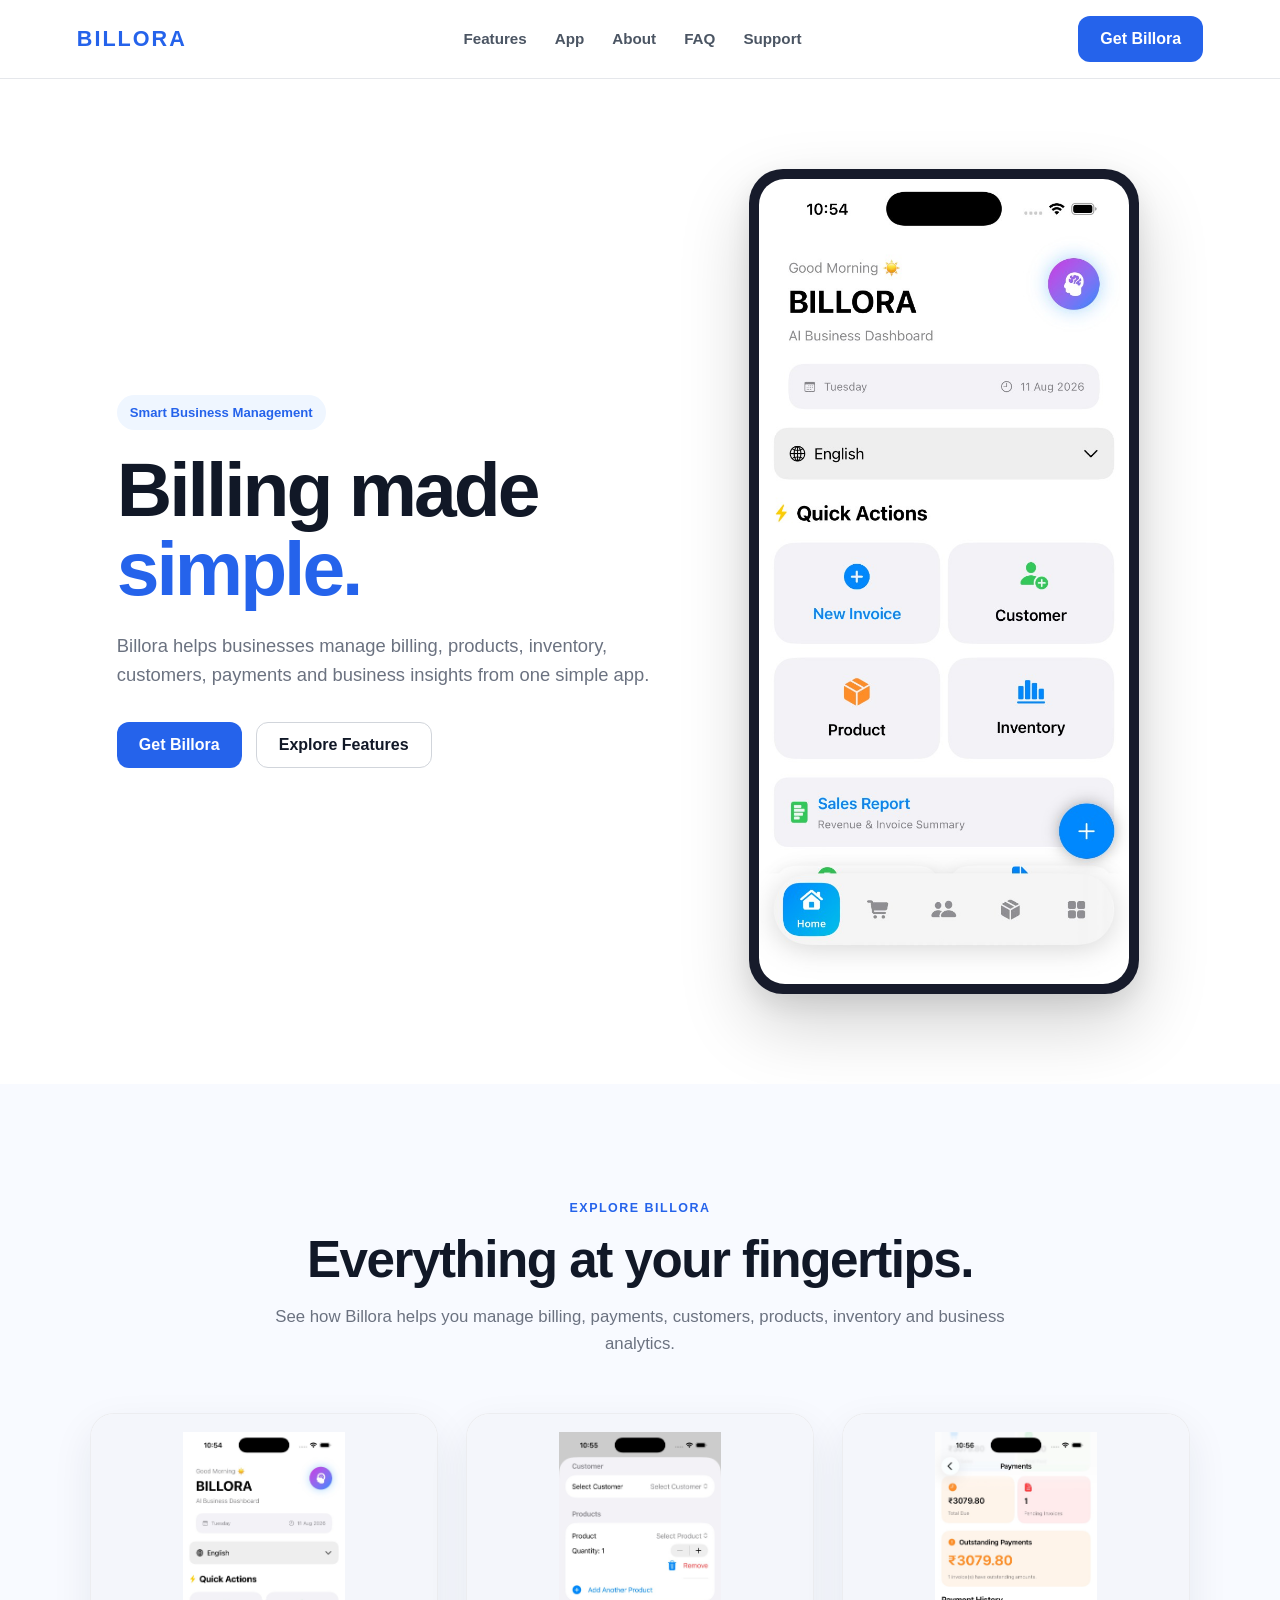
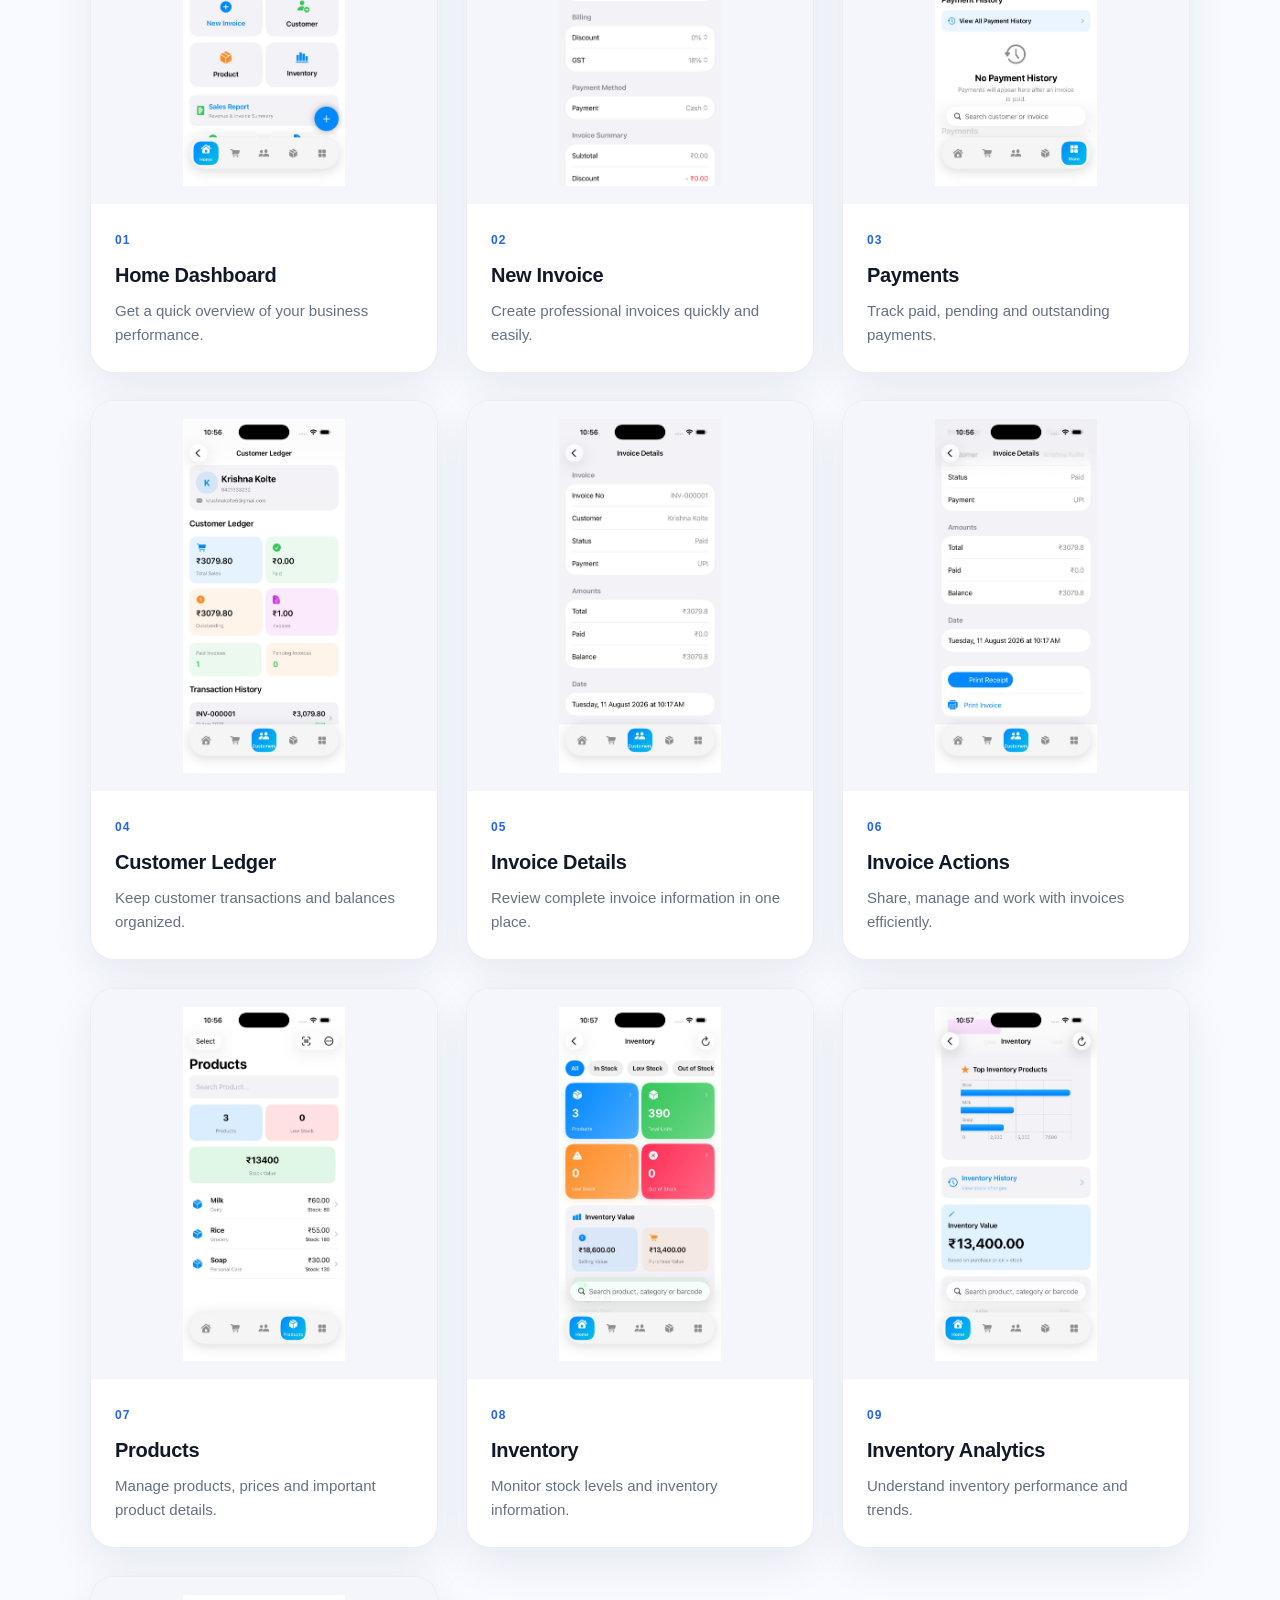
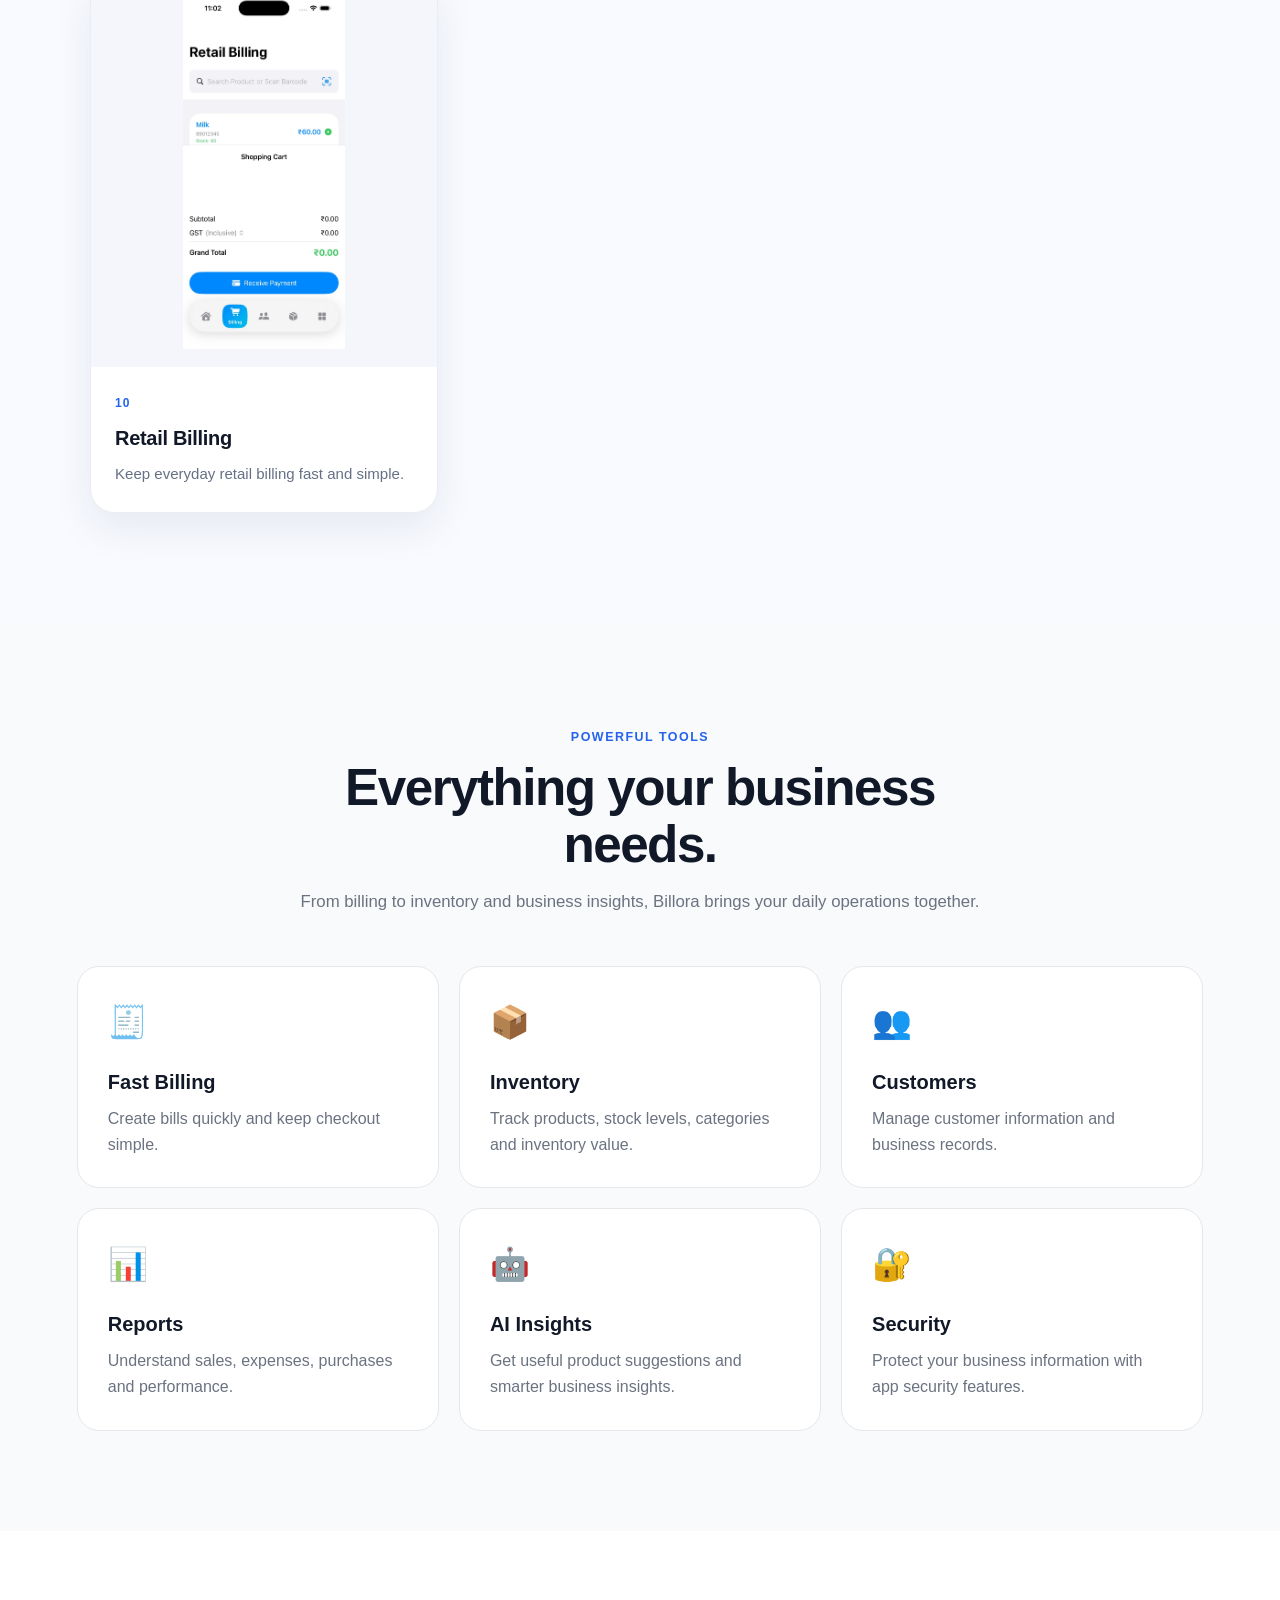
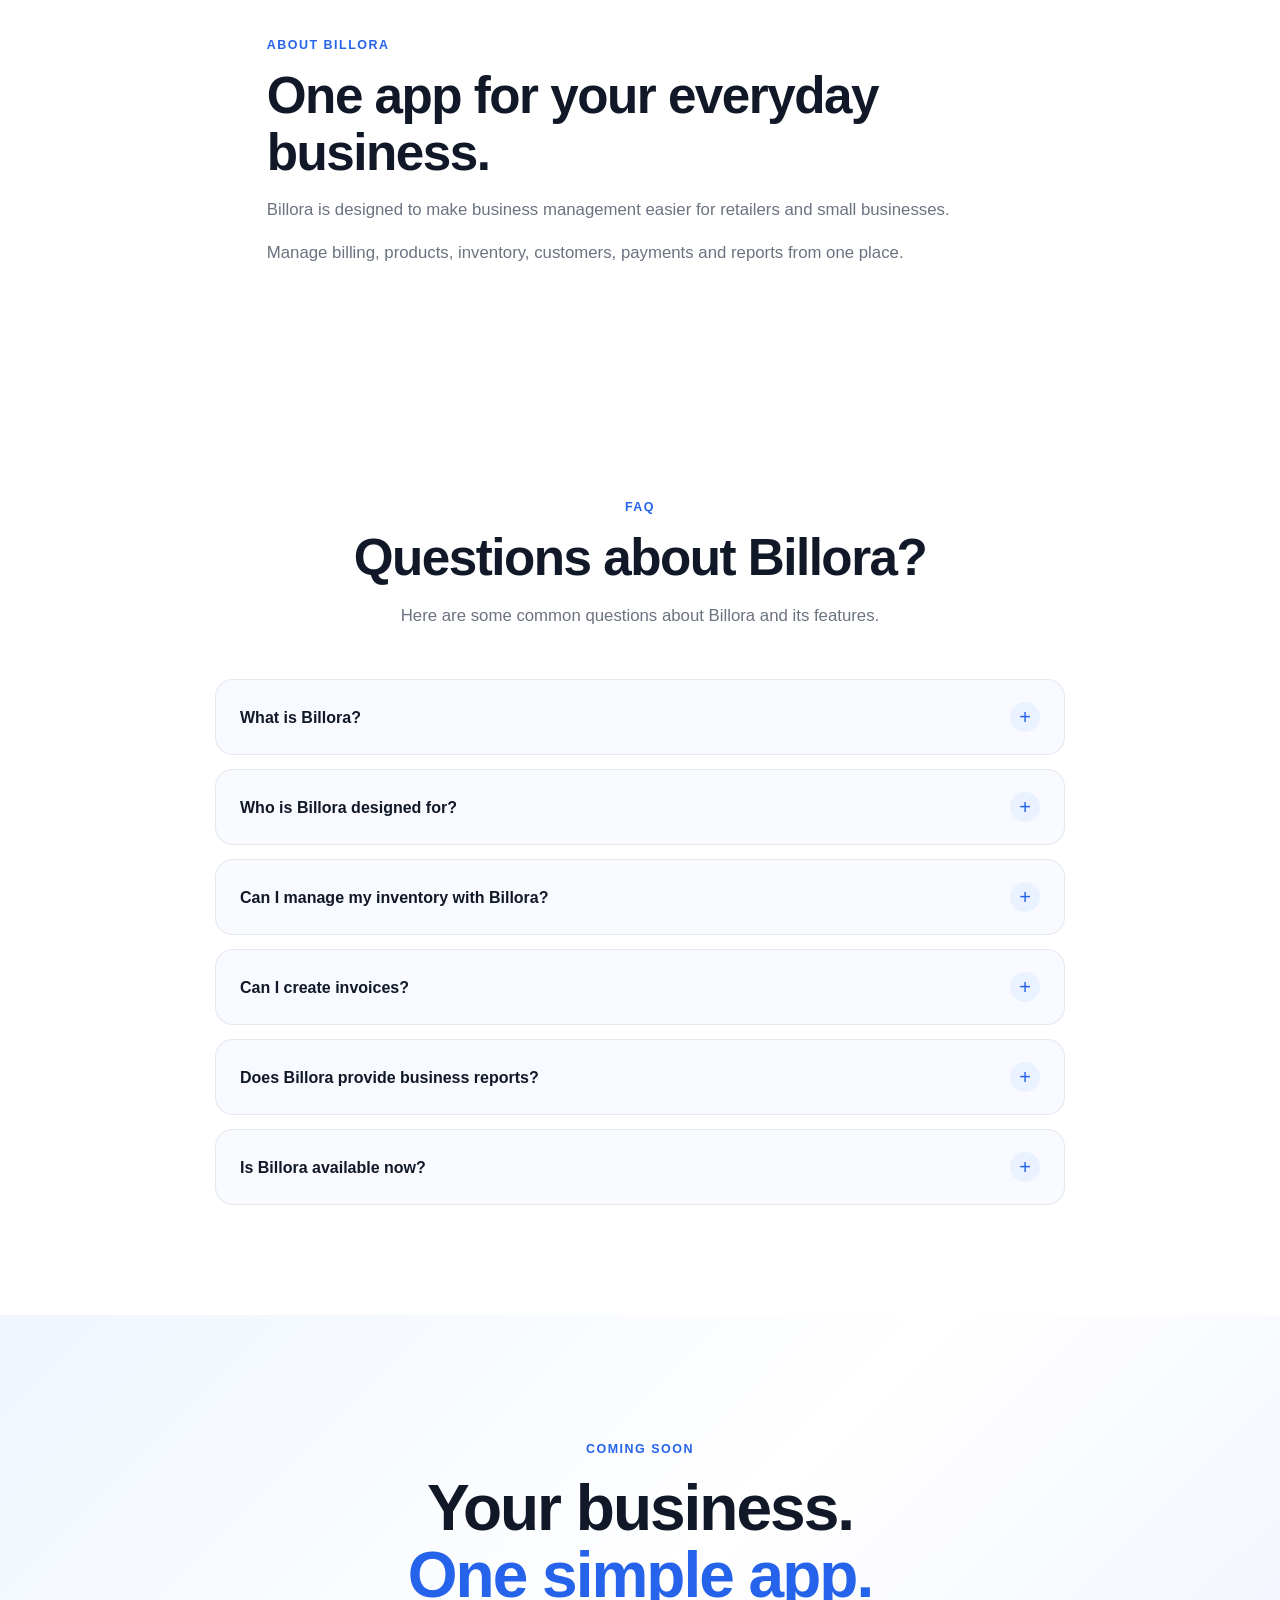
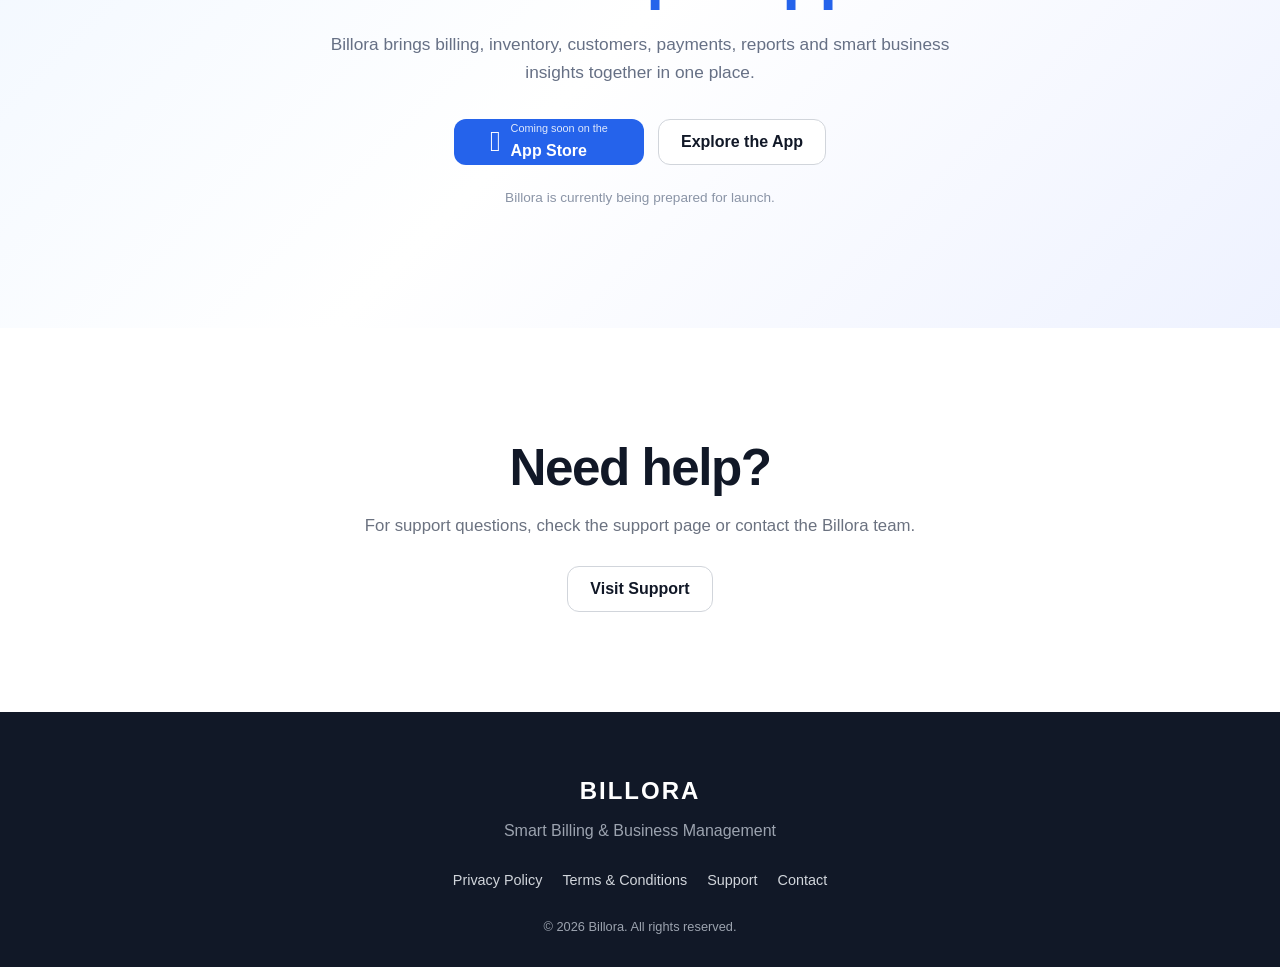
==== index.html @ baad47e1 "Update index.html" ====
<!DOCTYPE html>
<html lang="en">
    <head>

      <meta charset="UTF-8">

      <meta
        name="viewport"
        content="width=device-width, initial-scale=1.0"
      >

      <title>
        Billora — Smart Billing & Business Management
      </title>

      <meta
        name="description"
        content="Billora is a smart billing and business management app for billing, inventory, customers, payments, reports and business insights."
      >

      <meta
        name="application-name"
        content="Billora"
      >

      <meta
        name="author"
        content="Billora"
      >

      <meta
        name="robots"
        content="index, follow"
      >

      <meta
        name="theme-color"
        content="#2563eb"
      >

      <meta
        name="color-scheme"
        content="light"
      >

      <!-- Favicon -->
    <link rel="icon" href="favicon.png">

      <link
        rel="apple-touch-icon"
        sizes="512x512"
        href="favicon.png?v=2"
      >
      <!-- Social sharing -->
      <meta
        property="og:type"
        content="website"
      >

      <meta
        property="og:title"
        content="Billora — Smart Billing & Business Management"
      >

      <meta
        property="og:description"
        content="Manage billing, inventory, customers, payments and business insights with Billora."
      >

      <meta
        property="og:image"
        content="./Images/01_Home.png"
      >

      <meta
        property="og:site_name"
        content="Billora"
      >
<link rel="icon" type="image/png" href="./favicon.png">
      <link rel="stylesheet" href="style.css">

    </head>

<body>

<a class="skip-link" href="#main-content">
  Skip to main content
</a>

<header class="navbar">

  <a class="logo" href="index.html">BILLORA</a>

  <nav id="main-navigation">
    <a href="#features">Features</a>
    <a href="#screenshots">App</a>
    <a href="#about">About</a>
    <a href="#faq">FAQ</a>
    <a href="#support">Support</a>
  </nav>

  <a href="#download" class="nav-button">
    Get Billora
  </a>

  <button
    class="menu-button"
    id="menu-button"
    type="button"
    aria-label="Open navigation menu"
    aria-expanded="false"
  >
    <span></span>
    <span></span>
    <span></span>
  </button>

</header>
<main id="main-content">

<!-- HERO -->

<section class="hero">

  <div class="hero-content">

    <span class="badge">
      Smart Business Management
    </span>

    <h1>
      Billing made <span>simple.</span>
    </h1>

    <p>
      Billora helps businesses manage billing, products,
      inventory, customers, payments and business insights
      from one simple app.
    </p>

    <div class="hero-buttons">

      <a href="#download" class="primary-button">
        Get Billora
      </a>

      <a href="#features" class="secondary-button">
        Explore Features
      </a>

    </div>

  </div>

  <div class="hero-preview" id="app">
    <div class="real-app-preview">
      <img
       src="./Images/01_Home.png"
       alt="Billora business management dashboard">
          
    </div>
  </div>

</section>


<!-- FEATURES -->
<section id="screenshots" class="app-showcase">

  <div class="section-heading">
    <span>EXPLORE BILLORA</span>
    <h2>Everything at your fingertips.</h2>
    <p>
      See how Billora helps you manage billing, payments, customers,
      products, inventory and business analytics.
    </p>
  </div>

  <div class="screenshot-grid">

    <article class="screenshot-card">
      <img
        src="./Images/01_Home.png"
        alt="Billora Home dashboard"
        width="800"
        height="1200"
      >
      <div class="screenshot-info">
        <span>01</span>
        <h3>Home Dashboard</h3>
        <p>Get a quick overview of your business performance.</p>
      </div>
    </article>

    <article class="screenshot-card">
      <img
        src="./Images/02_New_Invoice.png"
        alt="Billora New Invoice screen"
        width="800"
        height="1200"
        loading="lazy"
      >
      <div class="screenshot-info">
        <span>02</span>
        <h3>New Invoice</h3>
        <p>Create professional invoices quickly and easily.</p>
      </div>
    </article>

    <article class="screenshot-card">
      <img
        src="./Images/03_Payments.png"
        alt="Billora Payments screen"
        width="800"
        height="1200"
        loading="lazy"
      >
      <div class="screenshot-info">
        <span>03</span>
        <h3>Payments</h3>
        <p>Track paid, pending and outstanding payments.</p>
      </div>
    </article>

    <article class="screenshot-card">
      <img
        src="./Images/04_Customer_Ledger.png"
        alt="Billora Customer Ledger screen"
        width="800"
        height="1200"
        loading="lazy"
      >
      <div class="screenshot-info">
        <span>04</span>
        <h3>Customer Ledger</h3>
        <p>Keep customer transactions and balances organized.</p>
      </div>
    </article>

    <article class="screenshot-card">
      <img
        src="./Images/05_Invoice_Details.png"
        alt="Billora Invoice Details screen"
        width="800"
        height="1200"
        loading="lazy"
      >
      <div class="screenshot-info">
        <span>05</span>
        <h3>Invoice Details</h3>
        <p>Review complete invoice information in one place.</p>
      </div>
    </article>

    <article class="screenshot-card">
      <img
        src="./Images/06_Invoice_Details_Actions.png"
        alt="Billora Invoice Actions screen"
        width="800"
        height="1200"
        loading="lazy"
      >
      <div class="screenshot-info">
        <span>06</span>
        <h3>Invoice Actions</h3>
        <p>Share, manage and work with invoices efficiently.</p>
      </div>
    </article>

    <article class="screenshot-card">
      <img
        src="./Images/07_Products.png"
        alt="Billora Products screen"
        width="800"
        height="1200"
        loading="lazy"
      >
      <div class="screenshot-info">
        <span>07</span>
        <h3>Products</h3>
        <p>Manage products, prices and important product details.</p>
      </div>
    </article>

    <article class="screenshot-card">
      <img
        src="./Images/08_Inventory.png"
        alt="Billora Inventory screen"
        width="800"
        height="1200"
        loading="lazy"
      >
      <div class="screenshot-info">
        <span>08</span>
        <h3>Inventory</h3>
        <p>Monitor stock levels and inventory information.</p>
      </div>
    </article>

    <article class="screenshot-card">
      <img
        src="./Images/09_Inventory_Analytics.png"
        alt="Billora Inventory Analytics screen"
        width="800"
        height="1200"
        loading="lazy"
      >
      <div class="screenshot-info">
        <span>09</span>
        <h3>Inventory Analytics</h3>
        <p>Understand inventory performance and trends.</p>
      </div>
    </article>

    <article class="screenshot-card">
      <img
        src="./Images/10_Retail_Billing.png"
        alt="Billora Retail Billing screen"
        width="800"
        height="1200"
        loading="lazy"
      >
      <div class="screenshot-info">
        <span>10</span>
        <h3>Retail Billing</h3>
        <p>Keep everyday retail billing fast and simple.</p>
      </div>
    </article>

  </div>
</section>

<section id="features" class="features">

  <div class="section-heading">

    <span>POWERFUL TOOLS</span>

    <h2>
      Everything your business needs.
    </h2>

    <p>
      From billing to inventory and business insights,
      Billora brings your daily operations together.
    </p>

  </div>


  <div class="feature-grid">

    <article class="feature-card">

      <div class="feature-icon">🧾</div>

      <h3>Fast Billing</h3>

      <p>
        Create bills quickly and keep checkout simple.
      </p>

    </article>


    <article class="feature-card">

      <div class="feature-icon">📦</div>

      <h3>Inventory</h3>

      <p>
        Track products, stock levels, categories
        and inventory value.
      </p>

    </article>


    <article class="feature-card">

      <div class="feature-icon">👥</div>

      <h3>Customers</h3>

      <p>
        Manage customer information and business records.
      </p>

    </article>


    <article class="feature-card">

      <div class="feature-icon">📊</div>

      <h3>Reports</h3>

      <p>
        Understand sales, expenses, purchases
        and performance.
      </p>

    </article>


    <article class="feature-card">

      <div class="feature-icon">🤖</div>

      <h3>AI Insights</h3>

      <p>
        Get useful product suggestions and smarter
        business insights.
      </p>

    </article>


    <article class="feature-card">

      <div class="feature-icon">🔐</div>

      <h3>Security</h3>

      <p>
        Protect your business information with
        app security features.
      </p>

    </article>

  </div>

</section>


<!-- ABOUT -->

<section id="about" class="about">

  <div>

    <span class="section-label">
      ABOUT BILLORA
    </span>

    <h2>
      One app for your everyday business.
    </h2>

    <p>
      Billora is designed to make business management
      easier for retailers and small businesses.
    </p>

    <p>
      Manage billing, products, inventory, customers,
      payments and reports from one place.
    </p>

  </div>

</section>

<!-- FAQ -->
<section id="faq" class="faq-section">

  <div class="section-heading">
    <span>FAQ</span>
    <h2>Questions about Billora?</h2>
    <p>
      Here are some common questions about Billora and its features.
    </p>
  </div>

  <div class="faq-list">

    <details class="faq-item">
      <summary>
        What is Billora?
        <span>+</span>
      </summary>
      <p>
        Billora is a smart billing and business management app
        designed to help businesses manage invoices, products,
        inventory, customers, payments and business insights.
      </p>
    </details>

    <details class="faq-item">
      <summary>
        Who is Billora designed for?
        <span>+</span>
      </summary>
      <p>
        Billora is designed with retailers and small businesses
        in mind, helping them manage everyday business operations
        from one place.
      </p>
    </details>

    <details class="faq-item">
      <summary>
        Can I manage my inventory with Billora?
        <span>+</span>
      </summary>
      <p>
        Yes. Billora includes product and inventory management
        features for monitoring products, stock levels and
        inventory information.
      </p>
    </details>

    <details class="faq-item">
      <summary>
        Can I create invoices?
        <span>+</span>
      </summary>
      <p>
        Yes. Billora provides invoice creation and invoice
        management features to help simplify billing.
      </p>
    </details>

    <details class="faq-item">
      <summary>
        Does Billora provide business reports?
        <span>+</span>
      </summary>
      <p>
        Billora includes business reporting and analytics features
        to help you understand sales, purchases, expenses and
        other business information.
      </p>
    </details>

    <details class="faq-item">
      <summary>
        Is Billora available now?
        <span>+</span>
      </summary>
      <p>
        Billora is currently being prepared for launch.
        Availability and supported platforms will be announced
        when the app is ready.
      </p>
    </details>

  </div>

</section>
<!-- DOWNLOAD -->

<section id="download" class="download download-section">

  <div class="download-content">

    <span class="section-label">COMING SOON</span>

    <h2>
      Your business.<br>
      <span>One simple app.</span>
    </h2>

    <p>
      Billora brings billing, inventory, customers, payments,
      reports and smart business insights together in one place.
    </p>

    <div class="download-buttons">

      <a href="#" class="primary-button coming-soon-button">
        <span class="download-icon"></span>
        <span>
          <small>Coming soon on the</small>
          App Store
        </span>
      </a>

      <a href="#screenshots" class="secondary-button">
        Explore the App
      </a>

    </div>

    <p class="launch-note">
      Billora is currently being prepared for launch.
    </p>

  </div>

</section>


<!-- SUPPORT -->

<section id="support" class="support">

  <h2>
    Need help?
  </h2>

  <p>
    For support questions, check the support page
    or contact the Billora team.
  </p>

  <a href="support.html" class="secondary-button">
    Visit Support
  </a>

</section>

</main>


<!-- FOOTER -->

<footer>

  <div class="footer-logo">
    BILLORA
  </div>

  <p>
    Smart Billing & Business Management
  </p>

  <div class="footer-links">

    <a href="privacy.html">
      Privacy Policy
    </a>

    <a href="terms.html">
      Terms & Conditions
    </a>

    <a href="support.html">
      Support
    </a>

    <a href="contact.html">
      Contact
    </a>

  </div>

  <p class="copyright">
    ©️ 2026 Billora. All rights reserved.
  </p>

</footer>


<script src="script.js"></script>

</body>
</html>
---- style.css ----
* {
  box-sizing: border-box;
  margin: 0;
  padding: 0;
}

html {
  scroll-behavior: smooth;
}

body {
  font-family: -apple-system, BlinkMacSystemFont, "Segoe UI", sans-serif;
  color: #111827;
  background: #ffffff;
  line-height: 1.6;
  overflow-x: hidden;
}

img {
  max-width: 100%;
  height: auto;
  display: block;
}

a {
  color: inherit;
  text-decoration: none;
}

/* Accessibility */

.skip-link {
  position: absolute;
  left: -9999px;
  top: 10px;
  z-index: 9999;
  padding: 12px 18px;
  background: #111;
  color: #fff;
  border-radius: 8px;
}

.skip-link:focus {
  left: 10px;
}

/* Navigation */

.navbar {
  width: 100%;
  min-height: 72px;
  padding: 16px 6%;
  display: flex;
  align-items: center;
  justify-content: space-between;
  gap: 24px;
  position: sticky;
  top: 0;
  z-index: 1000;
  background: rgba(255, 255, 255, 0.94);
  backdrop-filter: blur(14px);
  border-bottom: 1px solid #e5e7eb;
}

.logo {
  font-size: 1.35rem;
  font-weight: 900;
  letter-spacing: 2px;
  color: #2563eb;
}

.navbar nav {
  display: flex;
  align-items: center;
  gap: 28px;
}

.navbar nav a {
  font-size: 0.95rem;
  font-weight: 600;
  color: #4b5563;
  transition: 0.2s ease;
}

.navbar nav a:hover {
  color: #2563eb;
}

.nav-button,
.primary-button {
  display: inline-flex;
  align-items: center;
  justify-content: center;
  min-height: 46px;
  padding: 0 22px;
  border-radius: 12px;
  background: #2563eb;
  color: #ffffff;
  font-weight: 700;
  transition: transform 0.2s ease, box-shadow 0.2s ease;
}

.nav-button:hover,
.primary-button:hover {
  transform: translateY(-2px);
  box-shadow: 0 10px 25px rgba(37, 99, 235, 0.22);
}

.secondary-button {
  display: inline-flex;
  align-items: center;
  justify-content: center;
  min-height: 46px;
  padding: 0 22px;
  border-radius: 12px;
  border: 1px solid #d1d5db;
  background: #ffffff;
  color: #111827;
  font-weight: 700;
  transition: 0.2s ease;
}

.secondary-button:hover {
  border-color: #2563eb;
  color: #2563eb;
}

/* Hero */

.hero {
  max-width: 1200px;
  margin: auto;
  padding: 90px 6%;
  display: grid;
  grid-template-columns: 1.1fr 0.9fr;
  align-items: center;
  gap: 70px;
  min-height: 720px;
}

.hero-content {
  max-width: 650px;
}

.badge {
  display: inline-block;
  padding: 7px 13px;
  border-radius: 999px;
  background: #eff6ff;
  color: #2563eb;
  font-size: 0.82rem;
  font-weight: 800;
  margin-bottom: 20px;
}

.hero h1 {
  font-size: clamp(3rem, 6vw, 5.4rem);
  line-height: 1.02;
  letter-spacing: -3px;
  margin-bottom: 24px;
}

.hero h1 span {
  color: #2563eb;
}

.hero p {
  max-width: 620px;
  font-size: 1.15rem;
  color: #6b7280;
  margin-bottom: 32px;
}

.hero-buttons {
  display: flex;
  flex-wrap: wrap;
  gap: 14px;
}

/* Phone preview */

.hero-preview {
  display: flex;
  justify-content: center;
}

.phone-frame {
  width: min(320px, 100%);
  padding: 10px;
  border-radius: 42px;
  background: #111827;
  box-shadow: 0 30px 70px rgba(17, 24, 39, 0.25);
}

.phone-screen {
  min-height: 570px;
  padding: 28px 18px;
  border-radius: 34px;
  background: #f8fafc;
  overflow: hidden;
}

.preview-top {
  display: flex;
  justify-content: space-between;
  margin-bottom: 22px;
}

.preview-top span {
  color: #6b7280;
  font-size: 0.8rem;
}

.preview-card {
  padding: 18px;
  margin-bottom: 12px;
  border-radius: 16px;
  background: #ffffff;
  border: 1px solid #e5e7eb;
}

.preview-card small {
  display: block;
  color: #6b7280;
  margin-bottom: 4px;
}

.preview-card strong {
  font-size: 1.35rem;
}

.preview-grid {
  display: grid;
  grid-template-columns: 1fr 1fr;
  gap: 12px;
}

.preview-grid .preview-card {
  margin-bottom: 12px;
}

.preview-product {
  display: flex;
  justify-content: space-between;
  padding: 15px;
  margin-top: 10px;
  background: #ffffff;
  border-radius: 14px;
  border: 1px solid #e5e7eb;
}

.preview-product span {
  color: #6b7280;
  font-size: 0.85rem;
}

/* Sections */

.features,
.about,
.download,
.support {
  padding: 100px 6%;
}

.features {
  background: #f8fafc;
}

.section-heading {
  max-width: 720px;
  margin: 0 auto 50px;
  text-align: center;
}

.section-heading > span,
.section-label {
  color: #2563eb;
  font-size: 0.78rem;
  font-weight: 900;
  letter-spacing: 1.5px;
}

.section-heading h2,
.about h2,
.download h2,
.support h2 {
  margin: 12px 0 16px;
  font-size: clamp(2rem, 4vw, 3.2rem);
  line-height: 1.1;
  letter-spacing: -1.5px;
}

.section-heading p,
.about p,
.download p,
.support p {
  color: #6b7280;
  font-size: 1.05rem;
}

/* Feature grid */

.feature-grid {
  max-width: 1200px;
  margin: auto;
  display: grid;
  grid-template-columns: repeat(3, 1fr);
  gap: 20px;
}

.feature-card {
  padding: 30px;
  background: #ffffff;
  border: 1px solid #e5e7eb;
  border-radius: 22px;
  transition: transform 0.2s ease, box-shadow 0.2s ease;
}

.feature-card:hover {
  transform: translateY(-5px);
  box-shadow: 0 18px 40px rgba(17, 24, 39, 0.08);
}

.feature-icon {
  font-size: 2rem;
  margin-bottom: 18px;
}

.feature-card h3 {
  font-size: 1.25rem;
  margin-bottom: 8px;
}

.feature-card p {
  color: #6b7280;
}

/* About */

.about {
  max-width: 900px;
  margin: auto;
}

.about > div {
  max-width: 760px;
}

.about p {
  margin-bottom: 16px;
}

/* Download */

.download {
  text-align: center;
  background: #eff6ff;
}

.download p {
  margin-bottom: 26px;
}

/* Support */

.support {
  text-align: center;
}

.support p {
  margin-bottom: 26px;
}

/* Footer */

footer {
  padding: 60px 6% 30px;
  text-align: center;
  background: #111827;
  color: #ffffff;
}

.footer-logo {
  font-size: 1.5rem;
  font-weight: 900;
  letter-spacing: 2px;
  margin-bottom: 8px;
}

footer > p {
  color: #9ca3af;
}

.footer-links {
  display: flex;
  justify-content: center;
  flex-wrap: wrap;
  gap: 20px;
  margin: 25px 0;
}

.footer-links a {
  color: #d1d5db;
  font-size: 0.9rem;
}

.footer-links a:hover {
  color: #ffffff;
}

.copyright {
  font-size: 0.8rem;
}

/* Tablet */

@media (max-width: 900px) {

  .navbar {
    padding: 15px 4%;
  }

  .navbar nav {
    gap: 16px;
  }

  .navbar nav a {
    font-size: 0.85rem;
  }

  .hero {
    grid-template-columns: 1fr;
    text-align: center;
    gap: 50px;
    padding-top: 70px;
  }

  .hero-content {
    margin: auto;
  }

  .hero p {
    margin-left: auto;
    margin-right: auto;
  }

  .hero-buttons {
    justify-content: center;
  }

  .feature-grid {
    grid-template-columns: repeat(2, 1fr);
  }

}

/* Mobile */

@media (max-width: 640px) {

  .navbar {
    min-height: auto;
    padding: 14px 5%;
    flex-wrap: wrap;
    justify-content: center;
  }

  .logo {
    width: 100%;
    text-align: center;
  }

  .navbar nav {
    width: 100%;
    justify-content: center;
    flex-wrap: wrap;
    gap: 12px 18px;
  }

  .navbar nav a {
    font-size: 0.82rem;
  }

  .nav-button {
    width: 100%;
  }

  .hero {
    padding: 60px 5%;
    min-height: auto;
  }

  .hero h1 {
    font-size: clamp(2.7rem, 13vw, 4rem);
    letter-spacing: -2px;
  }

  .hero p {
    font-size: 1rem;
  }

  .hero-buttons {
    flex-direction: column;
  }

  .primary-button,
  .secondary-button {
    width: 100%;
  }

  .phone-frame {
    width: min(290px, 92vw);
  }

  .phone-screen {
    min-height: 520px;
  }

  .features,
  .about,
  .download,
  .support {
    padding: 70px 5%;
  }

  .feature-grid {
    grid-template-columns: 1fr;
  }

  .feature-card {
    padding: 24px;
  }

  .section-heading {
    margin-bottom: 35px;
  }

  .section-heading h2,
  .about h2,
  .download h2,
  .support h2 {
    font-size: 2rem;
  }

  .footer-links {
    flex-direction: column;
    gap: 12px;
  }

}

/* Very small phones */

@media (max-width: 380px) {

  .hero h1 {
    font-size: 2.5rem;
  }

  .preview-grid {
    grid-template-columns: 1fr;
  }

  .preview-grid .preview-card {
    margin-bottom: 10px;
  }

}
/* =========================================
   BILLORA REAL APP PREVIEW
   ========================================= */

.real-app-preview {
  width: min(390px, 100%);
  margin: 0 auto;
  padding: 10px;
  background: #171b2b;
  border-radius: 34px;
  box-shadow:
    0 30px 70px rgba(0, 0, 0, 0.18),
    0 10px 25px rgba(0, 0, 0, 0.08);
  overflow: hidden;
}

.real-app-preview img {
  display: block;
  width: 100%;
  height: auto;
  border-radius: 26px;
}

/* Hover effect */

.real-app-preview {
  transition: transform 0.3s ease, box-shadow 0.3s ease;
}

.real-app-preview:hover {
  transform: translateY(-6px);
  box-shadow:
    0 40px 80px rgba(0, 0, 0, 0.22),
    0 15px 30px rgba(0, 0, 0, 0.10);
}

/* Tablet */

@media (max-width: 900px) {
  .real-app-preview {
    width: min(350px, 90%);
  }
}

/* Mobile */

@media (max-width: 600px) {
  .real-app-preview {
    width: min(300px, 85%);
    padding: 7px;
    border-radius: 28px;
  }

  .real-app-preview img {
    border-radius: 22px;
  }
}

/* =========================================
   BILLORA APP SCREENSHOTS
   ========================================= */

.app-showcase {
  padding: 110px 7%;
  background: #f8faff;
}

.screenshot-grid {
  max-width: 1200px;
  margin: 55px auto 0;
  display: grid;
  grid-template-columns: repeat(3, 1fr);
  gap: 28px;
}

.screenshot-card {
  background: #ffffff;
  border: 1px solid rgba(20, 35, 70, 0.08);
  border-radius: 24px;
  overflow: hidden;
  box-shadow: 0 15px 40px rgba(20, 35, 70, 0.08);
  transition: transform 0.3s ease, box-shadow 0.3s ease;
}

.screenshot-card:hover {
  transform: translateY(-8px);
  box-shadow: 0 25px 55px rgba(20, 35, 70, 0.14);
}

.screenshot-card img {
  display: block;
  width: 100%;
  height: 390px;
  object-fit: contain;
  background: #f4f6fb;
  padding: 18px;
}

.screenshot-info {
  padding: 22px 24px 25px;
}

.screenshot-info span {
  font-size: 12px;
  font-weight: 800;
  color: #2563eb;
  letter-spacing: 1px;
}

.screenshot-info h3 {
  margin: 7px 0 8px;
  font-size: 20px;
}

.screenshot-info p {
  margin: 0;
  color: #667085;
  line-height: 1.6;
}

/* Tablet */

@media (max-width: 950px) {
  .screenshot-grid {
    grid-template-columns: repeat(2, 1fr);
  }
}

/* Mobile */

@media (max-width: 600px) {
  .app-showcase {
    padding: 80px 5%;
  }

  .screenshot-grid {
    grid-template-columns: 1fr;
    gap: 22px;
  }

  .screenshot-card img {
    height: auto;
    max-height: 520px;
  }
}
/* =========================================
   BILLORA DOWNLOAD / LAUNCH SECTION
   ========================================= */

.download-section {
  position: relative;
  overflow: hidden;
  padding: 120px 6%;
  text-align: center;
  background: linear-gradient(
    135deg,
    #eff6ff 0%,
    #ffffff 50%,
    #eef2ff 100%
  );
}

.download-content {
  max-width: 760px;
  margin: 0 auto;
}

.download-content h2 {
  font-size: clamp(2.5rem, 5vw, 4.2rem);
  line-height: 1.05;
  letter-spacing: -2px;
  margin: 14px 0 22px;
}

.download-content h2 span {
  color: #2563eb;
}

.download-content > p {
  max-width: 650px;
  margin: 0 auto 32px;
  color: #667085;
  font-size: 1.08rem;
}

.download-buttons {
  display: flex;
  justify-content: center;
  align-items: center;
  flex-wrap: wrap;
  gap: 14px;
}

.coming-soon-button {
  min-width: 190px;
  gap: 10px;
  text-align: left;
  cursor: default;
}

.coming-soon-button:hover {
  transform: none;
}

.download-icon {
  font-size: 1.8rem;
  line-height: 1;
}

.coming-soon-button small {
  display: block;
  font-size: 0.68rem;
  font-weight: 500;
  opacity: 0.85;
}

.launch-note {
  margin-top: 22px !important;
  margin-bottom: 0 !important;
  font-size: 0.85rem !important;
  color: #8a94a6 !important;
}

/* Mobile */

@media (max-width: 600px) {

  .download-section {
    padding: 85px 5%;
  }

  .download-content h2 {
    font-size: 2.5rem;
    letter-spacing: -1.5px;
  }

  .download-buttons {
    flex-direction: column;
  }

  .download-buttons .primary-button,
  .download-buttons .secondary-button {
    width: 100%;
  }

}
/* =========================================
   BILLORA MOBILE NAVIGATION
   ========================================= */

.menu-button {
  display: none;
  width: 44px;
  height: 44px;
  padding: 9px;
  border: 0;
  border-radius: 12px;
  background: transparent;
  cursor: pointer;
}

.menu-button span {
  display: block;
  width: 24px;
  height: 2px;
  margin: 5px auto;
  background: currentColor;
  border-radius: 2px;
  transition: transform 0.25s ease, opacity 0.25s ease;
}

.mobile-download-link {
  display: none;
}

/* Tablet / Mobile */

@media (max-width: 760px) {

  .navbar {
    position: relative;
    padding: 16px 5%;
  }

  .navbar nav {
    display: none;
    position: absolute;
    top: calc(100% + 8px);
    left: 5%;
    right: 5%;
    z-index: 1000;

    flex-direction: column;
    gap: 4px;

    padding: 12px;

    background: rgba(255, 255, 255, 0.98);
    border: 1px solid rgba(20, 35, 70, 0.08);
    border-radius: 18px;

    box-shadow: 0 20px 45px rgba(20, 35, 70, 0.14);
  }

  .navbar nav.mobile-open {
    display: flex;
  }

  .navbar nav a {
    display: block;
    padding: 13px 14px;
    border-radius: 10px;
  }

  .navbar nav a:hover {
    background: #f3f6fb;
  }

  .nav-button {
    display: none;
  }

  .menu-button {
    display: block;
  }

  .mobile-download-link {
    display: block !important;
    font-weight: 700;
  }

}

/* Small phones */

@media (max-width: 420px) {

  .navbar {
    padding: 14px 4%;
  }

  .logo {
    font-size: 1rem;
  }

  .menu-button {
    width: 42px;
    height: 42px;
  }

}
/* =========================================
   BILLORA MOBILE MENU - FINAL FIX
   ========================================= */

.menu-button {
  display: none;
  width: 44px;
  height: 44px;
  padding: 8px;
  border: 0;
  border-radius: 10px;
  background: transparent;
  cursor: pointer;
}

.menu-button span {
  display: block;
  width: 24px;
  height: 3px;
  margin: 4px auto;
  background: #111827;
  border-radius: 3px;
}

/* MOBILE */
@media screen and (max-width: 760px) {

  .navbar {
    position: relative;
    display: flex;
    align-items: center;
    justify-content: space-between;
  }

  .navbar .logo {
    width: auto;
    text-align: left;
  }

  .navbar .nav-button {
    display: none;
  }

  .navbar nav {
    display: none;
    position: absolute;
    top: 100%;
    left: 5%;
    right: 5%;
    flex-direction: column;
    gap: 4px;
    padding: 12px;
    background: #ffffff;
    border: 1px solid #e5e7eb;
    border-radius: 16px;
    box-shadow: 0 15px 40px rgba(0, 0, 0, 0.12);
  }

  .navbar nav.mobile-open {
    display: flex;
  }

  .navbar nav a {
    width: 100%;
    padding: 12px 14px;
  }

  .menu-button {
    display: block;
  }

  .mobile-download-link {
    display: block !important;
  }
}

/* =========================================
   BILLORA MOBILE MENU
   ========================================= */

.menu-button {
    display: none;
    width: 46px;
    height: 46px;
    border: none;
    border-radius: 12px;
    background: #f1f5f9;
    padding: 8px;
    cursor: pointer;
}

.menu-button span {
    display: block;
    width: 25px;
    height: 3px;
    margin: 4px auto;
    background: #111827;
    border-radius: 3px;
}

/* MOBILE */

@media screen and (max-width: 760px) {

    .navbar {
        position: relative;
        display: flex;
        align-items: center;
        justify-content: space-between;
    }

    .navbar nav {
        display: none !important;
        position: absolute;
        z-index: 9999;

        top: calc(100% + 10px);
        left: 4%;
        right: 4%;

        flex-direction: column;
        gap: 4px;

        padding: 12px;

        background: #ffffff;

        border: 1px solid #e5e7eb;
        border-radius: 18px;

        box-shadow: 0 20px 50px rgba(0,0,0,0.15);
    }

    .navbar nav.mobile-open {
        display: flex !important;
    }

    .navbar nav a {
        display: block;
        width: 100%;
        padding: 14px;
        border-radius: 10px;
    }

    .navbar .nav-button {
        display: none;
    }

    .menu-button {
        display: block !important;
    }
}
/* =========================================
   BILLORA SHOWCASE POLISH
   ========================================= */

.app-showcase {
  position: relative;
  overflow: hidden;
}

.app-showcase .section-heading {
  max-width: 760px;
  margin-left: auto;
  margin-right: auto;
}

.screenshot-grid {
  align-items: start;
}

.screenshot-card {
  position: relative;
  transform: translateY(0);
  will-change: transform;
}

.screenshot-card img {
  transition: transform 0.4s ease;
}

.screenshot-card:hover img {
  transform: scale(1.025);
}

.screenshot-info {
  min-height: 145px;
}

.screenshot-info h3 {
  letter-spacing: -0.3px;
}

.screenshot-info p {
  font-size: 0.94rem;
}

/* Better tablet layout */

@media (max-width: 950px) {

  .screenshot-grid {
    gap: 22px;
  }

  .screenshot-card img {
    height: 350px;
  }

}

/* Better phone layout */

@media (max-width: 600px) {

  .screenshot-grid {
    margin-top: 40px;
  }

  .screenshot-card {
    border-radius: 20px;
  }

  .screenshot-card img {
    height: auto;
    max-height: none;
    padding: 14px;
  }

  .screenshot-info {
    min-height: auto;
    padding: 20px;
  }

}
/* =========================================
   BILLORA FAQ
   ========================================= */

.faq-section {
  padding: 110px 7%;
  background: #ffffff;
}

.faq-section .section-heading {
  max-width: 720px;
  margin-left: auto;
  margin-right: auto;
}

.faq-list {
  max-width: 850px;
  margin: 50px auto 0;
  display: flex;
  flex-direction: column;
  gap: 14px;
}

.faq-item {
  background: #f8faff;
  border: 1px solid rgba(20, 35, 70, 0.08);
  border-radius: 18px;
  overflow: hidden;
  transition: box-shadow 0.25s ease, border-color 0.25s ease;
}

.faq-item:hover {
  border-color: rgba(37, 99, 235, 0.2);
}

.faq-item[open] {
  box-shadow: 0 12px 35px rgba(20, 35, 70, 0.07);
}

.faq-item summary {
  display: flex;
  align-items: center;
  justify-content: space-between;
  gap: 20px;

  padding: 22px 24px;

  font-size: 1rem;
  font-weight: 700;

  cursor: pointer;
  list-style: none;
}

.faq-item summary::-webkit-details-marker {
  display: none;
}

.faq-item summary span {
  flex-shrink: 0;

  display: flex;
  align-items: center;
  justify-content: center;

  width: 30px;
  height: 30px;

  border-radius: 50%;

  background: #eaf1ff;
  color: #2563eb;

  font-size: 20px;
  font-weight: 400;

  transition: transform 0.25s ease;
}

.faq-item[open] summary span {
  transform: rotate(45deg);
}

.faq-item p {
  margin: 0;
  padding: 0 24px 24px;

  color: #667085;
  line-height: 1.7;
}

/* Mobile */

@media (max-width: 600px) {

  .faq-section {
    padding: 80px 5%;
  }

  .faq-list {
    margin-top: 38px;
  }

  .faq-item summary {
    padding: 18px;
    font-size: 0.95rem;
  }

  .faq-item p {
    padding: 0 18px 20px;
    font-size: 0.92rem;
  }

}
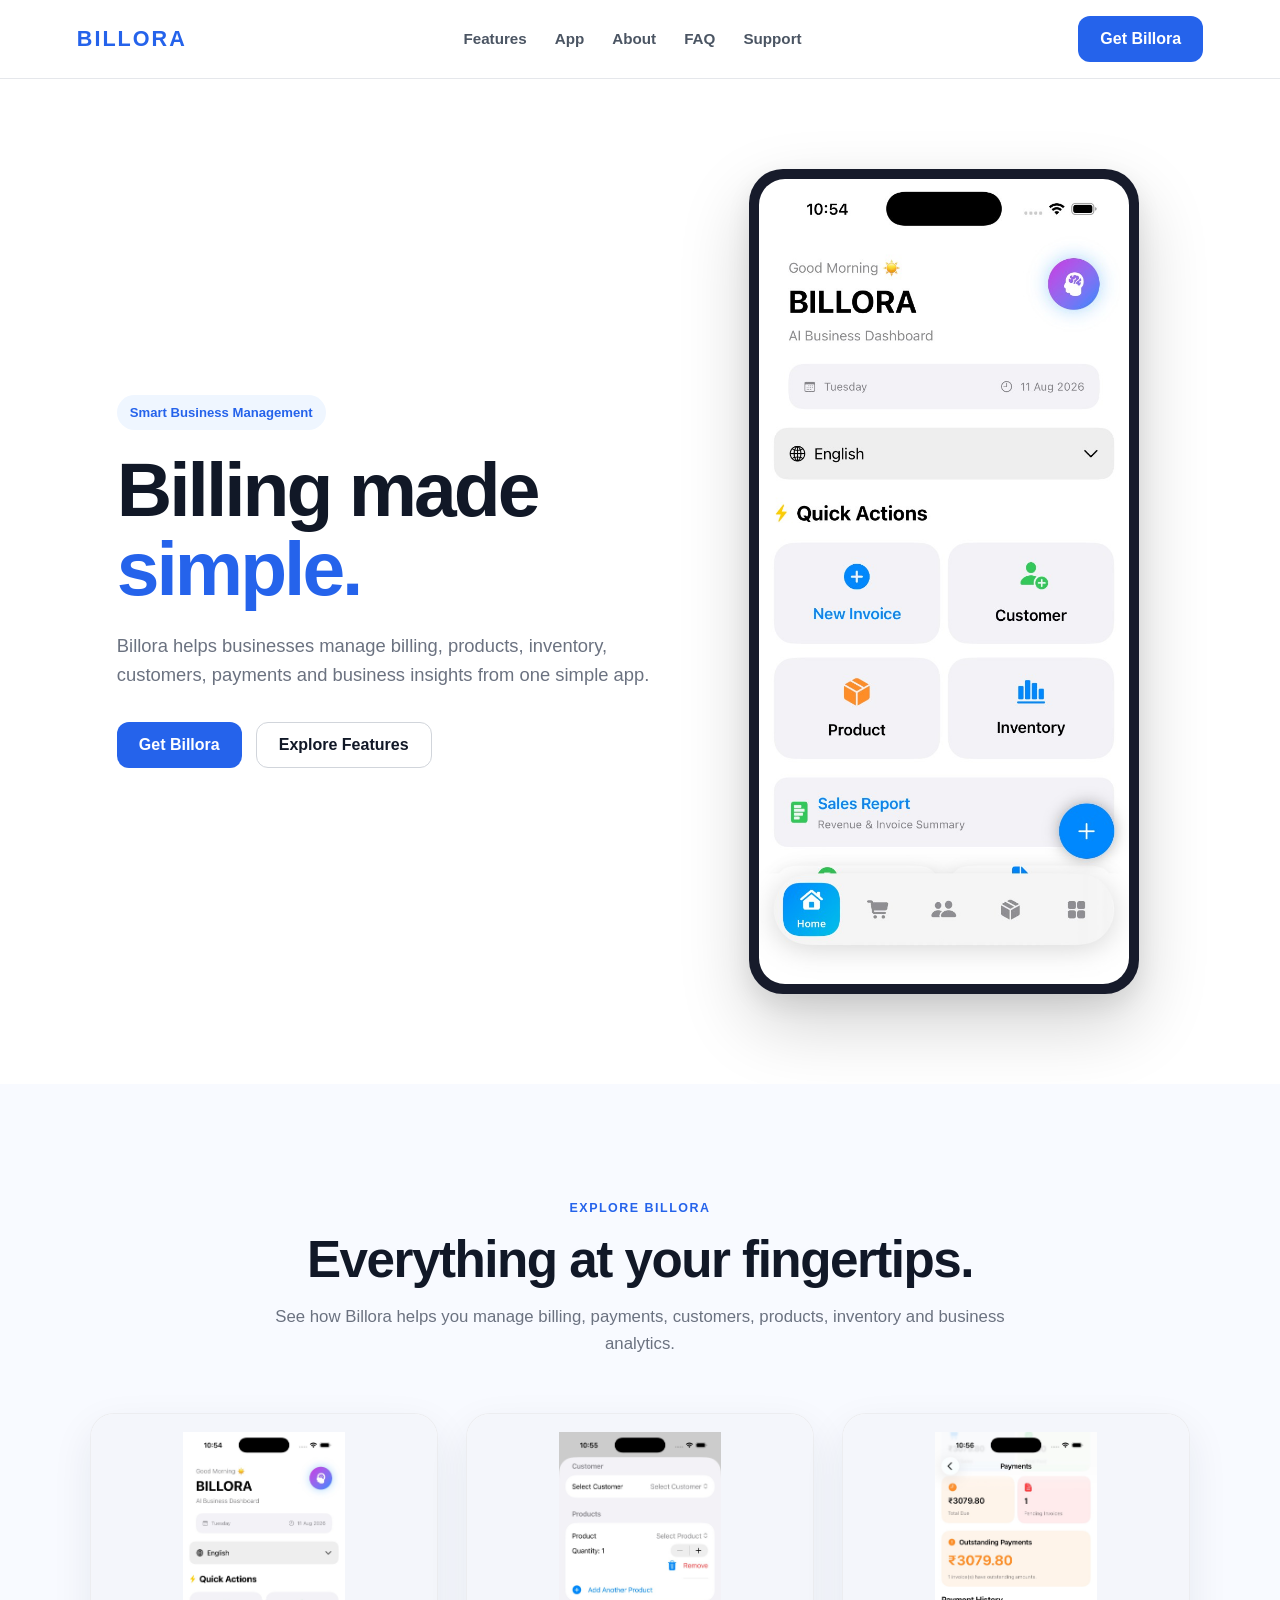
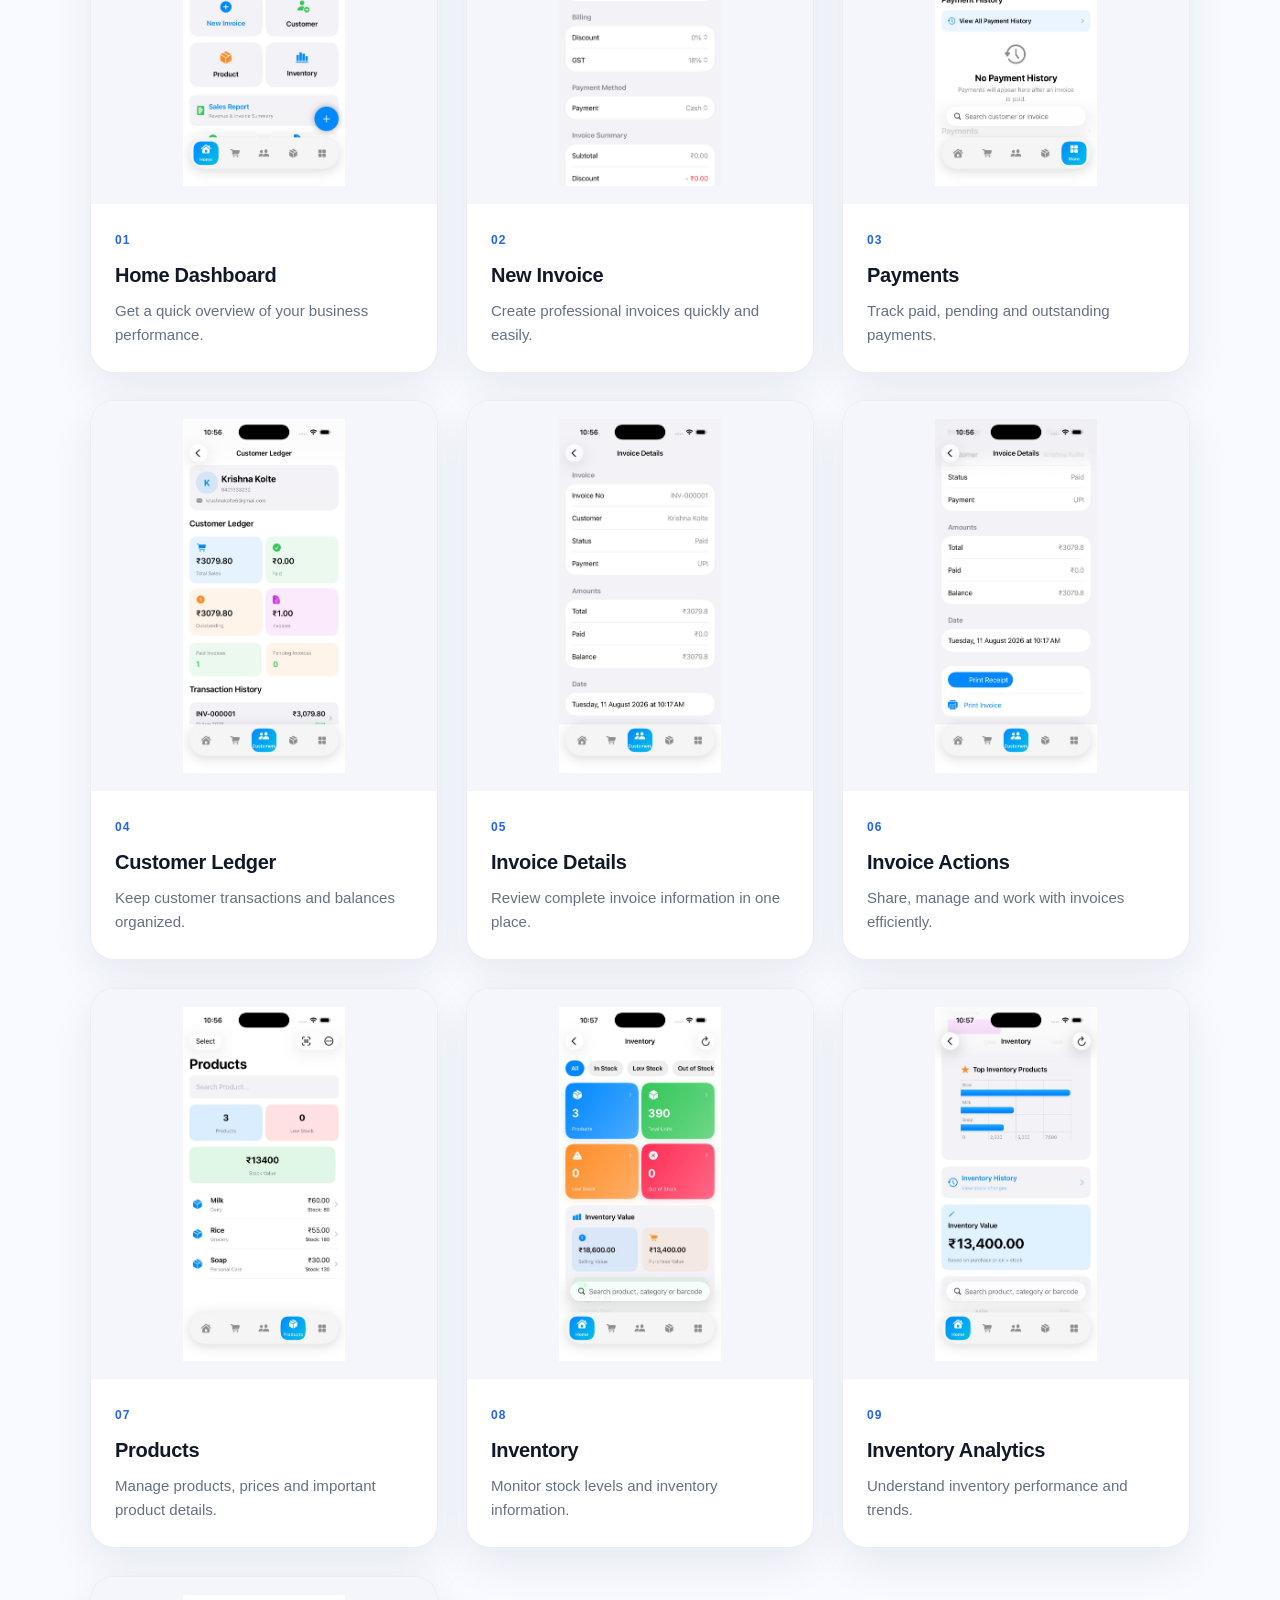
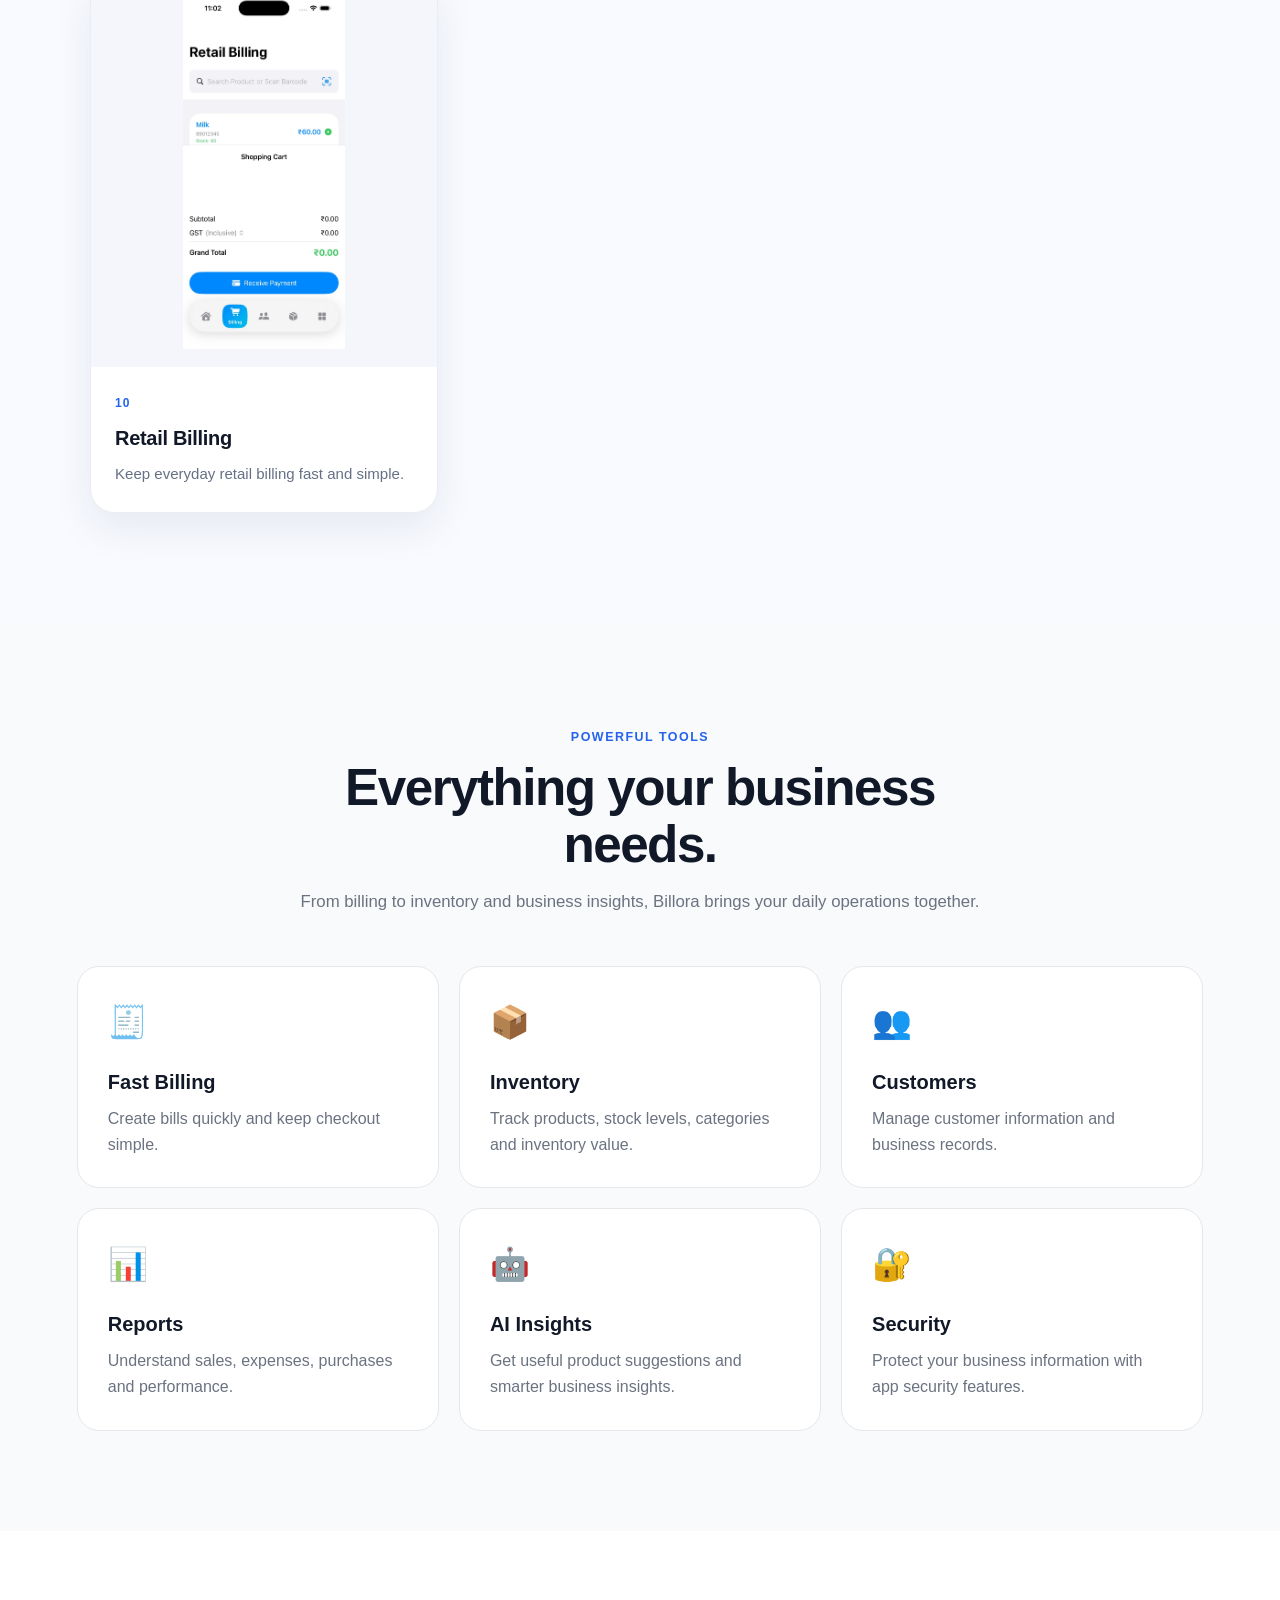
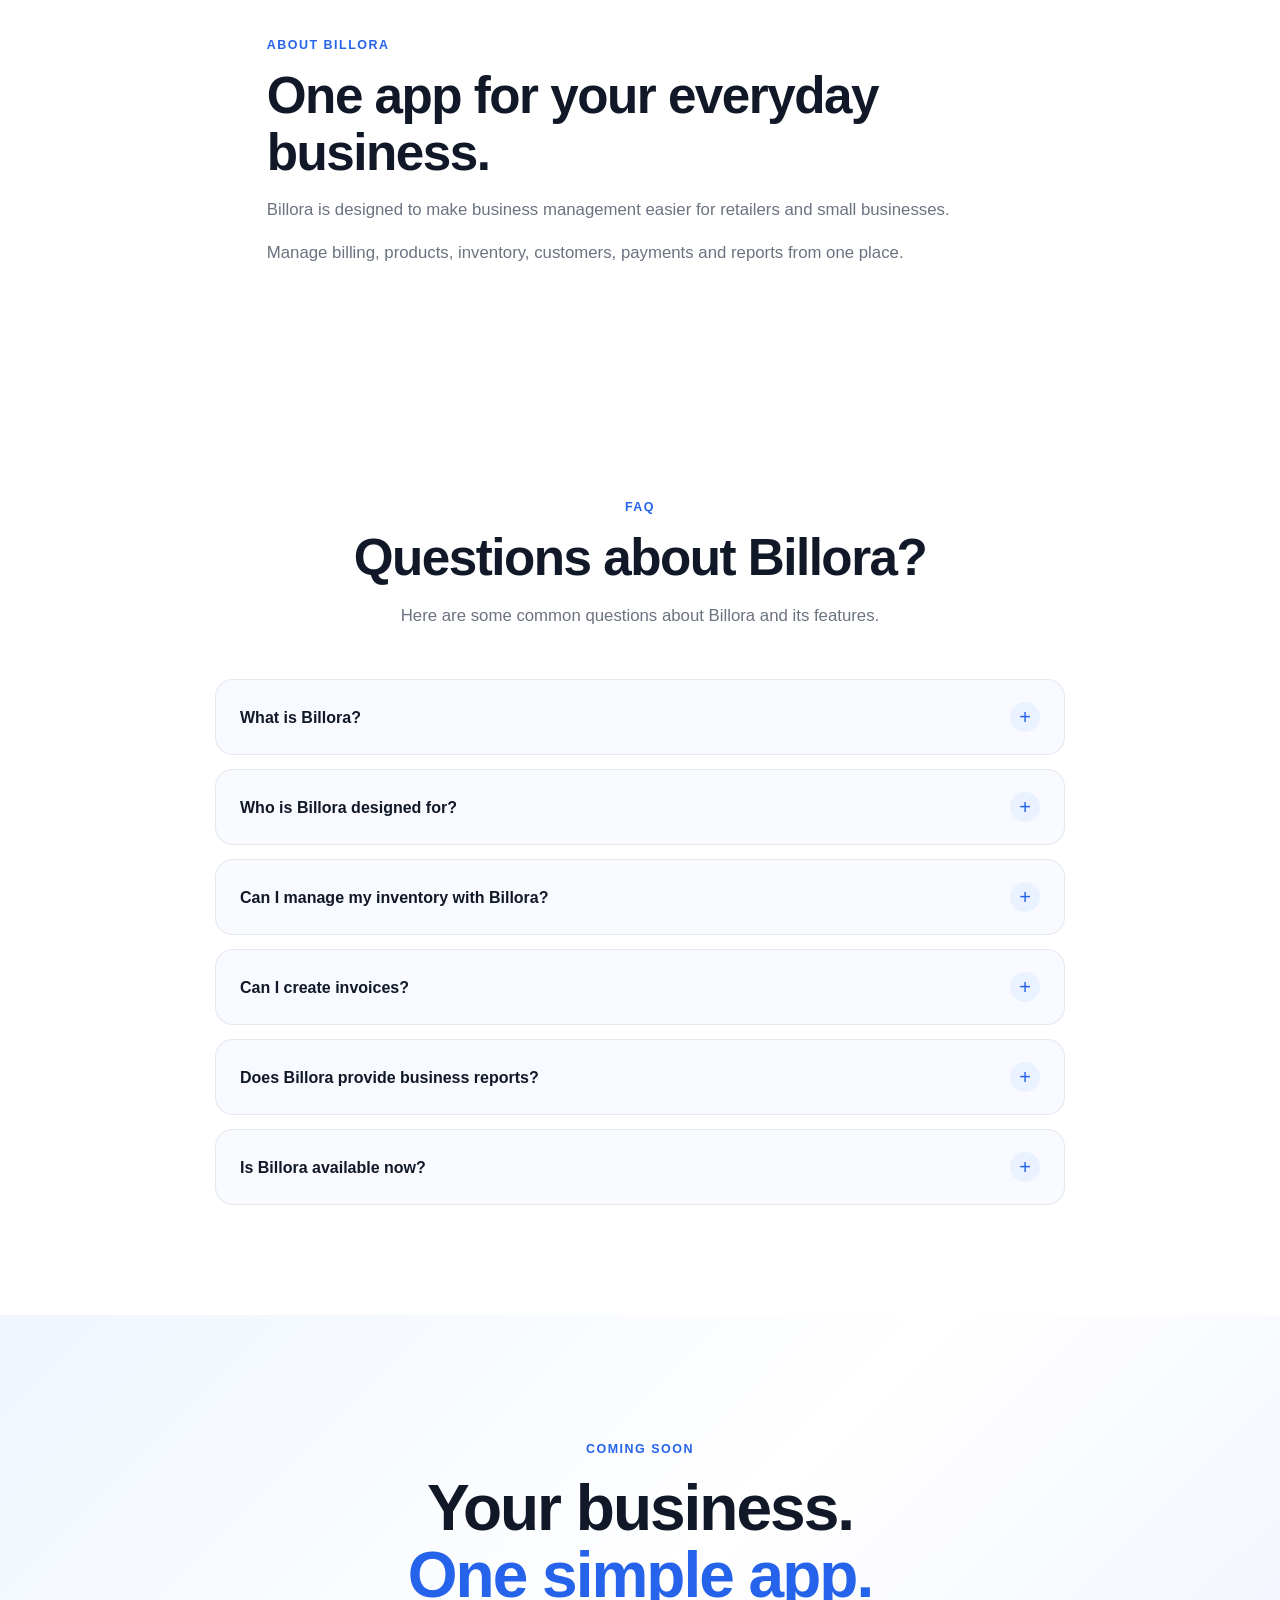
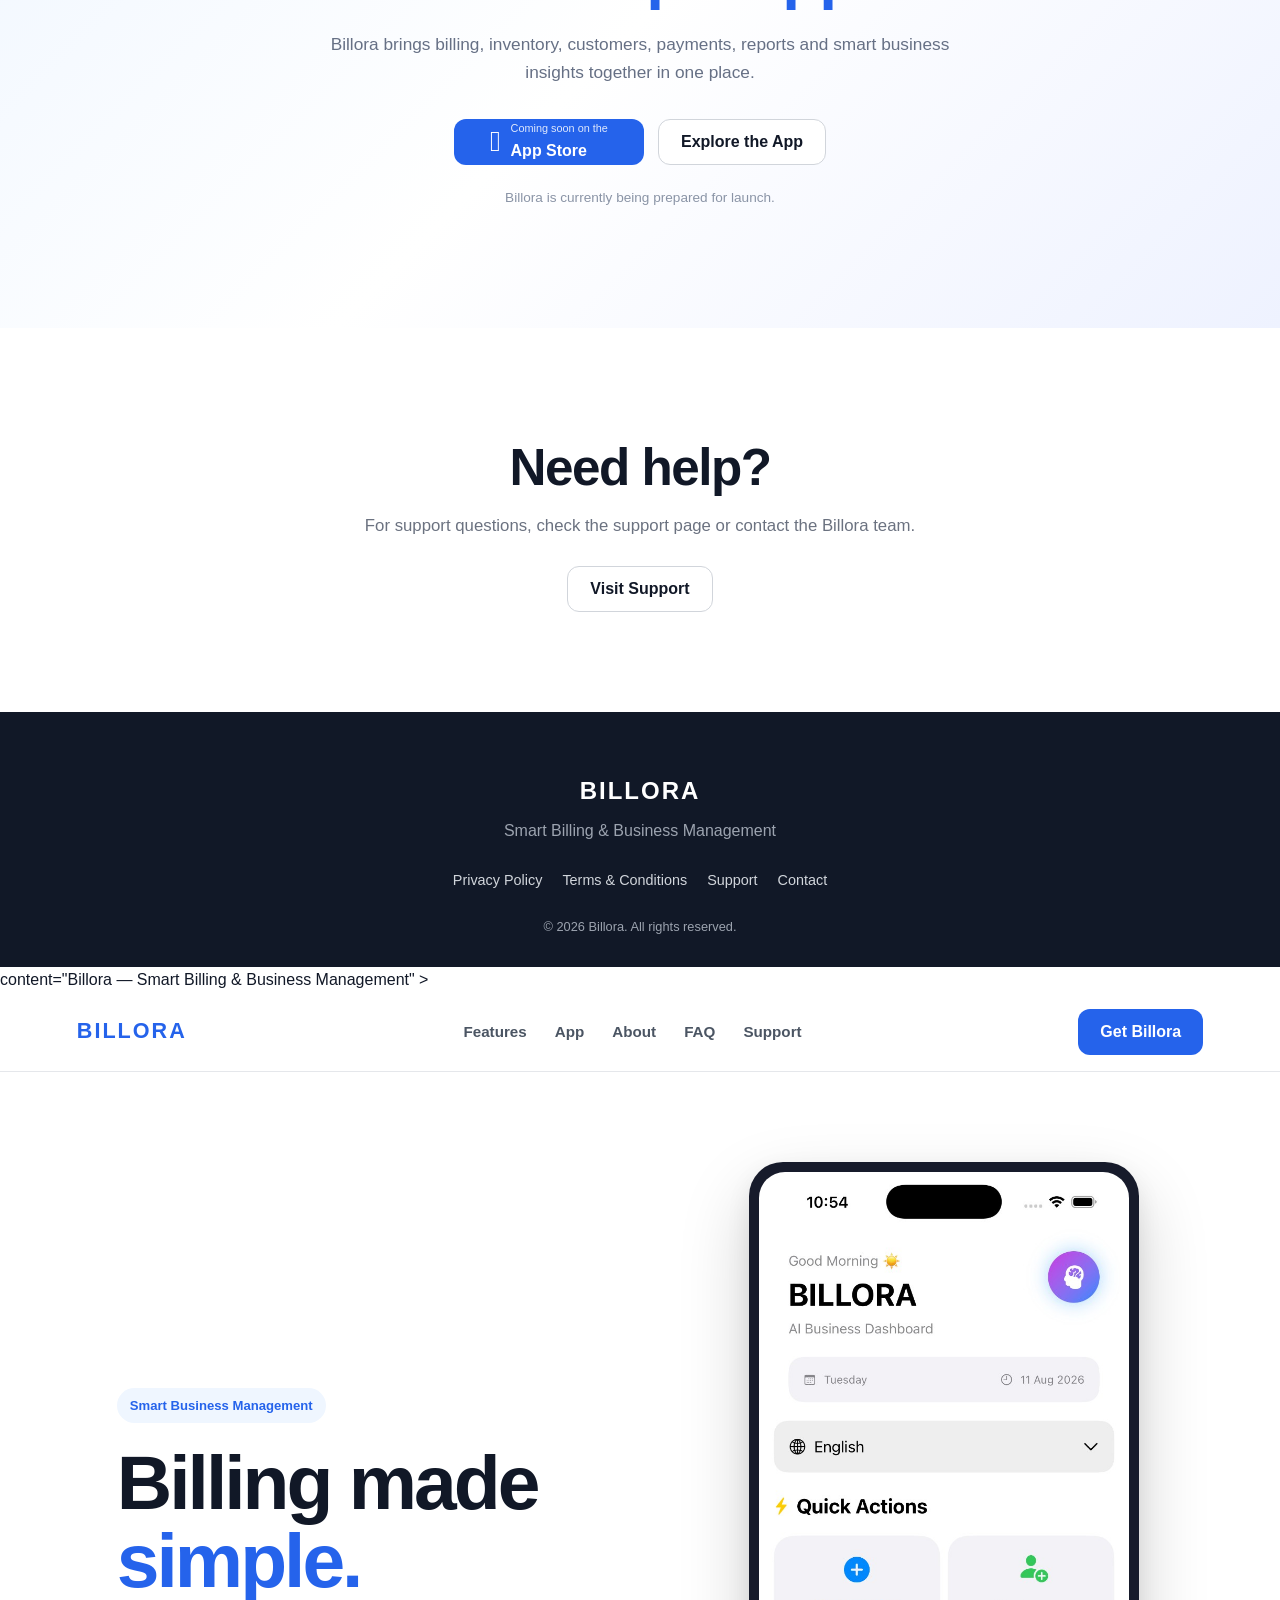
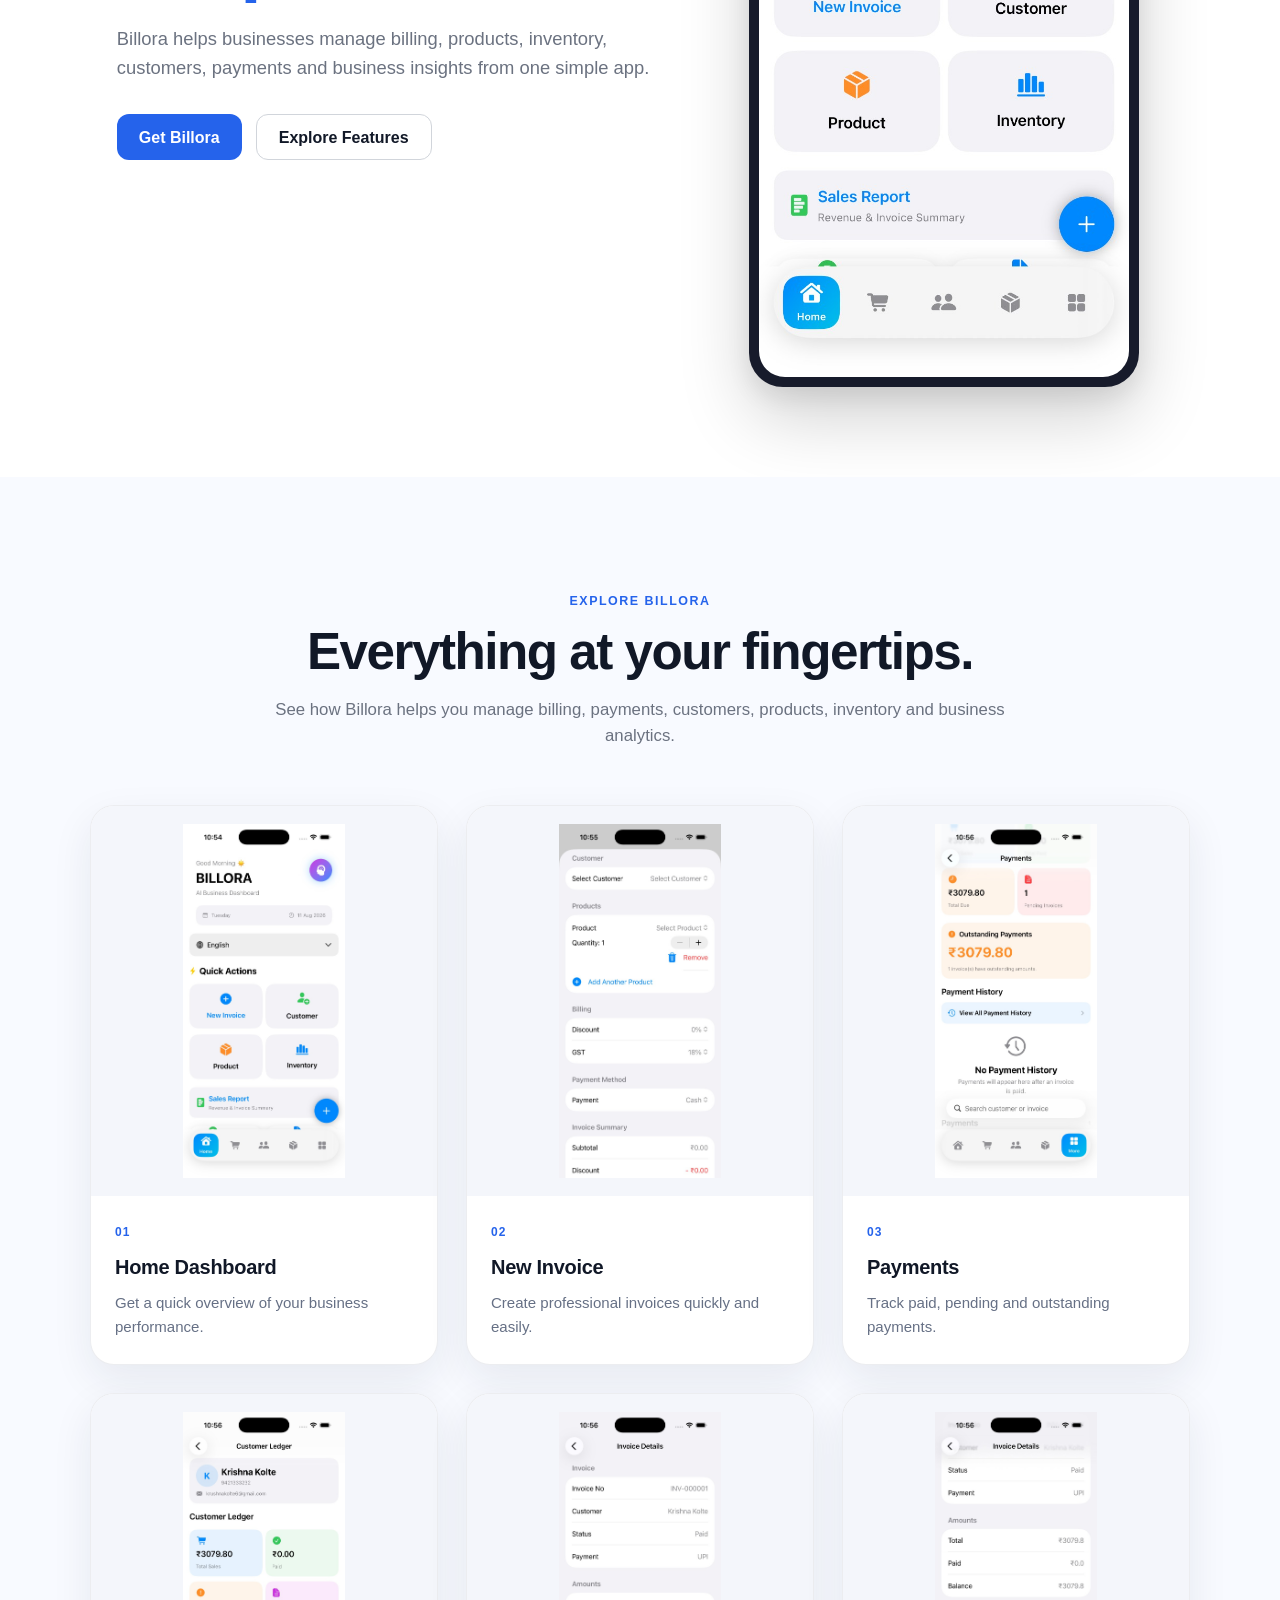
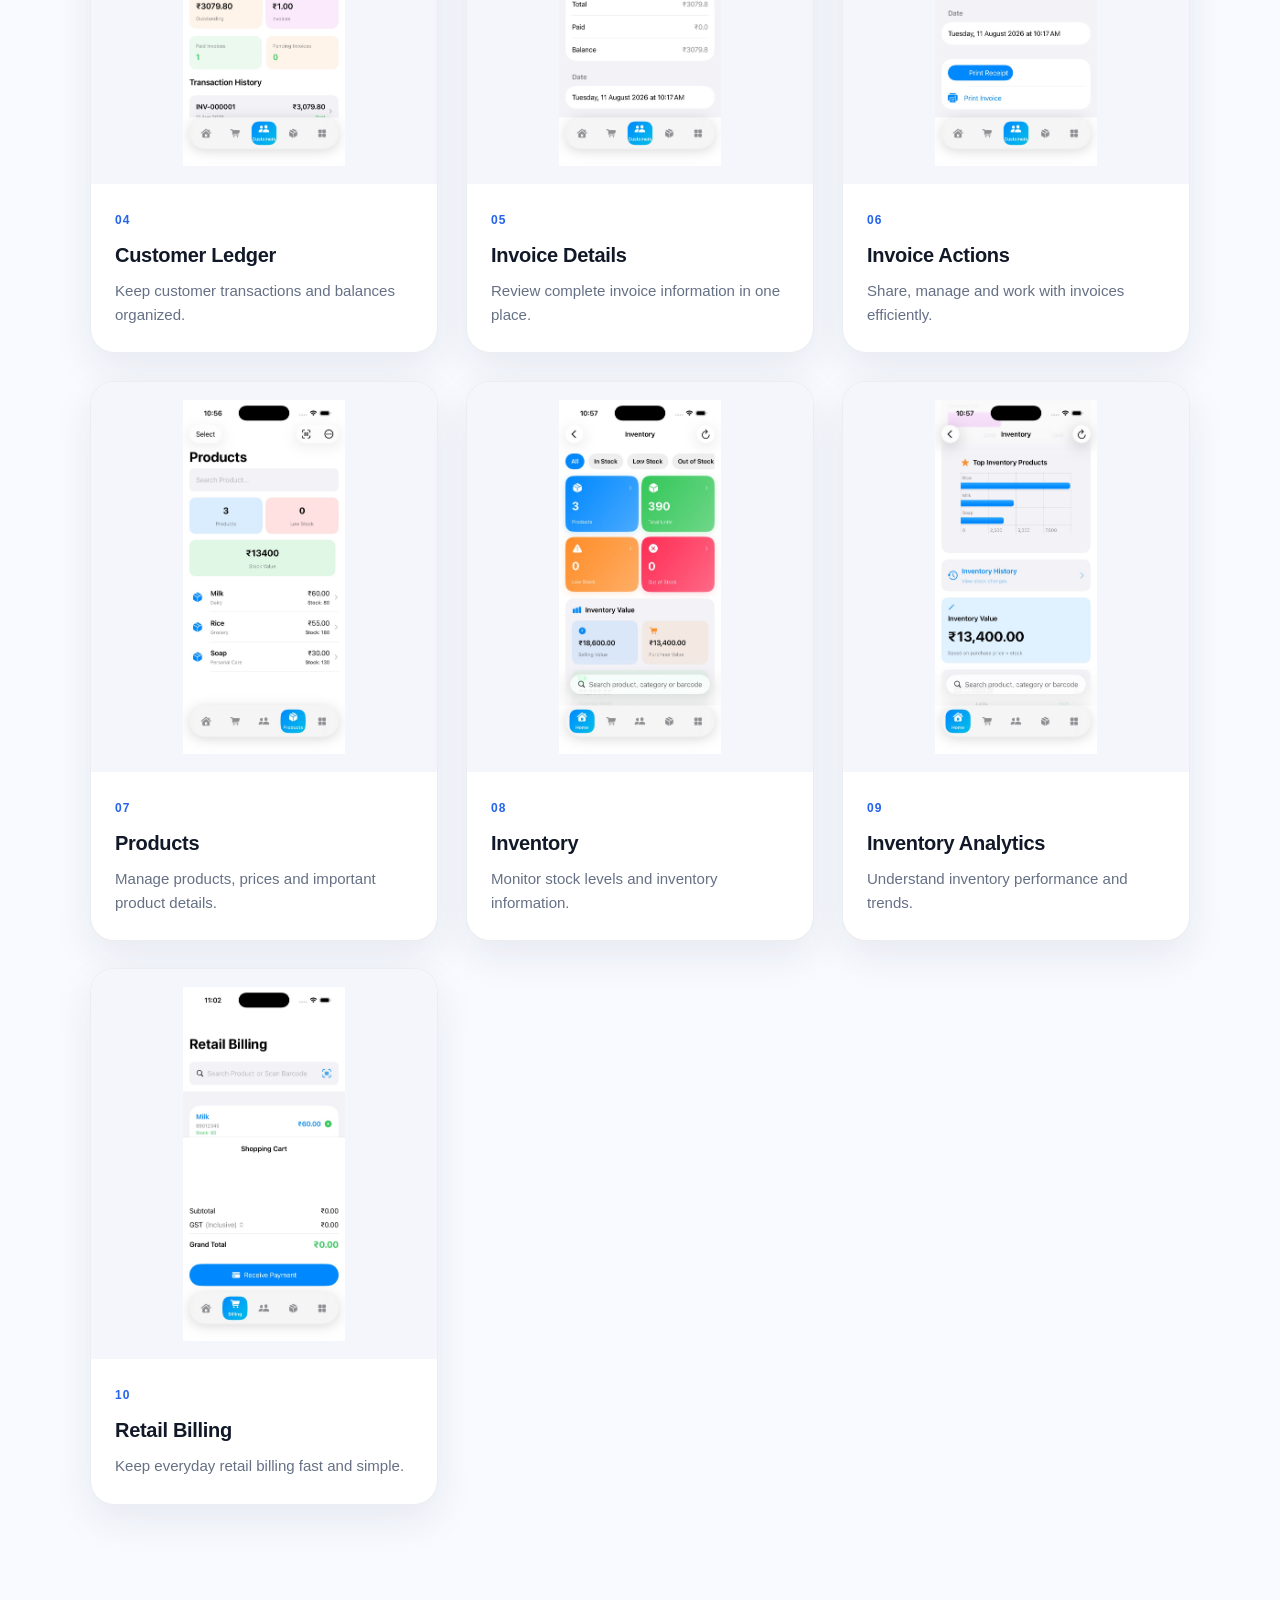
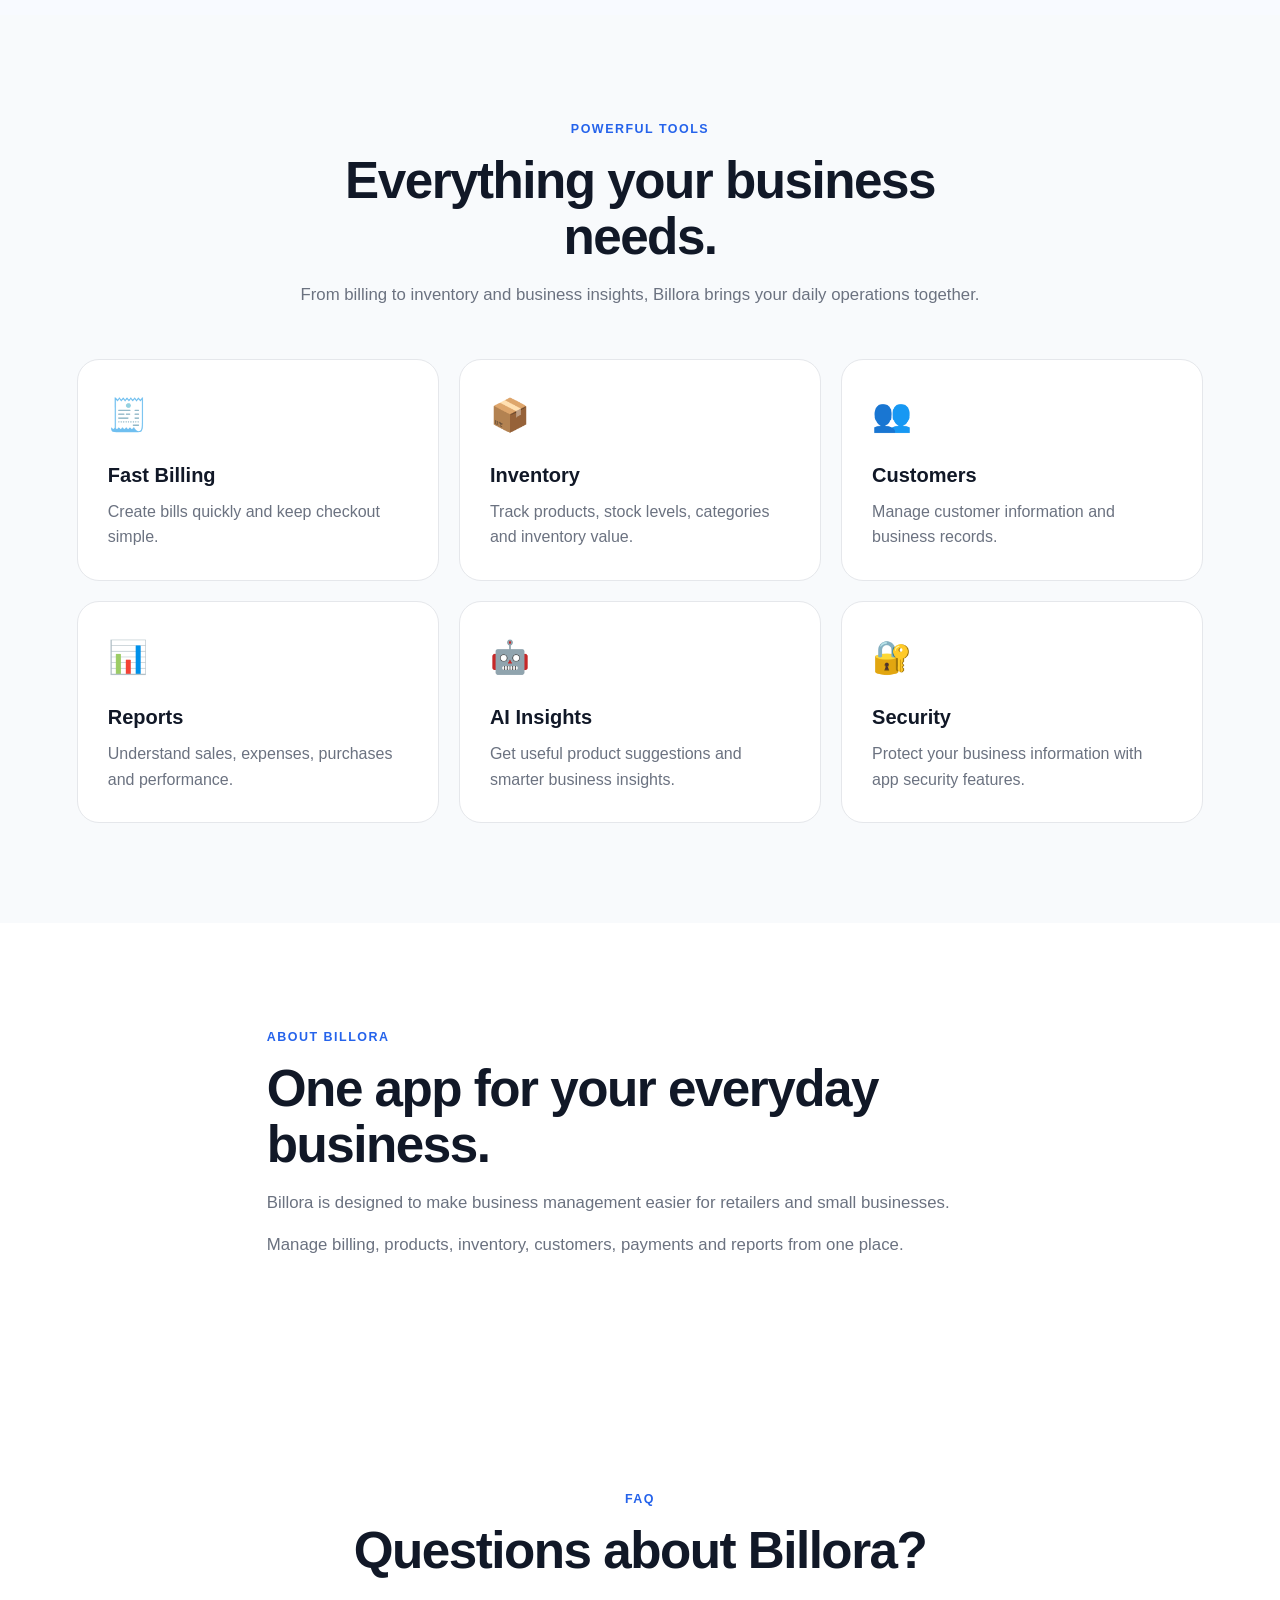
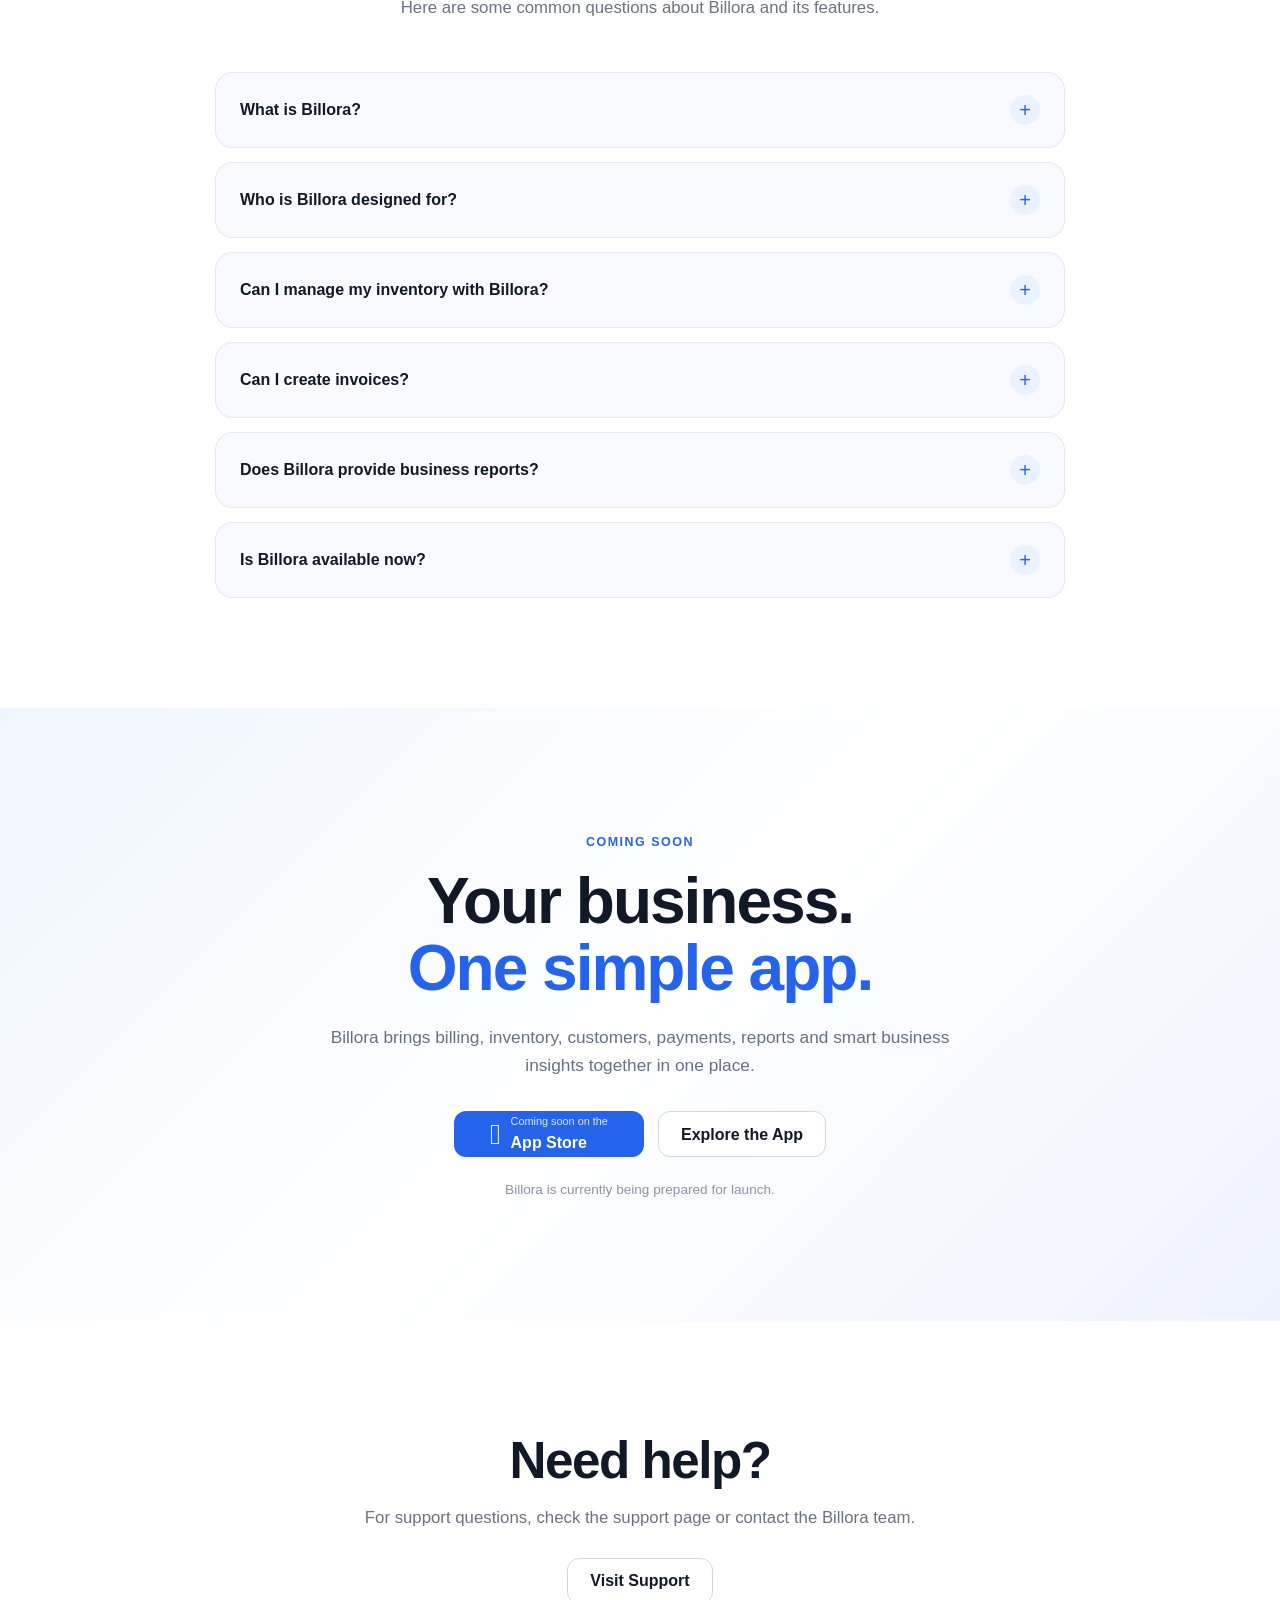
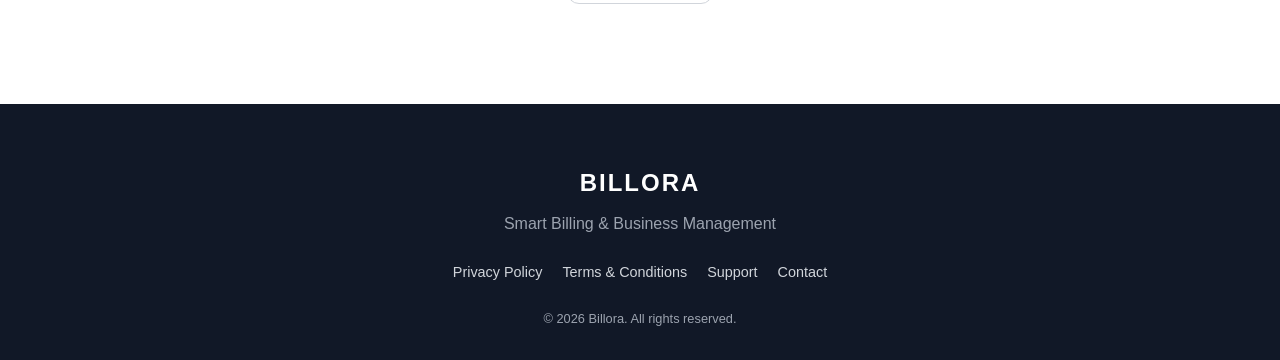
==== commit ef2449c3: "Update index.html" ====
--- a/index.html
+++ b/index.html
@@ -1,65 +1,985 @@
 <!DOCTYPE html>
 <html lang="en">
-    <head>
-
-      <meta charset="UTF-8">
-
-      <meta
-        name="viewport"
-        content="width=device-width, initial-scale=1.0"
+
+<head>
+
+  <!-- Basic document settings -->
+  <meta charset="UTF-8">
+
+  <meta
+    name="viewport"
+    content="width=device-width, initial-scale=1.0"
+  >
+
+  <!-- SEO -->
+  <title>Billora — Smart Billing & Business Management</title>
+
+  <meta
+    name="description"
+    content="Billora is a smart billing and business management app for billing, inventory, customers, payments, reports and business insights."
+  >
+
+  <meta
+    name="application-name"
+    content="Billora"
+  >
+
+  <meta
+    name="author"
+    content="Billora"
+  >
+
+  <meta
+    name="robots"
+    content="index, follow"
+  >
+
+  <meta
+    name="theme-color"
+    content="#2563eb"
+  >
+
+  <meta
+    name="color-scheme"
+    content="light"
+  >
+
+  <!-- Favicon -->
+  <link
+    rel="icon"
+    type="image/png"
+    href="./favicon.png?v=3"
+  >
+
+  <link
+    rel="apple-touch-icon"
+    sizes="512x512"
+    href="./favicon.png?v=3"
+  >
+
+  <!-- Social sharing -->
+  <meta
+    property="og:type"
+    content="website"
+  >
+
+  <meta
+    property="og:title"
+    content="Billora — Smart Billing & Business Management"
+  >
+
+  <meta
+    property="og:description"
+    content="Manage billing, inventory, customers, payments and business insights with Billora."
+  >
+
+  <meta
+    property="og:image"
+    content="./Images/01_Home.png"
+  >
+
+  <meta
+    property="og:site_name"
+    content="Billora"
+  >
+
+  <!-- Stylesheet -->
+  <link
+    rel="stylesheet"
+    href="style.css"
+  >
+
+</head>
+
+
+<body>
+
+  <!-- Accessibility -->
+  <a
+    class="skip-link"
+    href="#main-content"
+  >
+    Skip to main content
+  </a>
+
+
+  <!-- ==================== NAVIGATION ==================== -->
+
+  <header class="navbar">
+
+    <a
+      class="logo"
+      href="index.html"
+    >
+      BILLORA
+    </a>
+
+    <nav id="main-navigation">
+
+      <a href="#features">
+        Features
+      </a>
+
+      <a href="#screenshots">
+        App
+      </a>
+
+      <a href="#about">
+        About
+      </a>
+
+      <a href="#faq">
+        FAQ
+      </a>
+
+      <a href="#support">
+        Support
+      </a>
+
+    </nav>
+
+    <a
+      href="#download"
+      class="nav-button"
+    >
+      Get Billora
+    </a>
+
+    <button
+      class="menu-button"
+      id="menu-button"
+      type="button"
+      aria-label="Open navigation menu"
+      aria-expanded="false"
+    >
+      <span></span>
+      <span></span>
+      <span></span>
+    </button>
+
+  </header>
+
+
+  <main id="main-content">
+
+
+    <!-- ==================== HERO ==================== -->
+
+    <section class="hero">
+
+      <div class="hero-content">
+
+        <span class="badge">
+          Smart Business Management
+        </span>
+
+        <h1>
+          Billing made <span>simple.</span>
+        </h1>
+
+        <p>
+          Billora helps businesses manage billing, products,
+          inventory, customers, payments and business insights
+          from one simple app.
+        </p>
+
+        <div class="hero-buttons">
+
+          <a
+            href="#download"
+            class="primary-button"
+          >
+            Get Billora
+          </a>
+
+          <a
+            href="#features"
+            class="secondary-button"
+          >
+            Explore Features
+          </a>
+
+        </div>
+
+      </div>
+
+
+      <!-- Hero app preview -->
+
+      <div
+        class="hero-preview"
+        id="app"
       >
 
-      <title>
-        Billora — Smart Billing & Business Management
-      </title>
-
-      <meta
-        name="description"
-        content="Billora is a smart billing and business management app for billing, inventory, customers, payments, reports and business insights."
+        <div class="real-app-preview">
+
+          <img
+            src="./Images/01_Home.png"
+            alt="Billora business management dashboard"
+          >
+
+        </div>
+
+      </div>
+
+    </section>
+
+
+    <!-- ==================== APP SHOWCASE ==================== -->
+
+    <section
+      id="screenshots"
+      class="app-showcase"
+    >
+
+      <div class="section-heading">
+
+        <span>
+          EXPLORE BILLORA
+        </span>
+
+        <h2>
+          Everything at your fingertips.
+        </h2>
+
+        <p>
+          See how Billora helps you manage billing, payments,
+          customers, products, inventory and business analytics.
+        </p>
+
+      </div>
+
+
+      <div class="screenshot-grid">
+
+
+        <!-- 01 -->
+
+        <article class="screenshot-card">
+
+          <img
+            src="./Images/01_Home.png"
+            alt="Billora Home dashboard"
+            width="800"
+            height="1200"
+          >
+
+          <div class="screenshot-info">
+
+            <span>01</span>
+
+            <h3>
+              Home Dashboard
+            </h3>
+
+            <p>
+              Get a quick overview of your business performance.
+            </p>
+
+          </div>
+
+        </article>
+
+
+        <!-- 02 -->
+
+        <article class="screenshot-card">
+
+          <img
+            src="./Images/02_New_Invoice.png"
+            alt="Billora New Invoice screen"
+            width="800"
+            height="1200"
+            loading="lazy"
+          >
+
+          <div class="screenshot-info">
+
+            <span>02</span>
+
+            <h3>
+              New Invoice
+            </h3>
+
+            <p>
+              Create professional invoices quickly and easily.
+            </p>
+
+          </div>
+
+        </article>
+
+
+        <!-- 03 -->
+
+        <article class="screenshot-card">
+
+          <img
+            src="./Images/03_Payments.png"
+            alt="Billora Payments screen"
+            width="800"
+            height="1200"
+            loading="lazy"
+          >
+
+          <div class="screenshot-info">
+
+            <span>03</span>
+
+            <h3>
+              Payments
+            </h3>
+
+            <p>
+              Track paid, pending and outstanding payments.
+            </p>
+
+          </div>
+
+        </article>
+
+
+        <!-- 04 -->
+
+        <article class="screenshot-card">
+
+          <img
+            src="./Images/04_Customer_Ledger.png"
+            alt="Billora Customer Ledger screen"
+            width="800"
+            height="1200"
+            loading="lazy"
+          >
+
+          <div class="screenshot-info">
+
+            <span>04</span>
+
+            <h3>
+              Customer Ledger
+            </h3>
+
+            <p>
+              Keep customer transactions and balances organized.
+            </p>
+
+          </div>
+
+        </article>
+
+
+        <!-- 05 -->
+
+        <article class="screenshot-card">
+
+          <img
+            src="./Images/05_Invoice_Details.png"
+            alt="Billora Invoice Details screen"
+            width="800"
+            height="1200"
+            loading="lazy"
+          >
+
+          <div class="screenshot-info">
+
+            <span>05</span>
+
+            <h3>
+              Invoice Details
+            </h3>
+
+            <p>
+              Review complete invoice information in one place.
+            </p>
+
+          </div>
+
+        </article>
+
+
+        <!-- 06 -->
+
+        <article class="screenshot-card">
+
+          <img
+            src="./Images/06_Invoice_Details_Actions.png"
+            alt="Billora Invoice Actions screen"
+            width="800"
+            height="1200"
+            loading="lazy"
+          >
+
+          <div class="screenshot-info">
+
+            <span>06</span>
+
+            <h3>
+              Invoice Actions
+            </h3>
+
+            <p>
+              Share, manage and work with invoices efficiently.
+            </p>
+
+          </div>
+
+        </article>
+
+
+        <!-- 07 -->
+
+        <article class="screenshot-card">
+
+          <img
+            src="./Images/07_Products.png"
+            alt="Billora Products screen"
+            width="800"
+            height="1200"
+            loading="lazy"
+          >
+
+          <div class="screenshot-info">
+
+            <span>07</span>
+
+            <h3>
+              Products
+            </h3>
+
+            <p>
+              Manage products, prices and important product details.
+            </p>
+
+          </div>
+
+        </article>
+
+
+        <!-- 08 -->
+
+        <article class="screenshot-card">
+
+          <img
+            src="./Images/08_Inventory.png"
+            alt="Billora Inventory screen"
+            width="800"
+            height="1200"
+            loading="lazy"
+          >
+
+          <div class="screenshot-info">
+
+            <span>08</span>
+
+            <h3>
+              Inventory
+            </h3>
+
+            <p>
+              Monitor stock levels and inventory information.
+            </p>
+
+          </div>
+
+        </article>
+
+
+        <!-- 09 -->
+
+        <article class="screenshot-card">
+
+          <img
+            src="./Images/09_Inventory_Analytics.png"
+            alt="Billora Inventory Analytics screen"
+            width="800"
+            height="1200"
+            loading="lazy"
+          >
+
+          <div class="screenshot-info">
+
+            <span>09</span>
+
+            <h3>
+              Inventory Analytics
+            </h3>
+
+            <p>
+              Understand inventory performance and trends.
+            </p>
+
+          </div>
+
+        </article>
+
+
+        <!-- 10 -->
+
+        <article class="screenshot-card">
+
+          <img
+            src="./Images/10_Retail_Billing.png"
+            alt="Billora Retail Billing screen"
+            width="800"
+            height="1200"
+            loading="lazy"
+          >
+
+          <div class="screenshot-info">
+
+            <span>10</span>
+
+            <h3>
+              Retail Billing
+            </h3>
+
+            <p>
+              Keep everyday retail billing fast and simple.
+            </p>
+
+          </div>
+
+        </article>
+
+      </div>
+
+    </section>
+
+
+    <!-- ==================== FEATURES ==================== -->
+
+    <section
+      id="features"
+      class="features"
+    >
+
+      <div class="section-heading">
+
+        <span>
+          POWERFUL TOOLS
+        </span>
+
+        <h2>
+          Everything your business needs.
+        </h2>
+
+        <p>
+          From billing to inventory and business insights,
+          Billora brings your daily operations together.
+        </p>
+
+      </div>
+
+
+      <div class="feature-grid">
+
+
+        <article class="feature-card">
+
+          <div class="feature-icon">
+            🧾
+          </div>
+
+          <h3>
+            Fast Billing
+          </h3>
+
+          <p>
+            Create bills quickly and keep checkout simple.
+          </p>
+
+        </article>
+
+
+        <article class="feature-card">
+
+          <div class="feature-icon">
+            📦
+          </div>
+
+          <h3>
+            Inventory
+          </h3>
+
+          <p>
+            Track products, stock levels, categories
+            and inventory value.
+          </p>
+
+        </article>
+
+
+        <article class="feature-card">
+
+          <div class="feature-icon">
+            👥
+          </div>
+
+          <h3>
+            Customers
+          </h3>
+
+          <p>
+            Manage customer information and business records.
+          </p>
+
+        </article>
+
+
+        <article class="feature-card">
+
+          <div class="feature-icon">
+            📊
+          </div>
+
+          <h3>
+            Reports
+          </h3>
+
+          <p>
+            Understand sales, expenses, purchases
+            and performance.
+          </p>
+
+        </article>
+
+
+        <article class="feature-card">
+
+          <div class="feature-icon">
+            🤖
+          </div>
+
+          <h3>
+            AI Insights
+          </h3>
+
+          <p>
+            Get useful product suggestions and smarter
+            business insights.
+          </p>
+
+        </article>
+
+
+        <article class="feature-card">
+
+          <div class="feature-icon">
+            🔐
+          </div>
+
+          <h3>
+            Security
+          </h3>
+
+          <p>
+            Protect your business information with
+            app security features.
+          </p>
+
+        </article>
+
+      </div>
+
+    </section>
+
+
+    <!-- ==================== ABOUT ==================== -->
+
+    <section
+      id="about"
+      class="about"
+    >
+
+      <div>
+
+        <span class="section-label">
+          ABOUT BILLORA
+        </span>
+
+        <h2>
+          One app for your everyday business.
+        </h2>
+
+        <p>
+          Billora is designed to make business management
+          easier for retailers and small businesses.
+        </p>
+
+        <p>
+          Manage billing, products, inventory, customers,
+          payments and reports from one place.
+        </p>
+
+      </div>
+
+    </section>
+
+
+    <!-- ==================== FAQ ==================== -->
+
+    <section
+      id="faq"
+      class="faq-section"
+    >
+
+      <div class="section-heading">
+
+        <span>
+          FAQ
+        </span>
+
+        <h2>
+          Questions about Billora?
+        </h2>
+
+        <p>
+          Here are some common questions about Billora
+          and its features.
+        </p>
+
+      </div>
+
+
+      <div class="faq-list">
+
+
+        <details class="faq-item">
+
+          <summary>
+            What is Billora?
+            <span>+</span>
+          </summary>
+
+          <p>
+            Billora is a smart billing and business management app
+            designed to help businesses manage invoices, products,
+            inventory, customers, payments and business insights.
+          </p>
+
+        </details>
+
+
+        <details class="faq-item">
+
+          <summary>
+            Who is Billora designed for?
+            <span>+</span>
+          </summary>
+
+          <p>
+            Billora is designed with retailers and small businesses
+            in mind, helping them manage everyday business operations
+            from one place.
+          </p>
+
+        </details>
+
+
+        <details class="faq-item">
+
+          <summary>
+            Can I manage my inventory with Billora?
+            <span>+</span>
+          </summary>
+
+          <p>
+            Yes. Billora includes product and inventory management
+            features for monitoring products, stock levels and
+            inventory information.
+          </p>
+
+        </details>
+
+
+        <details class="faq-item">
+
+          <summary>
+            Can I create invoices?
+            <span>+</span>
+          </summary>
+
+          <p>
+            Yes. Billora provides invoice creation and invoice
+            management features to help simplify billing.
+          </p>
+
+        </details>
+
+
+        <details class="faq-item">
+
+          <summary>
+            Does Billora provide business reports?
+            <span>+</span>
+          </summary>
+
+          <p>
+            Billora includes business reporting and analytics features
+            to help you understand sales, purchases, expenses and
+            other business information.
+          </p>
+
+        </details>
+
+
+        <details class="faq-item">
+
+          <summary>
+            Is Billora available now?
+            <span>+</span>
+          </summary>
+
+          <p>
+            Billora is currently being prepared for launch.
+            Availability and supported platforms will be announced
+            when the app is ready.
+          </p>
+
+        </details>
+
+      </div>
+
+    </section>
+
+
+    <!-- ==================== DOWNLOAD ==================== -->
+
+    <section
+      id="download"
+      class="download download-section"
+    >
+
+      <div class="download-content">
+
+        <span class="section-label">
+          COMING SOON
+        </span>
+
+        <h2>
+          Your business.<br>
+          <span>One simple app.</span>
+        </h2>
+
+        <p>
+          Billora brings billing, inventory, customers, payments,
+          reports and smart business insights together in one place.
+        </p>
+
+        <div class="download-buttons">
+
+          <a
+            href="#"
+            class="primary-button coming-soon-button"
+          >
+
+            <span class="download-icon">
+              
+            </span>
+
+            <span>
+              <small>
+                Coming soon on the
+              </small>
+              App Store
+            </span>
+
+          </a>
+
+
+          <a
+            href="#screenshots"
+            class="secondary-button"
+          >
+            Explore the App
+          </a>
+
+        </div>
+
+        <p class="launch-note">
+          Billora is currently being prepared for launch.
+        </p>
+
+      </div>
+
+    </section>
+
+
+    <!-- ==================== SUPPORT ==================== -->
+
+    <section
+      id="support"
+      class="support"
+    >
+
+      <h2>
+        Need help?
+      </h2>
+
+      <p>
+        For support questions, check the support page
+        or contact the Billora team.
+      </p>
+
+      <a
+        href="support.html"
+        class="secondary-button"
       >
-
-      <meta
-        name="application-name"
-        content="Billora"
-      >
-
-      <meta
-        name="author"
-        content="Billora"
-      >
-
-      <meta
-        name="robots"
-        content="index, follow"
-      >
-
-      <meta
-        name="theme-color"
-        content="#2563eb"
-      >
-
-      <meta
-        name="color-scheme"
-        content="light"
-      >
-
-      <!-- Favicon -->
-    <link rel="icon" href="favicon.png">
-
-      <link
-        rel="apple-touch-icon"
-        sizes="512x512"
-        href="favicon.png?v=2"
-      >
-      <!-- Social sharing -->
-      <meta
-        property="og:type"
-        content="website"
-      >
-
-      <meta
-        property="og:title"
-        content="Billora — Smart Billing & Business Management"
+        Visit Support
+      </a>
+
+    </section>
+
+  </main>
+
+
+  <!-- ==================== FOOTER ==================== -->
+
+  <footer>
+
+    <div class="footer-logo">
+      BILLORA
+    </div>
+
+    <p>
+      Smart Billing & Business Management
+    </p>
+
+
+    <div class="footer-links">
+
+      <a href="privacy.html">
+        Privacy Policy
+      </a>
+
+      <a href="terms.html">
+        Terms & Conditions
+      </a>
+
+      <a href="support.html">
+        Support
+      </a>
+
+      <a href="contact.html">
+        Contact
+      </a>
+
+    </div>
+
+
+    <p class="copyright">
+      ©️ 2026 Billora. All rights reserved.
+    </p>
+
+  </footer>
+
+
+  <!-- JavaScript -->
+  <script src="script.js"></script>
+
+</body>
+
+</html>        content="Billora — Smart Billing & Business Management"
       >
 
       <meta
@@ -76,6 +996,9 @@
         property="og:site_name"
         content="Billora"
       >
+
+        
+      <!-- Favicon -->
 <link rel="icon" type="image/png" href="./favicon.png">
       <link rel="stylesheet" href="style.css">
 
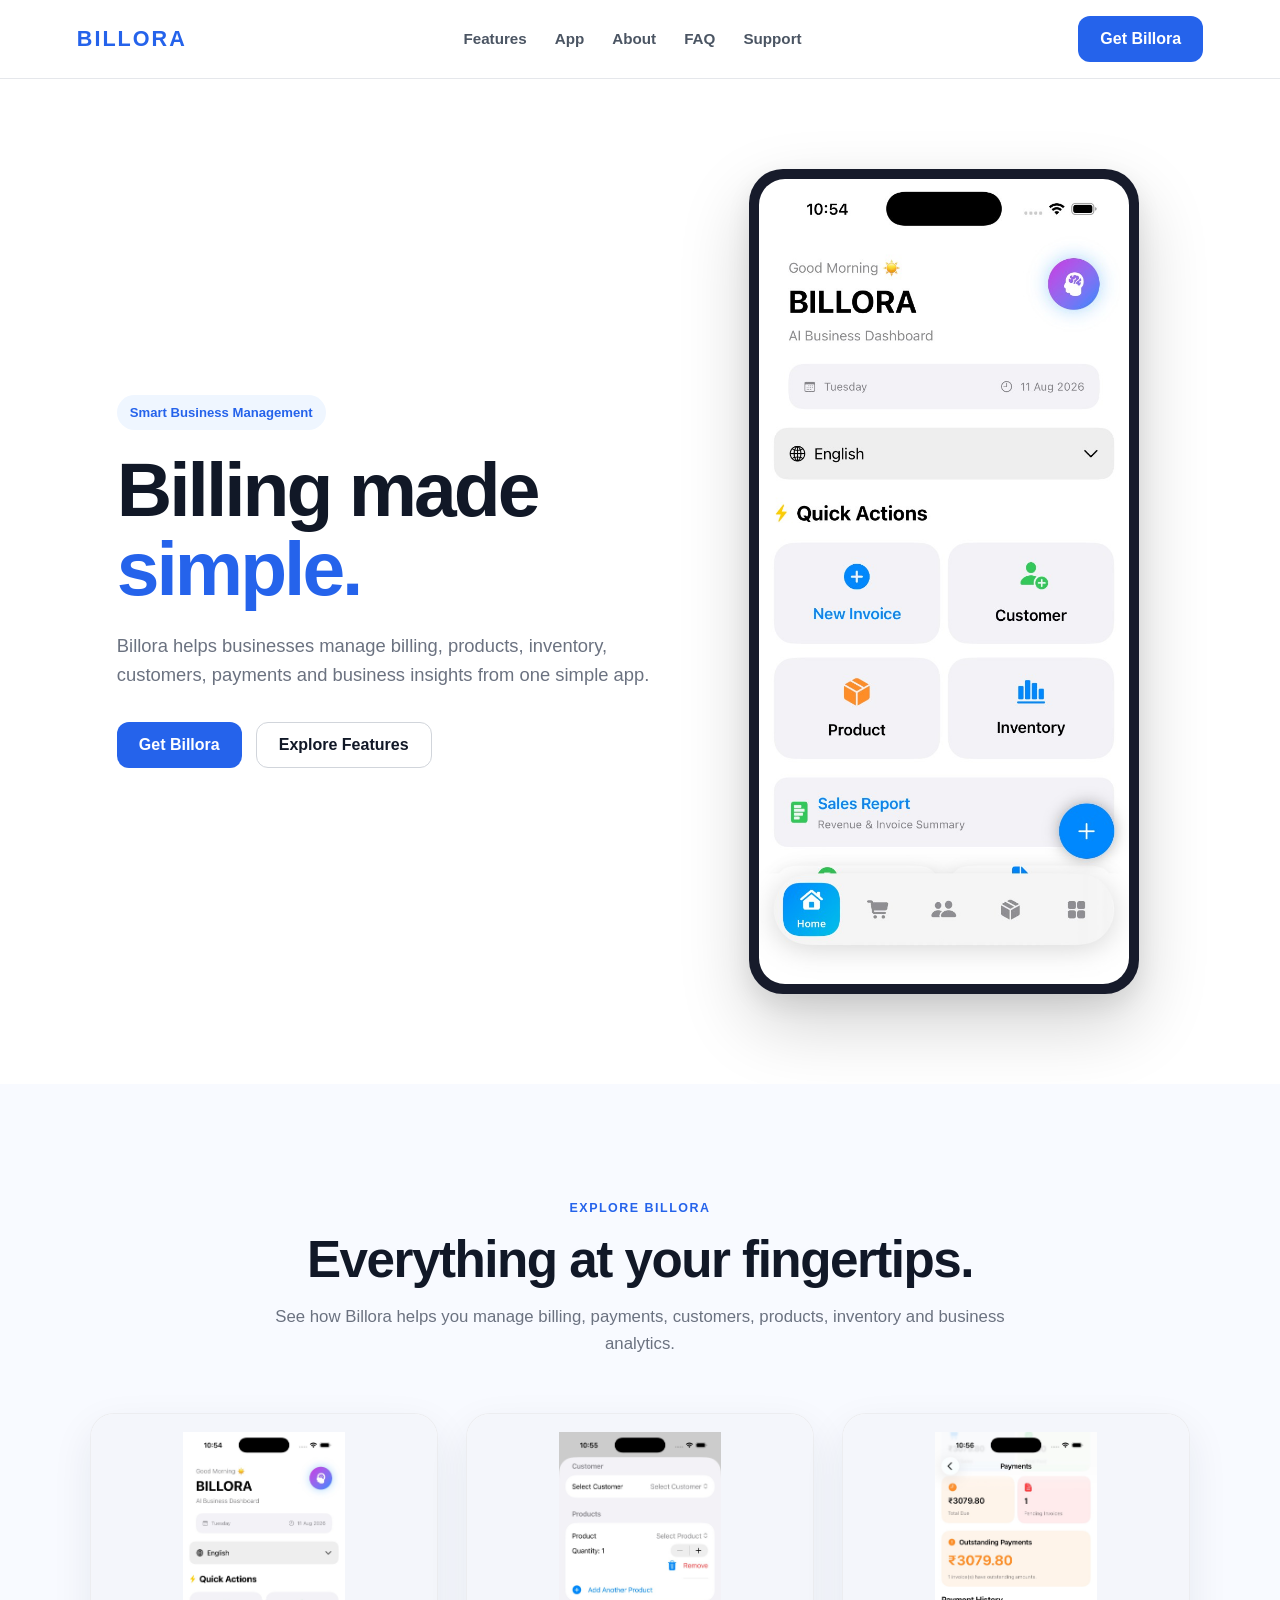
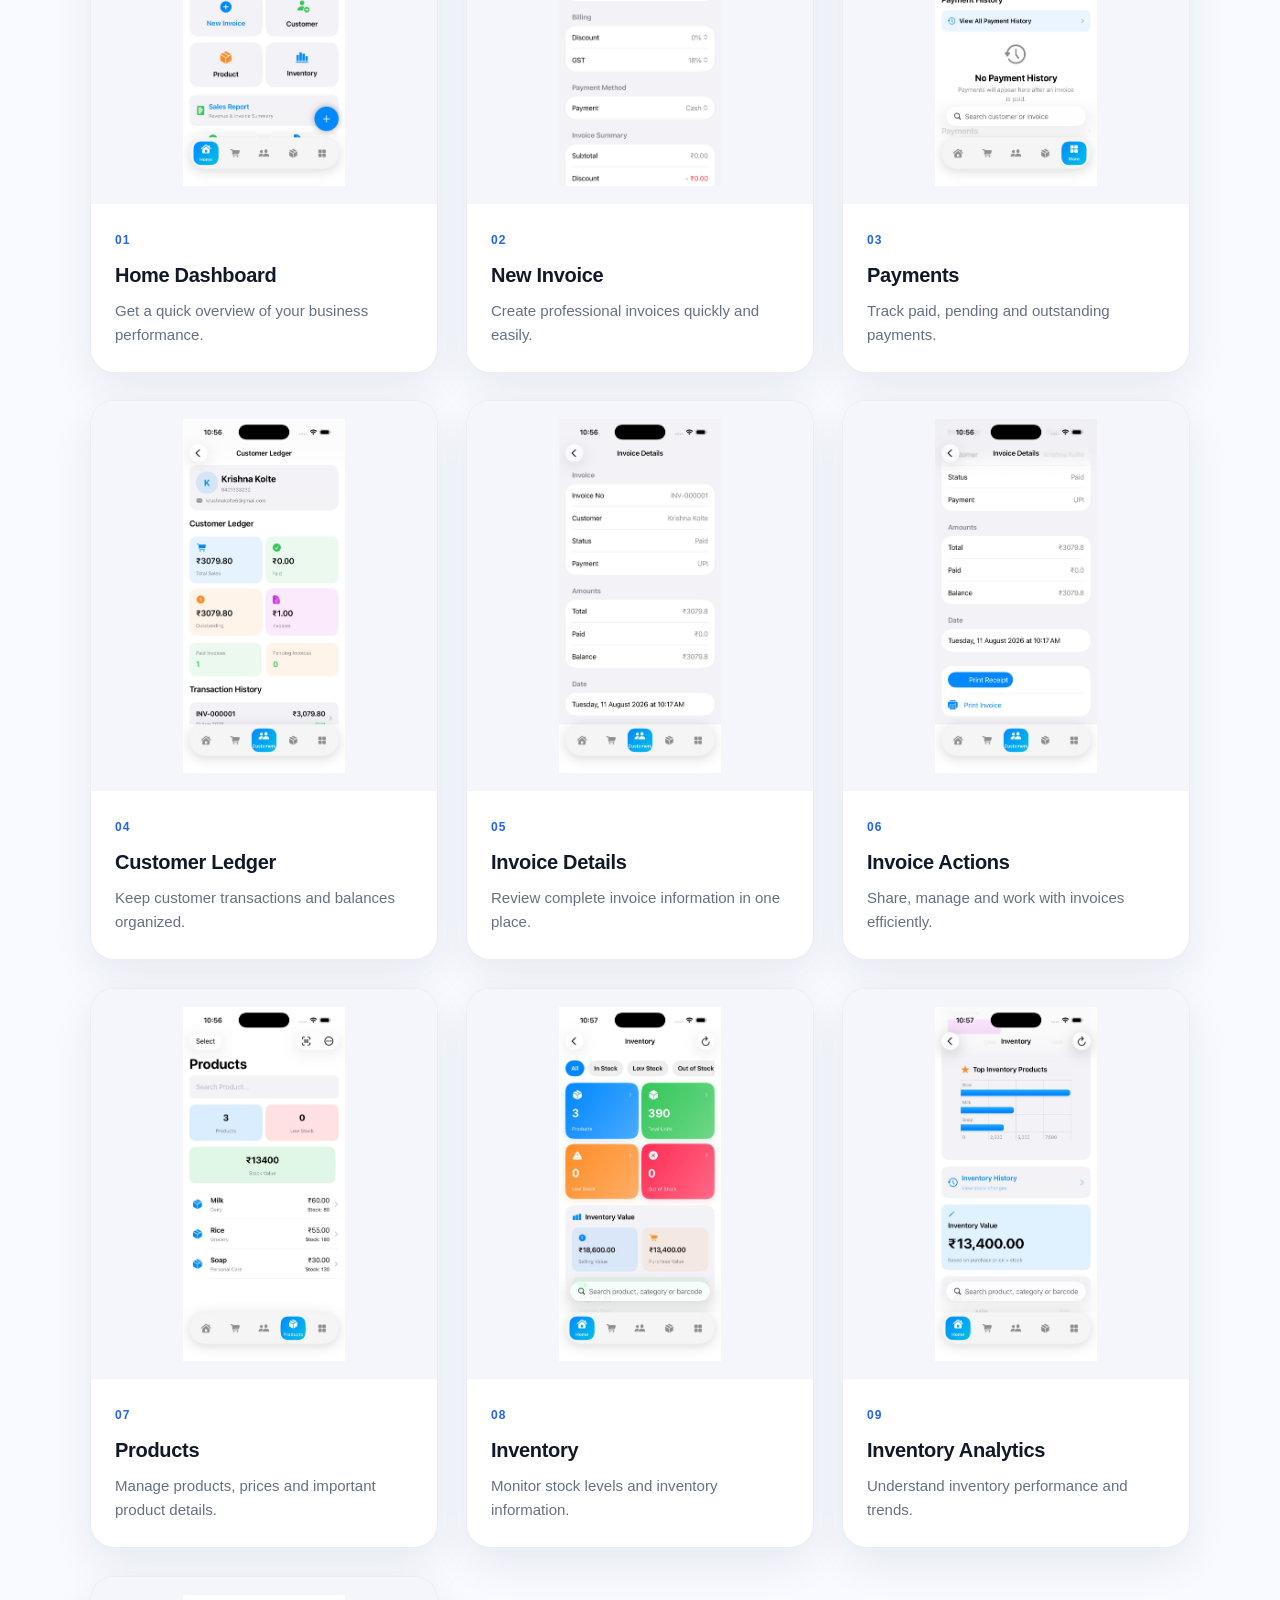
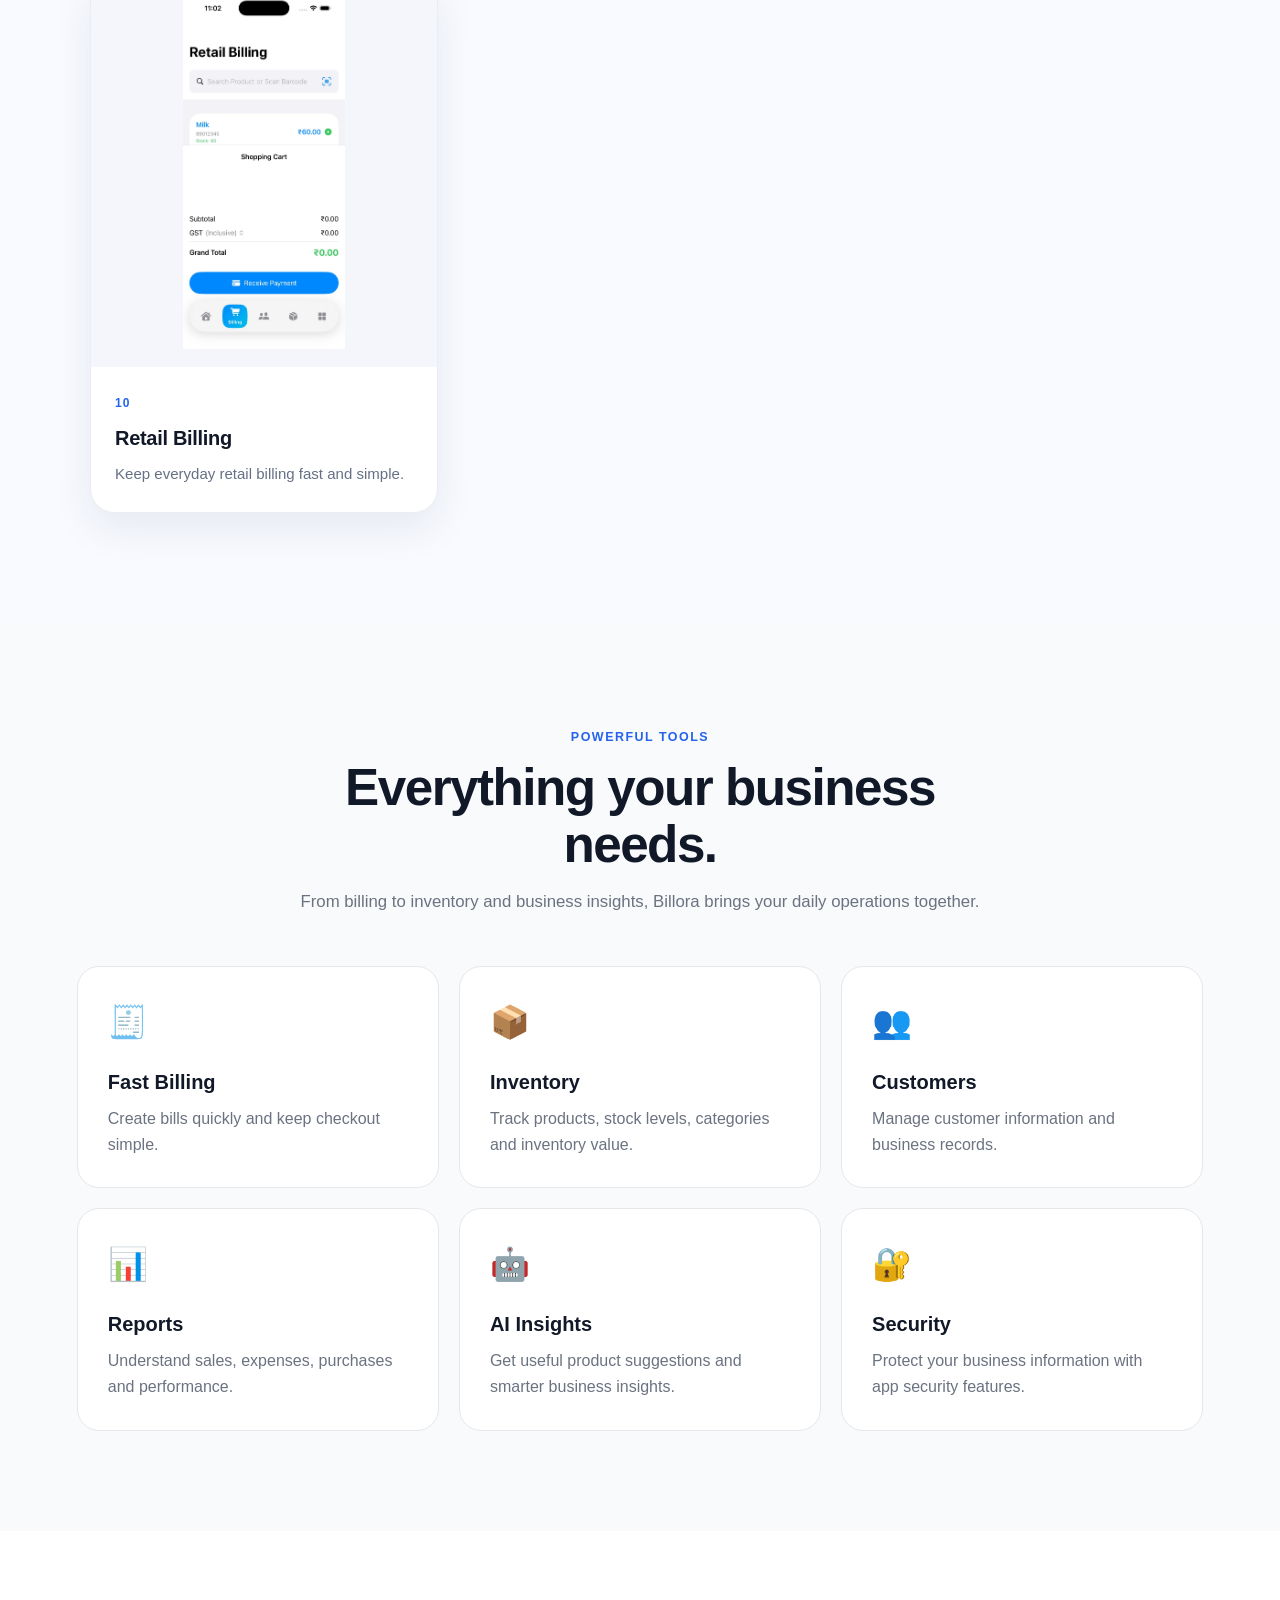
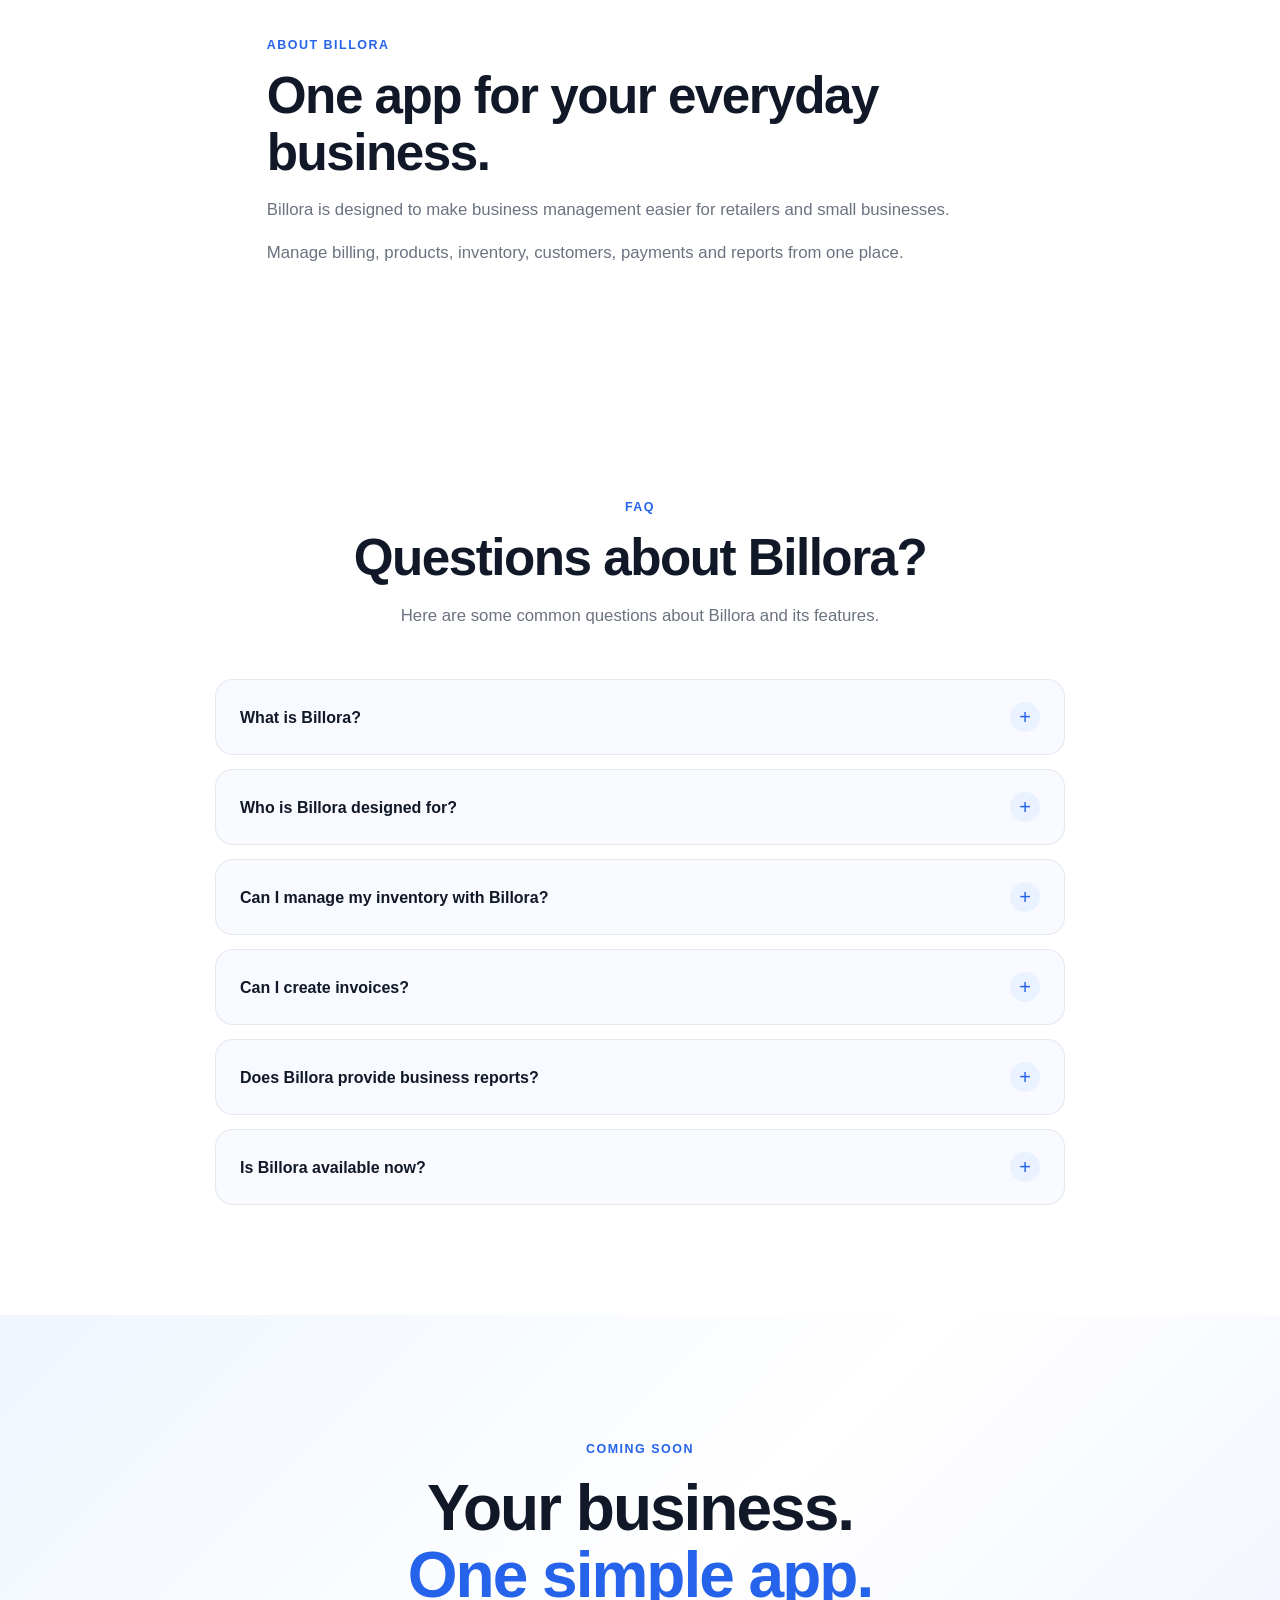
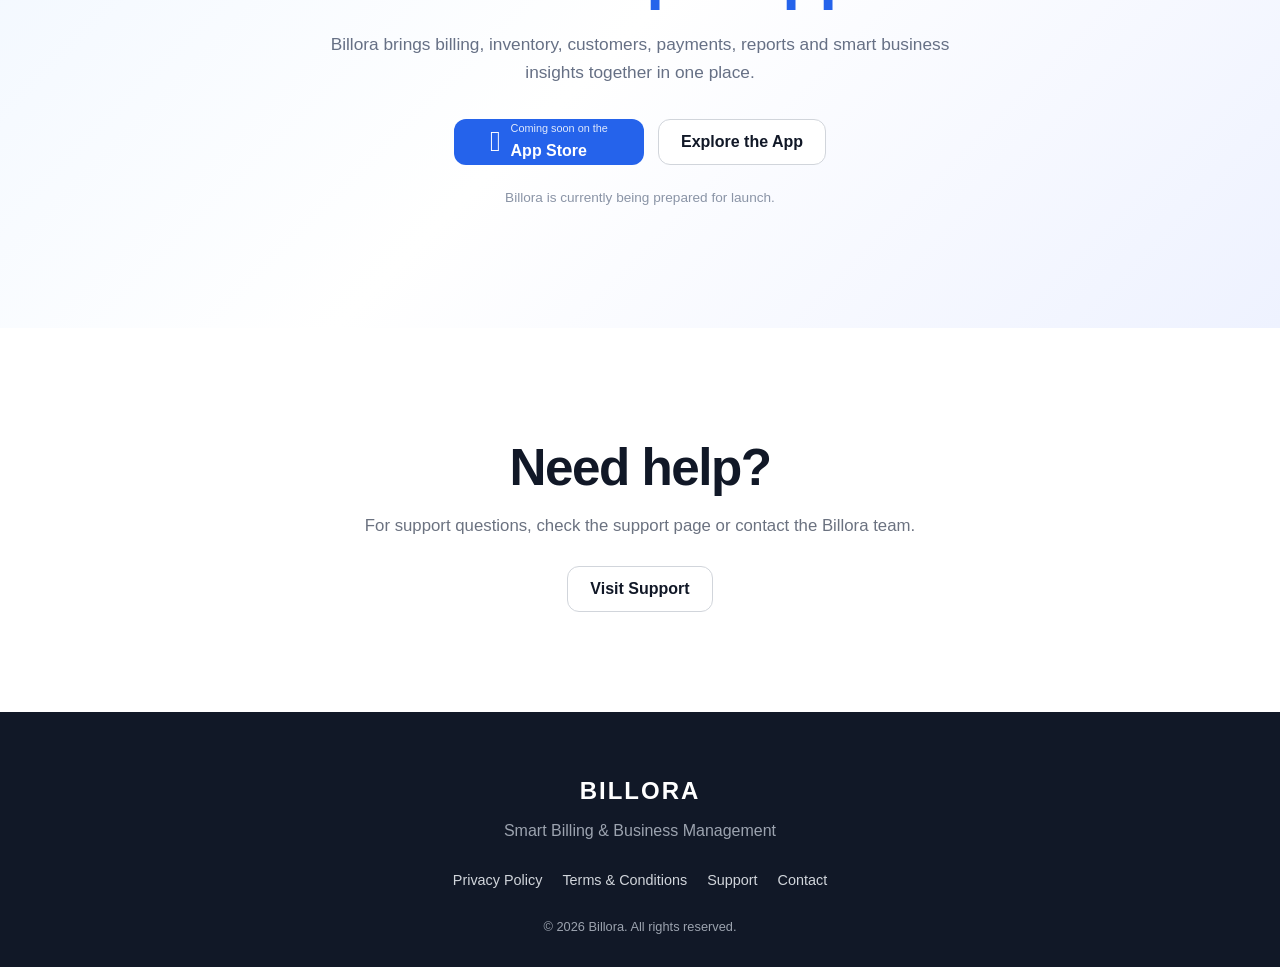
==== commit e8b89787: "Update index.html" ====
--- a/index.html
+++ b/index.html
@@ -979,606 +979,4 @@
 
 </body>
 
-</html>        content="Billora — Smart Billing & Business Management"
-      >
-
-      <meta
-        property="og:description"
-        content="Manage billing, inventory, customers, payments and business insights with Billora."
-      >
-
-      <meta
-        property="og:image"
-        content="./Images/01_Home.png"
-      >
-
-      <meta
-        property="og:site_name"
-        content="Billora"
-      >
-
-        
-      <!-- Favicon -->
-<link rel="icon" type="image/png" href="./favicon.png">
-      <link rel="stylesheet" href="style.css">
-
-    </head>
-
-<body>
-
-<a class="skip-link" href="#main-content">
-  Skip to main content
-</a>
-
-<header class="navbar">
-
-  <a class="logo" href="index.html">BILLORA</a>
-
-  <nav id="main-navigation">
-    <a href="#features">Features</a>
-    <a href="#screenshots">App</a>
-    <a href="#about">About</a>
-    <a href="#faq">FAQ</a>
-    <a href="#support">Support</a>
-  </nav>
-
-  <a href="#download" class="nav-button">
-    Get Billora
-  </a>
-
-  <button
-    class="menu-button"
-    id="menu-button"
-    type="button"
-    aria-label="Open navigation menu"
-    aria-expanded="false"
-  >
-    <span></span>
-    <span></span>
-    <span></span>
-  </button>
-
-</header>
-<main id="main-content">
-
-<!-- HERO -->
-
-<section class="hero">
-
-  <div class="hero-content">
-
-    <span class="badge">
-      Smart Business Management
-    </span>
-
-    <h1>
-      Billing made <span>simple.</span>
-    </h1>
-
-    <p>
-      Billora helps businesses manage billing, products,
-      inventory, customers, payments and business insights
-      from one simple app.
-    </p>
-
-    <div class="hero-buttons">
-
-      <a href="#download" class="primary-button">
-        Get Billora
-      </a>
-
-      <a href="#features" class="secondary-button">
-        Explore Features
-      </a>
-
-    </div>
-
-  </div>
-
-  <div class="hero-preview" id="app">
-    <div class="real-app-preview">
-      <img
-       src="./Images/01_Home.png"
-       alt="Billora business management dashboard">
-          
-    </div>
-  </div>
-
-</section>
-
-
-<!-- FEATURES -->
-<section id="screenshots" class="app-showcase">
-
-  <div class="section-heading">
-    <span>EXPLORE BILLORA</span>
-    <h2>Everything at your fingertips.</h2>
-    <p>
-      See how Billora helps you manage billing, payments, customers,
-      products, inventory and business analytics.
-    </p>
-  </div>
-
-  <div class="screenshot-grid">
-
-    <article class="screenshot-card">
-      <img
-        src="./Images/01_Home.png"
-        alt="Billora Home dashboard"
-        width="800"
-        height="1200"
-      >
-      <div class="screenshot-info">
-        <span>01</span>
-        <h3>Home Dashboard</h3>
-        <p>Get a quick overview of your business performance.</p>
-      </div>
-    </article>
-
-    <article class="screenshot-card">
-      <img
-        src="./Images/02_New_Invoice.png"
-        alt="Billora New Invoice screen"
-        width="800"
-        height="1200"
-        loading="lazy"
-      >
-      <div class="screenshot-info">
-        <span>02</span>
-        <h3>New Invoice</h3>
-        <p>Create professional invoices quickly and easily.</p>
-      </div>
-    </article>
-
-    <article class="screenshot-card">
-      <img
-        src="./Images/03_Payments.png"
-        alt="Billora Payments screen"
-        width="800"
-        height="1200"
-        loading="lazy"
-      >
-      <div class="screenshot-info">
-        <span>03</span>
-        <h3>Payments</h3>
-        <p>Track paid, pending and outstanding payments.</p>
-      </div>
-    </article>
-
-    <article class="screenshot-card">
-      <img
-        src="./Images/04_Customer_Ledger.png"
-        alt="Billora Customer Ledger screen"
-        width="800"
-        height="1200"
-        loading="lazy"
-      >
-      <div class="screenshot-info">
-        <span>04</span>
-        <h3>Customer Ledger</h3>
-        <p>Keep customer transactions and balances organized.</p>
-      </div>
-    </article>
-
-    <article class="screenshot-card">
-      <img
-        src="./Images/05_Invoice_Details.png"
-        alt="Billora Invoice Details screen"
-        width="800"
-        height="1200"
-        loading="lazy"
-      >
-      <div class="screenshot-info">
-        <span>05</span>
-        <h3>Invoice Details</h3>
-        <p>Review complete invoice information in one place.</p>
-      </div>
-    </article>
-
-    <article class="screenshot-card">
-      <img
-        src="./Images/06_Invoice_Details_Actions.png"
-        alt="Billora Invoice Actions screen"
-        width="800"
-        height="1200"
-        loading="lazy"
-      >
-      <div class="screenshot-info">
-        <span>06</span>
-        <h3>Invoice Actions</h3>
-        <p>Share, manage and work with invoices efficiently.</p>
-      </div>
-    </article>
-
-    <article class="screenshot-card">
-      <img
-        src="./Images/07_Products.png"
-        alt="Billora Products screen"
-        width="800"
-        height="1200"
-        loading="lazy"
-      >
-      <div class="screenshot-info">
-        <span>07</span>
-        <h3>Products</h3>
-        <p>Manage products, prices and important product details.</p>
-      </div>
-    </article>
-
-    <article class="screenshot-card">
-      <img
-        src="./Images/08_Inventory.png"
-        alt="Billora Inventory screen"
-        width="800"
-        height="1200"
-        loading="lazy"
-      >
-      <div class="screenshot-info">
-        <span>08</span>
-        <h3>Inventory</h3>
-        <p>Monitor stock levels and inventory information.</p>
-      </div>
-    </article>
-
-    <article class="screenshot-card">
-      <img
-        src="./Images/09_Inventory_Analytics.png"
-        alt="Billora Inventory Analytics screen"
-        width="800"
-        height="1200"
-        loading="lazy"
-      >
-      <div class="screenshot-info">
-        <span>09</span>
-        <h3>Inventory Analytics</h3>
-        <p>Understand inventory performance and trends.</p>
-      </div>
-    </article>
-
-    <article class="screenshot-card">
-      <img
-        src="./Images/10_Retail_Billing.png"
-        alt="Billora Retail Billing screen"
-        width="800"
-        height="1200"
-        loading="lazy"
-      >
-      <div class="screenshot-info">
-        <span>10</span>
-        <h3>Retail Billing</h3>
-        <p>Keep everyday retail billing fast and simple.</p>
-      </div>
-    </article>
-
-  </div>
-</section>
-
-<section id="features" class="features">
-
-  <div class="section-heading">
-
-    <span>POWERFUL TOOLS</span>
-
-    <h2>
-      Everything your business needs.
-    </h2>
-
-    <p>
-      From billing to inventory and business insights,
-      Billora brings your daily operations together.
-    </p>
-
-  </div>
-
-
-  <div class="feature-grid">
-
-    <article class="feature-card">
-
-      <div class="feature-icon">🧾</div>
-
-      <h3>Fast Billing</h3>
-
-      <p>
-        Create bills quickly and keep checkout simple.
-      </p>
-
-    </article>
-
-
-    <article class="feature-card">
-
-      <div class="feature-icon">📦</div>
-
-      <h3>Inventory</h3>
-
-      <p>
-        Track products, stock levels, categories
-        and inventory value.
-      </p>
-
-    </article>
-
-
-    <article class="feature-card">
-
-      <div class="feature-icon">👥</div>
-
-      <h3>Customers</h3>
-
-      <p>
-        Manage customer information and business records.
-      </p>
-
-    </article>
-
-
-    <article class="feature-card">
-
-      <div class="feature-icon">📊</div>
-
-      <h3>Reports</h3>
-
-      <p>
-        Understand sales, expenses, purchases
-        and performance.
-      </p>
-
-    </article>
-
-
-    <article class="feature-card">
-
-      <div class="feature-icon">🤖</div>
-
-      <h3>AI Insights</h3>
-
-      <p>
-        Get useful product suggestions and smarter
-        business insights.
-      </p>
-
-    </article>
-
-
-    <article class="feature-card">
-
-      <div class="feature-icon">🔐</div>
-
-      <h3>Security</h3>
-
-      <p>
-        Protect your business information with
-        app security features.
-      </p>
-
-    </article>
-
-  </div>
-
-</section>
-
-
-<!-- ABOUT -->
-
-<section id="about" class="about">
-
-  <div>
-
-    <span class="section-label">
-      ABOUT BILLORA
-    </span>
-
-    <h2>
-      One app for your everyday business.
-    </h2>
-
-    <p>
-      Billora is designed to make business management
-      easier for retailers and small businesses.
-    </p>
-
-    <p>
-      Manage billing, products, inventory, customers,
-      payments and reports from one place.
-    </p>
-
-  </div>
-
-</section>
-
-<!-- FAQ -->
-<section id="faq" class="faq-section">
-
-  <div class="section-heading">
-    <span>FAQ</span>
-    <h2>Questions about Billora?</h2>
-    <p>
-      Here are some common questions about Billora and its features.
-    </p>
-  </div>
-
-  <div class="faq-list">
-
-    <details class="faq-item">
-      <summary>
-        What is Billora?
-        <span>+</span>
-      </summary>
-      <p>
-        Billora is a smart billing and business management app
-        designed to help businesses manage invoices, products,
-        inventory, customers, payments and business insights.
-      </p>
-    </details>
-
-    <details class="faq-item">
-      <summary>
-        Who is Billora designed for?
-        <span>+</span>
-      </summary>
-      <p>
-        Billora is designed with retailers and small businesses
-        in mind, helping them manage everyday business operations
-        from one place.
-      </p>
-    </details>
-
-    <details class="faq-item">
-      <summary>
-        Can I manage my inventory with Billora?
-        <span>+</span>
-      </summary>
-      <p>
-        Yes. Billora includes product and inventory management
-        features for monitoring products, stock levels and
-        inventory information.
-      </p>
-    </details>
-
-    <details class="faq-item">
-      <summary>
-        Can I create invoices?
-        <span>+</span>
-      </summary>
-      <p>
-        Yes. Billora provides invoice creation and invoice
-        management features to help simplify billing.
-      </p>
-    </details>
-
-    <details class="faq-item">
-      <summary>
-        Does Billora provide business reports?
-        <span>+</span>
-      </summary>
-      <p>
-        Billora includes business reporting and analytics features
-        to help you understand sales, purchases, expenses and
-        other business information.
-      </p>
-    </details>
-
-    <details class="faq-item">
-      <summary>
-        Is Billora available now?
-        <span>+</span>
-      </summary>
-      <p>
-        Billora is currently being prepared for launch.
-        Availability and supported platforms will be announced
-        when the app is ready.
-      </p>
-    </details>
-
-  </div>
-
-</section>
-<!-- DOWNLOAD -->
-
-<section id="download" class="download download-section">
-
-  <div class="download-content">
-
-    <span class="section-label">COMING SOON</span>
-
-    <h2>
-      Your business.<br>
-      <span>One simple app.</span>
-    </h2>
-
-    <p>
-      Billora brings billing, inventory, customers, payments,
-      reports and smart business insights together in one place.
-    </p>
-
-    <div class="download-buttons">
-
-      <a href="#" class="primary-button coming-soon-button">
-        <span class="download-icon"></span>
-        <span>
-          <small>Coming soon on the</small>
-          App Store
-        </span>
-      </a>
-
-      <a href="#screenshots" class="secondary-button">
-        Explore the App
-      </a>
-
-    </div>
-
-    <p class="launch-note">
-      Billora is currently being prepared for launch.
-    </p>
-
-  </div>
-
-</section>
-
-
-<!-- SUPPORT -->
-
-<section id="support" class="support">
-
-  <h2>
-    Need help?
-  </h2>
-
-  <p>
-    For support questions, check the support page
-    or contact the Billora team.
-  </p>
-
-  <a href="support.html" class="secondary-button">
-    Visit Support
-  </a>
-
-</section>
-
-</main>
-
-
-<!-- FOOTER -->
-
-<footer>
-
-  <div class="footer-logo">
-    BILLORA
-  </div>
-
-  <p>
-    Smart Billing & Business Management
-  </p>
-
-  <div class="footer-links">
-
-    <a href="privacy.html">
-      Privacy Policy
-    </a>
-
-    <a href="terms.html">
-      Terms & Conditions
-    </a>
-
-    <a href="support.html">
-      Support
-    </a>
-
-    <a href="contact.html">
-      Contact
-    </a>
-
-  </div>
-
-  <p class="copyright">
-    ©️ 2026 Billora. All rights reserved.
-  </p>
-
-</footer>
-
-
-<script src="script.js"></script>
-
-</body>
 </html>
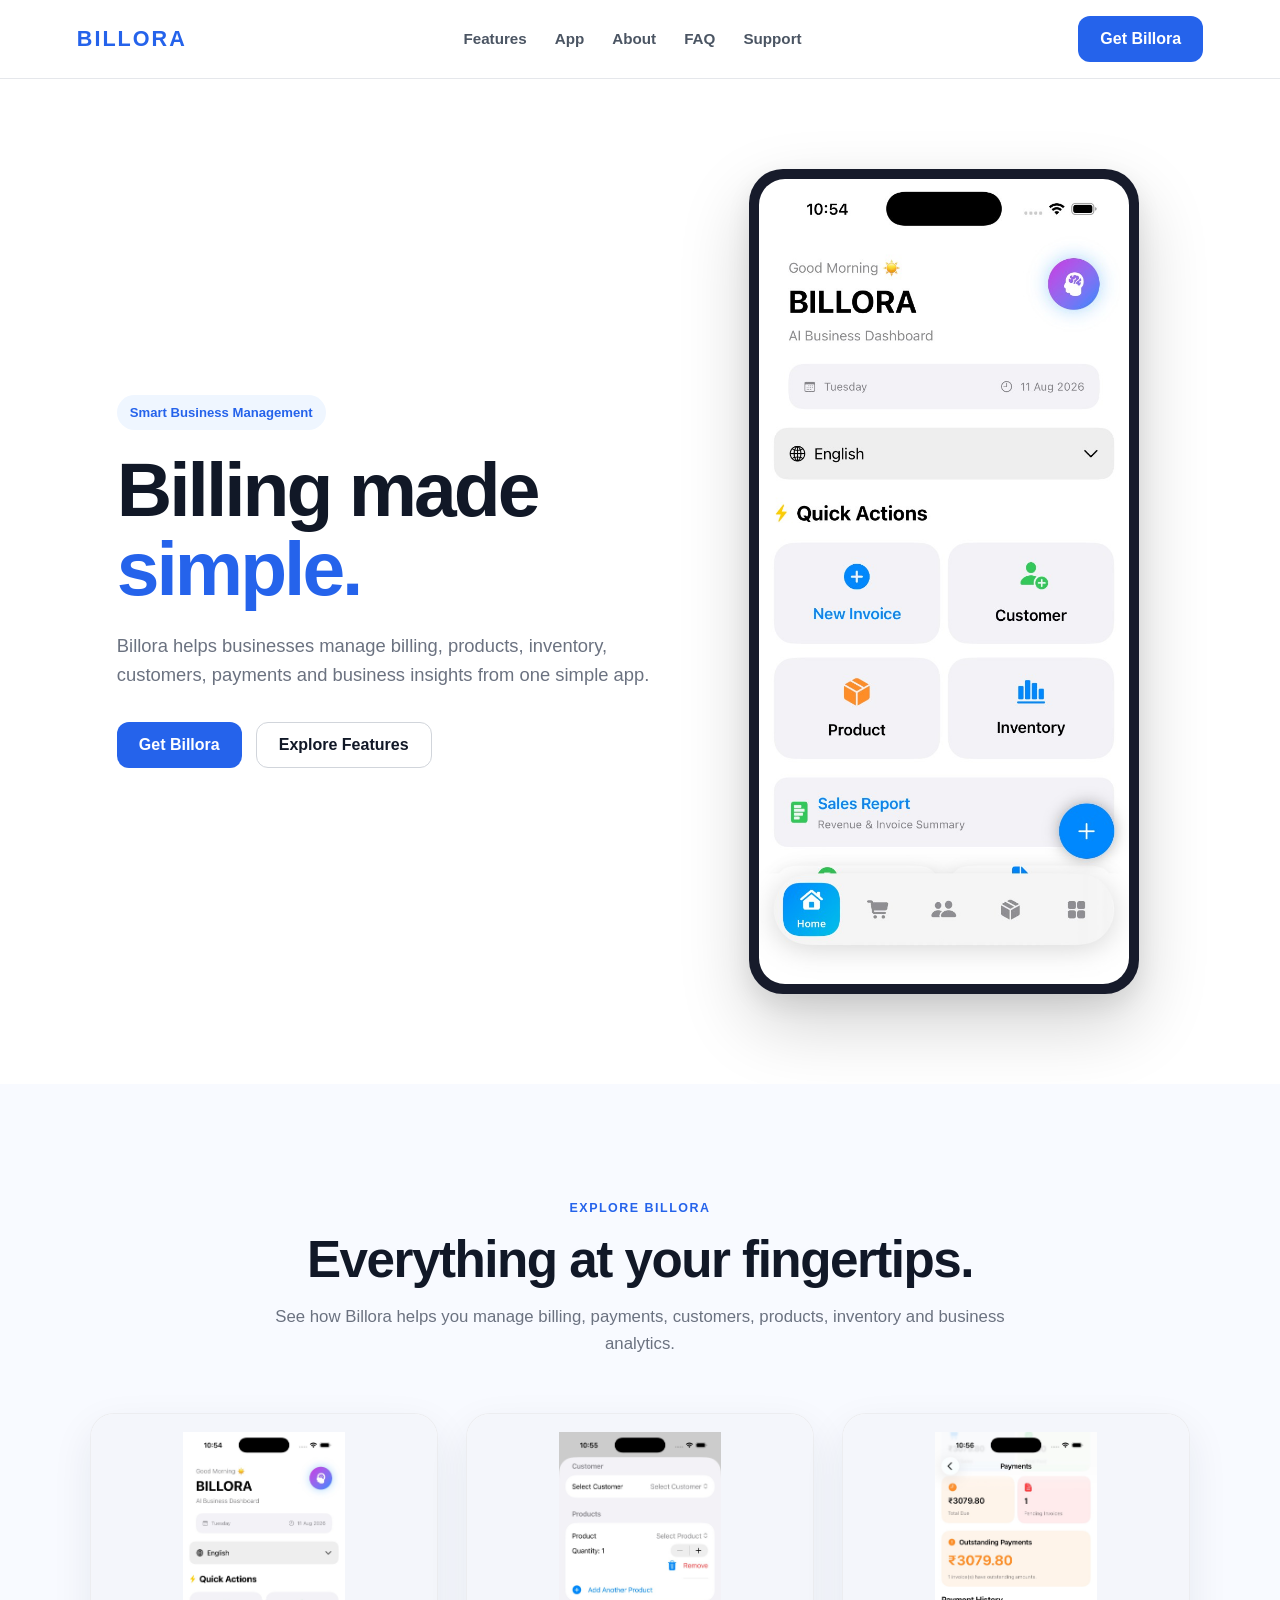
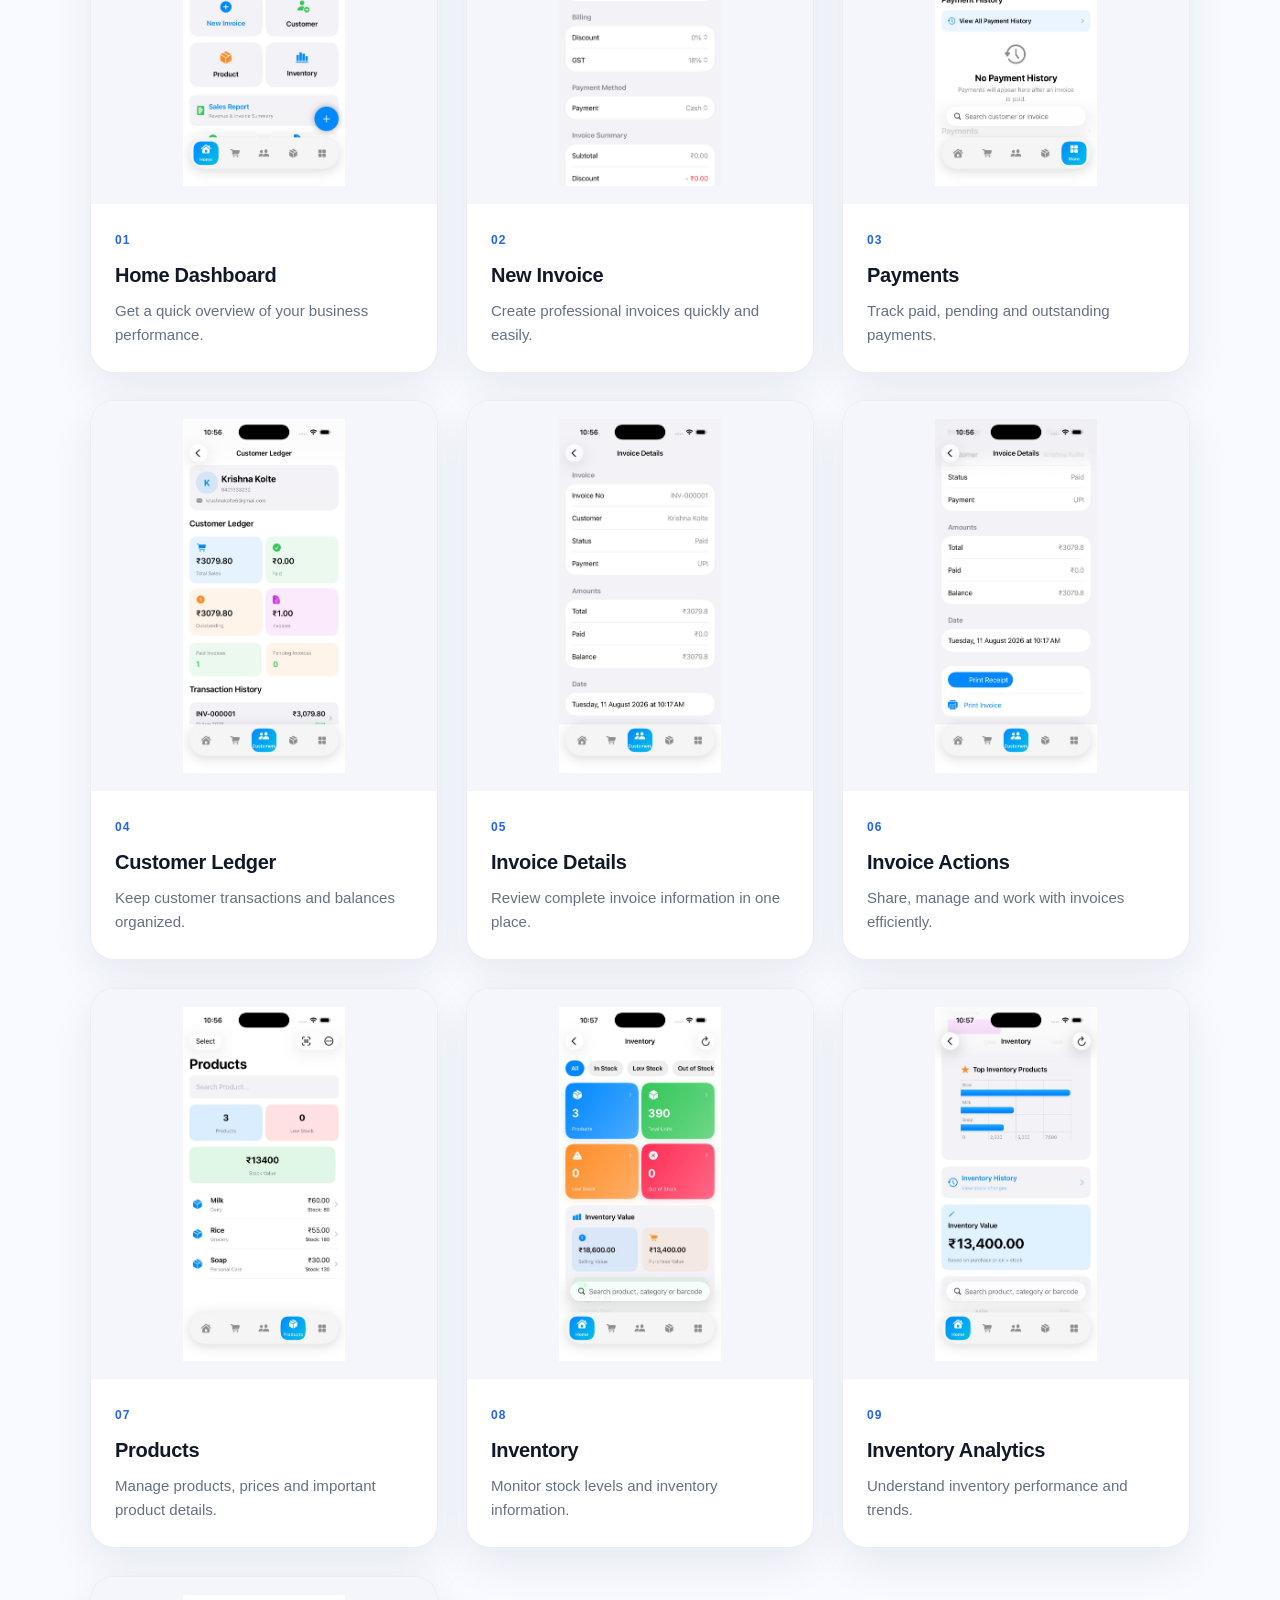
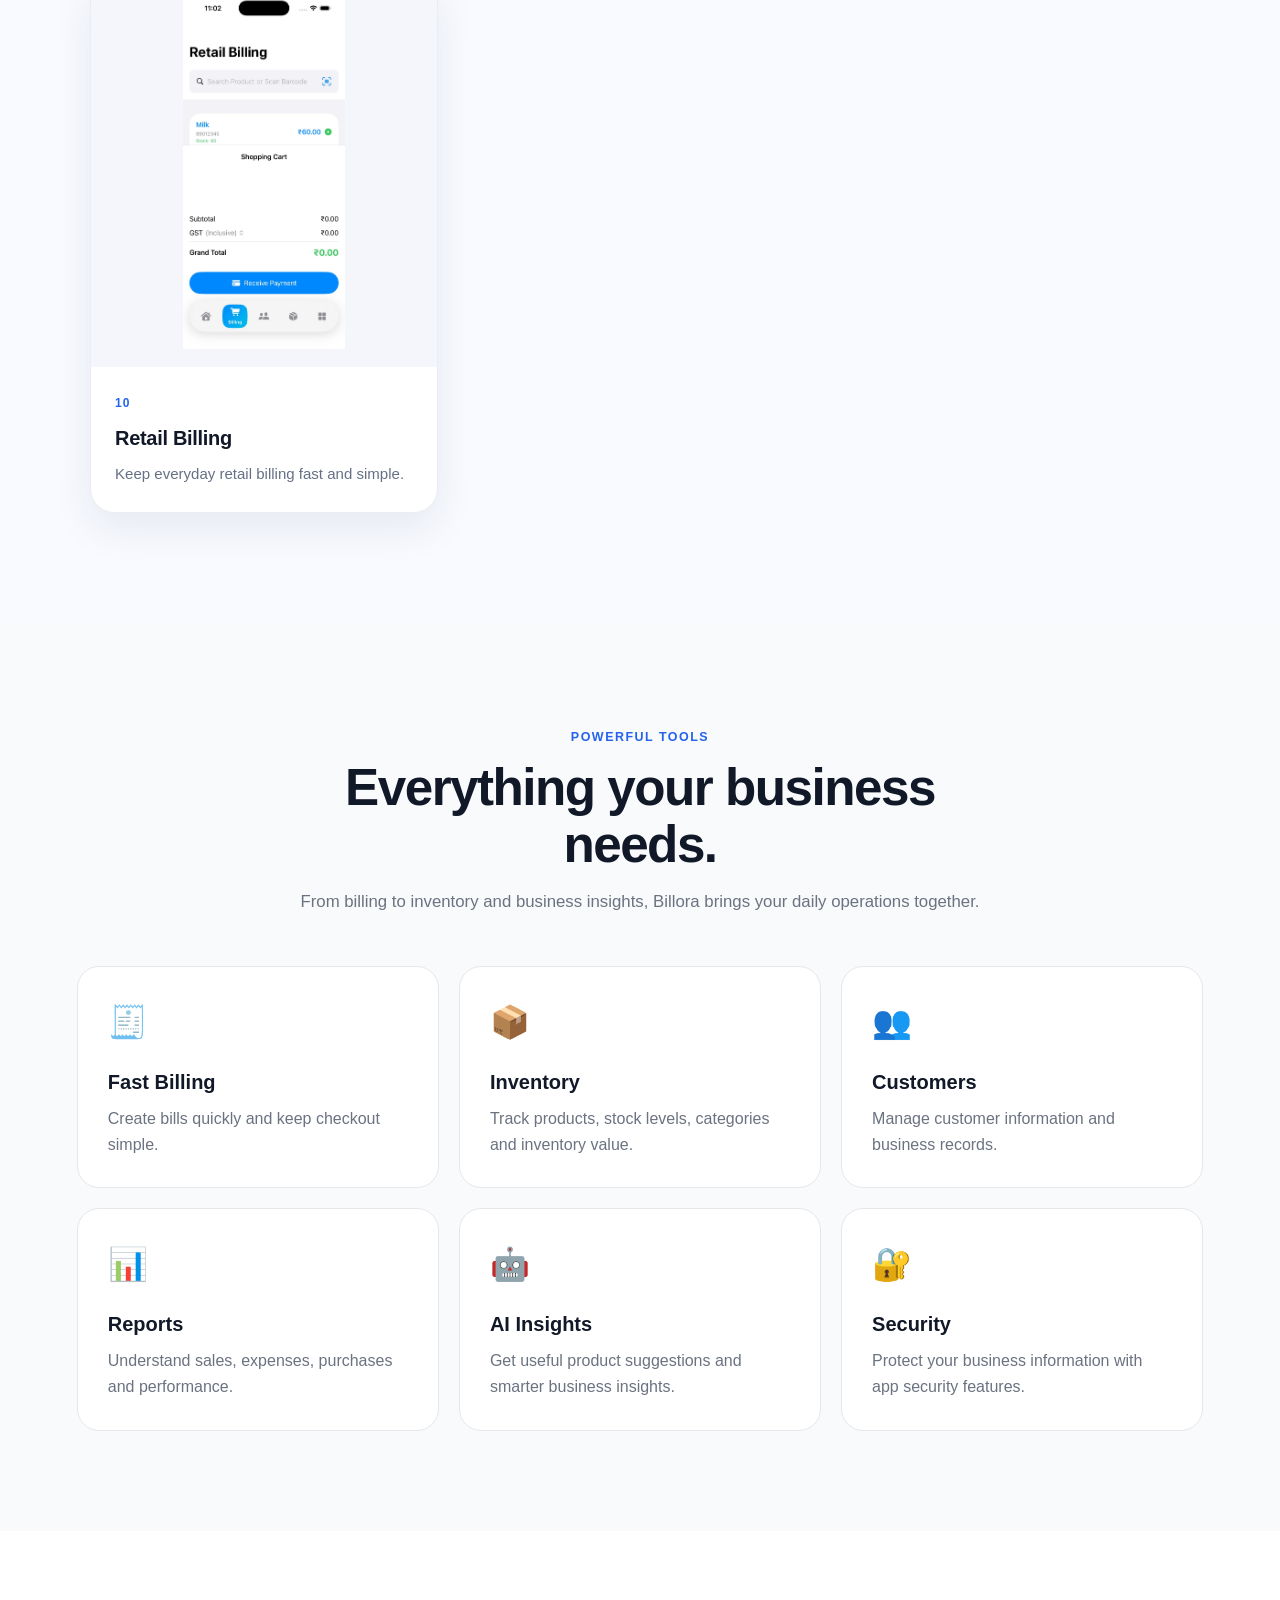
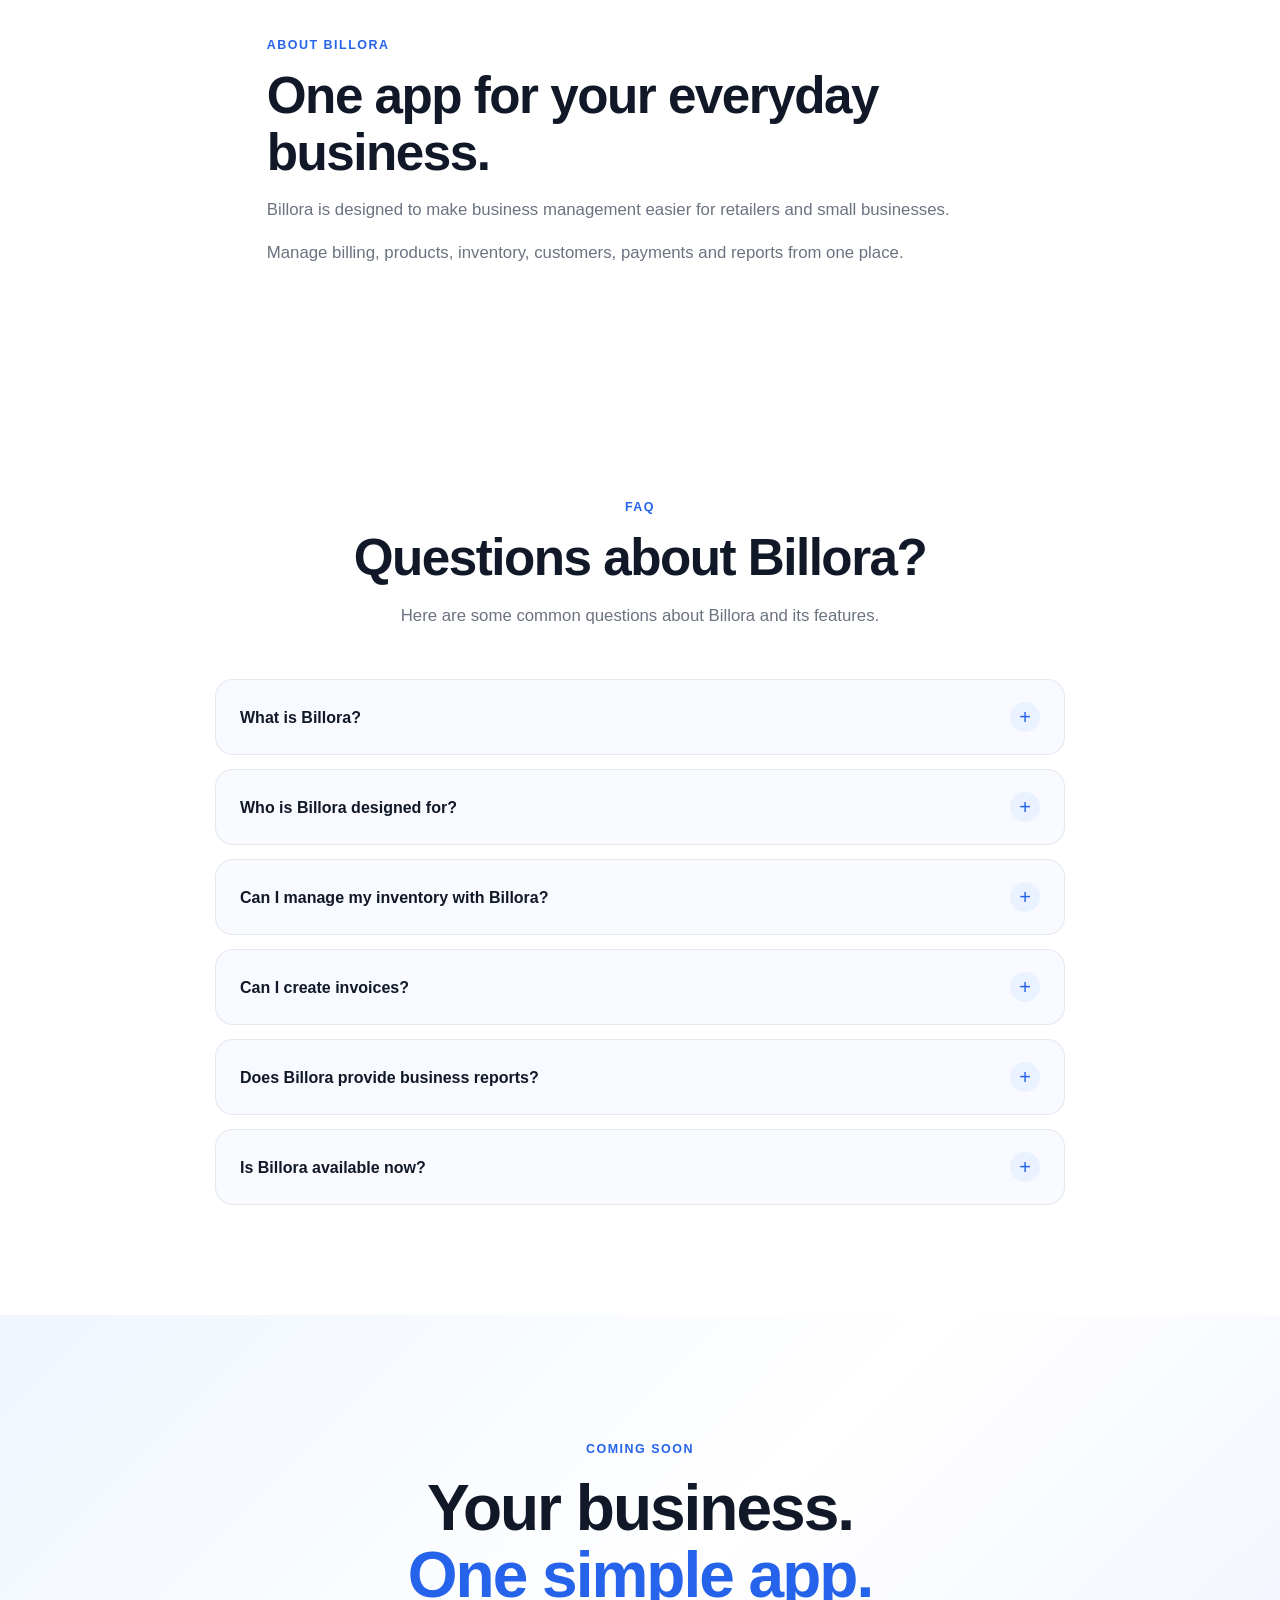
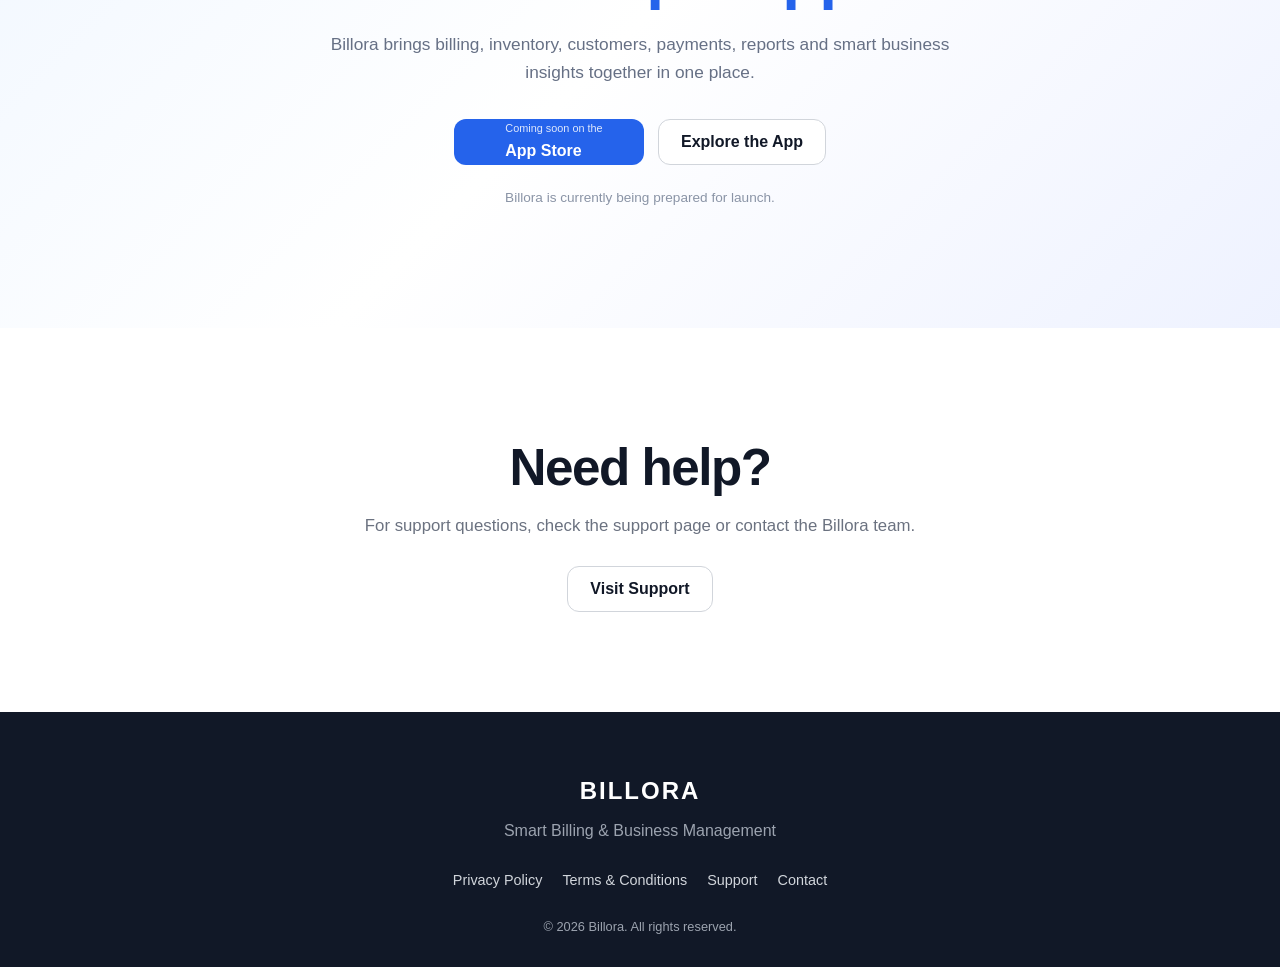
==== commit 93392345: "Refactor HTML structure and enhance accessibility" ====
--- a/index.html
+++ b/index.html
@@ -1,982 +1,679 @@
 <!DOCTYPE html>
 <html lang="en">
-
-<head>
-
-  <!-- Basic document settings -->
-  <meta charset="UTF-8">
-
-  <meta
-    name="viewport"
-    content="width=device-width, initial-scale=1.0"
+    <head>
+
+      <meta charset="UTF-8">
+
+      <meta
+        name="viewport"
+        content="width=device-width, initial-scale=1.0"
+      >
+
+      <title>
+        Billora — Smart Billing & Business Management
+      </title>
+
+      <meta
+        name="description"
+        content="Billora is a smart billing and business management app for billing, inventory, customers, payments, reports and business insights."
+      >
+
+      <meta
+        name="application-name"
+        content="Billora"
+      >
+
+      <meta
+        name="author"
+        content="Billora"
+      >
+
+      <meta
+        name="robots"
+        content="index, follow"
+      >
+
+      <meta
+        name="theme-color"
+        content="#2563eb"
+      >
+
+      <meta
+        name="color-scheme"
+        content="light"
+      >
+
+      <!-- Favicon -->
+    <link rel="icon" href="favicon.png">
+
+      <link
+        rel="apple-touch-icon"
+        sizes="512x512"
+        href="favicon.png?v=2"
+      >
+      <!-- Social sharing -->
+      <meta
+        property="og:type"
+        content="website"
+      >
+
+      <meta
+        property="og:title"
+        content="Billora — Smart Billing & Business Management"
+      >
+
+      <meta
+        property="og:description"
+        content="Manage billing, inventory, customers, payments and business insights with Billora."
+      >
+
+      <meta
+        property="og:image"
+        content="./Images/01_Home.png"
+      >
+
+      <meta
+        property="og:site_name"
+        content="Billora"
+      >
+<link rel="icon" type="image/png" href="./favicon.png">
+      <link rel="stylesheet" href="style.css">
+
+    </head>
+
+<body>
+
+<a class="skip-link" href="#main-content">
+  Skip to main content
+</a>
+
+<header class="navbar" id="navbar">
+
+  <a class="logo" href="index.html">BILLORA</a>
+
+  <nav id="main-navigation">
+    <a href="#features">Features</a>
+    <a href="#screenshots">App</a>
+    <a href="#about">About</a>
+    <a href="#faq">FAQ</a>
+    <a href="#support">Support</a>
+    <a href="#download" class="mobile-download-link">Get Billora</a>
+  </nav>
+
+  <a href="#download" class="nav-button magnetic">
+    Get Billora
+  </a>
+
+  <button
+    class="menu-button"
+    id="menu-button"
+    type="button"
+    aria-label="Open navigation menu"
+    aria-expanded="false"
+    aria-controls="main-navigation"
   >
-
-  <!-- SEO -->
-  <title>Billora — Smart Billing & Business Management</title>
-
-  <meta
-    name="description"
-    content="Billora is a smart billing and business management app for billing, inventory, customers, payments, reports and business insights."
-  >
-
-  <meta
-    name="application-name"
-    content="Billora"
-  >
-
-  <meta
-    name="author"
-    content="Billora"
-  >
-
-  <meta
-    name="robots"
-    content="index, follow"
-  >
-
-  <meta
-    name="theme-color"
-    content="#2563eb"
-  >
-
-  <meta
-    name="color-scheme"
-    content="light"
-  >
-
-  <!-- Favicon -->
-  <link
-    rel="icon"
-    type="image/png"
-    href="./favicon.png?v=3"
-  >
-
-  <link
-    rel="apple-touch-icon"
-    sizes="512x512"
-    href="./favicon.png?v=3"
-  >
-
-  <!-- Social sharing -->
-  <meta
-    property="og:type"
-    content="website"
-  >
-
-  <meta
-    property="og:title"
-    content="Billora — Smart Billing & Business Management"
-  >
-
-  <meta
-    property="og:description"
-    content="Manage billing, inventory, customers, payments and business insights with Billora."
-  >
-
-  <meta
-    property="og:image"
-    content="./Images/01_Home.png"
-  >
-
-  <meta
-    property="og:site_name"
-    content="Billora"
-  >
-
-  <!-- Stylesheet -->
-  <link
-    rel="stylesheet"
-    href="style.css"
-  >
-
-</head>
-
-
-<body>
-
-  <!-- Accessibility -->
-  <a
-    class="skip-link"
-    href="#main-content"
-  >
-    Skip to main content
-  </a>
-
-
-  <!-- ==================== NAVIGATION ==================== -->
-
-  <header class="navbar">
-
-    <a
-      class="logo"
-      href="index.html"
-    >
-      BILLORA
+    <span></span>
+    <span></span>
+    <span></span>
+  </button>
+
+</header>
+<main id="main-content">
+
+<!-- HERO -->
+
+<section class="hero">
+
+  <div class="hero-content">
+
+    <span class="badge hero-in" style="--d:0">
+      Smart Business Management
+    </span>
+
+    <h1 class="hero-in" style="--d:1">
+      Billing made <span>simple.</span>
+    </h1>
+
+    <p class="hero-in" style="--d:2">
+      Billora helps businesses manage billing, products,
+      inventory, customers, payments and business insights
+      from one simple app.
+    </p>
+
+    <div class="hero-buttons hero-in" style="--d:3">
+
+      <a href="#download" class="primary-button magnetic">
+        Get Billora
+      </a>
+
+      <a href="#features" class="secondary-button magnetic">
+        Explore Features
+      </a>
+
+    </div>
+
+  </div>
+
+  <div class="hero-preview hero-in hero-in--preview" id="app" style="--d:2">
+    <div class="real-app-preview floaty">
+      <img
+       src="./Images/01_Home.png"
+       alt="Billora business management dashboard">
+          
+    </div>
+  </div>
+
+</section>
+
+
+<!-- FEATURES -->
+<section id="screenshots" class="app-showcase">
+
+  <div class="section-heading reveal">
+    <span>EXPLORE BILLORA</span>
+    <h2>Everything at your fingertips.</h2>
+    <p>
+      See how Billora helps you manage billing, payments, customers,
+      products, inventory and business analytics.
+    </p>
+  </div>
+
+  <div class="screenshot-grid">
+
+    <article class="screenshot-card reveal">
+      <img
+        src="./Images/01_Home.png"
+        alt="Billora Home dashboard"
+        width="800"
+        height="1200"
+      >
+      <div class="screenshot-info">
+        <span>01</span>
+        <h3>Home Dashboard</h3>
+        <p>Get a quick overview of your business performance.</p>
+      </div>
+    </article>
+
+    <article class="screenshot-card reveal">
+      <img
+        src="./Images/02_New_Invoice.png"
+        alt="Billora New Invoice screen"
+        width="800"
+        height="1200"
+        loading="lazy"
+      >
+      <div class="screenshot-info">
+        <span>02</span>
+        <h3>New Invoice</h3>
+        <p>Create professional invoices quickly and easily.</p>
+      </div>
+    </article>
+
+    <article class="screenshot-card reveal">
+      <img
+        src="./Images/03_Payments.png"
+        alt="Billora Payments screen"
+        width="800"
+        height="1200"
+        loading="lazy"
+      >
+      <div class="screenshot-info">
+        <span>03</span>
+        <h3>Payments</h3>
+        <p>Track paid, pending and outstanding payments.</p>
+      </div>
+    </article>
+
+    <article class="screenshot-card reveal">
+      <img
+        src="./Images/04_Customer_Ledger.png"
+        alt="Billora Customer Ledger screen"
+        width="800"
+        height="1200"
+        loading="lazy"
+      >
+      <div class="screenshot-info">
+        <span>04</span>
+        <h3>Customer Ledger</h3>
+        <p>Keep customer transactions and balances organized.</p>
+      </div>
+    </article>
+
+    <article class="screenshot-card reveal">
+      <img
+        src="./Images/05_Invoice_Details.png"
+        alt="Billora Invoice Details screen"
+        width="800"
+        height="1200"
+        loading="lazy"
+      >
+      <div class="screenshot-info">
+        <span>05</span>
+        <h3>Invoice Details</h3>
+        <p>Review complete invoice information in one place.</p>
+      </div>
+    </article>
+
+    <article class="screenshot-card reveal">
+      <img
+        src="./Images/06_Invoice_Details_Actions.png"
+        alt="Billora Invoice Actions screen"
+        width="800"
+        height="1200"
+        loading="lazy"
+      >
+      <div class="screenshot-info">
+        <span>06</span>
+        <h3>Invoice Actions</h3>
+        <p>Share, manage and work with invoices efficiently.</p>
+      </div>
+    </article>
+
+    <article class="screenshot-card reveal">
+      <img
+        src="./Images/07_Products.png"
+        alt="Billora Products screen"
+        width="800"
+        height="1200"
+        loading="lazy"
+      >
+      <div class="screenshot-info">
+        <span>07</span>
+        <h3>Products</h3>
+        <p>Manage products, prices and important product details.</p>
+      </div>
+    </article>
+
+    <article class="screenshot-card reveal">
+      <img
+        src="./Images/08_Inventory.png"
+        alt="Billora Inventory screen"
+        width="800"
+        height="1200"
+        loading="lazy"
+      >
+      <div class="screenshot-info">
+        <span>08</span>
+        <h3>Inventory</h3>
+        <p>Monitor stock levels and inventory information.</p>
+      </div>
+    </article>
+
+    <article class="screenshot-card reveal">
+      <img
+        src="./Images/09_Inventory_Analytics.png"
+        alt="Billora Inventory Analytics screen"
+        width="800"
+        height="1200"
+        loading="lazy"
+      >
+      <div class="screenshot-info">
+        <span>09</span>
+        <h3>Inventory Analytics</h3>
+        <p>Understand inventory performance and trends.</p>
+      </div>
+    </article>
+
+    <article class="screenshot-card reveal">
+      <img
+        src="./Images/10_Retail_Billing.png"
+        alt="Billora Retail Billing screen"
+        width="800"
+        height="1200"
+        loading="lazy"
+      >
+      <div class="screenshot-info">
+        <span>10</span>
+        <h3>Retail Billing</h3>
+        <p>Keep everyday retail billing fast and simple.</p>
+      </div>
+    </article>
+
+  </div>
+</section>
+
+<section id="features" class="features">
+
+  <div class="section-heading reveal">
+
+    <span>POWERFUL TOOLS</span>
+
+    <h2>
+      Everything your business needs.
+    </h2>
+
+    <p>
+      From billing to inventory and business insights,
+      Billora brings your daily operations together.
+    </p>
+
+  </div>
+
+
+  <div class="feature-grid">
+
+    <article class="feature-card reveal">
+
+      <div class="feature-icon">🧾</div>
+
+      <h3>Fast Billing</h3>
+
+      <p>
+        Create bills quickly and keep checkout simple.
+      </p>
+
+    </article>
+
+
+    <article class="feature-card reveal">
+
+      <div class="feature-icon">📦</div>
+
+      <h3>Inventory</h3>
+
+      <p>
+        Track products, stock levels, categories
+        and inventory value.
+      </p>
+
+    </article>
+
+
+    <article class="feature-card reveal">
+
+      <div class="feature-icon">👥</div>
+
+      <h3>Customers</h3>
+
+      <p>
+        Manage customer information and business records.
+      </p>
+
+    </article>
+
+
+    <article class="feature-card reveal">
+
+      <div class="feature-icon">📊</div>
+
+      <h3>Reports</h3>
+
+      <p>
+        Understand sales, expenses, purchases
+        and performance.
+      </p>
+
+    </article>
+
+
+    <article class="feature-card reveal">
+
+      <div class="feature-icon">🤖</div>
+
+      <h3>AI Insights</h3>
+
+      <p>
+        Get useful product suggestions and smarter
+        business insights.
+      </p>
+
+    </article>
+
+
+    <article class="feature-card reveal">
+
+      <div class="feature-icon">🔐</div>
+
+      <h3>Security</h3>
+
+      <p>
+        Protect your business information with
+        app security features.
+      </p>
+
+    </article>
+
+  </div>
+
+</section>
+
+
+<!-- ABOUT -->
+
+<section id="about" class="about">
+
+  <div class="reveal">
+
+    <span class="section-label">
+      ABOUT BILLORA
+    </span>
+
+    <h2>
+      One app for your everyday business.
+    </h2>
+
+    <p>
+      Billora is designed to make business management
+      easier for retailers and small businesses.
+    </p>
+
+    <p>
+      Manage billing, products, inventory, customers,
+      payments and reports from one place.
+    </p>
+
+  </div>
+
+</section>
+
+<!-- FAQ -->
+<section id="faq" class="faq-section">
+
+  <div class="section-heading reveal">
+    <span>FAQ</span>
+    <h2>Questions about Billora?</h2>
+    <p>
+      Here are some common questions about Billora and its features.
+    </p>
+  </div>
+
+  <div class="faq-list reveal">
+
+    <details class="faq-item">
+      <summary>
+        What is Billora?
+        <span>+</span>
+      </summary>
+      <div class="faq-answer">
+        <p>
+          Billora is a smart billing and business management app
+          designed to help businesses manage invoices, products,
+          inventory, customers, payments and business insights.
+        </p>
+      </div>
+    </details>
+
+    <details class="faq-item">
+      <summary>
+        Who is Billora designed for?
+        <span>+</span>
+      </summary>
+      <div class="faq-answer">
+        <p>
+          Billora is designed with retailers and small businesses
+          in mind, helping them manage everyday business operations
+          from one place.
+        </p>
+      </div>
+    </details>
+
+    <details class="faq-item">
+      <summary>
+        Can I manage my inventory with Billora?
+        <span>+</span>
+      </summary>
+      <div class="faq-answer">
+        <p>
+          Yes. Billora includes product and inventory management
+          features for monitoring products, stock levels and
+          inventory information.
+        </p>
+      </div>
+    </details>
+
+    <details class="faq-item">
+      <summary>
+        Can I create invoices?
+        <span>+</span>
+      </summary>
+      <div class="faq-answer">
+        <p>
+          Yes. Billora provides invoice creation and invoice
+          management features to help simplify billing.
+        </p>
+      </div>
+    </details>
+
+    <details class="faq-item">
+      <summary>
+        Does Billora provide business reports?
+        <span>+</span>
+      </summary>
+      <div class="faq-answer">
+        <p>
+          Billora includes business reporting and analytics features
+          to help you understand sales, purchases, expenses and
+          other business information.
+        </p>
+      </div>
+    </details>
+
+    <details class="faq-item">
+      <summary>
+        Is Billora available now?
+        <span>+</span>
+      </summary>
+      <div class="faq-answer">
+        <p>
+          Billora is currently being prepared for launch.
+          Availability and supported platforms will be announced
+          when the app is ready.
+        </p>
+      </div>
+    </details>
+
+  </div>
+
+</section>
+<!-- DOWNLOAD -->
+
+<section id="download" class="download download-section">
+
+  <div class="download-content reveal">
+
+    <span class="section-label">COMING SOON</span>
+
+    <h2>
+      Your business.<br>
+      <span>One simple app.</span>
+    </h2>
+
+    <p>
+      Billora brings billing, inventory, customers, payments,
+      reports and smart business insights together in one place.
+    </p>
+
+    <div class="download-buttons">
+
+      <a href="#" class="primary-button coming-soon-button">
+        <span class="download-icon"></span>
+        <span>
+          <small>Coming soon on the</small>
+          App Store
+        </span>
+      </a>
+
+      <a href="#screenshots" class="secondary-button magnetic">
+        Explore the App
+      </a>
+
+    </div>
+
+    <p class="launch-note">
+      Billora is currently being prepared for launch.
+    </p>
+
+  </div>
+
+</section>
+
+
+<!-- SUPPORT -->
+
+<section id="support" class="support">
+
+  <div class="reveal">
+
+    <h2>
+      Need help?
+    </h2>
+
+    <p>
+      For support questions, check the support page
+      or contact the Billora team.
+    </p>
+
+    <a href="support.html" class="secondary-button magnetic">
+      Visit Support
     </a>
 
-    <nav id="main-navigation">
-
-      <a href="#features">
-        Features
-      </a>
-
-      <a href="#screenshots">
-        App
-      </a>
-
-      <a href="#about">
-        About
-      </a>
-
-      <a href="#faq">
-        FAQ
-      </a>
-
-      <a href="#support">
-        Support
-      </a>
-
-    </nav>
-
-    <a
-      href="#download"
-      class="nav-button"
-    >
-      Get Billora
+  </div>
+
+</section>
+
+</main>
+
+
+<!-- FOOTER -->
+
+<footer>
+
+  <div class="footer-logo">
+    BILLORA
+  </div>
+
+  <p>
+    Smart Billing & Business Management
+  </p>
+
+  <div class="footer-links">
+
+    <a href="privacy.html">
+      Privacy Policy
     </a>
 
-    <button
-      class="menu-button"
-      id="menu-button"
-      type="button"
-      aria-label="Open navigation menu"
-      aria-expanded="false"
-    >
-      <span></span>
-      <span></span>
-      <span></span>
-    </button>
-
-  </header>
-
-
-  <main id="main-content">
-
-
-    <!-- ==================== HERO ==================== -->
-
-    <section class="hero">
-
-      <div class="hero-content">
-
-        <span class="badge">
-          Smart Business Management
-        </span>
-
-        <h1>
-          Billing made <span>simple.</span>
-        </h1>
-
-        <p>
-          Billora helps businesses manage billing, products,
-          inventory, customers, payments and business insights
-          from one simple app.
-        </p>
-
-        <div class="hero-buttons">
-
-          <a
-            href="#download"
-            class="primary-button"
-          >
-            Get Billora
-          </a>
-
-          <a
-            href="#features"
-            class="secondary-button"
-          >
-            Explore Features
-          </a>
-
-        </div>
-
-      </div>
-
-
-      <!-- Hero app preview -->
-
-      <div
-        class="hero-preview"
-        id="app"
-      >
-
-        <div class="real-app-preview">
-
-          <img
-            src="./Images/01_Home.png"
-            alt="Billora business management dashboard"
-          >
-
-        </div>
-
-      </div>
-
-    </section>
-
-
-    <!-- ==================== APP SHOWCASE ==================== -->
-
-    <section
-      id="screenshots"
-      class="app-showcase"
-    >
-
-      <div class="section-heading">
-
-        <span>
-          EXPLORE BILLORA
-        </span>
-
-        <h2>
-          Everything at your fingertips.
-        </h2>
-
-        <p>
-          See how Billora helps you manage billing, payments,
-          customers, products, inventory and business analytics.
-        </p>
-
-      </div>
-
-
-      <div class="screenshot-grid">
-
-
-        <!-- 01 -->
-
-        <article class="screenshot-card">
-
-          <img
-            src="./Images/01_Home.png"
-            alt="Billora Home dashboard"
-            width="800"
-            height="1200"
-          >
-
-          <div class="screenshot-info">
-
-            <span>01</span>
-
-            <h3>
-              Home Dashboard
-            </h3>
-
-            <p>
-              Get a quick overview of your business performance.
-            </p>
-
-          </div>
-
-        </article>
-
-
-        <!-- 02 -->
-
-        <article class="screenshot-card">
-
-          <img
-            src="./Images/02_New_Invoice.png"
-            alt="Billora New Invoice screen"
-            width="800"
-            height="1200"
-            loading="lazy"
-          >
-
-          <div class="screenshot-info">
-
-            <span>02</span>
-
-            <h3>
-              New Invoice
-            </h3>
-
-            <p>
-              Create professional invoices quickly and easily.
-            </p>
-
-          </div>
-
-        </article>
-
-
-        <!-- 03 -->
-
-        <article class="screenshot-card">
-
-          <img
-            src="./Images/03_Payments.png"
-            alt="Billora Payments screen"
-            width="800"
-            height="1200"
-            loading="lazy"
-          >
-
-          <div class="screenshot-info">
-
-            <span>03</span>
-
-            <h3>
-              Payments
-            </h3>
-
-            <p>
-              Track paid, pending and outstanding payments.
-            </p>
-
-          </div>
-
-        </article>
-
-
-        <!-- 04 -->
-
-        <article class="screenshot-card">
-
-          <img
-            src="./Images/04_Customer_Ledger.png"
-            alt="Billora Customer Ledger screen"
-            width="800"
-            height="1200"
-            loading="lazy"
-          >
-
-          <div class="screenshot-info">
-
-            <span>04</span>
-
-            <h3>
-              Customer Ledger
-            </h3>
-
-            <p>
-              Keep customer transactions and balances organized.
-            </p>
-
-          </div>
-
-        </article>
-
-
-        <!-- 05 -->
-
-        <article class="screenshot-card">
-
-          <img
-            src="./Images/05_Invoice_Details.png"
-            alt="Billora Invoice Details screen"
-            width="800"
-            height="1200"
-            loading="lazy"
-          >
-
-          <div class="screenshot-info">
-
-            <span>05</span>
-
-            <h3>
-              Invoice Details
-            </h3>
-
-            <p>
-              Review complete invoice information in one place.
-            </p>
-
-          </div>
-
-        </article>
-
-
-        <!-- 06 -->
-
-        <article class="screenshot-card">
-
-          <img
-            src="./Images/06_Invoice_Details_Actions.png"
-            alt="Billora Invoice Actions screen"
-            width="800"
-            height="1200"
-            loading="lazy"
-          >
-
-          <div class="screenshot-info">
-
-            <span>06</span>
-
-            <h3>
-              Invoice Actions
-            </h3>
-
-            <p>
-              Share, manage and work with invoices efficiently.
-            </p>
-
-          </div>
-
-        </article>
-
-
-        <!-- 07 -->
-
-        <article class="screenshot-card">
-
-          <img
-            src="./Images/07_Products.png"
-            alt="Billora Products screen"
-            width="800"
-            height="1200"
-            loading="lazy"
-          >
-
-          <div class="screenshot-info">
-
-            <span>07</span>
-
-            <h3>
-              Products
-            </h3>
-
-            <p>
-              Manage products, prices and important product details.
-            </p>
-
-          </div>
-
-        </article>
-
-
-        <!-- 08 -->
-
-        <article class="screenshot-card">
-
-          <img
-            src="./Images/08_Inventory.png"
-            alt="Billora Inventory screen"
-            width="800"
-            height="1200"
-            loading="lazy"
-          >
-
-          <div class="screenshot-info">
-
-            <span>08</span>
-
-            <h3>
-              Inventory
-            </h3>
-
-            <p>
-              Monitor stock levels and inventory information.
-            </p>
-
-          </div>
-
-        </article>
-
-
-        <!-- 09 -->
-
-        <article class="screenshot-card">
-
-          <img
-            src="./Images/09_Inventory_Analytics.png"
-            alt="Billora Inventory Analytics screen"
-            width="800"
-            height="1200"
-            loading="lazy"
-          >
-
-          <div class="screenshot-info">
-
-            <span>09</span>
-
-            <h3>
-              Inventory Analytics
-            </h3>
-
-            <p>
-              Understand inventory performance and trends.
-            </p>
-
-          </div>
-
-        </article>
-
-
-        <!-- 10 -->
-
-        <article class="screenshot-card">
-
-          <img
-            src="./Images/10_Retail_Billing.png"
-            alt="Billora Retail Billing screen"
-            width="800"
-            height="1200"
-            loading="lazy"
-          >
-
-          <div class="screenshot-info">
-
-            <span>10</span>
-
-            <h3>
-              Retail Billing
-            </h3>
-
-            <p>
-              Keep everyday retail billing fast and simple.
-            </p>
-
-          </div>
-
-        </article>
-
-      </div>
-
-    </section>
-
-
-    <!-- ==================== FEATURES ==================== -->
-
-    <section
-      id="features"
-      class="features"
-    >
-
-      <div class="section-heading">
-
-        <span>
-          POWERFUL TOOLS
-        </span>
-
-        <h2>
-          Everything your business needs.
-        </h2>
-
-        <p>
-          From billing to inventory and business insights,
-          Billora brings your daily operations together.
-        </p>
-
-      </div>
-
-
-      <div class="feature-grid">
-
-
-        <article class="feature-card">
-
-          <div class="feature-icon">
-            🧾
-          </div>
-
-          <h3>
-            Fast Billing
-          </h3>
-
-          <p>
-            Create bills quickly and keep checkout simple.
-          </p>
-
-        </article>
-
-
-        <article class="feature-card">
-
-          <div class="feature-icon">
-            📦
-          </div>
-
-          <h3>
-            Inventory
-          </h3>
-
-          <p>
-            Track products, stock levels, categories
-            and inventory value.
-          </p>
-
-        </article>
-
-
-        <article class="feature-card">
-
-          <div class="feature-icon">
-            👥
-          </div>
-
-          <h3>
-            Customers
-          </h3>
-
-          <p>
-            Manage customer information and business records.
-          </p>
-
-        </article>
-
-
-        <article class="feature-card">
-
-          <div class="feature-icon">
-            📊
-          </div>
-
-          <h3>
-            Reports
-          </h3>
-
-          <p>
-            Understand sales, expenses, purchases
-            and performance.
-          </p>
-
-        </article>
-
-
-        <article class="feature-card">
-
-          <div class="feature-icon">
-            🤖
-          </div>
-
-          <h3>
-            AI Insights
-          </h3>
-
-          <p>
-            Get useful product suggestions and smarter
-            business insights.
-          </p>
-
-        </article>
-
-
-        <article class="feature-card">
-
-          <div class="feature-icon">
-            🔐
-          </div>
-
-          <h3>
-            Security
-          </h3>
-
-          <p>
-            Protect your business information with
-            app security features.
-          </p>
-
-        </article>
-
-      </div>
-
-    </section>
-
-
-    <!-- ==================== ABOUT ==================== -->
-
-    <section
-      id="about"
-      class="about"
-    >
-
-      <div>
-
-        <span class="section-label">
-          ABOUT BILLORA
-        </span>
-
-        <h2>
-          One app for your everyday business.
-        </h2>
-
-        <p>
-          Billora is designed to make business management
-          easier for retailers and small businesses.
-        </p>
-
-        <p>
-          Manage billing, products, inventory, customers,
-          payments and reports from one place.
-        </p>
-
-      </div>
-
-    </section>
-
-
-    <!-- ==================== FAQ ==================== -->
-
-    <section
-      id="faq"
-      class="faq-section"
-    >
-
-      <div class="section-heading">
-
-        <span>
-          FAQ
-        </span>
-
-        <h2>
-          Questions about Billora?
-        </h2>
-
-        <p>
-          Here are some common questions about Billora
-          and its features.
-        </p>
-
-      </div>
-
-
-      <div class="faq-list">
-
-
-        <details class="faq-item">
-
-          <summary>
-            What is Billora?
-            <span>+</span>
-          </summary>
-
-          <p>
-            Billora is a smart billing and business management app
-            designed to help businesses manage invoices, products,
-            inventory, customers, payments and business insights.
-          </p>
-
-        </details>
-
-
-        <details class="faq-item">
-
-          <summary>
-            Who is Billora designed for?
-            <span>+</span>
-          </summary>
-
-          <p>
-            Billora is designed with retailers and small businesses
-            in mind, helping them manage everyday business operations
-            from one place.
-          </p>
-
-        </details>
-
-
-        <details class="faq-item">
-
-          <summary>
-            Can I manage my inventory with Billora?
-            <span>+</span>
-          </summary>
-
-          <p>
-            Yes. Billora includes product and inventory management
-            features for monitoring products, stock levels and
-            inventory information.
-          </p>
-
-        </details>
-
-
-        <details class="faq-item">
-
-          <summary>
-            Can I create invoices?
-            <span>+</span>
-          </summary>
-
-          <p>
-            Yes. Billora provides invoice creation and invoice
-            management features to help simplify billing.
-          </p>
-
-        </details>
-
-
-        <details class="faq-item">
-
-          <summary>
-            Does Billora provide business reports?
-            <span>+</span>
-          </summary>
-
-          <p>
-            Billora includes business reporting and analytics features
-            to help you understand sales, purchases, expenses and
-            other business information.
-          </p>
-
-        </details>
-
-
-        <details class="faq-item">
-
-          <summary>
-            Is Billora available now?
-            <span>+</span>
-          </summary>
-
-          <p>
-            Billora is currently being prepared for launch.
-            Availability and supported platforms will be announced
-            when the app is ready.
-          </p>
-
-        </details>
-
-      </div>
-
-    </section>
-
-
-    <!-- ==================== DOWNLOAD ==================== -->
-
-    <section
-      id="download"
-      class="download download-section"
-    >
-
-      <div class="download-content">
-
-        <span class="section-label">
-          COMING SOON
-        </span>
-
-        <h2>
-          Your business.<br>
-          <span>One simple app.</span>
-        </h2>
-
-        <p>
-          Billora brings billing, inventory, customers, payments,
-          reports and smart business insights together in one place.
-        </p>
-
-        <div class="download-buttons">
-
-          <a
-            href="#"
-            class="primary-button coming-soon-button"
-          >
-
-            <span class="download-icon">
-              
-            </span>
-
-            <span>
-              <small>
-                Coming soon on the
-              </small>
-              App Store
-            </span>
-
-          </a>
-
-
-          <a
-            href="#screenshots"
-            class="secondary-button"
-          >
-            Explore the App
-          </a>
-
-        </div>
-
-        <p class="launch-note">
-          Billora is currently being prepared for launch.
-        </p>
-
-      </div>
-
-    </section>
-
-
-    <!-- ==================== SUPPORT ==================== -->
-
-    <section
-      id="support"
-      class="support"
-    >
-
-      <h2>
-        Need help?
-      </h2>
-
-      <p>
-        For support questions, check the support page
-        or contact the Billora team.
-      </p>
-
-      <a
-        href="support.html"
-        class="secondary-button"
-      >
-        Visit Support
-      </a>
-
-    </section>
-
-  </main>
-
-
-  <!-- ==================== FOOTER ==================== -->
-
-  <footer>
-
-    <div class="footer-logo">
-      BILLORA
-    </div>
-
-    <p>
-      Smart Billing & Business Management
-    </p>
-
-
-    <div class="footer-links">
-
-      <a href="privacy.html">
-        Privacy Policy
-      </a>
-
-      <a href="terms.html">
-        Terms & Conditions
-      </a>
-
-      <a href="support.html">
-        Support
-      </a>
-
-      <a href="contact.html">
-        Contact
-      </a>
-
-    </div>
-
-
-    <p class="copyright">
-      ©️ 2026 Billora. All rights reserved.
-    </p>
-
-  </footer>
-
-
-  <!-- JavaScript -->
-  <script src="script.js"></script>
+    <a href="terms.html">
+      Terms & Conditions
+    </a>
+
+    <a href="support.html">
+      Support
+    </a>
+
+    <a href="contact.html">
+      Contact
+    </a>
+
+  </div>
+
+  <p class="copyright">
+    ©️ 2026 Billora. All rights reserved.
+  </p>
+
+</footer>
+
+
+<script src="script.js"></script>
 
 </body>
-
 </html>
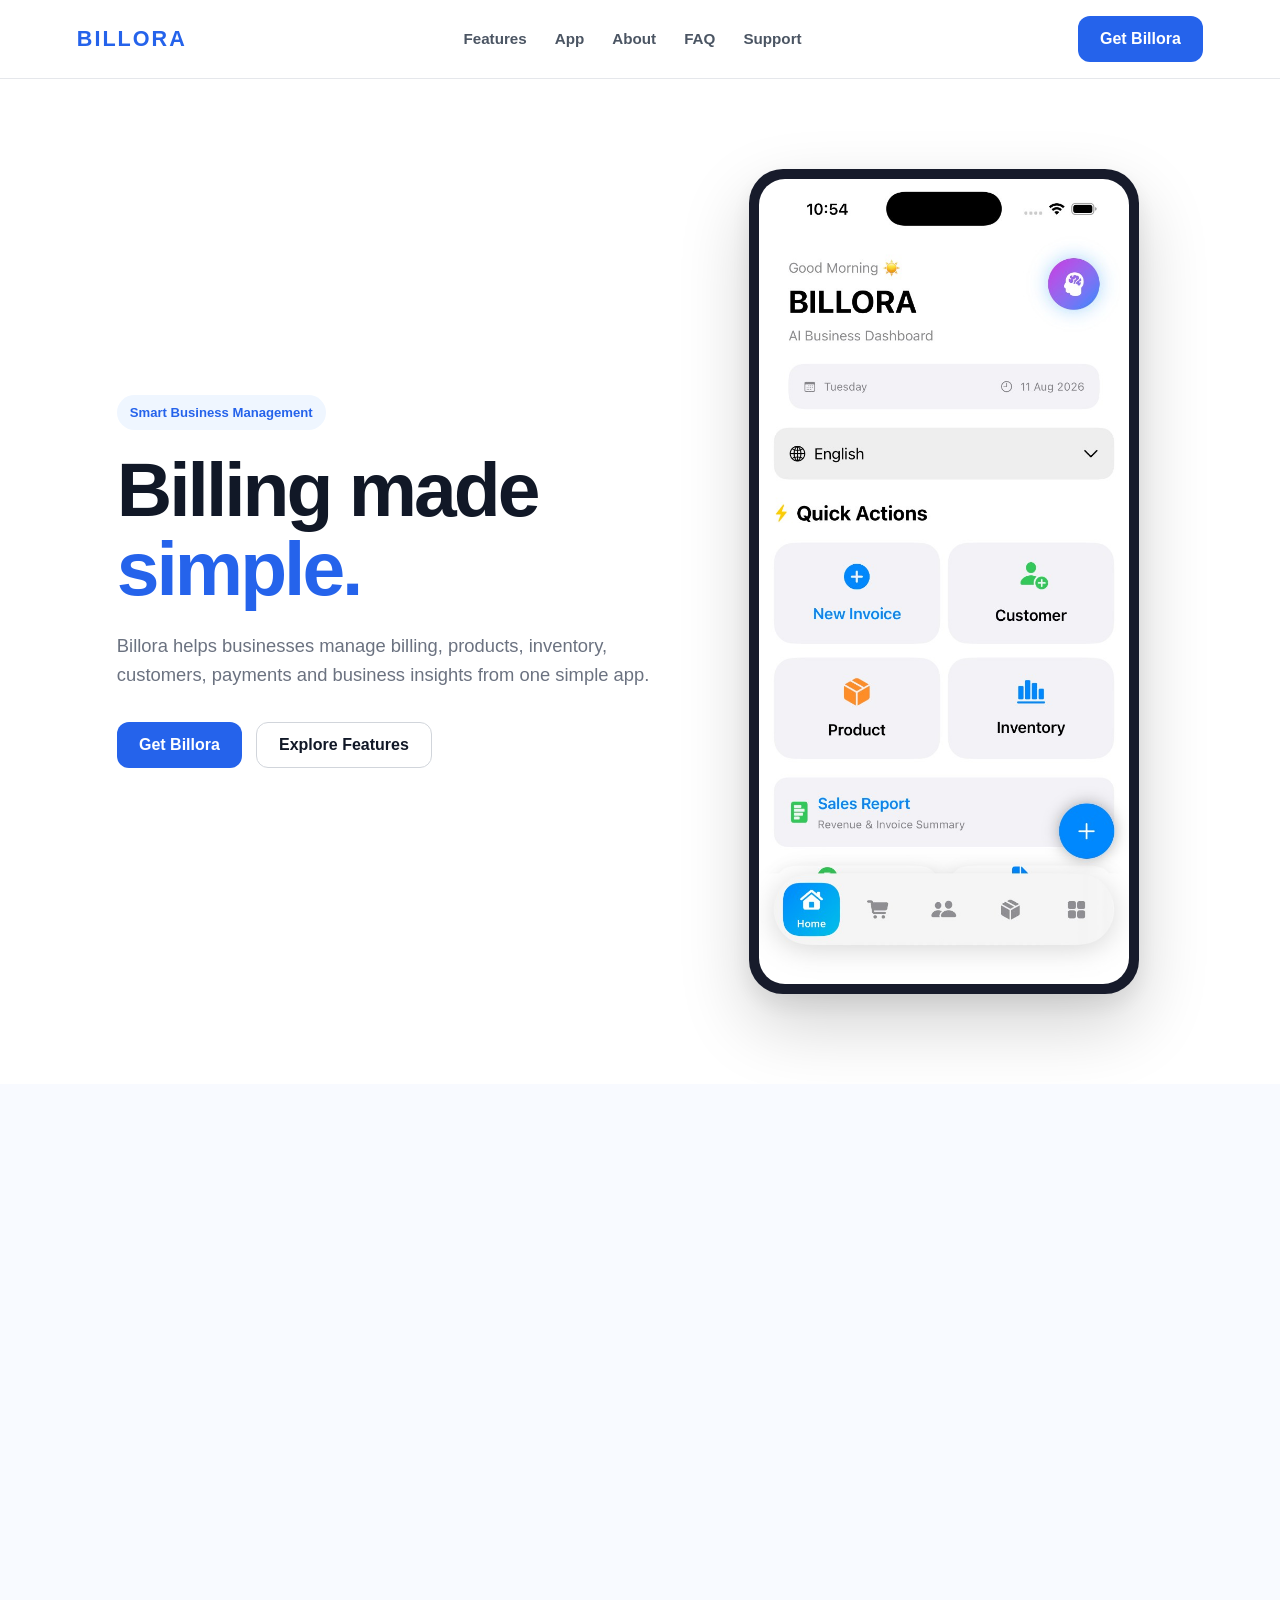
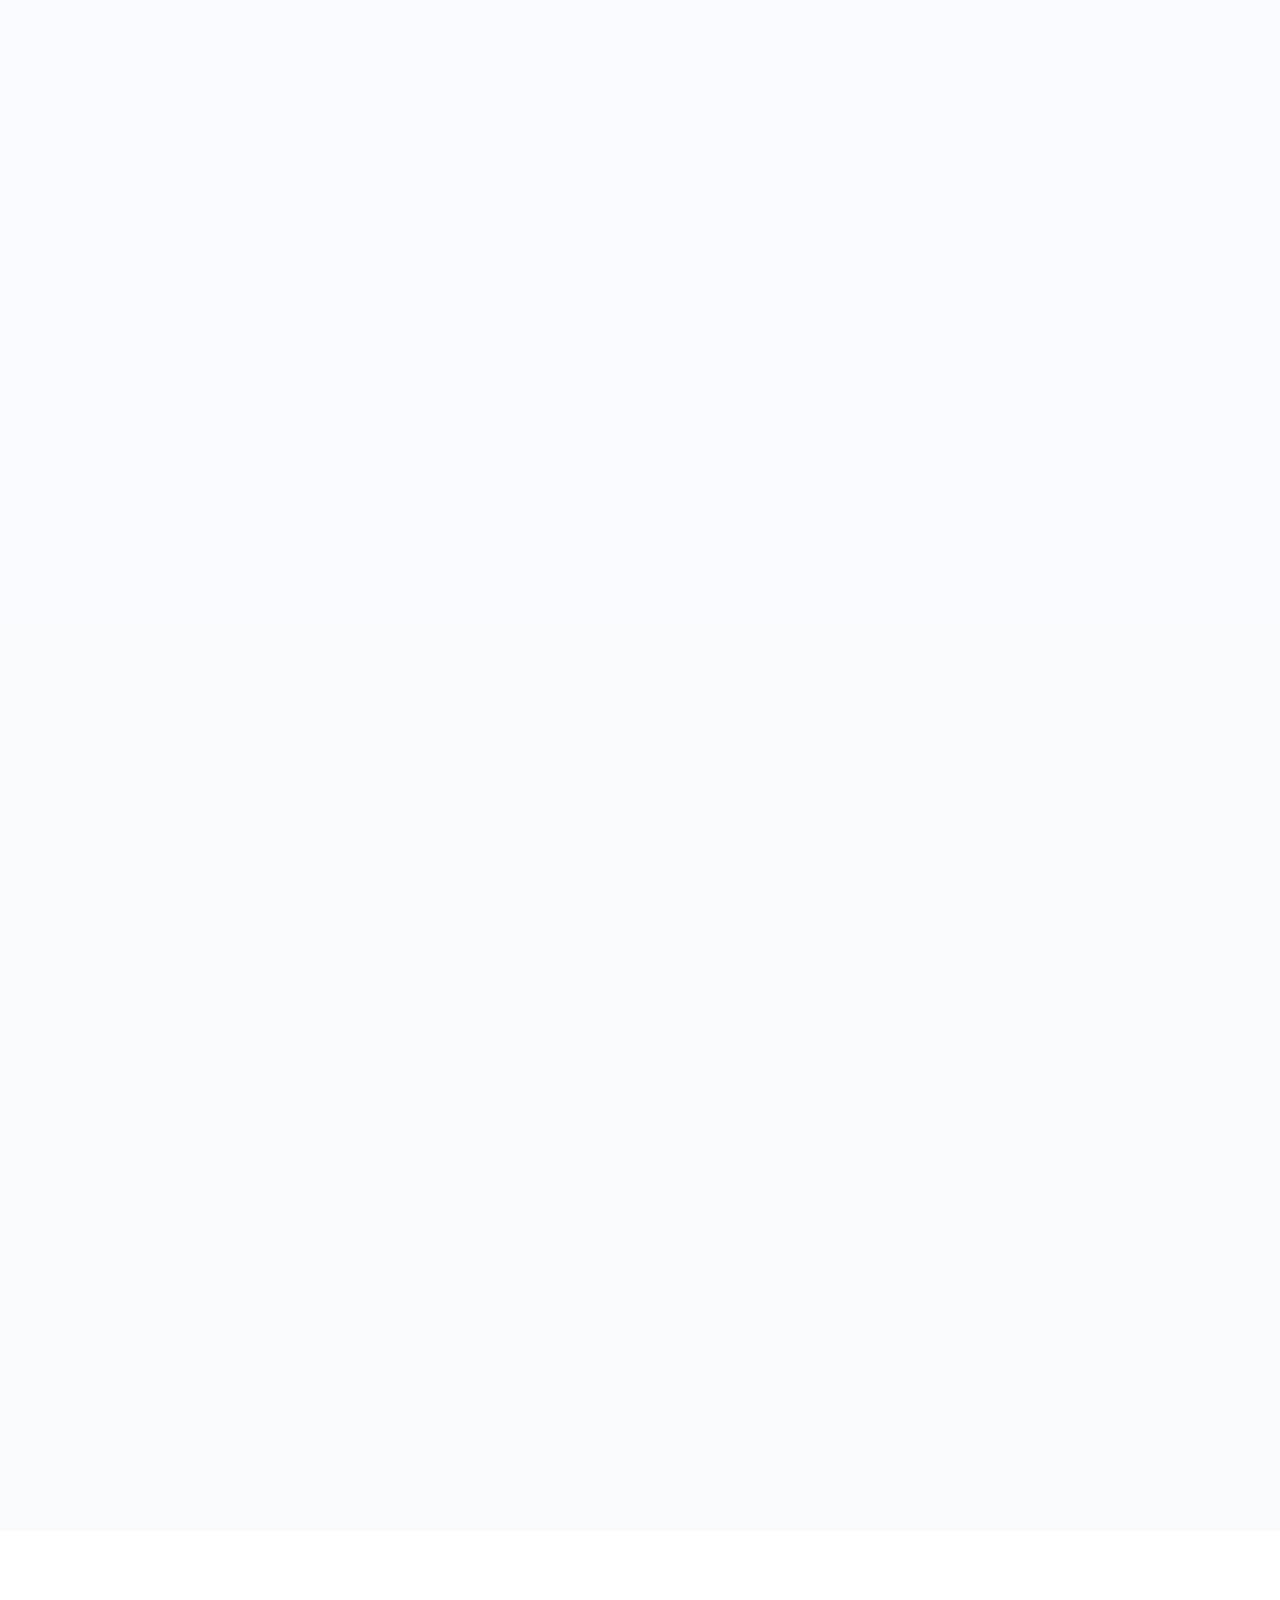
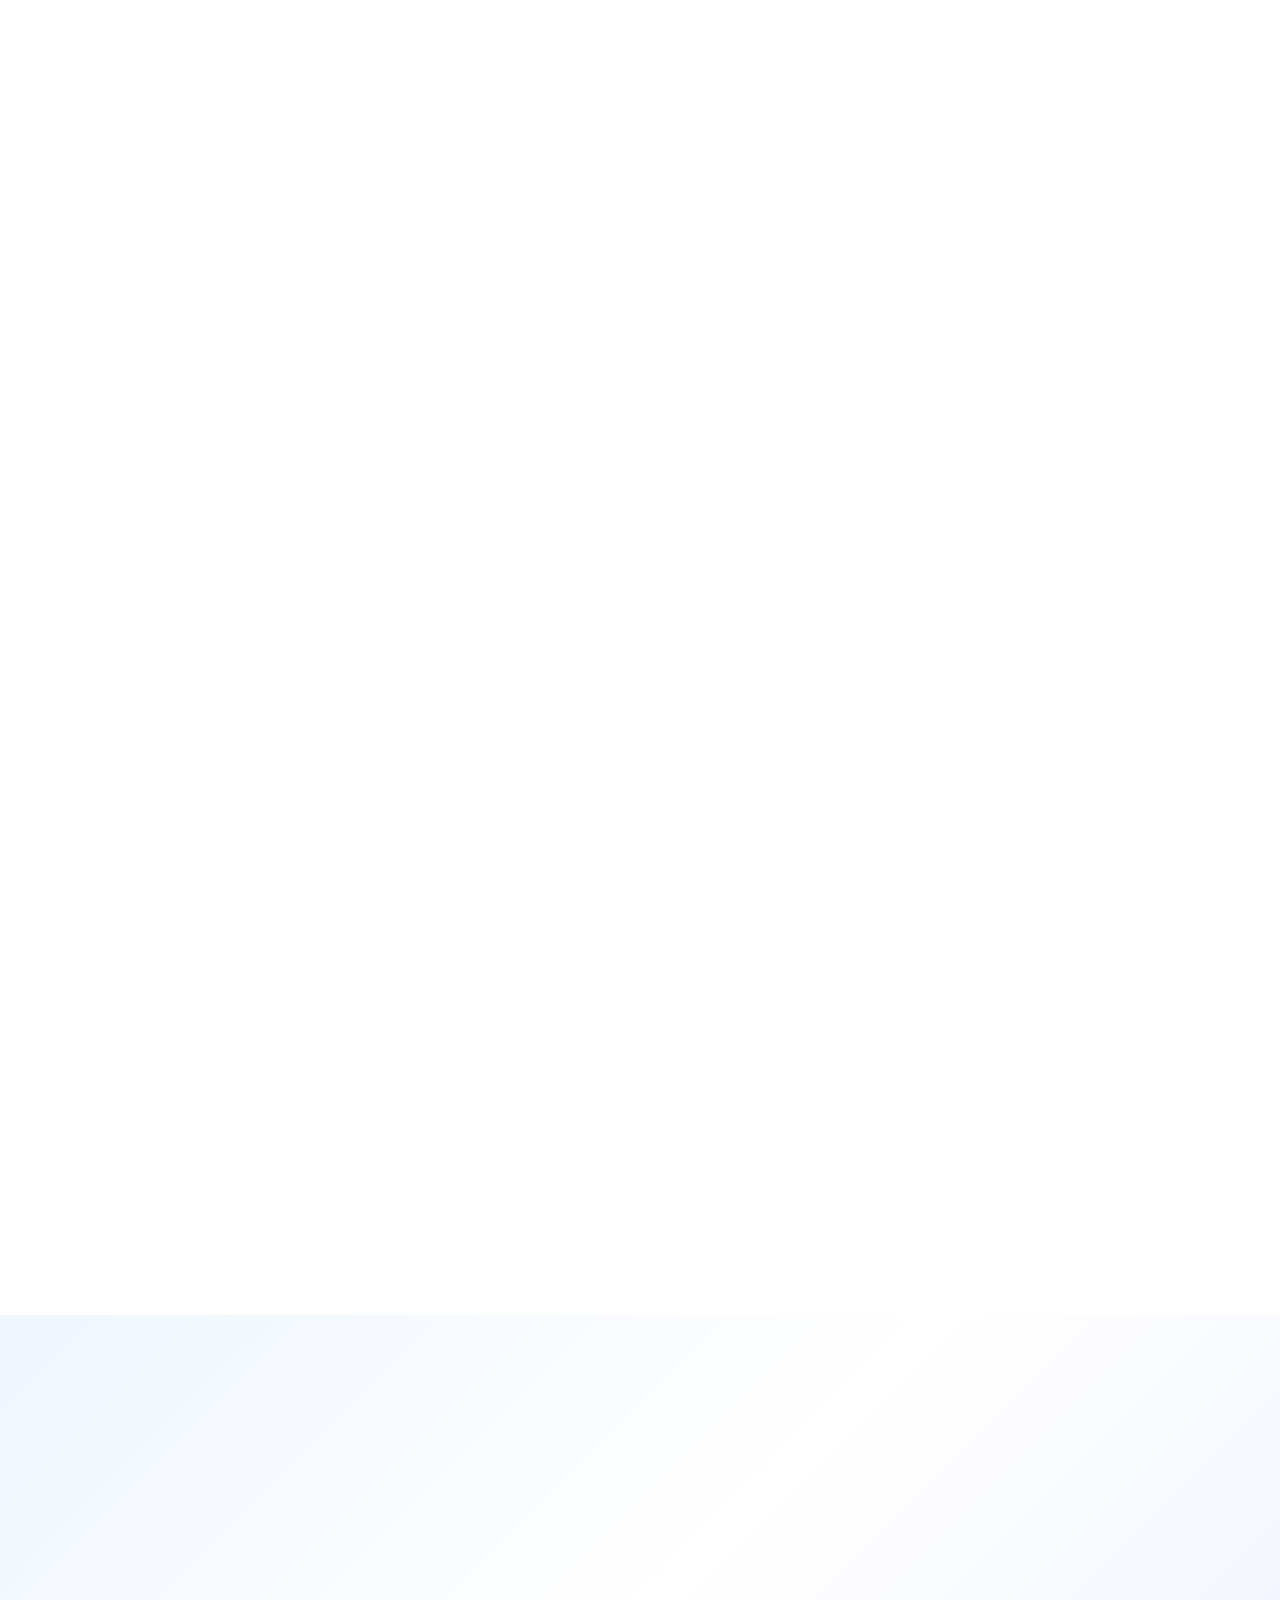
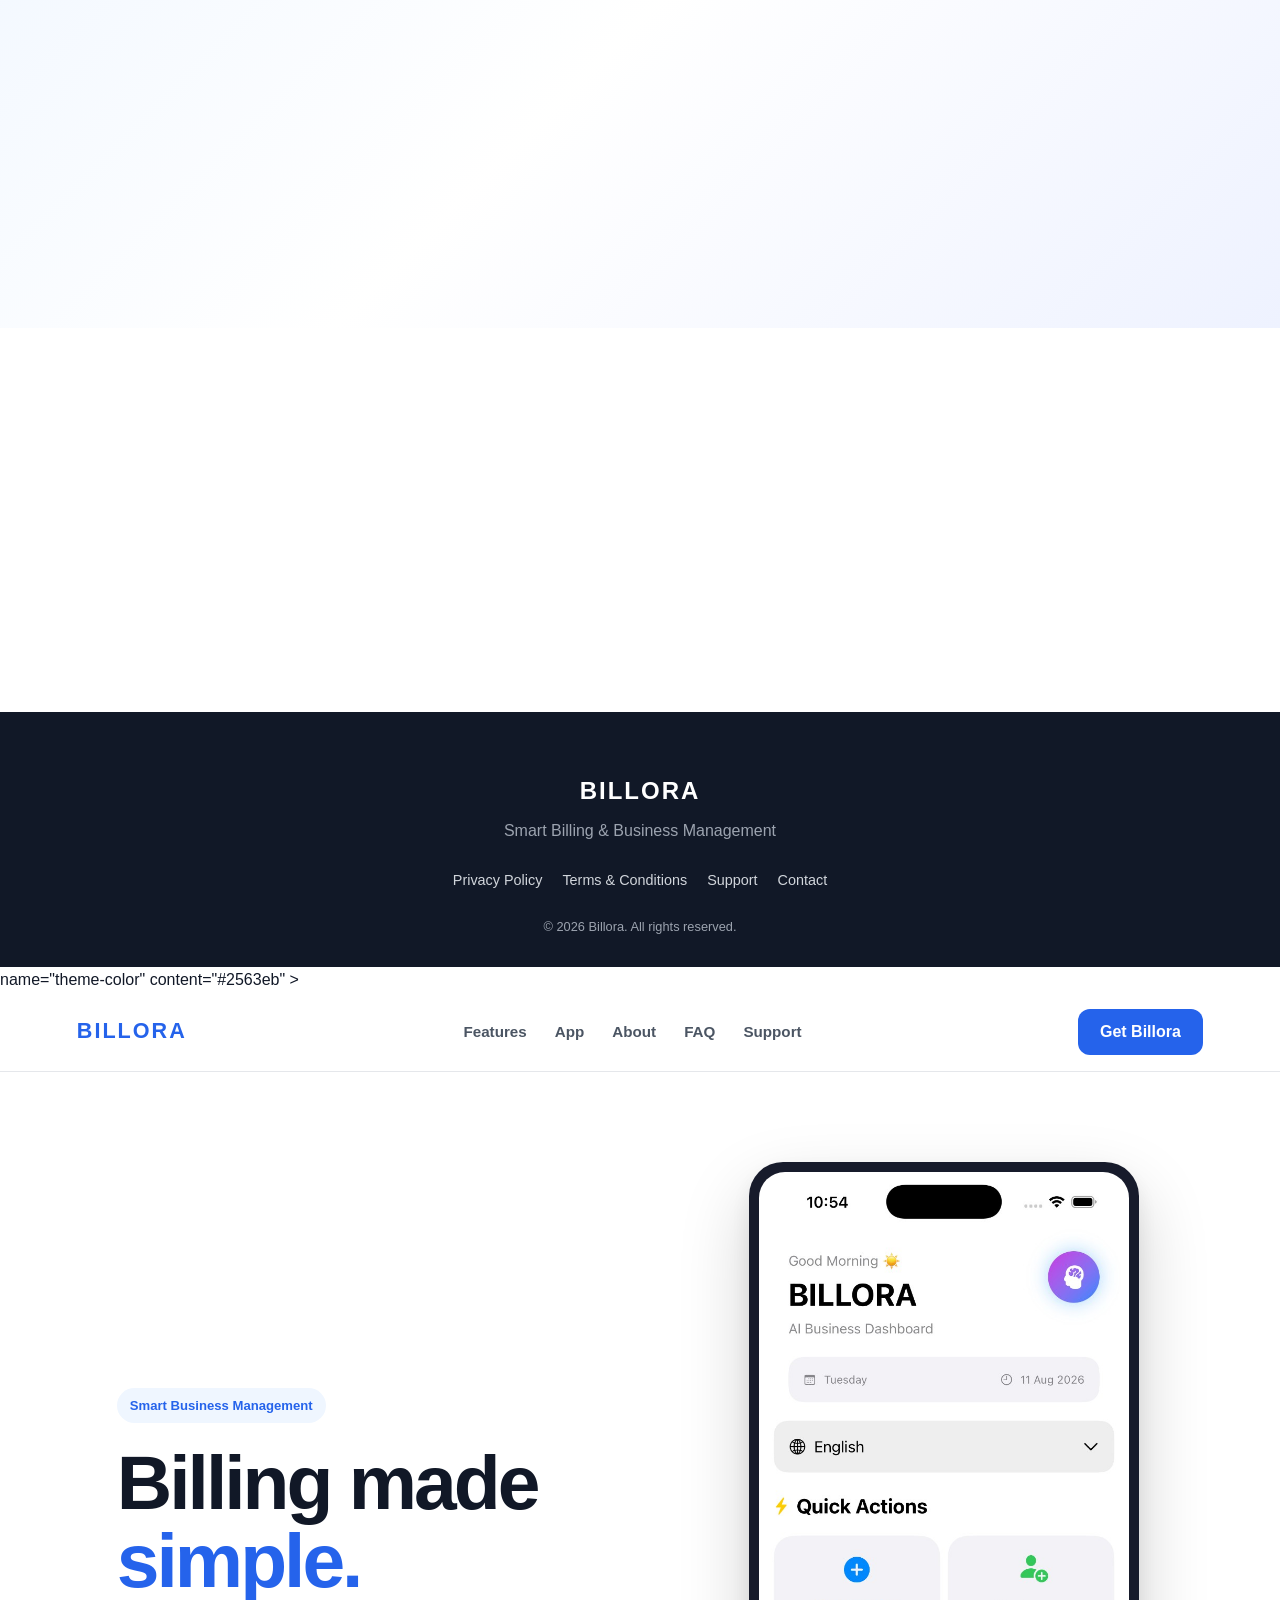
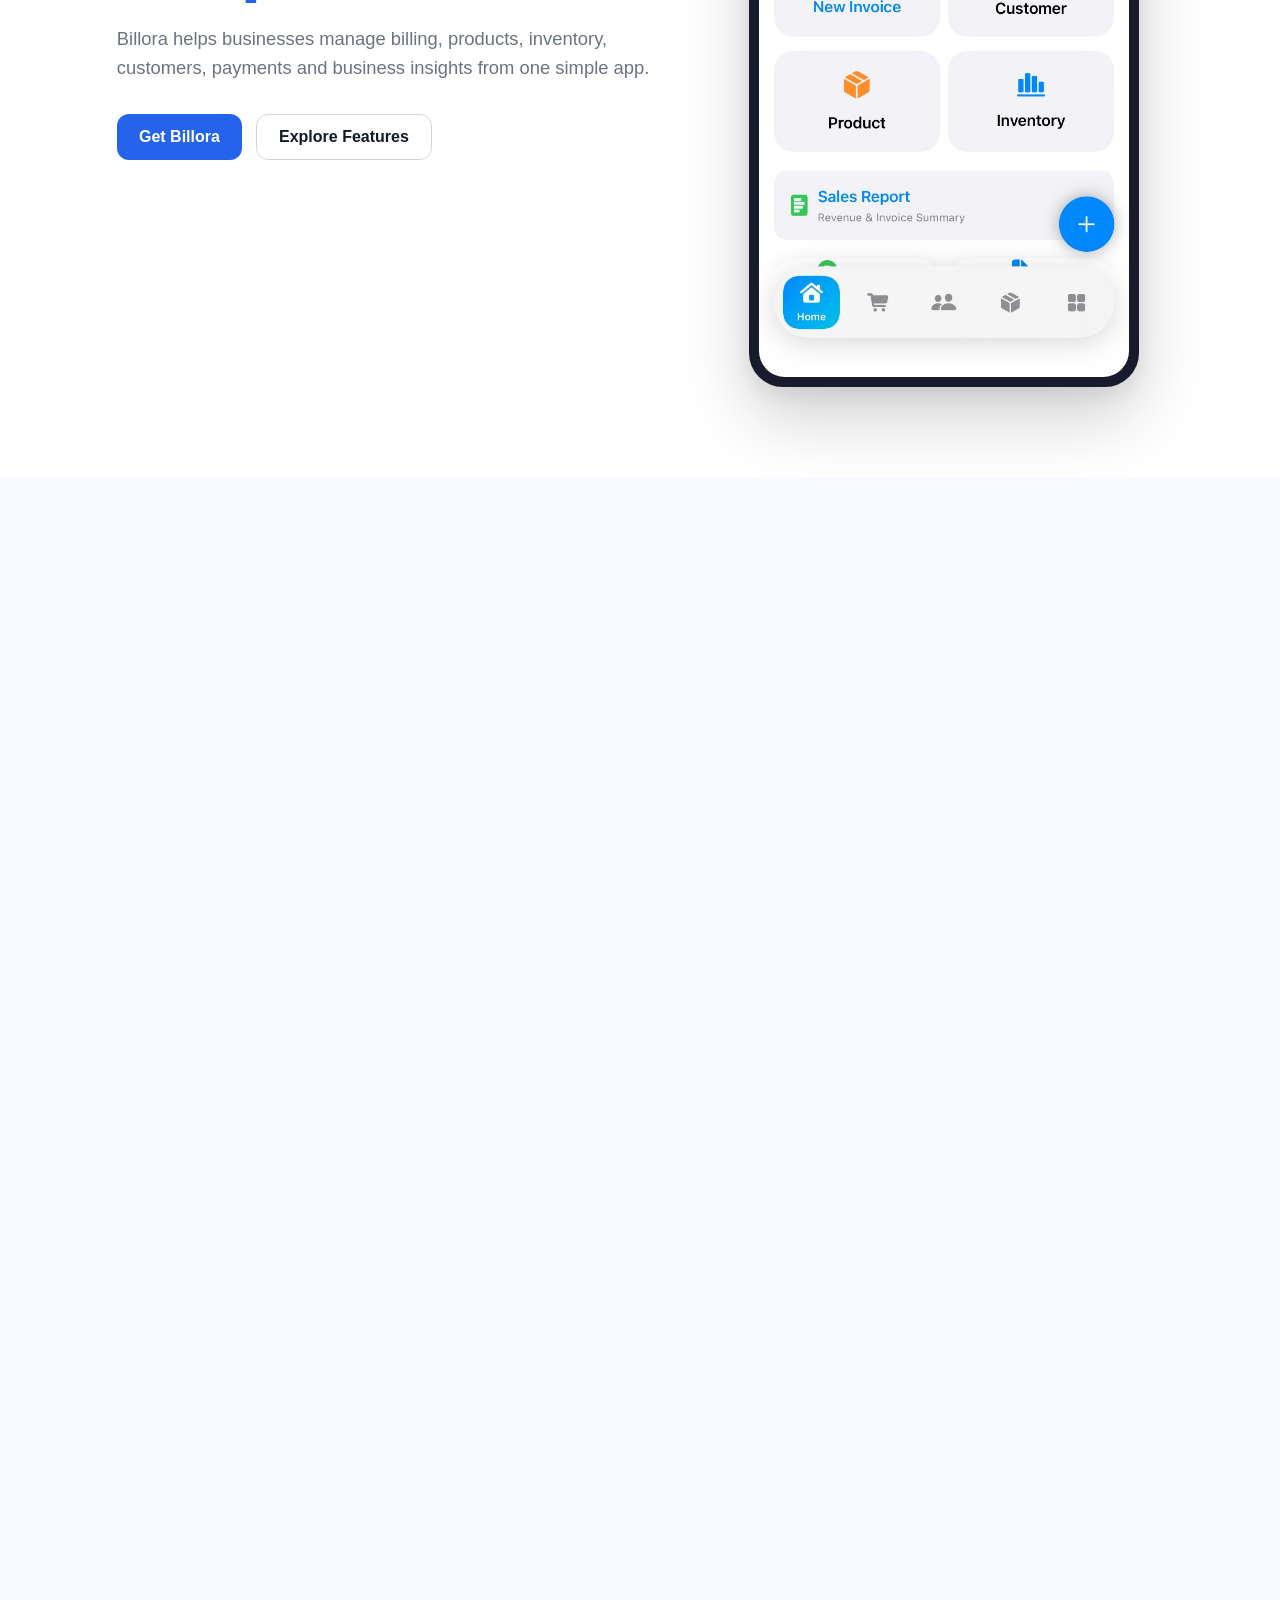
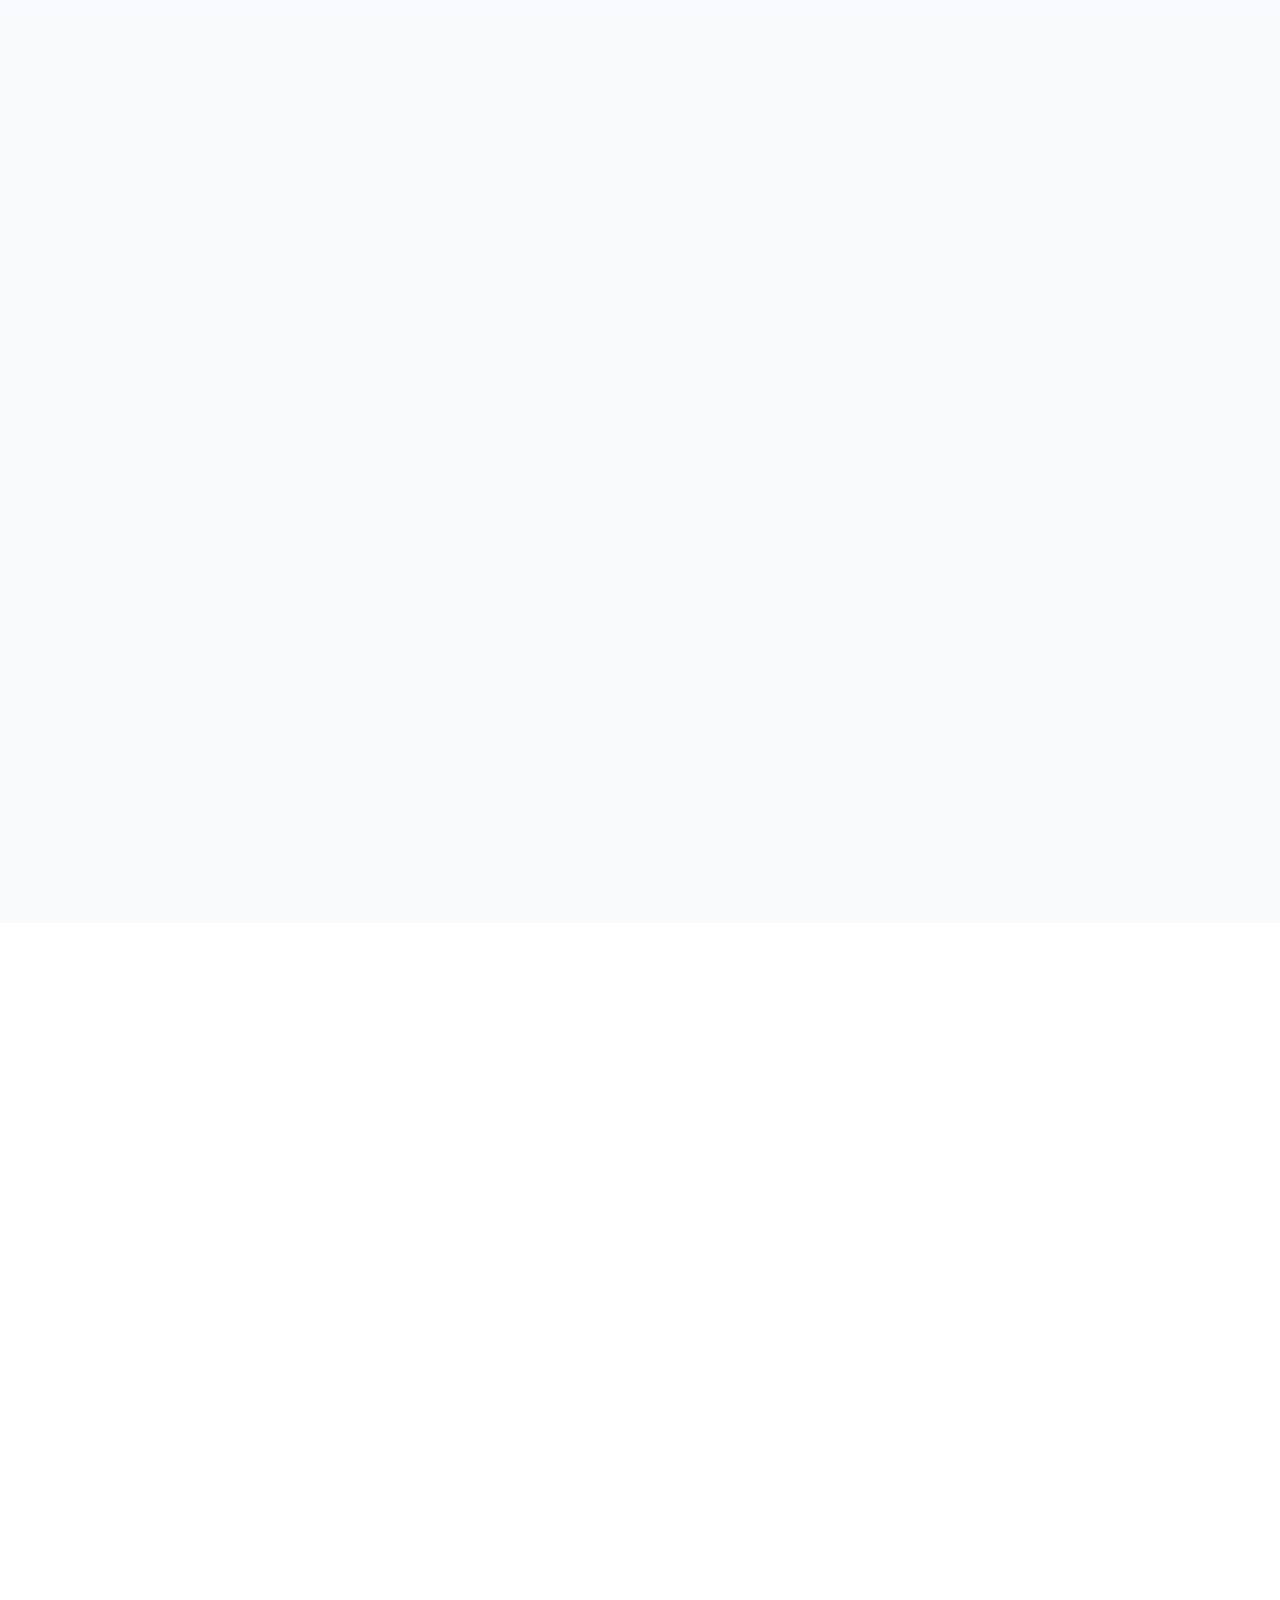
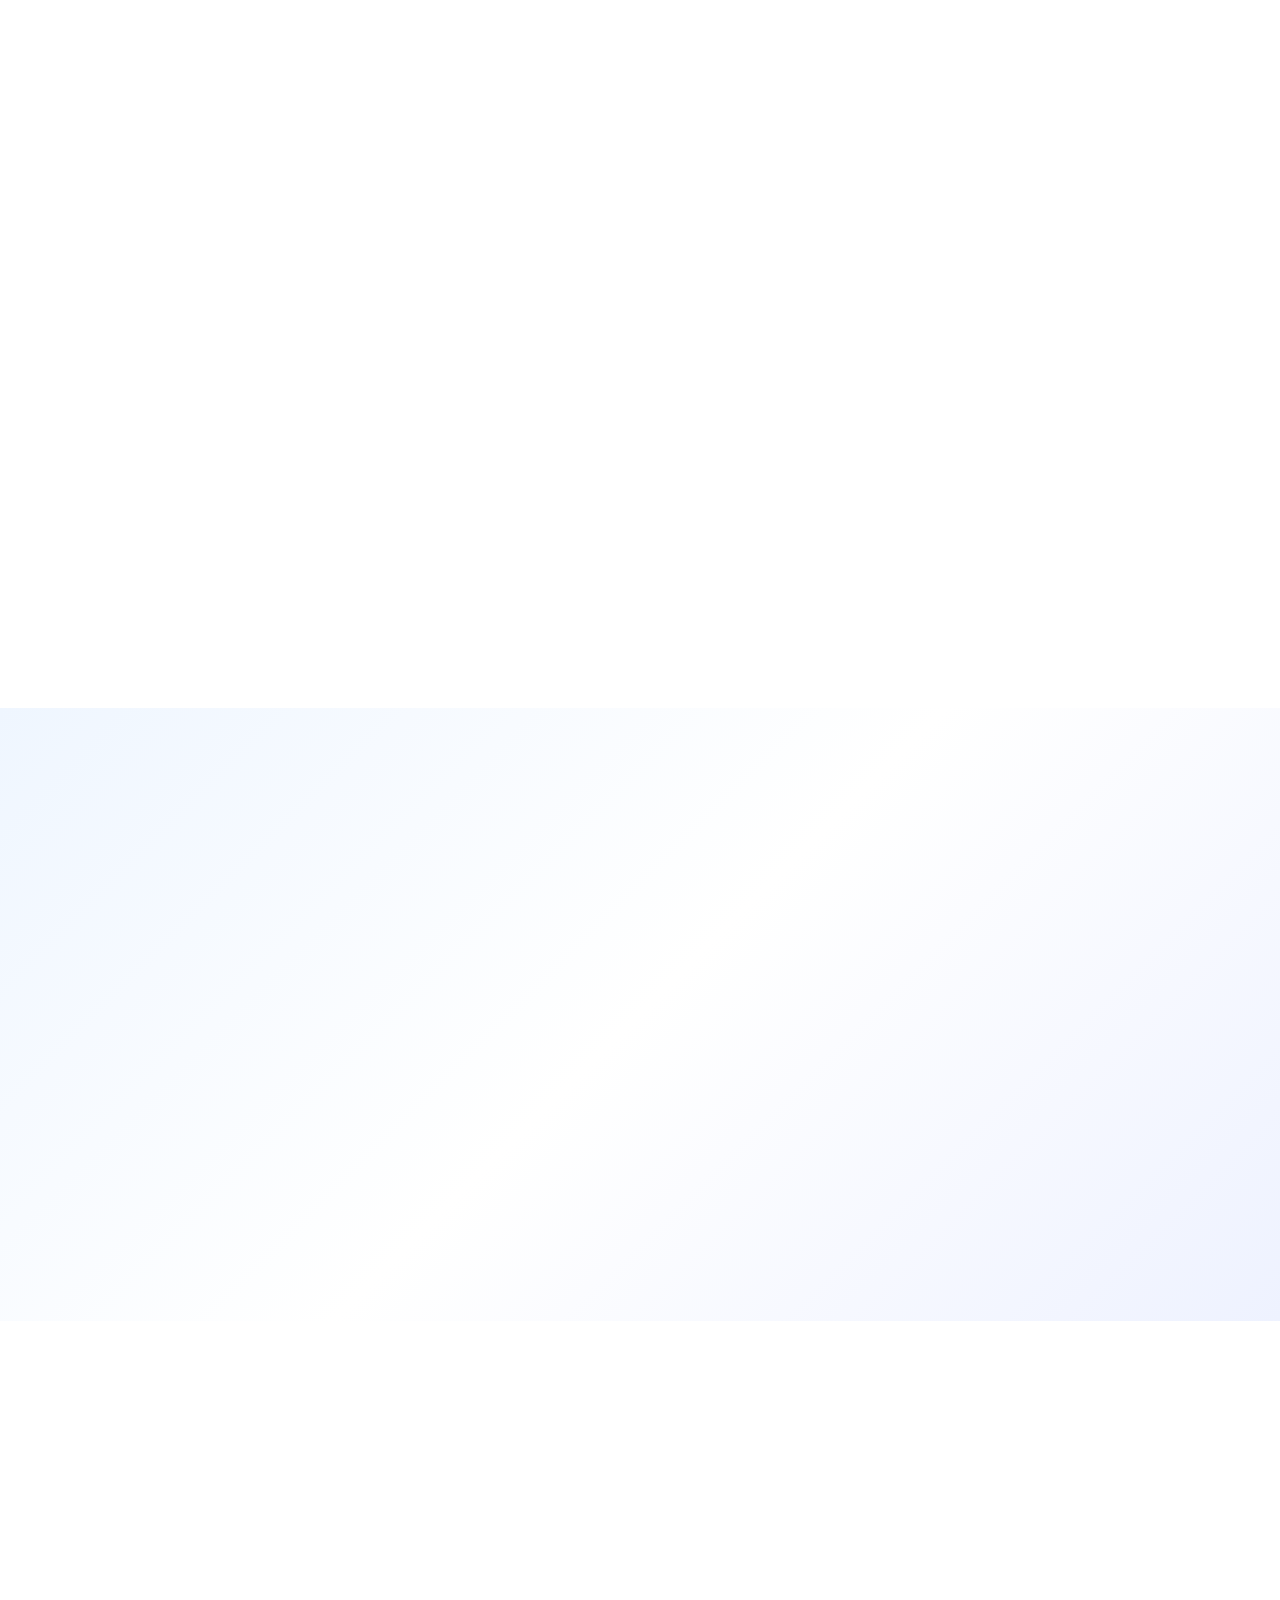
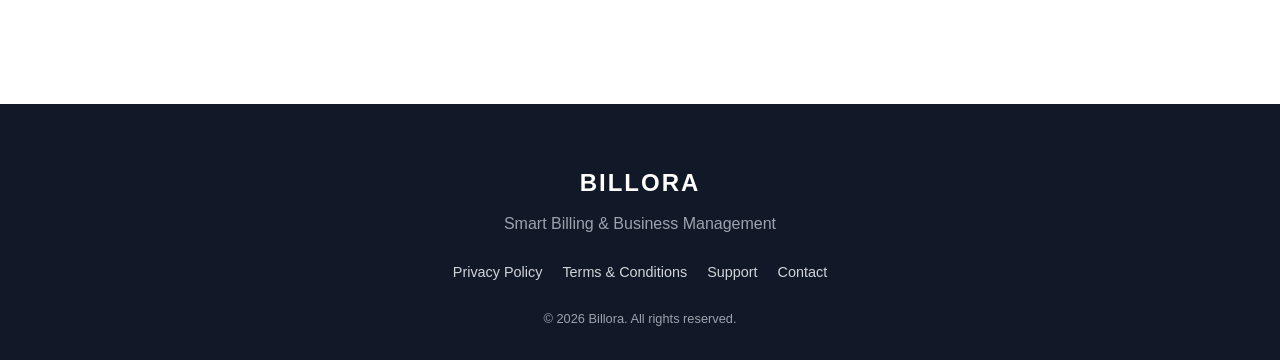
==== commit 1f6818b6: "Add meta tags and favicon to index.html" ====
--- a/index.html
+++ b/index.html
@@ -676,4 +676,646 @@
 <script src="script.js"></script>
 
 </body>
+</html>        name="theme-color"
+        content="#2563eb"
+      >
+
+      <meta
+        name="color-scheme"
+        content="light"
+      >
+
+      <!-- Favicon -->
+    <link rel="icon" href="favicon.png">
+
+      <link
+        rel="apple-touch-icon"
+        sizes="512x512"
+        href="favicon.png?v=2"
+      >
+      <!-- Social sharing -->
+      <meta
+        property="og:type"
+        content="website"
+      >
+
+      <meta
+        property="og:title"
+        content="Billora — Smart Billing & Business Management"
+      >
+
+      <meta
+        property="og:description"
+        content="Manage billing, inventory, customers, payments and business insights with Billora."
+      >
+
+      <meta
+        property="og:image"
+        content="./Images/01_Home.png"
+      >
+
+      <meta
+        property="og:site_name"
+        content="Billora"
+      >
+<link rel="icon" type="image/png" href="./favicon.png">
+      <link rel="stylesheet" href="style.css">
+
+    </head>
+
+<body>
+
+<a class="skip-link" href="#main-content">
+  Skip to main content
+</a>
+
+<header class="navbar" id="navbar">
+
+  <a class="logo" href="index.html">BILLORA</a>
+
+  <nav id="main-navigation">
+    <a href="#features">Features</a>
+    <a href="#screenshots">App</a>
+    <a href="#about">About</a>
+    <a href="#faq">FAQ</a>
+    <a href="#support">Support</a>
+    <a href="#download" class="mobile-download-link">Get Billora</a>
+  </nav>
+
+  <a href="#download" class="nav-button magnetic">
+    Get Billora
+  </a>
+
+  <button
+    class="menu-button"
+    id="menu-button"
+    type="button"
+    aria-label="Open navigation menu"
+    aria-expanded="false"
+    aria-controls="main-navigation"
+  >
+    <span></span>
+    <span></span>
+    <span></span>
+  </button>
+
+</header>
+<main id="main-content">
+
+<!-- HERO -->
+
+<section class="hero">
+
+  <div class="hero-content">
+
+    <span class="badge hero-in" style="--d:0">
+      Smart Business Management
+    </span>
+
+    <h1 class="hero-in" style="--d:1">
+      Billing made <span>simple.</span>
+    </h1>
+
+    <p class="hero-in" style="--d:2">
+      Billora helps businesses manage billing, products,
+      inventory, customers, payments and business insights
+      from one simple app.
+    </p>
+
+    <div class="hero-buttons hero-in" style="--d:3">
+
+      <a href="#download" class="primary-button magnetic">
+        Get Billora
+      </a>
+
+      <a href="#features" class="secondary-button magnetic">
+        Explore Features
+      </a>
+
+    </div>
+
+  </div>
+
+  <div class="hero-preview hero-in hero-in--preview" id="app" style="--d:2">
+    <div class="real-app-preview floaty">
+      <img
+       src="./Images/01_Home.png"
+       alt="Billora business management dashboard">
+          
+    </div>
+  </div>
+
+</section>
+
+
+<!-- FEATURES -->
+<section id="screenshots" class="app-showcase">
+
+  <div class="section-heading reveal">
+    <span>EXPLORE BILLORA</span>
+    <h2>Everything at your fingertips.</h2>
+    <p>
+      See how Billora helps you manage billing, payments, customers,
+      products, inventory and business analytics.
+    </p>
+  </div>
+
+  <div class="screenshot-grid">
+
+    <article class="screenshot-card reveal">
+      <img
+        src="./Images/01_Home.png"
+        alt="Billora Home dashboard"
+        width="800"
+        height="1200"
+      >
+      <div class="screenshot-info">
+        <span>01</span>
+        <h3>Home Dashboard</h3>
+        <p>Get a quick overview of your business performance.</p>
+      </div>
+    </article>
+
+    <article class="screenshot-card reveal">
+      <img
+        src="./Images/02_New_Invoice.png"
+        alt="Billora New Invoice screen"
+        width="800"
+        height="1200"
+        loading="lazy"
+      >
+      <div class="screenshot-info">
+        <span>02</span>
+        <h3>New Invoice</h3>
+        <p>Create professional invoices quickly and easily.</p>
+      </div>
+    </article>
+
+    <article class="screenshot-card reveal">
+      <img
+        src="./Images/03_Payments.png"
+        alt="Billora Payments screen"
+        width="800"
+        height="1200"
+        loading="lazy"
+      >
+      <div class="screenshot-info">
+        <span>03</span>
+        <h3>Payments</h3>
+        <p>Track paid, pending and outstanding payments.</p>
+      </div>
+    </article>
+
+    <article class="screenshot-card reveal">
+      <img
+        src="./Images/04_Customer_Ledger.png"
+        alt="Billora Customer Ledger screen"
+        width="800"
+        height="1200"
+        loading="lazy"
+      >
+      <div class="screenshot-info">
+        <span>04</span>
+        <h3>Customer Ledger</h3>
+        <p>Keep customer transactions and balances organized.</p>
+      </div>
+    </article>
+
+    <article class="screenshot-card reveal">
+      <img
+        src="./Images/05_Invoice_Details.png"
+        alt="Billora Invoice Details screen"
+        width="800"
+        height="1200"
+        loading="lazy"
+      >
+      <div class="screenshot-info">
+        <span>05</span>
+        <h3>Invoice Details</h3>
+        <p>Review complete invoice information in one place.</p>
+      </div>
+    </article>
+
+    <article class="screenshot-card reveal">
+      <img
+        src="./Images/06_Invoice_Details_Actions.png"
+        alt="Billora Invoice Actions screen"
+        width="800"
+        height="1200"
+        loading="lazy"
+      >
+      <div class="screenshot-info">
+        <span>06</span>
+        <h3>Invoice Actions</h3>
+        <p>Share, manage and work with invoices efficiently.</p>
+      </div>
+    </article>
+
+    <article class="screenshot-card reveal">
+      <img
+        src="./Images/07_Products.png"
+        alt="Billora Products screen"
+        width="800"
+        height="1200"
+        loading="lazy"
+      >
+      <div class="screenshot-info">
+        <span>07</span>
+        <h3>Products</h3>
+        <p>Manage products, prices and important product details.</p>
+      </div>
+    </article>
+
+    <article class="screenshot-card reveal">
+      <img
+        src="./Images/08_Inventory.png"
+        alt="Billora Inventory screen"
+        width="800"
+        height="1200"
+        loading="lazy"
+      >
+      <div class="screenshot-info">
+        <span>08</span>
+        <h3>Inventory</h3>
+        <p>Monitor stock levels and inventory information.</p>
+      </div>
+    </article>
+
+    <article class="screenshot-card reveal">
+      <img
+        src="./Images/09_Inventory_Analytics.png"
+        alt="Billora Inventory Analytics screen"
+        width="800"
+        height="1200"
+        loading="lazy"
+      >
+      <div class="screenshot-info">
+        <span>09</span>
+        <h3>Inventory Analytics</h3>
+        <p>Understand inventory performance and trends.</p>
+      </div>
+    </article>
+
+    <article class="screenshot-card reveal">
+      <img
+        src="./Images/10_Retail_Billing.png"
+        alt="Billora Retail Billing screen"
+        width="800"
+        height="1200"
+        loading="lazy"
+      >
+      <div class="screenshot-info">
+        <span>10</span>
+        <h3>Retail Billing</h3>
+        <p>Keep everyday retail billing fast and simple.</p>
+      </div>
+    </article>
+
+  </div>
+</section>
+
+<section id="features" class="features">
+
+  <div class="section-heading reveal">
+
+    <span>POWERFUL TOOLS</span>
+
+    <h2>
+      Everything your business needs.
+    </h2>
+
+    <p>
+      From billing to inventory and business insights,
+      Billora brings your daily operations together.
+    </p>
+
+  </div>
+
+
+  <div class="feature-grid">
+
+    <article class="feature-card reveal">
+
+      <div class="feature-icon">🧾</div>
+
+      <h3>Fast Billing</h3>
+
+      <p>
+        Create bills quickly and keep checkout simple.
+      </p>
+
+    </article>
+
+
+    <article class="feature-card reveal">
+
+      <div class="feature-icon">📦</div>
+
+      <h3>Inventory</h3>
+
+      <p>
+        Track products, stock levels, categories
+        and inventory value.
+      </p>
+
+    </article>
+
+
+    <article class="feature-card reveal">
+
+      <div class="feature-icon">👥</div>
+
+      <h3>Customers</h3>
+
+      <p>
+        Manage customer information and business records.
+      </p>
+
+    </article>
+
+
+    <article class="feature-card reveal">
+
+      <div class="feature-icon">📊</div>
+
+      <h3>Reports</h3>
+
+      <p>
+        Understand sales, expenses, purchases
+        and performance.
+      </p>
+
+    </article>
+
+
+    <article class="feature-card reveal">
+
+      <div class="feature-icon">🤖</div>
+
+      <h3>AI Insights</h3>
+
+      <p>
+        Get useful product suggestions and smarter
+        business insights.
+      </p>
+
+    </article>
+
+
+    <article class="feature-card reveal">
+
+      <div class="feature-icon">🔐</div>
+
+      <h3>Security</h3>
+
+      <p>
+        Protect your business information with
+        app security features.
+      </p>
+
+    </article>
+
+  </div>
+
+</section>
+
+
+<!-- ABOUT -->
+
+<section id="about" class="about">
+
+  <div class="reveal">
+
+    <span class="section-label">
+      ABOUT BILLORA
+    </span>
+
+    <h2>
+      One app for your everyday business.
+    </h2>
+
+    <p>
+      Billora is designed to make business management
+      easier for retailers and small businesses.
+    </p>
+
+    <p>
+      Manage billing, products, inventory, customers,
+      payments and reports from one place.
+    </p>
+
+  </div>
+
+</section>
+
+<!-- FAQ -->
+<section id="faq" class="faq-section">
+
+  <div class="section-heading reveal">
+    <span>FAQ</span>
+    <h2>Questions about Billora?</h2>
+    <p>
+      Here are some common questions about Billora and its features.
+    </p>
+  </div>
+
+  <div class="faq-list reveal">
+
+    <details class="faq-item">
+      <summary>
+        What is Billora?
+        <span>+</span>
+      </summary>
+      <div class="faq-answer">
+        <p>
+          Billora is a smart billing and business management app
+          designed to help businesses manage invoices, products,
+          inventory, customers, payments and business insights.
+        </p>
+      </div>
+    </details>
+
+    <details class="faq-item">
+      <summary>
+        Who is Billora designed for?
+        <span>+</span>
+      </summary>
+      <div class="faq-answer">
+        <p>
+          Billora is designed with retailers and small businesses
+          in mind, helping them manage everyday business operations
+          from one place.
+        </p>
+      </div>
+    </details>
+
+    <details class="faq-item">
+      <summary>
+        Can I manage my inventory with Billora?
+        <span>+</span>
+      </summary>
+      <div class="faq-answer">
+        <p>
+          Yes. Billora includes product and inventory management
+          features for monitoring products, stock levels and
+          inventory information.
+        </p>
+      </div>
+    </details>
+
+    <details class="faq-item">
+      <summary>
+        Can I create invoices?
+        <span>+</span>
+      </summary>
+      <div class="faq-answer">
+        <p>
+          Yes. Billora provides invoice creation and invoice
+          management features to help simplify billing.
+        </p>
+      </div>
+    </details>
+
+    <details class="faq-item">
+      <summary>
+        Does Billora provide business reports?
+        <span>+</span>
+      </summary>
+      <div class="faq-answer">
+        <p>
+          Billora includes business reporting and analytics features
+          to help you understand sales, purchases, expenses and
+          other business information.
+        </p>
+      </div>
+    </details>
+
+    <details class="faq-item">
+      <summary>
+        Is Billora available now?
+        <span>+</span>
+      </summary>
+      <div class="faq-answer">
+        <p>
+          Billora is currently being prepared for launch.
+          Availability and supported platforms will be announced
+          when the app is ready.
+        </p>
+      </div>
+    </details>
+
+  </div>
+
+</section>
+<!-- DOWNLOAD -->
+
+<section id="download" class="download download-section">
+
+  <div class="download-content reveal">
+
+    <span class="section-label">COMING SOON</span>
+
+    <h2>
+      Your business.<br>
+      <span>One simple app.</span>
+    </h2>
+
+    <p>
+      Billora brings billing, inventory, customers, payments,
+      reports and smart business insights together in one place.
+    </p>
+
+    <div class="download-buttons">
+
+      <a href="#" class="primary-button coming-soon-button">
+        <span class="download-icon"></span>
+        <span>
+          <small>Coming soon on the</small>
+          App Store
+        </span>
+      </a>
+
+      <a href="#screenshots" class="secondary-button magnetic">
+        Explore the App
+      </a>
+
+    </div>
+
+    <p class="launch-note">
+      Billora is currently being prepared for launch.
+    </p>
+
+  </div>
+
+</section>
+
+
+<!-- SUPPORT -->
+
+<section id="support" class="support">
+
+  <div class="reveal">
+
+    <h2>
+      Need help?
+    </h2>
+
+    <p>
+      For support questions, check the support page
+      or contact the Billora team.
+    </p>
+
+    <a href="support.html" class="secondary-button magnetic">
+      Visit Support
+    </a>
+
+  </div>
+
+</section>
+
+</main>
+
+
+<!-- FOOTER -->
+
+<footer>
+
+  <div class="footer-logo">
+    BILLORA
+  </div>
+
+  <p>
+    Smart Billing & Business Management
+  </p>
+
+  <div class="footer-links">
+
+    <a href="privacy.html">
+      Privacy Policy
+    </a>
+
+    <a href="terms.html">
+      Terms & Conditions
+    </a>
+
+    <a href="support.html">
+      Support
+    </a>
+
+    <a href="contact.html">
+      Contact
+    </a>
+
+  </div>
+
+  <p class="copyright">
+    ©️ 2026 Billora. All rights reserved.
+  </p>
+
+</footer>
+
+
+<script src="script.js"></script>
+
+</body>
 </html>
--- a/style.css
+++ b/style.css
@@ -60,6 +60,13 @@
   background: rgba(255, 255, 255, 0.94);
   backdrop-filter: blur(14px);
   border-bottom: 1px solid #e5e7eb;
+  transition: min-height 0.3s ease, box-shadow 0.3s ease, border-color 0.3s ease;
+}
+
+.navbar.is-scrolled {
+  min-height: 60px;
+  box-shadow: 0 8px 30px rgba(17, 24, 39, 0.06);
+  border-bottom-color: rgba(20, 35, 70, 0.1);
 }
 
 .logo {
@@ -76,14 +83,30 @@
 }
 
 .navbar nav a {
+  position: relative;
   font-size: 0.95rem;
   font-weight: 600;
   color: #4b5563;
-  transition: 0.2s ease;
+  transition: color 0.2s ease;
+}
+
+.navbar nav a::after {
+  content: "";
+  position: absolute;
+  left: 0;
+  bottom: -4px;
+  width: 0;
+  height: 2px;
+  background: #2563eb;
+  transition: width 0.25s ease;
 }
 
 .navbar nav a:hover {
   color: #2563eb;
+}
+
+.navbar nav a:hover::after {
+  width: 100%;
 }
 
 .nav-button,
@@ -106,6 +129,11 @@
   box-shadow: 0 10px 25px rgba(37, 99, 235, 0.22);
 }
 
+.nav-button:active,
+.primary-button:active {
+  transform: translateY(0) scale(0.97);
+}
+
 .secondary-button {
   display: inline-flex;
   align-items: center;
@@ -117,12 +145,17 @@
   background: #ffffff;
   color: #111827;
   font-weight: 700;
-  transition: 0.2s ease;
+  transition: transform 0.2s ease, box-shadow 0.2s ease, border-color 0.2s ease, color 0.2s ease;
 }
 
 .secondary-button:hover {
   border-color: #2563eb;
   color: #2563eb;
+  transform: translateY(-2px);
+}
+
+.secondary-button:active {
+  transform: translateY(0) scale(0.97);
 }
 
 /* Hero */
@@ -314,17 +347,24 @@
   background: #ffffff;
   border: 1px solid #e5e7eb;
   border-radius: 22px;
-  transition: transform 0.2s ease, box-shadow 0.2s ease;
+  transition: transform 0.2s ease, box-shadow 0.2s ease, border-color 0.2s ease;
 }
 
 .feature-card:hover {
-  transform: translateY(-5px);
+  transform: translateY(-6px);
   box-shadow: 0 18px 40px rgba(17, 24, 39, 0.08);
+  border-color: rgba(37, 99, 235, 0.25);
 }
 
 .feature-icon {
   font-size: 2rem;
   margin-bottom: 18px;
+  display: inline-block;
+  transition: transform 0.3s ease;
+}
+
+.feature-card:hover .feature-icon {
+  transform: scale(1.15) rotate(-4deg);
 }
 
 .feature-card h3 {
@@ -403,6 +443,7 @@
 .footer-links a {
   color: #d1d5db;
   font-size: 0.9rem;
+  transition: color 0.2s ease;
 }
 
 .footer-links a:hover {
@@ -817,27 +858,6 @@
    BILLORA MOBILE NAVIGATION
    ========================================= */
 
-.menu-button {
-  display: none;
-  width: 44px;
-  height: 44px;
-  padding: 9px;
-  border: 0;
-  border-radius: 12px;
-  background: transparent;
-  cursor: pointer;
-}
-
-.menu-button span {
-  display: block;
-  width: 24px;
-  height: 2px;
-  margin: 5px auto;
-  background: currentColor;
-  border-radius: 2px;
-  transition: transform 0.25s ease, opacity 0.25s ease;
-}
-
 .mobile-download-link {
   display: none;
 }
@@ -851,28 +871,43 @@
     padding: 16px 5%;
   }
 
+  .navbar .logo {
+    width: auto;
+    text-align: left;
+  }
+
   .navbar nav {
-    display: none;
+    display: block;
     position: absolute;
     top: calc(100% + 8px);
-    left: 5%;
-    right: 5%;
+    left: 4%;
+    right: 4%;
     z-index: 1000;
 
     flex-direction: column;
     gap: 4px;
 
-    padding: 12px;
+    padding: 10px;
 
     background: rgba(255, 255, 255, 0.98);
     border: 1px solid rgba(20, 35, 70, 0.08);
     border-radius: 18px;
 
-    box-shadow: 0 20px 45px rgba(20, 35, 70, 0.14);
+    box-shadow: 0 20px 50px rgba(20, 35, 70, 0.15);
+
+    opacity: 0;
+    visibility: hidden;
+    transform: translateY(-8px);
+    transition: opacity 0.22s ease, transform 0.22s ease, visibility 0.22s;
+    max-height: 80vh;
+    overflow-y: auto;
   }
 
   .navbar nav.mobile-open {
     display: flex;
+    opacity: 1;
+    visibility: visible;
+    transform: translateY(0);
   }
 
   .navbar nav a {
@@ -885,6 +920,10 @@
     background: #f3f6fb;
   }
 
+  .navbar nav a::after {
+    display: none;
+  }
+
   .nav-button {
     display: none;
   }
@@ -895,7 +934,10 @@
 
   .mobile-download-link {
     display: block !important;
-    font-weight: 700;
+    margin-top: 6px;
+    background: #2563eb;
+    color: #fff !important;
+    text-align: center;
   }
 
 }
@@ -912,14 +954,10 @@
     font-size: 1rem;
   }
 
-  .menu-button {
-    width: 42px;
-    height: 42px;
-  }
-
-}
+}
+
 /* =========================================
-   BILLORA MOBILE MENU - FINAL FIX
+   BILLORA MOBILE MENU BUTTON
    ========================================= */
 
 .menu-button {
@@ -929,147 +967,32 @@
   padding: 8px;
   border: 0;
   border-radius: 10px;
-  background: transparent;
+  background: #f1f5f9;
   cursor: pointer;
 }
 
 .menu-button span {
   display: block;
-  width: 24px;
-  height: 3px;
-  margin: 4px auto;
+  width: 22px;
+  height: 2px;
+  margin: 5px auto;
   background: #111827;
-  border-radius: 3px;
-}
-
-/* MOBILE */
-@media screen and (max-width: 760px) {
-
-  .navbar {
-    position: relative;
-    display: flex;
-    align-items: center;
-    justify-content: space-between;
-  }
-
-  .navbar .logo {
-    width: auto;
-    text-align: left;
-  }
-
-  .navbar .nav-button {
-    display: none;
-  }
-
-  .navbar nav {
-    display: none;
-    position: absolute;
-    top: 100%;
-    left: 5%;
-    right: 5%;
-    flex-direction: column;
-    gap: 4px;
-    padding: 12px;
-    background: #ffffff;
-    border: 1px solid #e5e7eb;
-    border-radius: 16px;
-    box-shadow: 0 15px 40px rgba(0, 0, 0, 0.12);
-  }
-
-  .navbar nav.mobile-open {
-    display: flex;
-  }
-
-  .navbar nav a {
-    width: 100%;
-    padding: 12px 14px;
-  }
-
-  .menu-button {
-    display: block;
-  }
-
-  .mobile-download-link {
-    display: block !important;
-  }
-}
-
-/* =========================================
-   BILLORA MOBILE MENU
-   ========================================= */
-
-.menu-button {
-    display: none;
-    width: 46px;
-    height: 46px;
-    border: none;
-    border-radius: 12px;
-    background: #f1f5f9;
-    padding: 8px;
-    cursor: pointer;
-}
-
-.menu-button span {
-    display: block;
-    width: 25px;
-    height: 3px;
-    margin: 4px auto;
-    background: #111827;
-    border-radius: 3px;
-}
-
-/* MOBILE */
-
-@media screen and (max-width: 760px) {
-
-    .navbar {
-        position: relative;
-        display: flex;
-        align-items: center;
-        justify-content: space-between;
-    }
-
-    .navbar nav {
-        display: none !important;
-        position: absolute;
-        z-index: 9999;
-
-        top: calc(100% + 10px);
-        left: 4%;
-        right: 4%;
-
-        flex-direction: column;
-        gap: 4px;
-
-        padding: 12px;
-
-        background: #ffffff;
-
-        border: 1px solid #e5e7eb;
-        border-radius: 18px;
-
-        box-shadow: 0 20px 50px rgba(0,0,0,0.15);
-    }
-
-    .navbar nav.mobile-open {
-        display: flex !important;
-    }
-
-    .navbar nav a {
-        display: block;
-        width: 100%;
-        padding: 14px;
-        border-radius: 10px;
-    }
-
-    .navbar .nav-button {
-        display: none;
-    }
-
-    .menu-button {
-        display: block !important;
-    }
-}
+  border-radius: 2px;
+  transition: transform 0.25s ease, opacity 0.25s ease;
+}
+
+.menu-button[aria-expanded="true"] span:nth-child(1) {
+  transform: translateY(7px) rotate(45deg);
+}
+
+.menu-button[aria-expanded="true"] span:nth-child(2) {
+  opacity: 0;
+}
+
+.menu-button[aria-expanded="true"] span:nth-child(3) {
+  transform: translateY(-7px) rotate(-45deg);
+}
+
 /* =========================================
    BILLORA SHOWCASE POLISH
    ========================================= */
@@ -1091,7 +1014,6 @@
 
 .screenshot-card {
   position: relative;
-  transform: translateY(0);
   will-change: transform;
 }
 
@@ -1229,14 +1151,28 @@
   font-size: 20px;
   font-weight: 400;
 
-  transition: transform 0.25s ease;
+  transition: transform 0.25s ease, background 0.25s ease;
 }
 
 .faq-item[open] summary span {
   transform: rotate(45deg);
-}
-
-.faq-item p {
+  background: #2563eb;
+  color: #fff;
+}
+
+/* Smooth accordion body (height animated via JS-set max-height) */
+
+.faq-answer {
+  max-height: 0;
+  overflow: hidden;
+  transition: max-height 0.3s ease;
+}
+
+.faq-item[open] .faq-answer {
+  max-height: 400px;
+}
+
+.faq-answer p {
   margin: 0;
   padding: 0 24px 24px;
 
@@ -1261,9 +1197,1414 @@
     font-size: 0.95rem;
   }
 
-  .faq-item p {
+  .faq-answer p {
     padding: 0 18px 20px;
     font-size: 0.92rem;
   }
 
 }
+
+/* =========================================
+   MOTION SYSTEM — hero entrance + scroll reveals
+   ========================================= */
+
+.hero-in {
+  opacity: 0;
+  transform: translateY(22px);
+  animation: heroIn 0.7s cubic-bezier(0.16, 1, 0.3, 1) forwards;
+  animation-delay: calc(var(--d, 0) * 0.09s);
+}
+
+.hero-in--preview {
+  transform: translateY(22px) scale(0.97);
+  animation-name: heroInScale;
+}
+
+@keyframes heroIn {
+  to {
+    opacity: 1;
+    transform: translateY(0);
+  }
+}
+
+@keyframes heroInScale {
+  to {
+    opacity: 1;
+    transform: translateY(0) scale(1);
+  }
+}
+
+.floaty {
+  animation: floaty 5s ease-in-out 0.9s infinite;
+}
+
+@keyframes floaty {
+  0%, 100% { transform: translateY(0); }
+  50% { transform: translateY(-10px); }
+}
+
+/* Content is fully visible by default (no-JS / JS-failure safe).
+   Only when script.js confirms it's running does body get "js-ready",
+   which is what actually enables the hide-then-reveal effect below. */
+
+body.js-ready .reveal {
+  opacity: 0;
+  transform: translateY(28px);
+  transition: opacity 0.7s cubic-bezier(0.16, 1, 0.3, 1),
+              transform 0.7s cubic-bezier(0.16, 1, 0.3, 1);
+}
+
+body.js-ready .reveal.is-visible {
+  opacity: 1;
+  transform: translateY(0);
+}
+
+/* Stagger cards within a revealed grid */
+
+body.js-ready .feature-grid .feature-card,
+body.js-ready .screenshot-grid .screenshot-card {
+  opacity: 0;
+  transform: translateY(24px);
+  transition: opacity 0.6s cubic-bezier(0.16, 1, 0.3, 1),
+              transform 0.6s cubic-bezier(0.16, 1, 0.3, 1),
+              box-shadow 0.3s ease, border-color 0.3s ease;
+}
+
+.feature-card,
+.screenshot-card {
+  transition: box-shadow 0.3s ease, border-color 0.3s ease, transform 0.3s ease;
+}
+
+body.js-ready .feature-grid.is-visible .feature-card,
+body.js-ready .screenshot-grid.is-visible .screenshot-card {
+  opacity: 1;
+  transform: translateY(0);
+}
+
+.feature-grid.is-visible .feature-card:nth-child(1) { transition-delay: 0.02s; }
+.feature-grid.is-visible .feature-card:nth-child(2) { transition-delay: 0.08s; }
+.feature-grid.is-visible .feature-card:nth-child(3) { transition-delay: 0.14s; }
+.feature-grid.is-visible .feature-card:nth-child(4) { transition-delay: 0.20s; }
+.feature-grid.is-visible .feature-card:nth-child(5) { transition-delay: 0.26s; }
+.feature-grid.is-visible .feature-card:nth-child(6) { transition-delay: 0.32s; }
+
+.screenshot-grid.is-visible .screenshot-card:nth-child(1) { transition-delay: 0.02s; }
+.screenshot-grid.is-visible .screenshot-card:nth-child(2) { transition-delay: 0.06s; }
+.screenshot-grid.is-visible .screenshot-card:nth-child(3) { transition-delay: 0.10s; }
+.screenshot-grid.is-visible .screenshot-card:nth-child(4) { transition-delay: 0.14s; }
+.screenshot-grid.is-visible .screenshot-card:nth-child(5) { transition-delay: 0.18s; }
+.screenshot-grid.is-visible .screenshot-card:nth-child(6) { transition-delay: 0.22s; }
+.screenshot-grid.is-visible .screenshot-card:nth-child(7) { transition-delay: 0.26s; }
+.screenshot-grid.is-visible .screenshot-card:nth-child(8) { transition-delay: 0.30s; }
+.screenshot-grid.is-visible .screenshot-card:nth-child(9) { transition-delay: 0.34s; }
+.screenshot-grid.is-visible .screenshot-card:nth-child(10) { transition-delay: 0.38s; }
+
+/* Magnetic button micro-interaction (transform set inline via JS) */
+
+.magnetic {
+  will-change: transform;
+}
+
+/* Respect reduced motion */
+
+@media (prefers-reduced-motion: reduce) {
+  html {
+    scroll-behavior: auto;
+  }
+
+  .hero-in,
+  .reveal,
+  .feature-grid .feature-card,
+  .screenshot-grid .screenshot-card {
+    animation: none !important;
+    transition: none !important;
+    opacity: 1 !important;
+    transform: none !important;
+  }
+
+  .floaty {
+    animation: none !important;
+  }
+}  padding: 12px 18px;
+  background: #111;
+  color: #fff;
+  border-radius: 8px;
+}
+
+.skip-link:focus {
+  left: 10px;
+}
+
+/* Navigation */
+
+.navbar {
+  width: 100%;
+  min-height: 72px;
+  padding: 16px 6%;
+  display: flex;
+  align-items: center;
+  justify-content: space-between;
+  gap: 24px;
+  position: sticky;
+  top: 0;
+  z-index: 1000;
+  background: rgba(255, 255, 255, 0.94);
+  backdrop-filter: blur(14px);
+  border-bottom: 1px solid #e5e7eb;
+  transition: min-height 0.3s ease, box-shadow 0.3s ease, border-color 0.3s ease;
+}
+
+.navbar.is-scrolled {
+  min-height: 60px;
+  box-shadow: 0 8px 30px rgba(17, 24, 39, 0.06);
+  border-bottom-color: rgba(20, 35, 70, 0.1);
+}
+
+.logo {
+  font-size: 1.35rem;
+  font-weight: 900;
+  letter-spacing: 2px;
+  color: #2563eb;
+}
+
+.navbar nav {
+  display: flex;
+  align-items: center;
+  gap: 28px;
+}
+
+.navbar nav a {
+  position: relative;
+  font-size: 0.95rem;
+  font-weight: 600;
+  color: #4b5563;
+  transition: color 0.2s ease;
+}
+
+.navbar nav a::after {
+  content: "";
+  position: absolute;
+  left: 0;
+  bottom: -4px;
+  width: 0;
+  height: 2px;
+  background: #2563eb;
+  transition: width 0.25s ease;
+}
+
+.navbar nav a:hover {
+  color: #2563eb;
+}
+
+.navbar nav a:hover::after {
+  width: 100%;
+}
+
+.nav-button,
+.primary-button {
+  display: inline-flex;
+  align-items: center;
+  justify-content: center;
+  min-height: 46px;
+  padding: 0 22px;
+  border-radius: 12px;
+  background: #2563eb;
+  color: #ffffff;
+  font-weight: 700;
+  transition: transform 0.2s ease, box-shadow 0.2s ease;
+}
+
+.nav-button:hover,
+.primary-button:hover {
+  transform: translateY(-2px);
+  box-shadow: 0 10px 25px rgba(37, 99, 235, 0.22);
+}
+
+.nav-button:active,
+.primary-button:active {
+  transform: translateY(0) scale(0.97);
+}
+
+.secondary-button {
+  display: inline-flex;
+  align-items: center;
+  justify-content: center;
+  min-height: 46px;
+  padding: 0 22px;
+  border-radius: 12px;
+  border: 1px solid #d1d5db;
+  background: #ffffff;
+  color: #111827;
+  font-weight: 700;
+  transition: transform 0.2s ease, box-shadow 0.2s ease, border-color 0.2s ease, color 0.2s ease;
+}
+
+.secondary-button:hover {
+  border-color: #2563eb;
+  color: #2563eb;
+  transform: translateY(-2px);
+}
+
+.secondary-button:active {
+  transform: translateY(0) scale(0.97);
+}
+
+/* Hero */
+
+.hero {
+  max-width: 1200px;
+  margin: auto;
+  padding: 90px 6%;
+  display: grid;
+  grid-template-columns: 1.1fr 0.9fr;
+  align-items: center;
+  gap: 70px;
+  min-height: 720px;
+}
+
+.hero-content {
+  max-width: 650px;
+}
+
+.badge {
+  display: inline-block;
+  padding: 7px 13px;
+  border-radius: 999px;
+  background: #eff6ff;
+  color: #2563eb;
+  font-size: 0.82rem;
+  font-weight: 800;
+  margin-bottom: 20px;
+}
+
+.hero h1 {
+  font-size: clamp(3rem, 6vw, 5.4rem);
+  line-height: 1.02;
+  letter-spacing: -3px;
+  margin-bottom: 24px;
+}
+
+.hero h1 span {
+  color: #2563eb;
+}
+
+.hero p {
+  max-width: 620px;
+  font-size: 1.15rem;
+  color: #6b7280;
+  margin-bottom: 32px;
+}
+
+.hero-buttons {
+  display: flex;
+  flex-wrap: wrap;
+  gap: 14px;
+}
+
+/* Phone preview */
+
+.hero-preview {
+  display: flex;
+  justify-content: center;
+}
+
+.phone-frame {
+  width: min(320px, 100%);
+  padding: 10px;
+  border-radius: 42px;
+  background: #111827;
+  box-shadow: 0 30px 70px rgba(17, 24, 39, 0.25);
+}
+
+.phone-screen {
+  min-height: 570px;
+  padding: 28px 18px;
+  border-radius: 34px;
+  background: #f8fafc;
+  overflow: hidden;
+}
+
+.preview-top {
+  display: flex;
+  justify-content: space-between;
+  margin-bottom: 22px;
+}
+
+.preview-top span {
+  color: #6b7280;
+  font-size: 0.8rem;
+}
+
+.preview-card {
+  padding: 18px;
+  margin-bottom: 12px;
+  border-radius: 16px;
+  background: #ffffff;
+  border: 1px solid #e5e7eb;
+}
+
+.preview-card small {
+  display: block;
+  color: #6b7280;
+  margin-bottom: 4px;
+}
+
+.preview-card strong {
+  font-size: 1.35rem;
+}
+
+.preview-grid {
+  display: grid;
+  grid-template-columns: 1fr 1fr;
+  gap: 12px;
+}
+
+.preview-grid .preview-card {
+  margin-bottom: 12px;
+}
+
+.preview-product {
+  display: flex;
+  justify-content: space-between;
+  padding: 15px;
+  margin-top: 10px;
+  background: #ffffff;
+  border-radius: 14px;
+  border: 1px solid #e5e7eb;
+}
+
+.preview-product span {
+  color: #6b7280;
+  font-size: 0.85rem;
+}
+
+/* Sections */
+
+.features,
+.about,
+.download,
+.support {
+  padding: 100px 6%;
+}
+
+.features {
+  background: #f8fafc;
+}
+
+.section-heading {
+  max-width: 720px;
+  margin: 0 auto 50px;
+  text-align: center;
+}
+
+.section-heading > span,
+.section-label {
+  color: #2563eb;
+  font-size: 0.78rem;
+  font-weight: 900;
+  letter-spacing: 1.5px;
+}
+
+.section-heading h2,
+.about h2,
+.download h2,
+.support h2 {
+  margin: 12px 0 16px;
+  font-size: clamp(2rem, 4vw, 3.2rem);
+  line-height: 1.1;
+  letter-spacing: -1.5px;
+}
+
+.section-heading p,
+.about p,
+.download p,
+.support p {
+  color: #6b7280;
+  font-size: 1.05rem;
+}
+
+/* Feature grid */
+
+.feature-grid {
+  max-width: 1200px;
+  margin: auto;
+  display: grid;
+  grid-template-columns: repeat(3, 1fr);
+  gap: 20px;
+}
+
+.feature-card {
+  padding: 30px;
+  background: #ffffff;
+  border: 1px solid #e5e7eb;
+  border-radius: 22px;
+  transition: transform 0.2s ease, box-shadow 0.2s ease, border-color 0.2s ease;
+}
+
+.feature-card:hover {
+  transform: translateY(-6px);
+  box-shadow: 0 18px 40px rgba(17, 24, 39, 0.08);
+  border-color: rgba(37, 99, 235, 0.25);
+}
+
+.feature-icon {
+  font-size: 2rem;
+  margin-bottom: 18px;
+  display: inline-block;
+  transition: transform 0.3s ease;
+}
+
+.feature-card:hover .feature-icon {
+  transform: scale(1.15) rotate(-4deg);
+}
+
+.feature-card h3 {
+  font-size: 1.25rem;
+  margin-bottom: 8px;
+}
+
+.feature-card p {
+  color: #6b7280;
+}
+
+/* About */
+
+.about {
+  max-width: 900px;
+  margin: auto;
+}
+
+.about > div {
+  max-width: 760px;
+}
+
+.about p {
+  margin-bottom: 16px;
+}
+
+/* Download */
+
+.download {
+  text-align: center;
+  background: #eff6ff;
+}
+
+.download p {
+  margin-bottom: 26px;
+}
+
+/* Support */
+
+.support {
+  text-align: center;
+}
+
+.support p {
+  margin-bottom: 26px;
+}
+
+/* Footer */
+
+footer {
+  padding: 60px 6% 30px;
+  text-align: center;
+  background: #111827;
+  color: #ffffff;
+}
+
+.footer-logo {
+  font-size: 1.5rem;
+  font-weight: 900;
+  letter-spacing: 2px;
+  margin-bottom: 8px;
+}
+
+footer > p {
+  color: #9ca3af;
+}
+
+.footer-links {
+  display: flex;
+  justify-content: center;
+  flex-wrap: wrap;
+  gap: 20px;
+  margin: 25px 0;
+}
+
+.footer-links a {
+  color: #d1d5db;
+  font-size: 0.9rem;
+  transition: color 0.2s ease;
+}
+
+.footer-links a:hover {
+  color: #ffffff;
+}
+
+.copyright {
+  font-size: 0.8rem;
+}
+
+/* Tablet */
+
+@media (max-width: 900px) {
+
+  .navbar {
+    padding: 15px 4%;
+  }
+
+  .navbar nav {
+    gap: 16px;
+  }
+
+  .navbar nav a {
+    font-size: 0.85rem;
+  }
+
+  .hero {
+    grid-template-columns: 1fr;
+    text-align: center;
+    gap: 50px;
+    padding-top: 70px;
+  }
+
+  .hero-content {
+    margin: auto;
+  }
+
+  .hero p {
+    margin-left: auto;
+    margin-right: auto;
+  }
+
+  .hero-buttons {
+    justify-content: center;
+  }
+
+  .feature-grid {
+    grid-template-columns: repeat(2, 1fr);
+  }
+
+}
+
+/* Mobile */
+
+@media (max-width: 640px) {
+
+  .navbar {
+    min-height: auto;
+    padding: 14px 5%;
+    flex-wrap: wrap;
+    justify-content: center;
+  }
+
+  .logo {
+    width: 100%;
+    text-align: center;
+  }
+
+  .navbar nav {
+    width: 100%;
+    justify-content: center;
+    flex-wrap: wrap;
+    gap: 12px 18px;
+  }
+
+  .navbar nav a {
+    font-size: 0.82rem;
+  }
+
+  .nav-button {
+    width: 100%;
+  }
+
+  .hero {
+    padding: 60px 5%;
+    min-height: auto;
+  }
+
+  .hero h1 {
+    font-size: clamp(2.7rem, 13vw, 4rem);
+    letter-spacing: -2px;
+  }
+
+  .hero p {
+    font-size: 1rem;
+  }
+
+  .hero-buttons {
+    flex-direction: column;
+  }
+
+  .primary-button,
+  .secondary-button {
+    width: 100%;
+  }
+
+  .phone-frame {
+    width: min(290px, 92vw);
+  }
+
+  .phone-screen {
+    min-height: 520px;
+  }
+
+  .features,
+  .about,
+  .download,
+  .support {
+    padding: 70px 5%;
+  }
+
+  .feature-grid {
+    grid-template-columns: 1fr;
+  }
+
+  .feature-card {
+    padding: 24px;
+  }
+
+  .section-heading {
+    margin-bottom: 35px;
+  }
+
+  .section-heading h2,
+  .about h2,
+  .download h2,
+  .support h2 {
+    font-size: 2rem;
+  }
+
+  .footer-links {
+    flex-direction: column;
+    gap: 12px;
+  }
+
+}
+
+/* Very small phones */
+
+@media (max-width: 380px) {
+
+  .hero h1 {
+    font-size: 2.5rem;
+  }
+
+  .preview-grid {
+    grid-template-columns: 1fr;
+  }
+
+  .preview-grid .preview-card {
+    margin-bottom: 10px;
+  }
+
+}
+/* =========================================
+   BILLORA REAL APP PREVIEW
+   ========================================= */
+
+.real-app-preview {
+  width: min(390px, 100%);
+  margin: 0 auto;
+  padding: 10px;
+  background: #171b2b;
+  border-radius: 34px;
+  box-shadow:
+    0 30px 70px rgba(0, 0, 0, 0.18),
+    0 10px 25px rgba(0, 0, 0, 0.08);
+  overflow: hidden;
+}
+
+.real-app-preview img {
+  display: block;
+  width: 100%;
+  height: auto;
+  border-radius: 26px;
+}
+
+/* Hover effect */
+
+.real-app-preview {
+  transition: transform 0.3s ease, box-shadow 0.3s ease;
+}
+
+.real-app-preview:hover {
+  transform: translateY(-6px);
+  box-shadow:
+    0 40px 80px rgba(0, 0, 0, 0.22),
+    0 15px 30px rgba(0, 0, 0, 0.10);
+}
+
+/* Tablet */
+
+@media (max-width: 900px) {
+  .real-app-preview {
+    width: min(350px, 90%);
+  }
+}
+
+/* Mobile */
+
+@media (max-width: 600px) {
+  .real-app-preview {
+    width: min(300px, 85%);
+    padding: 7px;
+    border-radius: 28px;
+  }
+
+  .real-app-preview img {
+    border-radius: 22px;
+  }
+}
+
+/* =========================================
+   BILLORA APP SCREENSHOTS
+   ========================================= */
+
+.app-showcase {
+  padding: 110px 7%;
+  background: #f8faff;
+}
+
+.screenshot-grid {
+  max-width: 1200px;
+  margin: 55px auto 0;
+  display: grid;
+  grid-template-columns: repeat(3, 1fr);
+  gap: 28px;
+}
+
+.screenshot-card {
+  background: #ffffff;
+  border: 1px solid rgba(20, 35, 70, 0.08);
+  border-radius: 24px;
+  overflow: hidden;
+  box-shadow: 0 15px 40px rgba(20, 35, 70, 0.08);
+  transition: transform 0.3s ease, box-shadow 0.3s ease;
+}
+
+.screenshot-card:hover {
+  transform: translateY(-8px);
+  box-shadow: 0 25px 55px rgba(20, 35, 70, 0.14);
+}
+
+.screenshot-card img {
+  display: block;
+  width: 100%;
+  height: 390px;
+  object-fit: contain;
+  background: #f4f6fb;
+  padding: 18px;
+}
+
+.screenshot-info {
+  padding: 22px 24px 25px;
+}
+
+.screenshot-info span {
+  font-size: 12px;
+  font-weight: 800;
+  color: #2563eb;
+  letter-spacing: 1px;
+}
+
+.screenshot-info h3 {
+  margin: 7px 0 8px;
+  font-size: 20px;
+}
+
+.screenshot-info p {
+  margin: 0;
+  color: #667085;
+  line-height: 1.6;
+}
+
+/* Tablet */
+
+@media (max-width: 950px) {
+  .screenshot-grid {
+    grid-template-columns: repeat(2, 1fr);
+  }
+}
+
+/* Mobile */
+
+@media (max-width: 600px) {
+  .app-showcase {
+    padding: 80px 5%;
+  }
+
+  .screenshot-grid {
+    grid-template-columns: 1fr;
+    gap: 22px;
+  }
+
+  .screenshot-card img {
+    height: auto;
+    max-height: 520px;
+  }
+}
+/* =========================================
+   BILLORA DOWNLOAD / LAUNCH SECTION
+   ========================================= */
+
+.download-section {
+  position: relative;
+  overflow: hidden;
+  padding: 120px 6%;
+  text-align: center;
+  background: linear-gradient(
+    135deg,
+    #eff6ff 0%,
+    #ffffff 50%,
+    #eef2ff 100%
+  );
+}
+
+.download-content {
+  max-width: 760px;
+  margin: 0 auto;
+}
+
+.download-content h2 {
+  font-size: clamp(2.5rem, 5vw, 4.2rem);
+  line-height: 1.05;
+  letter-spacing: -2px;
+  margin: 14px 0 22px;
+}
+
+.download-content h2 span {
+  color: #2563eb;
+}
+
+.download-content > p {
+  max-width: 650px;
+  margin: 0 auto 32px;
+  color: #667085;
+  font-size: 1.08rem;
+}
+
+.download-buttons {
+  display: flex;
+  justify-content: center;
+  align-items: center;
+  flex-wrap: wrap;
+  gap: 14px;
+}
+
+.coming-soon-button {
+  min-width: 190px;
+  gap: 10px;
+  text-align: left;
+  cursor: default;
+}
+
+.coming-soon-button:hover {
+  transform: none;
+}
+
+.download-icon {
+  font-size: 1.8rem;
+  line-height: 1;
+}
+
+.coming-soon-button small {
+  display: block;
+  font-size: 0.68rem;
+  font-weight: 500;
+  opacity: 0.85;
+}
+
+.launch-note {
+  margin-top: 22px !important;
+  margin-bottom: 0 !important;
+  font-size: 0.85rem !important;
+  color: #8a94a6 !important;
+}
+
+/* Mobile */
+
+@media (max-width: 600px) {
+
+  .download-section {
+    padding: 85px 5%;
+  }
+
+  .download-content h2 {
+    font-size: 2.5rem;
+    letter-spacing: -1.5px;
+  }
+
+  .download-buttons {
+    flex-direction: column;
+  }
+
+  .download-buttons .primary-button,
+  .download-buttons .secondary-button {
+    width: 100%;
+  }
+
+}
+/* =========================================
+   BILLORA MOBILE NAVIGATION
+   ========================================= */
+
+.mobile-download-link {
+  display: none;
+}
+
+/* Tablet / Mobile */
+
+@media (max-width: 760px) {
+
+  .navbar {
+    position: relative;
+    padding: 16px 5%;
+  }
+
+  .navbar .logo {
+    width: auto;
+    text-align: left;
+  }
+
+  .navbar nav {
+    display: block;
+    position: absolute;
+    top: calc(100% + 8px);
+    left: 4%;
+    right: 4%;
+    z-index: 1000;
+
+    flex-direction: column;
+    gap: 4px;
+
+    padding: 10px;
+
+    background: rgba(255, 255, 255, 0.98);
+    border: 1px solid rgba(20, 35, 70, 0.08);
+    border-radius: 18px;
+
+    box-shadow: 0 20px 50px rgba(20, 35, 70, 0.15);
+
+    opacity: 0;
+    visibility: hidden;
+    transform: translateY(-8px);
+    transition: opacity 0.22s ease, transform 0.22s ease, visibility 0.22s;
+    max-height: 80vh;
+    overflow-y: auto;
+  }
+
+  .navbar nav.mobile-open {
+    display: flex;
+    opacity: 1;
+    visibility: visible;
+    transform: translateY(0);
+  }
+
+  .navbar nav a {
+    display: block;
+    padding: 13px 14px;
+    border-radius: 10px;
+  }
+
+  .navbar nav a:hover {
+    background: #f3f6fb;
+  }
+
+  .navbar nav a::after {
+    display: none;
+  }
+
+  .nav-button {
+    display: none;
+  }
+
+  .menu-button {
+    display: block;
+  }
+
+  .mobile-download-link {
+    display: block !important;
+    margin-top: 6px;
+    background: #2563eb;
+    color: #fff !important;
+    text-align: center;
+  }
+
+}
+
+/* Small phones */
+
+@media (max-width: 420px) {
+
+  .navbar {
+    padding: 14px 4%;
+  }
+
+  .logo {
+    font-size: 1rem;
+  }
+
+}
+
+/* =========================================
+   BILLORA MOBILE MENU BUTTON
+   ========================================= */
+
+.menu-button {
+  display: none;
+  width: 44px;
+  height: 44px;
+  padding: 8px;
+  border: 0;
+  border-radius: 10px;
+  background: #f1f5f9;
+  cursor: pointer;
+}
+
+.menu-button span {
+  display: block;
+  width: 22px;
+  height: 2px;
+  margin: 5px auto;
+  background: #111827;
+  border-radius: 2px;
+  transition: transform 0.25s ease, opacity 0.25s ease;
+}
+
+.menu-button[aria-expanded="true"] span:nth-child(1) {
+  transform: translateY(7px) rotate(45deg);
+}
+
+.menu-button[aria-expanded="true"] span:nth-child(2) {
+  opacity: 0;
+}
+
+.menu-button[aria-expanded="true"] span:nth-child(3) {
+  transform: translateY(-7px) rotate(-45deg);
+}
+
+/* =========================================
+   BILLORA SHOWCASE POLISH
+   ========================================= */
+
+.app-showcase {
+  position: relative;
+  overflow: hidden;
+}
+
+.app-showcase .section-heading {
+  max-width: 760px;
+  margin-left: auto;
+  margin-right: auto;
+}
+
+.screenshot-grid {
+  align-items: start;
+}
+
+.screenshot-card {
+  position: relative;
+  will-change: transform;
+}
+
+.screenshot-card img {
+  transition: transform 0.4s ease;
+}
+
+.screenshot-card:hover img {
+  transform: scale(1.025);
+}
+
+.screenshot-info {
+  min-height: 145px;
+}
+
+.screenshot-info h3 {
+  letter-spacing: -0.3px;
+}
+
+.screenshot-info p {
+  font-size: 0.94rem;
+}
+
+/* Better tablet layout */
+
+@media (max-width: 950px) {
+
+  .screenshot-grid {
+    gap: 22px;
+  }
+
+  .screenshot-card img {
+    height: 350px;
+  }
+
+}
+
+/* Better phone layout */
+
+@media (max-width: 600px) {
+
+  .screenshot-grid {
+    margin-top: 40px;
+  }
+
+  .screenshot-card {
+    border-radius: 20px;
+  }
+
+  .screenshot-card img {
+    height: auto;
+    max-height: none;
+    padding: 14px;
+  }
+
+  .screenshot-info {
+    min-height: auto;
+    padding: 20px;
+  }
+
+}
+/* =========================================
+   BILLORA FAQ
+   ========================================= */
+
+.faq-section {
+  padding: 110px 7%;
+  background: #ffffff;
+}
+
+.faq-section .section-heading {
+  max-width: 720px;
+  margin-left: auto;
+  margin-right: auto;
+}
+
+.faq-list {
+  max-width: 850px;
+  margin: 50px auto 0;
+  display: flex;
+  flex-direction: column;
+  gap: 14px;
+}
+
+.faq-item {
+  background: #f8faff;
+  border: 1px solid rgba(20, 35, 70, 0.08);
+  border-radius: 18px;
+  overflow: hidden;
+  transition: box-shadow 0.25s ease, border-color 0.25s ease;
+}
+
+.faq-item:hover {
+  border-color: rgba(37, 99, 235, 0.2);
+}
+
+.faq-item[open] {
+  box-shadow: 0 12px 35px rgba(20, 35, 70, 0.07);
+}
+
+.faq-item summary {
+  display: flex;
+  align-items: center;
+  justify-content: space-between;
+  gap: 20px;
+
+  padding: 22px 24px;
+
+  font-size: 1rem;
+  font-weight: 700;
+
+  cursor: pointer;
+  list-style: none;
+}
+
+.faq-item summary::-webkit-details-marker {
+  display: none;
+}
+
+.faq-item summary span {
+  flex-shrink: 0;
+
+  display: flex;
+  align-items: center;
+  justify-content: center;
+
+  width: 30px;
+  height: 30px;
+
+  border-radius: 50%;
+
+  background: #eaf1ff;
+  color: #2563eb;
+
+  font-size: 20px;
+  font-weight: 400;
+
+  transition: transform 0.25s ease, background 0.25s ease;
+}
+
+.faq-item[open] summary span {
+  transform: rotate(45deg);
+  background: #2563eb;
+  color: #fff;
+}
+
+/* Smooth accordion body (height animated via JS-set max-height) */
+
+.faq-answer {
+  max-height: 0;
+  overflow: hidden;
+  transition: max-height 0.3s ease;
+}
+
+.faq-item[open] .faq-answer {
+  max-height: 400px;
+}
+
+.faq-answer p {
+  margin: 0;
+  padding: 0 24px 24px;
+
+  color: #667085;
+  line-height: 1.7;
+}
+
+/* Mobile */
+
+@media (max-width: 600px) {
+
+  .faq-section {
+    padding: 80px 5%;
+  }
+
+  .faq-list {
+    margin-top: 38px;
+  }
+
+  .faq-item summary {
+    padding: 18px;
+    font-size: 0.95rem;
+  }
+
+  .faq-answer p {
+    padding: 0 18px 20px;
+    font-size: 0.92rem;
+  }
+
+}
+
+/* =========================================
+   MOTION SYSTEM — hero entrance + scroll reveals
+   ========================================= */
+
+.hero-in {
+  opacity: 0;
+  transform: translateY(22px);
+  animation: heroIn 0.7s cubic-bezier(0.16, 1, 0.3, 1) forwards;
+  animation-delay: calc(var(--d, 0) * 0.09s);
+}
+
+.hero-in--preview {
+  transform: translateY(22px) scale(0.97);
+  animation-name: heroInScale;
+}
+
+@keyframes heroIn {
+  to {
+    opacity: 1;
+    transform: translateY(0);
+  }
+}
+
+@keyframes heroInScale {
+  to {
+    opacity: 1;
+    transform: translateY(0) scale(1);
+  }
+}
+
+.floaty {
+  animation: floaty 5s ease-in-out 0.9s infinite;
+}
+
+@keyframes floaty {
+  0%, 100% { transform: translateY(0); }
+  50% { transform: translateY(-10px); }
+}
+
+.reveal {
+  opacity: 0;
+  transform: translateY(28px);
+  transition: opacity 0.7s cubic-bezier(0.16, 1, 0.3, 1),
+              transform 0.7s cubic-bezier(0.16, 1, 0.3, 1);
+}
+
+.reveal.is-visible {
+  opacity: 1;
+  transform: translateY(0);
+}
+
+/* Stagger cards within a revealed grid */
+
+.feature-grid .feature-card,
+.screenshot-grid .screenshot-card {
+  opacity: 0;
+  transform: translateY(24px);
+  transition: opacity 0.6s cubic-bezier(0.16, 1, 0.3, 1),
+              transform 0.6s cubic-bezier(0.16, 1, 0.3, 1),
+              box-shadow 0.3s ease, border-color 0.3s ease;
+}
+
+.feature-grid.is-visible .feature-card,
+.screenshot-grid.is-visible .screenshot-card {
+  opacity: 1;
+  transform: translateY(0);
+}
+
+.feature-grid.is-visible .feature-card:nth-child(1) { transition-delay: 0.02s; }
+.feature-grid.is-visible .feature-card:nth-child(2) { transition-delay: 0.08s; }
+.feature-grid.is-visible .feature-card:nth-child(3) { transition-delay: 0.14s; }
+.feature-grid.is-visible .feature-card:nth-child(4) { transition-delay: 0.20s; }
+.feature-grid.is-visible .feature-card:nth-child(5) { transition-delay: 0.26s; }
+.feature-grid.is-visible .feature-card:nth-child(6) { transition-delay: 0.32s; }
+
+.screenshot-grid.is-visible .screenshot-card:nth-child(1) { transition-delay: 0.02s; }
+.screenshot-grid.is-visible .screenshot-card:nth-child(2) { transition-delay: 0.06s; }
+.screenshot-grid.is-visible .screenshot-card:nth-child(3) { transition-delay: 0.10s; }
+.screenshot-grid.is-visible .screenshot-card:nth-child(4) { transition-delay: 0.14s; }
+.screenshot-grid.is-visible .screenshot-card:nth-child(5) { transition-delay: 0.18s; }
+.screenshot-grid.is-visible .screenshot-card:nth-child(6) { transition-delay: 0.22s; }
+.screenshot-grid.is-visible .screenshot-card:nth-child(7) { transition-delay: 0.26s; }
+.screenshot-grid.is-visible .screenshot-card:nth-child(8) { transition-delay: 0.30s; }
+.screenshot-grid.is-visible .screenshot-card:nth-child(9) { transition-delay: 0.34s; }
+.screenshot-grid.is-visible .screenshot-card:nth-child(10) { transition-delay: 0.38s; }
+
+/* Magnetic button micro-interaction (transform set inline via JS) */
+
+.magnetic {
+  will-change: transform;
+}
+
+/* Respect reduced motion */
+
+@media (prefers-reduced-motion: reduce) {
+  html {
+    scroll-behavior: auto;
+  }
+
+  .hero-in,
+  .reveal,
+  .feature-grid .feature-card,
+  .screenshot-grid .screenshot-card {
+    animation: none !important;
+    transition: none !important;
+    opacity: 1 !important;
+    transform: none !important;
+  }
+
+  .floaty {
+    animation: none !important;
+  }
+}
--- a/style.css
+++ b/style.css
@@ -60,6 +60,13 @@
   background: rgba(255, 255, 255, 0.94);
   backdrop-filter: blur(14px);
   border-bottom: 1px solid #e5e7eb;
+  transition: min-height 0.3s ease, box-shadow 0.3s ease, border-color 0.3s ease;
+}
+
+.navbar.is-scrolled {
+  min-height: 60px;
+  box-shadow: 0 8px 30px rgba(17, 24, 39, 0.06);
+  border-bottom-color: rgba(20, 35, 70, 0.1);
 }
 
 .logo {
@@ -76,14 +83,30 @@
 }
 
 .navbar nav a {
+  position: relative;
   font-size: 0.95rem;
   font-weight: 600;
   color: #4b5563;
-  transition: 0.2s ease;
+  transition: color 0.2s ease;
+}
+
+.navbar nav a::after {
+  content: "";
+  position: absolute;
+  left: 0;
+  bottom: -4px;
+  width: 0;
+  height: 2px;
+  background: #2563eb;
+  transition: width 0.25s ease;
 }
 
 .navbar nav a:hover {
   color: #2563eb;
+}
+
+.navbar nav a:hover::after {
+  width: 100%;
 }
 
 .nav-button,
@@ -106,6 +129,11 @@
   box-shadow: 0 10px 25px rgba(37, 99, 235, 0.22);
 }
 
+.nav-button:active,
+.primary-button:active {
+  transform: translateY(0) scale(0.97);
+}
+
 .secondary-button {
   display: inline-flex;
   align-items: center;
@@ -117,12 +145,17 @@
   background: #ffffff;
   color: #111827;
   font-weight: 700;
-  transition: 0.2s ease;
+  transition: transform 0.2s ease, box-shadow 0.2s ease, border-color 0.2s ease, color 0.2s ease;
 }
 
 .secondary-button:hover {
   border-color: #2563eb;
   color: #2563eb;
+  transform: translateY(-2px);
+}
+
+.secondary-button:active {
+  transform: translateY(0) scale(0.97);
 }
 
 /* Hero */
@@ -314,17 +347,24 @@
   background: #ffffff;
   border: 1px solid #e5e7eb;
   border-radius: 22px;
-  transition: transform 0.2s ease, box-shadow 0.2s ease;
+  transition: transform 0.2s ease, box-shadow 0.2s ease, border-color 0.2s ease;
 }
 
 .feature-card:hover {
-  transform: translateY(-5px);
+  transform: translateY(-6px);
   box-shadow: 0 18px 40px rgba(17, 24, 39, 0.08);
+  border-color: rgba(37, 99, 235, 0.25);
 }
 
 .feature-icon {
   font-size: 2rem;
   margin-bottom: 18px;
+  display: inline-block;
+  transition: transform 0.3s ease;
+}
+
+.feature-card:hover .feature-icon {
+  transform: scale(1.15) rotate(-4deg);
 }
 
 .feature-card h3 {
@@ -403,6 +443,7 @@
 .footer-links a {
   color: #d1d5db;
   font-size: 0.9rem;
+  transition: color 0.2s ease;
 }
 
 .footer-links a:hover {
@@ -817,27 +858,6 @@
    BILLORA MOBILE NAVIGATION
    ========================================= */
 
-.menu-button {
-  display: none;
-  width: 44px;
-  height: 44px;
-  padding: 9px;
-  border: 0;
-  border-radius: 12px;
-  background: transparent;
-  cursor: pointer;
-}
-
-.menu-button span {
-  display: block;
-  width: 24px;
-  height: 2px;
-  margin: 5px auto;
-  background: currentColor;
-  border-radius: 2px;
-  transition: transform 0.25s ease, opacity 0.25s ease;
-}
-
 .mobile-download-link {
   display: none;
 }
@@ -851,28 +871,43 @@
     padding: 16px 5%;
   }
 
+  .navbar .logo {
+    width: auto;
+    text-align: left;
+  }
+
   .navbar nav {
-    display: none;
+    display: block;
     position: absolute;
     top: calc(100% + 8px);
-    left: 5%;
-    right: 5%;
+    left: 4%;
+    right: 4%;
     z-index: 1000;
 
     flex-direction: column;
     gap: 4px;
 
-    padding: 12px;
+    padding: 10px;
 
     background: rgba(255, 255, 255, 0.98);
     border: 1px solid rgba(20, 35, 70, 0.08);
     border-radius: 18px;
 
-    box-shadow: 0 20px 45px rgba(20, 35, 70, 0.14);
+    box-shadow: 0 20px 50px rgba(20, 35, 70, 0.15);
+
+    opacity: 0;
+    visibility: hidden;
+    transform: translateY(-8px);
+    transition: opacity 0.22s ease, transform 0.22s ease, visibility 0.22s;
+    max-height: 80vh;
+    overflow-y: auto;
   }
 
   .navbar nav.mobile-open {
     display: flex;
+    opacity: 1;
+    visibility: visible;
+    transform: translateY(0);
   }
 
   .navbar nav a {
@@ -885,6 +920,10 @@
     background: #f3f6fb;
   }
 
+  .navbar nav a::after {
+    display: none;
+  }
+
   .nav-button {
     display: none;
   }
@@ -895,7 +934,10 @@
 
   .mobile-download-link {
     display: block !important;
-    font-weight: 700;
+    margin-top: 6px;
+    background: #2563eb;
+    color: #fff !important;
+    text-align: center;
   }
 
 }
@@ -912,14 +954,10 @@
     font-size: 1rem;
   }
 
-  .menu-button {
-    width: 42px;
-    height: 42px;
-  }
-
-}
+}
+
 /* =========================================
-   BILLORA MOBILE MENU - FINAL FIX
+   BILLORA MOBILE MENU BUTTON
    ========================================= */
 
 .menu-button {
@@ -929,147 +967,32 @@
   padding: 8px;
   border: 0;
   border-radius: 10px;
-  background: transparent;
+  background: #f1f5f9;
   cursor: pointer;
 }
 
 .menu-button span {
   display: block;
-  width: 24px;
-  height: 3px;
-  margin: 4px auto;
+  width: 22px;
+  height: 2px;
+  margin: 5px auto;
   background: #111827;
-  border-radius: 3px;
-}
-
-/* MOBILE */
-@media screen and (max-width: 760px) {
-
-  .navbar {
-    position: relative;
-    display: flex;
-    align-items: center;
-    justify-content: space-between;
-  }
-
-  .navbar .logo {
-    width: auto;
-    text-align: left;
-  }
-
-  .navbar .nav-button {
-    display: none;
-  }
-
-  .navbar nav {
-    display: none;
-    position: absolute;
-    top: 100%;
-    left: 5%;
-    right: 5%;
-    flex-direction: column;
-    gap: 4px;
-    padding: 12px;
-    background: #ffffff;
-    border: 1px solid #e5e7eb;
-    border-radius: 16px;
-    box-shadow: 0 15px 40px rgba(0, 0, 0, 0.12);
-  }
-
-  .navbar nav.mobile-open {
-    display: flex;
-  }
-
-  .navbar nav a {
-    width: 100%;
-    padding: 12px 14px;
-  }
-
-  .menu-button {
-    display: block;
-  }
-
-  .mobile-download-link {
-    display: block !important;
-  }
-}
-
-/* =========================================
-   BILLORA MOBILE MENU
-   ========================================= */
-
-.menu-button {
-    display: none;
-    width: 46px;
-    height: 46px;
-    border: none;
-    border-radius: 12px;
-    background: #f1f5f9;
-    padding: 8px;
-    cursor: pointer;
-}
-
-.menu-button span {
-    display: block;
-    width: 25px;
-    height: 3px;
-    margin: 4px auto;
-    background: #111827;
-    border-radius: 3px;
-}
-
-/* MOBILE */
-
-@media screen and (max-width: 760px) {
-
-    .navbar {
-        position: relative;
-        display: flex;
-        align-items: center;
-        justify-content: space-between;
-    }
-
-    .navbar nav {
-        display: none !important;
-        position: absolute;
-        z-index: 9999;
-
-        top: calc(100% + 10px);
-        left: 4%;
-        right: 4%;
-
-        flex-direction: column;
-        gap: 4px;
-
-        padding: 12px;
-
-        background: #ffffff;
-
-        border: 1px solid #e5e7eb;
-        border-radius: 18px;
-
-        box-shadow: 0 20px 50px rgba(0,0,0,0.15);
-    }
-
-    .navbar nav.mobile-open {
-        display: flex !important;
-    }
-
-    .navbar nav a {
-        display: block;
-        width: 100%;
-        padding: 14px;
-        border-radius: 10px;
-    }
-
-    .navbar .nav-button {
-        display: none;
-    }
-
-    .menu-button {
-        display: block !important;
-    }
-}
+  border-radius: 2px;
+  transition: transform 0.25s ease, opacity 0.25s ease;
+}
+
+.menu-button[aria-expanded="true"] span:nth-child(1) {
+  transform: translateY(7px) rotate(45deg);
+}
+
+.menu-button[aria-expanded="true"] span:nth-child(2) {
+  opacity: 0;
+}
+
+.menu-button[aria-expanded="true"] span:nth-child(3) {
+  transform: translateY(-7px) rotate(-45deg);
+}
+
 /* =========================================
    BILLORA SHOWCASE POLISH
    ========================================= */
@@ -1091,7 +1014,6 @@
 
 .screenshot-card {
   position: relative;
-  transform: translateY(0);
   will-change: transform;
 }
 
@@ -1229,14 +1151,28 @@
   font-size: 20px;
   font-weight: 400;
 
-  transition: transform 0.25s ease;
+  transition: transform 0.25s ease, background 0.25s ease;
 }
 
 .faq-item[open] summary span {
   transform: rotate(45deg);
-}
-
-.faq-item p {
+  background: #2563eb;
+  color: #fff;
+}
+
+/* Smooth accordion body (height animated via JS-set max-height) */
+
+.faq-answer {
+  max-height: 0;
+  overflow: hidden;
+  transition: max-height 0.3s ease;
+}
+
+.faq-item[open] .faq-answer {
+  max-height: 400px;
+}
+
+.faq-answer p {
   margin: 0;
   padding: 0 24px 24px;
 
@@ -1261,9 +1197,1414 @@
     font-size: 0.95rem;
   }
 
-  .faq-item p {
+  .faq-answer p {
     padding: 0 18px 20px;
     font-size: 0.92rem;
   }
 
 }
+
+/* =========================================
+   MOTION SYSTEM — hero entrance + scroll reveals
+   ========================================= */
+
+.hero-in {
+  opacity: 0;
+  transform: translateY(22px);
+  animation: heroIn 0.7s cubic-bezier(0.16, 1, 0.3, 1) forwards;
+  animation-delay: calc(var(--d, 0) * 0.09s);
+}
+
+.hero-in--preview {
+  transform: translateY(22px) scale(0.97);
+  animation-name: heroInScale;
+}
+
+@keyframes heroIn {
+  to {
+    opacity: 1;
+    transform: translateY(0);
+  }
+}
+
+@keyframes heroInScale {
+  to {
+    opacity: 1;
+    transform: translateY(0) scale(1);
+  }
+}
+
+.floaty {
+  animation: floaty 5s ease-in-out 0.9s infinite;
+}
+
+@keyframes floaty {
+  0%, 100% { transform: translateY(0); }
+  50% { transform: translateY(-10px); }
+}
+
+/* Content is fully visible by default (no-JS / JS-failure safe).
+   Only when script.js confirms it's running does body get "js-ready",
+   which is what actually enables the hide-then-reveal effect below. */
+
+body.js-ready .reveal {
+  opacity: 0;
+  transform: translateY(28px);
+  transition: opacity 0.7s cubic-bezier(0.16, 1, 0.3, 1),
+              transform 0.7s cubic-bezier(0.16, 1, 0.3, 1);
+}
+
+body.js-ready .reveal.is-visible {
+  opacity: 1;
+  transform: translateY(0);
+}
+
+/* Stagger cards within a revealed grid */
+
+body.js-ready .feature-grid .feature-card,
+body.js-ready .screenshot-grid .screenshot-card {
+  opacity: 0;
+  transform: translateY(24px);
+  transition: opacity 0.6s cubic-bezier(0.16, 1, 0.3, 1),
+              transform 0.6s cubic-bezier(0.16, 1, 0.3, 1),
+              box-shadow 0.3s ease, border-color 0.3s ease;
+}
+
+.feature-card,
+.screenshot-card {
+  transition: box-shadow 0.3s ease, border-color 0.3s ease, transform 0.3s ease;
+}
+
+body.js-ready .feature-grid.is-visible .feature-card,
+body.js-ready .screenshot-grid.is-visible .screenshot-card {
+  opacity: 1;
+  transform: translateY(0);
+}
+
+.feature-grid.is-visible .feature-card:nth-child(1) { transition-delay: 0.02s; }
+.feature-grid.is-visible .feature-card:nth-child(2) { transition-delay: 0.08s; }
+.feature-grid.is-visible .feature-card:nth-child(3) { transition-delay: 0.14s; }
+.feature-grid.is-visible .feature-card:nth-child(4) { transition-delay: 0.20s; }
+.feature-grid.is-visible .feature-card:nth-child(5) { transition-delay: 0.26s; }
+.feature-grid.is-visible .feature-card:nth-child(6) { transition-delay: 0.32s; }
+
+.screenshot-grid.is-visible .screenshot-card:nth-child(1) { transition-delay: 0.02s; }
+.screenshot-grid.is-visible .screenshot-card:nth-child(2) { transition-delay: 0.06s; }
+.screenshot-grid.is-visible .screenshot-card:nth-child(3) { transition-delay: 0.10s; }
+.screenshot-grid.is-visible .screenshot-card:nth-child(4) { transition-delay: 0.14s; }
+.screenshot-grid.is-visible .screenshot-card:nth-child(5) { transition-delay: 0.18s; }
+.screenshot-grid.is-visible .screenshot-card:nth-child(6) { transition-delay: 0.22s; }
+.screenshot-grid.is-visible .screenshot-card:nth-child(7) { transition-delay: 0.26s; }
+.screenshot-grid.is-visible .screenshot-card:nth-child(8) { transition-delay: 0.30s; }
+.screenshot-grid.is-visible .screenshot-card:nth-child(9) { transition-delay: 0.34s; }
+.screenshot-grid.is-visible .screenshot-card:nth-child(10) { transition-delay: 0.38s; }
+
+/* Magnetic button micro-interaction (transform set inline via JS) */
+
+.magnetic {
+  will-change: transform;
+}
+
+/* Respect reduced motion */
+
+@media (prefers-reduced-motion: reduce) {
+  html {
+    scroll-behavior: auto;
+  }
+
+  .hero-in,
+  .reveal,
+  .feature-grid .feature-card,
+  .screenshot-grid .screenshot-card {
+    animation: none !important;
+    transition: none !important;
+    opacity: 1 !important;
+    transform: none !important;
+  }
+
+  .floaty {
+    animation: none !important;
+  }
+}  padding: 12px 18px;
+  background: #111;
+  color: #fff;
+  border-radius: 8px;
+}
+
+.skip-link:focus {
+  left: 10px;
+}
+
+/* Navigation */
+
+.navbar {
+  width: 100%;
+  min-height: 72px;
+  padding: 16px 6%;
+  display: flex;
+  align-items: center;
+  justify-content: space-between;
+  gap: 24px;
+  position: sticky;
+  top: 0;
+  z-index: 1000;
+  background: rgba(255, 255, 255, 0.94);
+  backdrop-filter: blur(14px);
+  border-bottom: 1px solid #e5e7eb;
+  transition: min-height 0.3s ease, box-shadow 0.3s ease, border-color 0.3s ease;
+}
+
+.navbar.is-scrolled {
+  min-height: 60px;
+  box-shadow: 0 8px 30px rgba(17, 24, 39, 0.06);
+  border-bottom-color: rgba(20, 35, 70, 0.1);
+}
+
+.logo {
+  font-size: 1.35rem;
+  font-weight: 900;
+  letter-spacing: 2px;
+  color: #2563eb;
+}
+
+.navbar nav {
+  display: flex;
+  align-items: center;
+  gap: 28px;
+}
+
+.navbar nav a {
+  position: relative;
+  font-size: 0.95rem;
+  font-weight: 600;
+  color: #4b5563;
+  transition: color 0.2s ease;
+}
+
+.navbar nav a::after {
+  content: "";
+  position: absolute;
+  left: 0;
+  bottom: -4px;
+  width: 0;
+  height: 2px;
+  background: #2563eb;
+  transition: width 0.25s ease;
+}
+
+.navbar nav a:hover {
+  color: #2563eb;
+}
+
+.navbar nav a:hover::after {
+  width: 100%;
+}
+
+.nav-button,
+.primary-button {
+  display: inline-flex;
+  align-items: center;
+  justify-content: center;
+  min-height: 46px;
+  padding: 0 22px;
+  border-radius: 12px;
+  background: #2563eb;
+  color: #ffffff;
+  font-weight: 700;
+  transition: transform 0.2s ease, box-shadow 0.2s ease;
+}
+
+.nav-button:hover,
+.primary-button:hover {
+  transform: translateY(-2px);
+  box-shadow: 0 10px 25px rgba(37, 99, 235, 0.22);
+}
+
+.nav-button:active,
+.primary-button:active {
+  transform: translateY(0) scale(0.97);
+}
+
+.secondary-button {
+  display: inline-flex;
+  align-items: center;
+  justify-content: center;
+  min-height: 46px;
+  padding: 0 22px;
+  border-radius: 12px;
+  border: 1px solid #d1d5db;
+  background: #ffffff;
+  color: #111827;
+  font-weight: 700;
+  transition: transform 0.2s ease, box-shadow 0.2s ease, border-color 0.2s ease, color 0.2s ease;
+}
+
+.secondary-button:hover {
+  border-color: #2563eb;
+  color: #2563eb;
+  transform: translateY(-2px);
+}
+
+.secondary-button:active {
+  transform: translateY(0) scale(0.97);
+}
+
+/* Hero */
+
+.hero {
+  max-width: 1200px;
+  margin: auto;
+  padding: 90px 6%;
+  display: grid;
+  grid-template-columns: 1.1fr 0.9fr;
+  align-items: center;
+  gap: 70px;
+  min-height: 720px;
+}
+
+.hero-content {
+  max-width: 650px;
+}
+
+.badge {
+  display: inline-block;
+  padding: 7px 13px;
+  border-radius: 999px;
+  background: #eff6ff;
+  color: #2563eb;
+  font-size: 0.82rem;
+  font-weight: 800;
+  margin-bottom: 20px;
+}
+
+.hero h1 {
+  font-size: clamp(3rem, 6vw, 5.4rem);
+  line-height: 1.02;
+  letter-spacing: -3px;
+  margin-bottom: 24px;
+}
+
+.hero h1 span {
+  color: #2563eb;
+}
+
+.hero p {
+  max-width: 620px;
+  font-size: 1.15rem;
+  color: #6b7280;
+  margin-bottom: 32px;
+}
+
+.hero-buttons {
+  display: flex;
+  flex-wrap: wrap;
+  gap: 14px;
+}
+
+/* Phone preview */
+
+.hero-preview {
+  display: flex;
+  justify-content: center;
+}
+
+.phone-frame {
+  width: min(320px, 100%);
+  padding: 10px;
+  border-radius: 42px;
+  background: #111827;
+  box-shadow: 0 30px 70px rgba(17, 24, 39, 0.25);
+}
+
+.phone-screen {
+  min-height: 570px;
+  padding: 28px 18px;
+  border-radius: 34px;
+  background: #f8fafc;
+  overflow: hidden;
+}
+
+.preview-top {
+  display: flex;
+  justify-content: space-between;
+  margin-bottom: 22px;
+}
+
+.preview-top span {
+  color: #6b7280;
+  font-size: 0.8rem;
+}
+
+.preview-card {
+  padding: 18px;
+  margin-bottom: 12px;
+  border-radius: 16px;
+  background: #ffffff;
+  border: 1px solid #e5e7eb;
+}
+
+.preview-card small {
+  display: block;
+  color: #6b7280;
+  margin-bottom: 4px;
+}
+
+.preview-card strong {
+  font-size: 1.35rem;
+}
+
+.preview-grid {
+  display: grid;
+  grid-template-columns: 1fr 1fr;
+  gap: 12px;
+}
+
+.preview-grid .preview-card {
+  margin-bottom: 12px;
+}
+
+.preview-product {
+  display: flex;
+  justify-content: space-between;
+  padding: 15px;
+  margin-top: 10px;
+  background: #ffffff;
+  border-radius: 14px;
+  border: 1px solid #e5e7eb;
+}
+
+.preview-product span {
+  color: #6b7280;
+  font-size: 0.85rem;
+}
+
+/* Sections */
+
+.features,
+.about,
+.download,
+.support {
+  padding: 100px 6%;
+}
+
+.features {
+  background: #f8fafc;
+}
+
+.section-heading {
+  max-width: 720px;
+  margin: 0 auto 50px;
+  text-align: center;
+}
+
+.section-heading > span,
+.section-label {
+  color: #2563eb;
+  font-size: 0.78rem;
+  font-weight: 900;
+  letter-spacing: 1.5px;
+}
+
+.section-heading h2,
+.about h2,
+.download h2,
+.support h2 {
+  margin: 12px 0 16px;
+  font-size: clamp(2rem, 4vw, 3.2rem);
+  line-height: 1.1;
+  letter-spacing: -1.5px;
+}
+
+.section-heading p,
+.about p,
+.download p,
+.support p {
+  color: #6b7280;
+  font-size: 1.05rem;
+}
+
+/* Feature grid */
+
+.feature-grid {
+  max-width: 1200px;
+  margin: auto;
+  display: grid;
+  grid-template-columns: repeat(3, 1fr);
+  gap: 20px;
+}
+
+.feature-card {
+  padding: 30px;
+  background: #ffffff;
+  border: 1px solid #e5e7eb;
+  border-radius: 22px;
+  transition: transform 0.2s ease, box-shadow 0.2s ease, border-color 0.2s ease;
+}
+
+.feature-card:hover {
+  transform: translateY(-6px);
+  box-shadow: 0 18px 40px rgba(17, 24, 39, 0.08);
+  border-color: rgba(37, 99, 235, 0.25);
+}
+
+.feature-icon {
+  font-size: 2rem;
+  margin-bottom: 18px;
+  display: inline-block;
+  transition: transform 0.3s ease;
+}
+
+.feature-card:hover .feature-icon {
+  transform: scale(1.15) rotate(-4deg);
+}
+
+.feature-card h3 {
+  font-size: 1.25rem;
+  margin-bottom: 8px;
+}
+
+.feature-card p {
+  color: #6b7280;
+}
+
+/* About */
+
+.about {
+  max-width: 900px;
+  margin: auto;
+}
+
+.about > div {
+  max-width: 760px;
+}
+
+.about p {
+  margin-bottom: 16px;
+}
+
+/* Download */
+
+.download {
+  text-align: center;
+  background: #eff6ff;
+}
+
+.download p {
+  margin-bottom: 26px;
+}
+
+/* Support */
+
+.support {
+  text-align: center;
+}
+
+.support p {
+  margin-bottom: 26px;
+}
+
+/* Footer */
+
+footer {
+  padding: 60px 6% 30px;
+  text-align: center;
+  background: #111827;
+  color: #ffffff;
+}
+
+.footer-logo {
+  font-size: 1.5rem;
+  font-weight: 900;
+  letter-spacing: 2px;
+  margin-bottom: 8px;
+}
+
+footer > p {
+  color: #9ca3af;
+}
+
+.footer-links {
+  display: flex;
+  justify-content: center;
+  flex-wrap: wrap;
+  gap: 20px;
+  margin: 25px 0;
+}
+
+.footer-links a {
+  color: #d1d5db;
+  font-size: 0.9rem;
+  transition: color 0.2s ease;
+}
+
+.footer-links a:hover {
+  color: #ffffff;
+}
+
+.copyright {
+  font-size: 0.8rem;
+}
+
+/* Tablet */
+
+@media (max-width: 900px) {
+
+  .navbar {
+    padding: 15px 4%;
+  }
+
+  .navbar nav {
+    gap: 16px;
+  }
+
+  .navbar nav a {
+    font-size: 0.85rem;
+  }
+
+  .hero {
+    grid-template-columns: 1fr;
+    text-align: center;
+    gap: 50px;
+    padding-top: 70px;
+  }
+
+  .hero-content {
+    margin: auto;
+  }
+
+  .hero p {
+    margin-left: auto;
+    margin-right: auto;
+  }
+
+  .hero-buttons {
+    justify-content: center;
+  }
+
+  .feature-grid {
+    grid-template-columns: repeat(2, 1fr);
+  }
+
+}
+
+/* Mobile */
+
+@media (max-width: 640px) {
+
+  .navbar {
+    min-height: auto;
+    padding: 14px 5%;
+    flex-wrap: wrap;
+    justify-content: center;
+  }
+
+  .logo {
+    width: 100%;
+    text-align: center;
+  }
+
+  .navbar nav {
+    width: 100%;
+    justify-content: center;
+    flex-wrap: wrap;
+    gap: 12px 18px;
+  }
+
+  .navbar nav a {
+    font-size: 0.82rem;
+  }
+
+  .nav-button {
+    width: 100%;
+  }
+
+  .hero {
+    padding: 60px 5%;
+    min-height: auto;
+  }
+
+  .hero h1 {
+    font-size: clamp(2.7rem, 13vw, 4rem);
+    letter-spacing: -2px;
+  }
+
+  .hero p {
+    font-size: 1rem;
+  }
+
+  .hero-buttons {
+    flex-direction: column;
+  }
+
+  .primary-button,
+  .secondary-button {
+    width: 100%;
+  }
+
+  .phone-frame {
+    width: min(290px, 92vw);
+  }
+
+  .phone-screen {
+    min-height: 520px;
+  }
+
+  .features,
+  .about,
+  .download,
+  .support {
+    padding: 70px 5%;
+  }
+
+  .feature-grid {
+    grid-template-columns: 1fr;
+  }
+
+  .feature-card {
+    padding: 24px;
+  }
+
+  .section-heading {
+    margin-bottom: 35px;
+  }
+
+  .section-heading h2,
+  .about h2,
+  .download h2,
+  .support h2 {
+    font-size: 2rem;
+  }
+
+  .footer-links {
+    flex-direction: column;
+    gap: 12px;
+  }
+
+}
+
+/* Very small phones */
+
+@media (max-width: 380px) {
+
+  .hero h1 {
+    font-size: 2.5rem;
+  }
+
+  .preview-grid {
+    grid-template-columns: 1fr;
+  }
+
+  .preview-grid .preview-card {
+    margin-bottom: 10px;
+  }
+
+}
+/* =========================================
+   BILLORA REAL APP PREVIEW
+   ========================================= */
+
+.real-app-preview {
+  width: min(390px, 100%);
+  margin: 0 auto;
+  padding: 10px;
+  background: #171b2b;
+  border-radius: 34px;
+  box-shadow:
+    0 30px 70px rgba(0, 0, 0, 0.18),
+    0 10px 25px rgba(0, 0, 0, 0.08);
+  overflow: hidden;
+}
+
+.real-app-preview img {
+  display: block;
+  width: 100%;
+  height: auto;
+  border-radius: 26px;
+}
+
+/* Hover effect */
+
+.real-app-preview {
+  transition: transform 0.3s ease, box-shadow 0.3s ease;
+}
+
+.real-app-preview:hover {
+  transform: translateY(-6px);
+  box-shadow:
+    0 40px 80px rgba(0, 0, 0, 0.22),
+    0 15px 30px rgba(0, 0, 0, 0.10);
+}
+
+/* Tablet */
+
+@media (max-width: 900px) {
+  .real-app-preview {
+    width: min(350px, 90%);
+  }
+}
+
+/* Mobile */
+
+@media (max-width: 600px) {
+  .real-app-preview {
+    width: min(300px, 85%);
+    padding: 7px;
+    border-radius: 28px;
+  }
+
+  .real-app-preview img {
+    border-radius: 22px;
+  }
+}
+
+/* =========================================
+   BILLORA APP SCREENSHOTS
+   ========================================= */
+
+.app-showcase {
+  padding: 110px 7%;
+  background: #f8faff;
+}
+
+.screenshot-grid {
+  max-width: 1200px;
+  margin: 55px auto 0;
+  display: grid;
+  grid-template-columns: repeat(3, 1fr);
+  gap: 28px;
+}
+
+.screenshot-card {
+  background: #ffffff;
+  border: 1px solid rgba(20, 35, 70, 0.08);
+  border-radius: 24px;
+  overflow: hidden;
+  box-shadow: 0 15px 40px rgba(20, 35, 70, 0.08);
+  transition: transform 0.3s ease, box-shadow 0.3s ease;
+}
+
+.screenshot-card:hover {
+  transform: translateY(-8px);
+  box-shadow: 0 25px 55px rgba(20, 35, 70, 0.14);
+}
+
+.screenshot-card img {
+  display: block;
+  width: 100%;
+  height: 390px;
+  object-fit: contain;
+  background: #f4f6fb;
+  padding: 18px;
+}
+
+.screenshot-info {
+  padding: 22px 24px 25px;
+}
+
+.screenshot-info span {
+  font-size: 12px;
+  font-weight: 800;
+  color: #2563eb;
+  letter-spacing: 1px;
+}
+
+.screenshot-info h3 {
+  margin: 7px 0 8px;
+  font-size: 20px;
+}
+
+.screenshot-info p {
+  margin: 0;
+  color: #667085;
+  line-height: 1.6;
+}
+
+/* Tablet */
+
+@media (max-width: 950px) {
+  .screenshot-grid {
+    grid-template-columns: repeat(2, 1fr);
+  }
+}
+
+/* Mobile */
+
+@media (max-width: 600px) {
+  .app-showcase {
+    padding: 80px 5%;
+  }
+
+  .screenshot-grid {
+    grid-template-columns: 1fr;
+    gap: 22px;
+  }
+
+  .screenshot-card img {
+    height: auto;
+    max-height: 520px;
+  }
+}
+/* =========================================
+   BILLORA DOWNLOAD / LAUNCH SECTION
+   ========================================= */
+
+.download-section {
+  position: relative;
+  overflow: hidden;
+  padding: 120px 6%;
+  text-align: center;
+  background: linear-gradient(
+    135deg,
+    #eff6ff 0%,
+    #ffffff 50%,
+    #eef2ff 100%
+  );
+}
+
+.download-content {
+  max-width: 760px;
+  margin: 0 auto;
+}
+
+.download-content h2 {
+  font-size: clamp(2.5rem, 5vw, 4.2rem);
+  line-height: 1.05;
+  letter-spacing: -2px;
+  margin: 14px 0 22px;
+}
+
+.download-content h2 span {
+  color: #2563eb;
+}
+
+.download-content > p {
+  max-width: 650px;
+  margin: 0 auto 32px;
+  color: #667085;
+  font-size: 1.08rem;
+}
+
+.download-buttons {
+  display: flex;
+  justify-content: center;
+  align-items: center;
+  flex-wrap: wrap;
+  gap: 14px;
+}
+
+.coming-soon-button {
+  min-width: 190px;
+  gap: 10px;
+  text-align: left;
+  cursor: default;
+}
+
+.coming-soon-button:hover {
+  transform: none;
+}
+
+.download-icon {
+  font-size: 1.8rem;
+  line-height: 1;
+}
+
+.coming-soon-button small {
+  display: block;
+  font-size: 0.68rem;
+  font-weight: 500;
+  opacity: 0.85;
+}
+
+.launch-note {
+  margin-top: 22px !important;
+  margin-bottom: 0 !important;
+  font-size: 0.85rem !important;
+  color: #8a94a6 !important;
+}
+
+/* Mobile */
+
+@media (max-width: 600px) {
+
+  .download-section {
+    padding: 85px 5%;
+  }
+
+  .download-content h2 {
+    font-size: 2.5rem;
+    letter-spacing: -1.5px;
+  }
+
+  .download-buttons {
+    flex-direction: column;
+  }
+
+  .download-buttons .primary-button,
+  .download-buttons .secondary-button {
+    width: 100%;
+  }
+
+}
+/* =========================================
+   BILLORA MOBILE NAVIGATION
+   ========================================= */
+
+.mobile-download-link {
+  display: none;
+}
+
+/* Tablet / Mobile */
+
+@media (max-width: 760px) {
+
+  .navbar {
+    position: relative;
+    padding: 16px 5%;
+  }
+
+  .navbar .logo {
+    width: auto;
+    text-align: left;
+  }
+
+  .navbar nav {
+    display: block;
+    position: absolute;
+    top: calc(100% + 8px);
+    left: 4%;
+    right: 4%;
+    z-index: 1000;
+
+    flex-direction: column;
+    gap: 4px;
+
+    padding: 10px;
+
+    background: rgba(255, 255, 255, 0.98);
+    border: 1px solid rgba(20, 35, 70, 0.08);
+    border-radius: 18px;
+
+    box-shadow: 0 20px 50px rgba(20, 35, 70, 0.15);
+
+    opacity: 0;
+    visibility: hidden;
+    transform: translateY(-8px);
+    transition: opacity 0.22s ease, transform 0.22s ease, visibility 0.22s;
+    max-height: 80vh;
+    overflow-y: auto;
+  }
+
+  .navbar nav.mobile-open {
+    display: flex;
+    opacity: 1;
+    visibility: visible;
+    transform: translateY(0);
+  }
+
+  .navbar nav a {
+    display: block;
+    padding: 13px 14px;
+    border-radius: 10px;
+  }
+
+  .navbar nav a:hover {
+    background: #f3f6fb;
+  }
+
+  .navbar nav a::after {
+    display: none;
+  }
+
+  .nav-button {
+    display: none;
+  }
+
+  .menu-button {
+    display: block;
+  }
+
+  .mobile-download-link {
+    display: block !important;
+    margin-top: 6px;
+    background: #2563eb;
+    color: #fff !important;
+    text-align: center;
+  }
+
+}
+
+/* Small phones */
+
+@media (max-width: 420px) {
+
+  .navbar {
+    padding: 14px 4%;
+  }
+
+  .logo {
+    font-size: 1rem;
+  }
+
+}
+
+/* =========================================
+   BILLORA MOBILE MENU BUTTON
+   ========================================= */
+
+.menu-button {
+  display: none;
+  width: 44px;
+  height: 44px;
+  padding: 8px;
+  border: 0;
+  border-radius: 10px;
+  background: #f1f5f9;
+  cursor: pointer;
+}
+
+.menu-button span {
+  display: block;
+  width: 22px;
+  height: 2px;
+  margin: 5px auto;
+  background: #111827;
+  border-radius: 2px;
+  transition: transform 0.25s ease, opacity 0.25s ease;
+}
+
+.menu-button[aria-expanded="true"] span:nth-child(1) {
+  transform: translateY(7px) rotate(45deg);
+}
+
+.menu-button[aria-expanded="true"] span:nth-child(2) {
+  opacity: 0;
+}
+
+.menu-button[aria-expanded="true"] span:nth-child(3) {
+  transform: translateY(-7px) rotate(-45deg);
+}
+
+/* =========================================
+   BILLORA SHOWCASE POLISH
+   ========================================= */
+
+.app-showcase {
+  position: relative;
+  overflow: hidden;
+}
+
+.app-showcase .section-heading {
+  max-width: 760px;
+  margin-left: auto;
+  margin-right: auto;
+}
+
+.screenshot-grid {
+  align-items: start;
+}
+
+.screenshot-card {
+  position: relative;
+  will-change: transform;
+}
+
+.screenshot-card img {
+  transition: transform 0.4s ease;
+}
+
+.screenshot-card:hover img {
+  transform: scale(1.025);
+}
+
+.screenshot-info {
+  min-height: 145px;
+}
+
+.screenshot-info h3 {
+  letter-spacing: -0.3px;
+}
+
+.screenshot-info p {
+  font-size: 0.94rem;
+}
+
+/* Better tablet layout */
+
+@media (max-width: 950px) {
+
+  .screenshot-grid {
+    gap: 22px;
+  }
+
+  .screenshot-card img {
+    height: 350px;
+  }
+
+}
+
+/* Better phone layout */
+
+@media (max-width: 600px) {
+
+  .screenshot-grid {
+    margin-top: 40px;
+  }
+
+  .screenshot-card {
+    border-radius: 20px;
+  }
+
+  .screenshot-card img {
+    height: auto;
+    max-height: none;
+    padding: 14px;
+  }
+
+  .screenshot-info {
+    min-height: auto;
+    padding: 20px;
+  }
+
+}
+/* =========================================
+   BILLORA FAQ
+   ========================================= */
+
+.faq-section {
+  padding: 110px 7%;
+  background: #ffffff;
+}
+
+.faq-section .section-heading {
+  max-width: 720px;
+  margin-left: auto;
+  margin-right: auto;
+}
+
+.faq-list {
+  max-width: 850px;
+  margin: 50px auto 0;
+  display: flex;
+  flex-direction: column;
+  gap: 14px;
+}
+
+.faq-item {
+  background: #f8faff;
+  border: 1px solid rgba(20, 35, 70, 0.08);
+  border-radius: 18px;
+  overflow: hidden;
+  transition: box-shadow 0.25s ease, border-color 0.25s ease;
+}
+
+.faq-item:hover {
+  border-color: rgba(37, 99, 235, 0.2);
+}
+
+.faq-item[open] {
+  box-shadow: 0 12px 35px rgba(20, 35, 70, 0.07);
+}
+
+.faq-item summary {
+  display: flex;
+  align-items: center;
+  justify-content: space-between;
+  gap: 20px;
+
+  padding: 22px 24px;
+
+  font-size: 1rem;
+  font-weight: 700;
+
+  cursor: pointer;
+  list-style: none;
+}
+
+.faq-item summary::-webkit-details-marker {
+  display: none;
+}
+
+.faq-item summary span {
+  flex-shrink: 0;
+
+  display: flex;
+  align-items: center;
+  justify-content: center;
+
+  width: 30px;
+  height: 30px;
+
+  border-radius: 50%;
+
+  background: #eaf1ff;
+  color: #2563eb;
+
+  font-size: 20px;
+  font-weight: 400;
+
+  transition: transform 0.25s ease, background 0.25s ease;
+}
+
+.faq-item[open] summary span {
+  transform: rotate(45deg);
+  background: #2563eb;
+  color: #fff;
+}
+
+/* Smooth accordion body (height animated via JS-set max-height) */
+
+.faq-answer {
+  max-height: 0;
+  overflow: hidden;
+  transition: max-height 0.3s ease;
+}
+
+.faq-item[open] .faq-answer {
+  max-height: 400px;
+}
+
+.faq-answer p {
+  margin: 0;
+  padding: 0 24px 24px;
+
+  color: #667085;
+  line-height: 1.7;
+}
+
+/* Mobile */
+
+@media (max-width: 600px) {
+
+  .faq-section {
+    padding: 80px 5%;
+  }
+
+  .faq-list {
+    margin-top: 38px;
+  }
+
+  .faq-item summary {
+    padding: 18px;
+    font-size: 0.95rem;
+  }
+
+  .faq-answer p {
+    padding: 0 18px 20px;
+    font-size: 0.92rem;
+  }
+
+}
+
+/* =========================================
+   MOTION SYSTEM — hero entrance + scroll reveals
+   ========================================= */
+
+.hero-in {
+  opacity: 0;
+  transform: translateY(22px);
+  animation: heroIn 0.7s cubic-bezier(0.16, 1, 0.3, 1) forwards;
+  animation-delay: calc(var(--d, 0) * 0.09s);
+}
+
+.hero-in--preview {
+  transform: translateY(22px) scale(0.97);
+  animation-name: heroInScale;
+}
+
+@keyframes heroIn {
+  to {
+    opacity: 1;
+    transform: translateY(0);
+  }
+}
+
+@keyframes heroInScale {
+  to {
+    opacity: 1;
+    transform: translateY(0) scale(1);
+  }
+}
+
+.floaty {
+  animation: floaty 5s ease-in-out 0.9s infinite;
+}
+
+@keyframes floaty {
+  0%, 100% { transform: translateY(0); }
+  50% { transform: translateY(-10px); }
+}
+
+.reveal {
+  opacity: 0;
+  transform: translateY(28px);
+  transition: opacity 0.7s cubic-bezier(0.16, 1, 0.3, 1),
+              transform 0.7s cubic-bezier(0.16, 1, 0.3, 1);
+}
+
+.reveal.is-visible {
+  opacity: 1;
+  transform: translateY(0);
+}
+
+/* Stagger cards within a revealed grid */
+
+.feature-grid .feature-card,
+.screenshot-grid .screenshot-card {
+  opacity: 0;
+  transform: translateY(24px);
+  transition: opacity 0.6s cubic-bezier(0.16, 1, 0.3, 1),
+              transform 0.6s cubic-bezier(0.16, 1, 0.3, 1),
+              box-shadow 0.3s ease, border-color 0.3s ease;
+}
+
+.feature-grid.is-visible .feature-card,
+.screenshot-grid.is-visible .screenshot-card {
+  opacity: 1;
+  transform: translateY(0);
+}
+
+.feature-grid.is-visible .feature-card:nth-child(1) { transition-delay: 0.02s; }
+.feature-grid.is-visible .feature-card:nth-child(2) { transition-delay: 0.08s; }
+.feature-grid.is-visible .feature-card:nth-child(3) { transition-delay: 0.14s; }
+.feature-grid.is-visible .feature-card:nth-child(4) { transition-delay: 0.20s; }
+.feature-grid.is-visible .feature-card:nth-child(5) { transition-delay: 0.26s; }
+.feature-grid.is-visible .feature-card:nth-child(6) { transition-delay: 0.32s; }
+
+.screenshot-grid.is-visible .screenshot-card:nth-child(1) { transition-delay: 0.02s; }
+.screenshot-grid.is-visible .screenshot-card:nth-child(2) { transition-delay: 0.06s; }
+.screenshot-grid.is-visible .screenshot-card:nth-child(3) { transition-delay: 0.10s; }
+.screenshot-grid.is-visible .screenshot-card:nth-child(4) { transition-delay: 0.14s; }
+.screenshot-grid.is-visible .screenshot-card:nth-child(5) { transition-delay: 0.18s; }
+.screenshot-grid.is-visible .screenshot-card:nth-child(6) { transition-delay: 0.22s; }
+.screenshot-grid.is-visible .screenshot-card:nth-child(7) { transition-delay: 0.26s; }
+.screenshot-grid.is-visible .screenshot-card:nth-child(8) { transition-delay: 0.30s; }
+.screenshot-grid.is-visible .screenshot-card:nth-child(9) { transition-delay: 0.34s; }
+.screenshot-grid.is-visible .screenshot-card:nth-child(10) { transition-delay: 0.38s; }
+
+/* Magnetic button micro-interaction (transform set inline via JS) */
+
+.magnetic {
+  will-change: transform;
+}
+
+/* Respect reduced motion */
+
+@media (prefers-reduced-motion: reduce) {
+  html {
+    scroll-behavior: auto;
+  }
+
+  .hero-in,
+  .reveal,
+  .feature-grid .feature-card,
+  .screenshot-grid .screenshot-card {
+    animation: none !important;
+    transition: none !important;
+    opacity: 1 !important;
+    transform: none !important;
+  }
+
+  .floaty {
+    animation: none !important;
+  }
+}
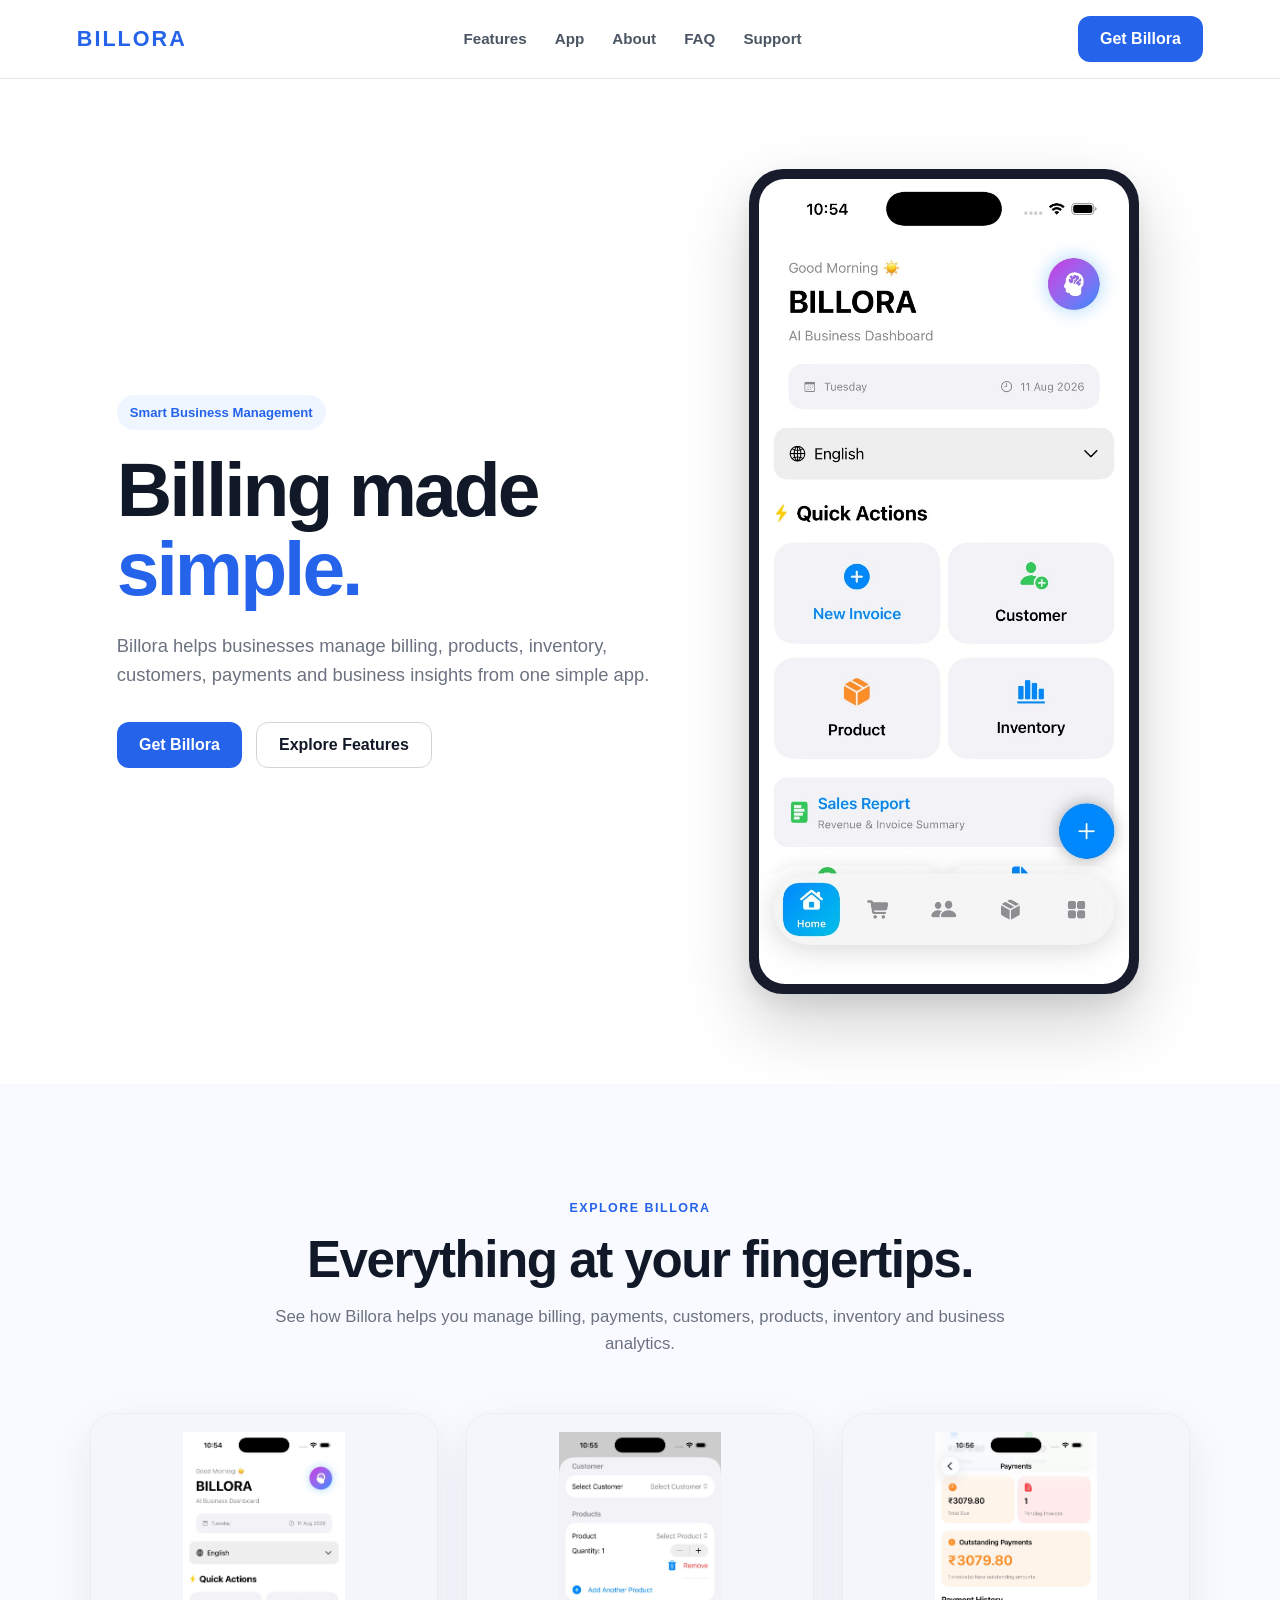
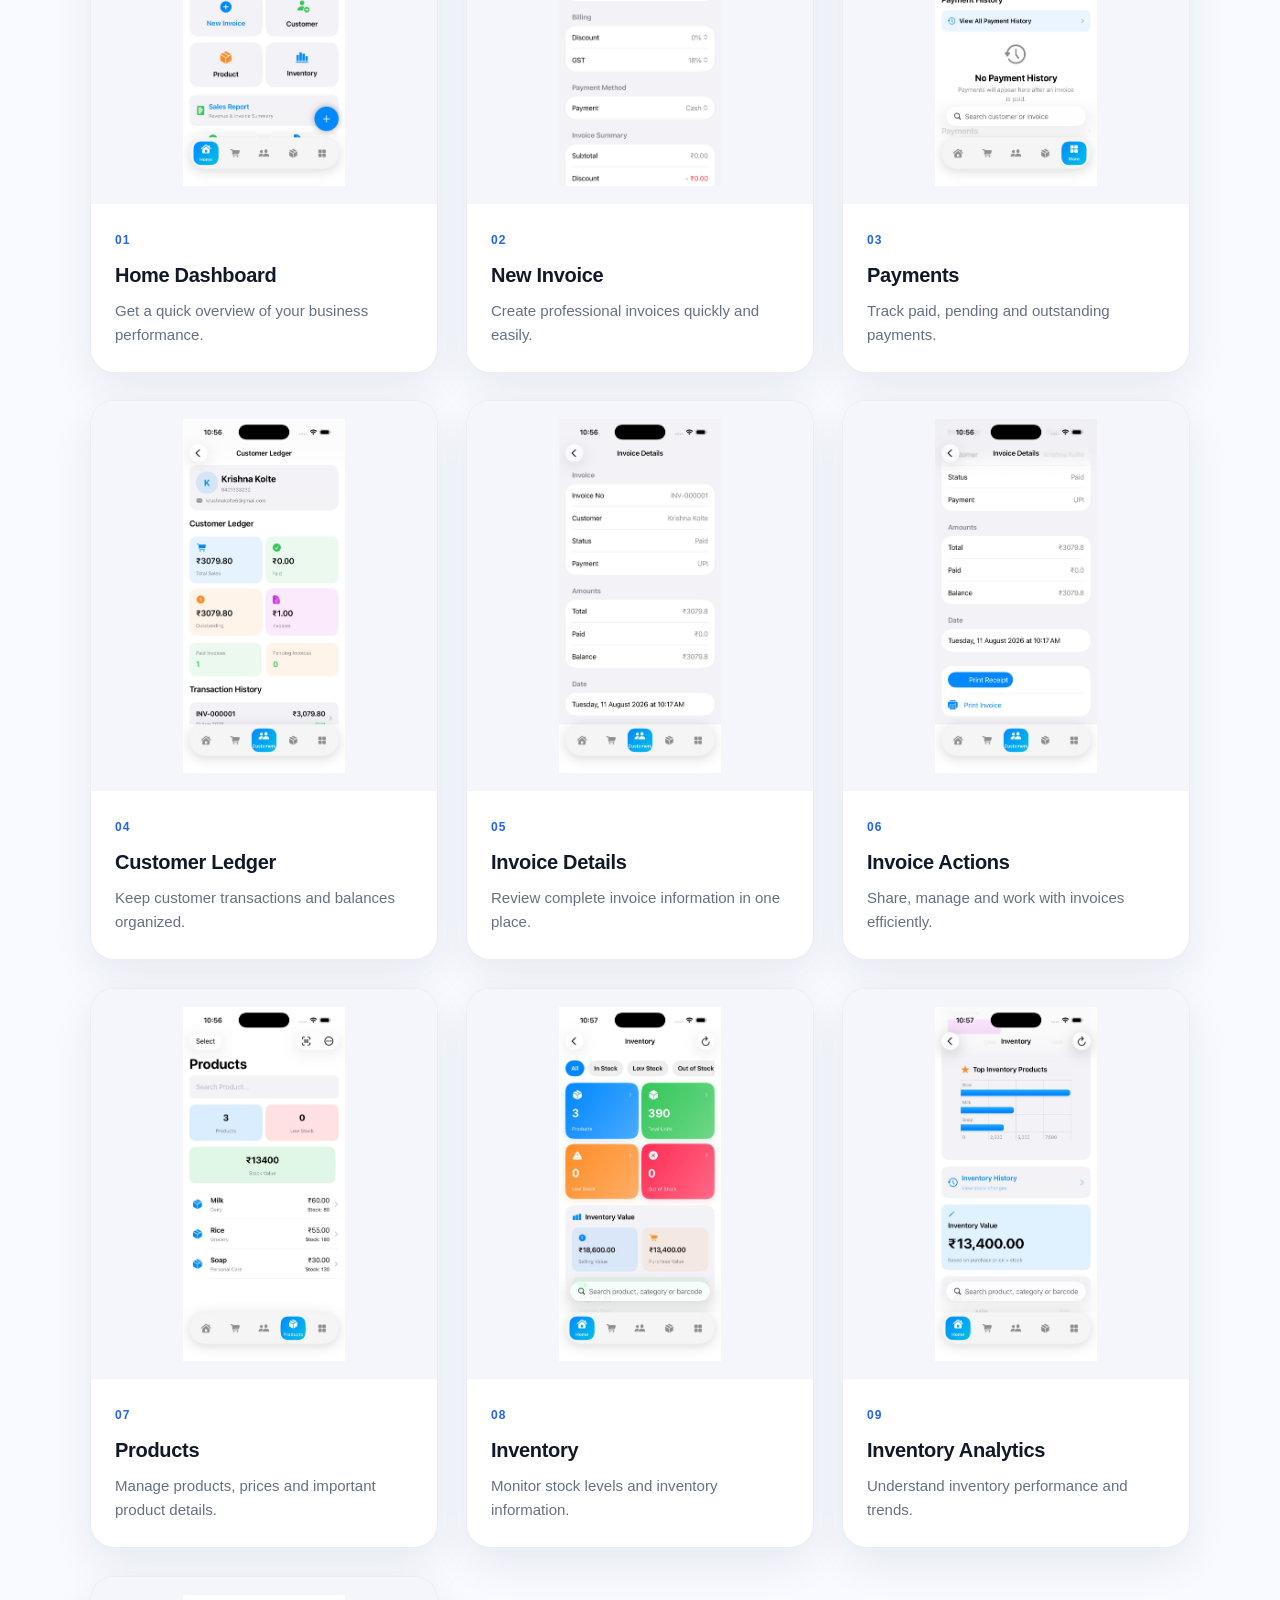
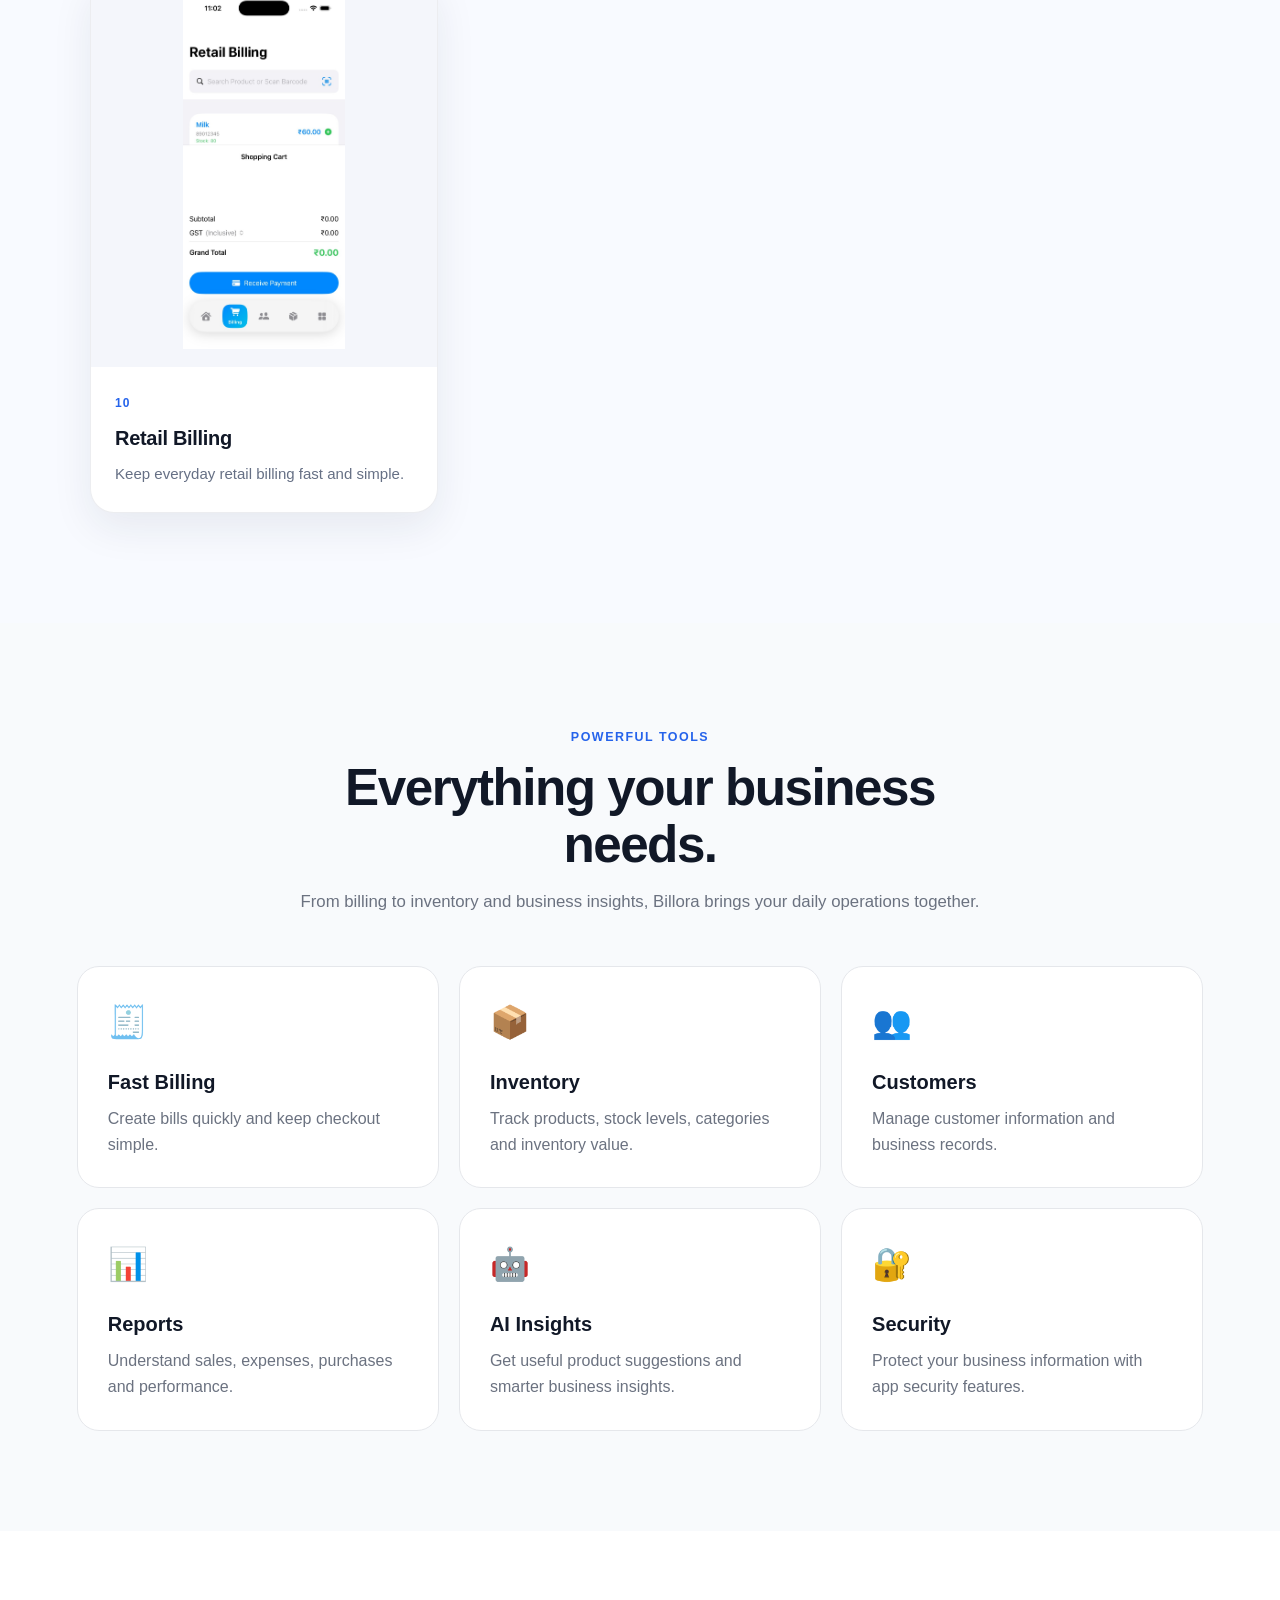
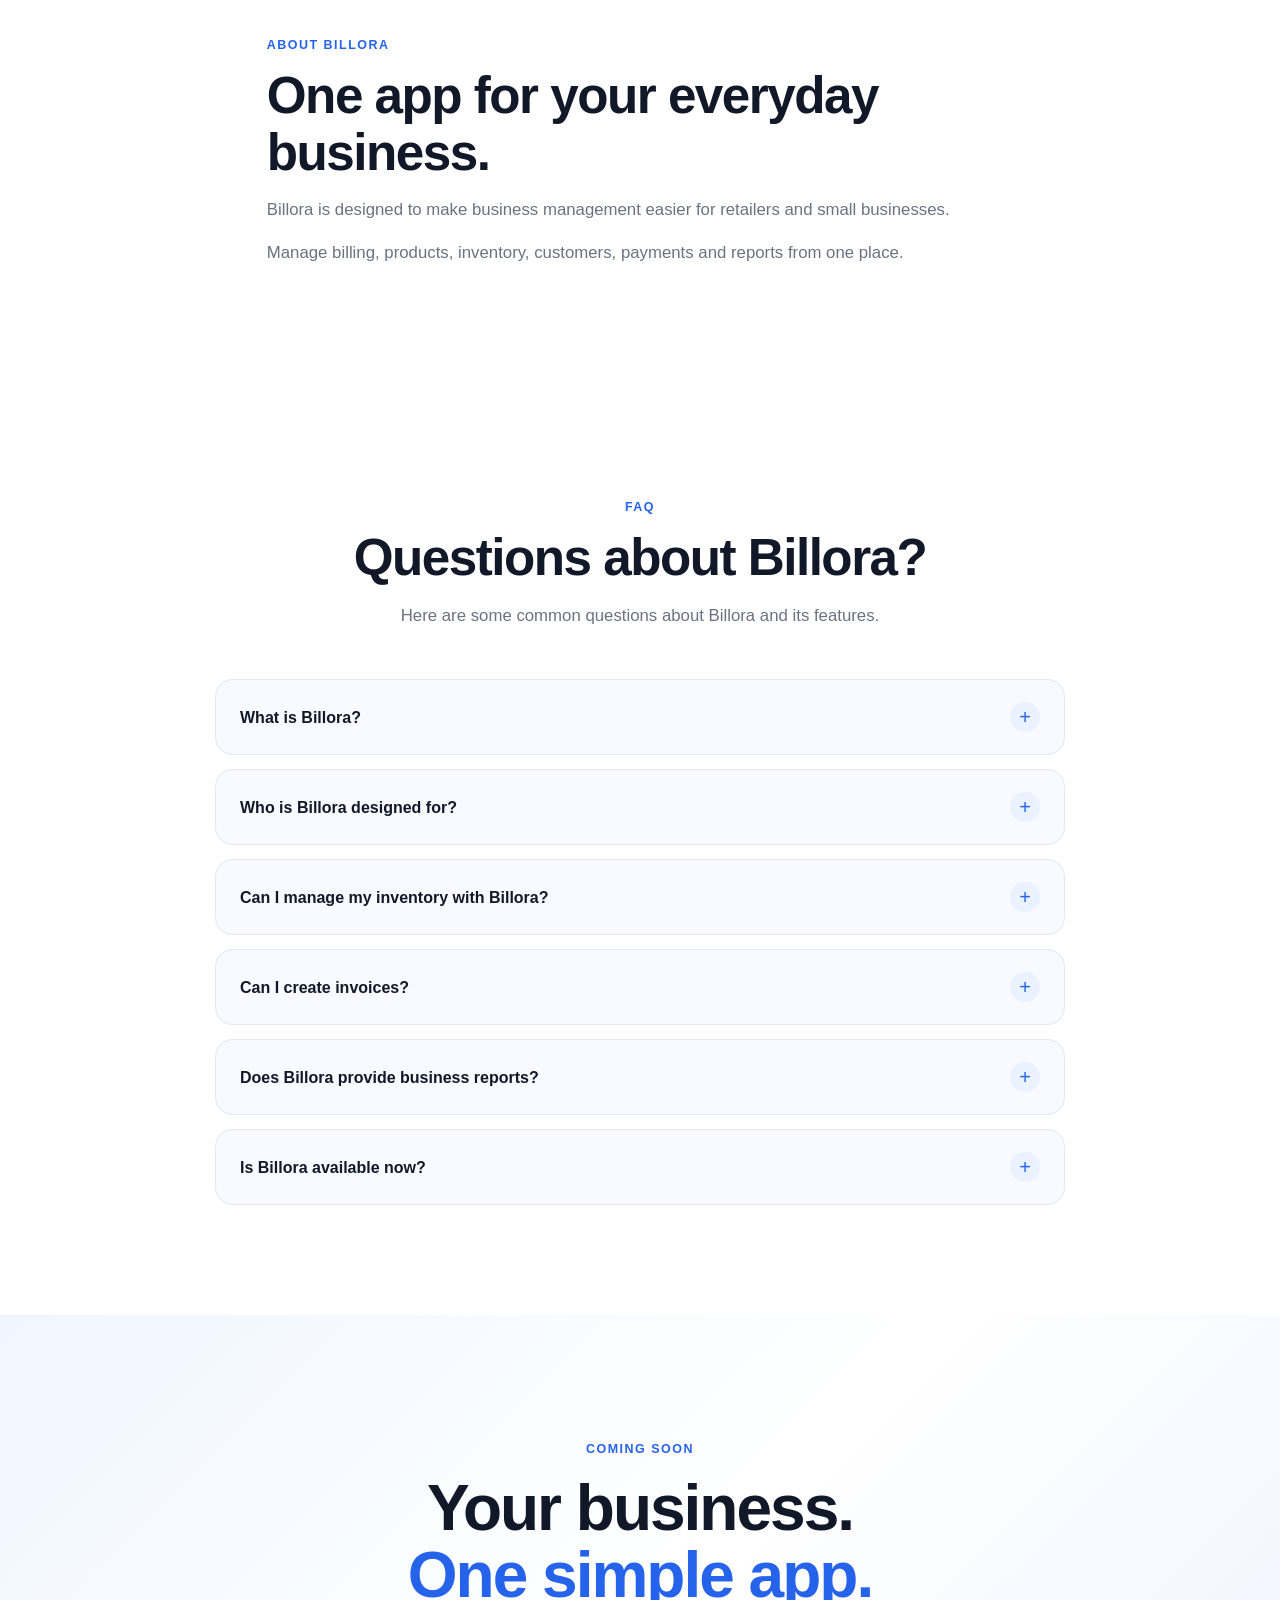
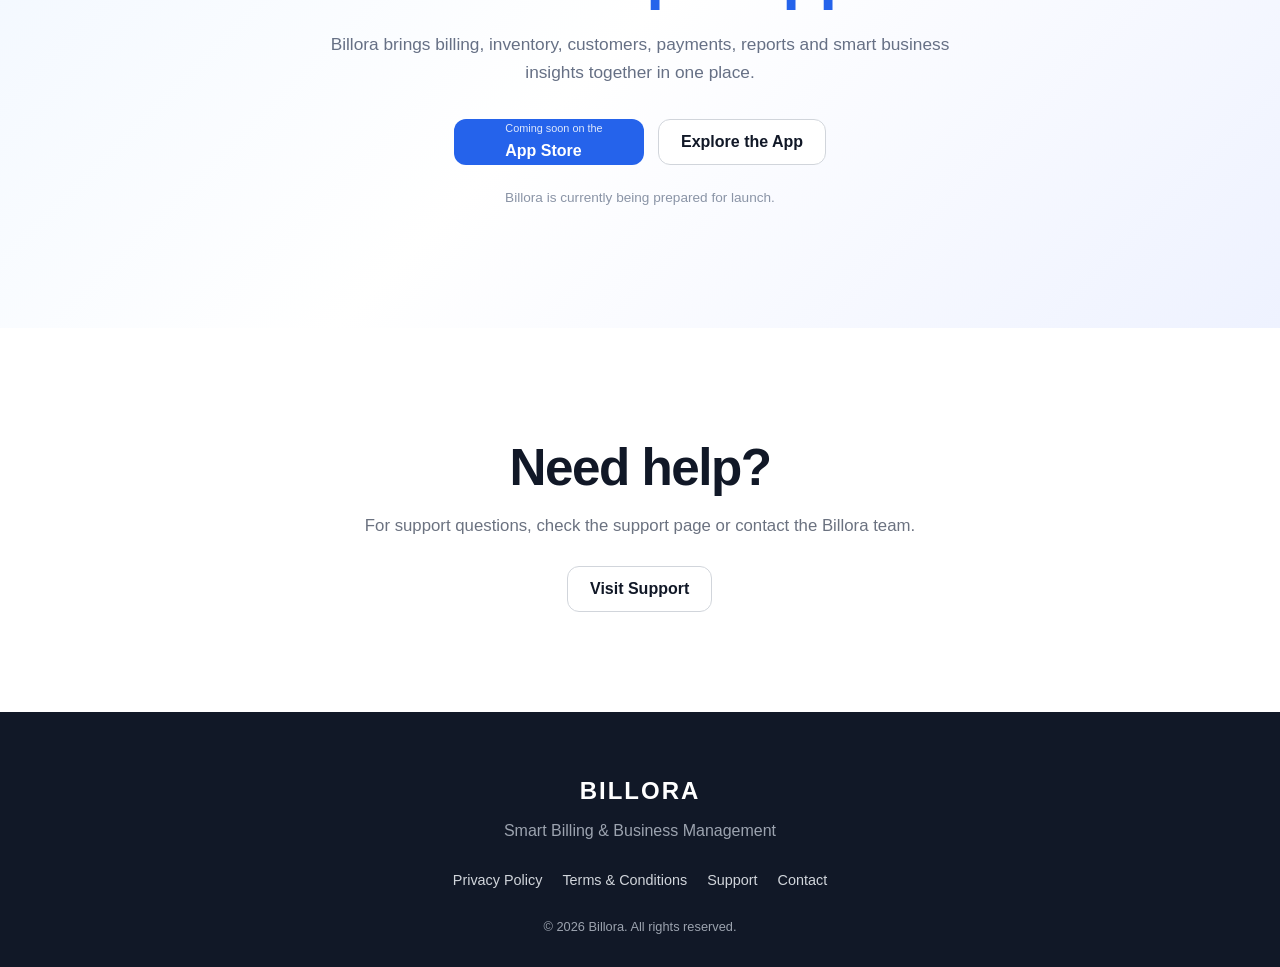
==== commit 561e95a5: "Add files via upload" ====
--- a/index.html
+++ b/index.html
@@ -44,7 +44,12 @@
       >
 
       <!-- Favicon -->
-    <link rel="icon" href="favicon.png">
+      <link
+        rel="icon"
+        type="image/png"
+        sizes="512x512"
+        href="favicon.png?v=2"
+      >
 
       <link
         rel="apple-touch-icon"
@@ -76,7 +81,7 @@
         property="og:site_name"
         content="Billora"
       >
-<link rel="icon" type="image/png" href="./favicon.png">
+
       <link rel="stylesheet" href="style.css">
 
     </head>
@@ -676,646 +681,4 @@
 <script src="script.js"></script>
 
 </body>
-</html>        name="theme-color"
-        content="#2563eb"
-      >
-
-      <meta
-        name="color-scheme"
-        content="light"
-      >
-
-      <!-- Favicon -->
-    <link rel="icon" href="favicon.png">
-
-      <link
-        rel="apple-touch-icon"
-        sizes="512x512"
-        href="favicon.png?v=2"
-      >
-      <!-- Social sharing -->
-      <meta
-        property="og:type"
-        content="website"
-      >
-
-      <meta
-        property="og:title"
-        content="Billora — Smart Billing & Business Management"
-      >
-
-      <meta
-        property="og:description"
-        content="Manage billing, inventory, customers, payments and business insights with Billora."
-      >
-
-      <meta
-        property="og:image"
-        content="./Images/01_Home.png"
-      >
-
-      <meta
-        property="og:site_name"
-        content="Billora"
-      >
-<link rel="icon" type="image/png" href="./favicon.png">
-      <link rel="stylesheet" href="style.css">
-
-    </head>
-
-<body>
-
-<a class="skip-link" href="#main-content">
-  Skip to main content
-</a>
-
-<header class="navbar" id="navbar">
-
-  <a class="logo" href="index.html">BILLORA</a>
-
-  <nav id="main-navigation">
-    <a href="#features">Features</a>
-    <a href="#screenshots">App</a>
-    <a href="#about">About</a>
-    <a href="#faq">FAQ</a>
-    <a href="#support">Support</a>
-    <a href="#download" class="mobile-download-link">Get Billora</a>
-  </nav>
-
-  <a href="#download" class="nav-button magnetic">
-    Get Billora
-  </a>
-
-  <button
-    class="menu-button"
-    id="menu-button"
-    type="button"
-    aria-label="Open navigation menu"
-    aria-expanded="false"
-    aria-controls="main-navigation"
-  >
-    <span></span>
-    <span></span>
-    <span></span>
-  </button>
-
-</header>
-<main id="main-content">
-
-<!-- HERO -->
-
-<section class="hero">
-
-  <div class="hero-content">
-
-    <span class="badge hero-in" style="--d:0">
-      Smart Business Management
-    </span>
-
-    <h1 class="hero-in" style="--d:1">
-      Billing made <span>simple.</span>
-    </h1>
-
-    <p class="hero-in" style="--d:2">
-      Billora helps businesses manage billing, products,
-      inventory, customers, payments and business insights
-      from one simple app.
-    </p>
-
-    <div class="hero-buttons hero-in" style="--d:3">
-
-      <a href="#download" class="primary-button magnetic">
-        Get Billora
-      </a>
-
-      <a href="#features" class="secondary-button magnetic">
-        Explore Features
-      </a>
-
-    </div>
-
-  </div>
-
-  <div class="hero-preview hero-in hero-in--preview" id="app" style="--d:2">
-    <div class="real-app-preview floaty">
-      <img
-       src="./Images/01_Home.png"
-       alt="Billora business management dashboard">
-          
-    </div>
-  </div>
-
-</section>
-
-
-<!-- FEATURES -->
-<section id="screenshots" class="app-showcase">
-
-  <div class="section-heading reveal">
-    <span>EXPLORE BILLORA</span>
-    <h2>Everything at your fingertips.</h2>
-    <p>
-      See how Billora helps you manage billing, payments, customers,
-      products, inventory and business analytics.
-    </p>
-  </div>
-
-  <div class="screenshot-grid">
-
-    <article class="screenshot-card reveal">
-      <img
-        src="./Images/01_Home.png"
-        alt="Billora Home dashboard"
-        width="800"
-        height="1200"
-      >
-      <div class="screenshot-info">
-        <span>01</span>
-        <h3>Home Dashboard</h3>
-        <p>Get a quick overview of your business performance.</p>
-      </div>
-    </article>
-
-    <article class="screenshot-card reveal">
-      <img
-        src="./Images/02_New_Invoice.png"
-        alt="Billora New Invoice screen"
-        width="800"
-        height="1200"
-        loading="lazy"
-      >
-      <div class="screenshot-info">
-        <span>02</span>
-        <h3>New Invoice</h3>
-        <p>Create professional invoices quickly and easily.</p>
-      </div>
-    </article>
-
-    <article class="screenshot-card reveal">
-      <img
-        src="./Images/03_Payments.png"
-        alt="Billora Payments screen"
-        width="800"
-        height="1200"
-        loading="lazy"
-      >
-      <div class="screenshot-info">
-        <span>03</span>
-        <h3>Payments</h3>
-        <p>Track paid, pending and outstanding payments.</p>
-      </div>
-    </article>
-
-    <article class="screenshot-card reveal">
-      <img
-        src="./Images/04_Customer_Ledger.png"
-        alt="Billora Customer Ledger screen"
-        width="800"
-        height="1200"
-        loading="lazy"
-      >
-      <div class="screenshot-info">
-        <span>04</span>
-        <h3>Customer Ledger</h3>
-        <p>Keep customer transactions and balances organized.</p>
-      </div>
-    </article>
-
-    <article class="screenshot-card reveal">
-      <img
-        src="./Images/05_Invoice_Details.png"
-        alt="Billora Invoice Details screen"
-        width="800"
-        height="1200"
-        loading="lazy"
-      >
-      <div class="screenshot-info">
-        <span>05</span>
-        <h3>Invoice Details</h3>
-        <p>Review complete invoice information in one place.</p>
-      </div>
-    </article>
-
-    <article class="screenshot-card reveal">
-      <img
-        src="./Images/06_Invoice_Details_Actions.png"
-        alt="Billora Invoice Actions screen"
-        width="800"
-        height="1200"
-        loading="lazy"
-      >
-      <div class="screenshot-info">
-        <span>06</span>
-        <h3>Invoice Actions</h3>
-        <p>Share, manage and work with invoices efficiently.</p>
-      </div>
-    </article>
-
-    <article class="screenshot-card reveal">
-      <img
-        src="./Images/07_Products.png"
-        alt="Billora Products screen"
-        width="800"
-        height="1200"
-        loading="lazy"
-      >
-      <div class="screenshot-info">
-        <span>07</span>
-        <h3>Products</h3>
-        <p>Manage products, prices and important product details.</p>
-      </div>
-    </article>
-
-    <article class="screenshot-card reveal">
-      <img
-        src="./Images/08_Inventory.png"
-        alt="Billora Inventory screen"
-        width="800"
-        height="1200"
-        loading="lazy"
-      >
-      <div class="screenshot-info">
-        <span>08</span>
-        <h3>Inventory</h3>
-        <p>Monitor stock levels and inventory information.</p>
-      </div>
-    </article>
-
-    <article class="screenshot-card reveal">
-      <img
-        src="./Images/09_Inventory_Analytics.png"
-        alt="Billora Inventory Analytics screen"
-        width="800"
-        height="1200"
-        loading="lazy"
-      >
-      <div class="screenshot-info">
-        <span>09</span>
-        <h3>Inventory Analytics</h3>
-        <p>Understand inventory performance and trends.</p>
-      </div>
-    </article>
-
-    <article class="screenshot-card reveal">
-      <img
-        src="./Images/10_Retail_Billing.png"
-        alt="Billora Retail Billing screen"
-        width="800"
-        height="1200"
-        loading="lazy"
-      >
-      <div class="screenshot-info">
-        <span>10</span>
-        <h3>Retail Billing</h3>
-        <p>Keep everyday retail billing fast and simple.</p>
-      </div>
-    </article>
-
-  </div>
-</section>
-
-<section id="features" class="features">
-
-  <div class="section-heading reveal">
-
-    <span>POWERFUL TOOLS</span>
-
-    <h2>
-      Everything your business needs.
-    </h2>
-
-    <p>
-      From billing to inventory and business insights,
-      Billora brings your daily operations together.
-    </p>
-
-  </div>
-
-
-  <div class="feature-grid">
-
-    <article class="feature-card reveal">
-
-      <div class="feature-icon">🧾</div>
-
-      <h3>Fast Billing</h3>
-
-      <p>
-        Create bills quickly and keep checkout simple.
-      </p>
-
-    </article>
-
-
-    <article class="feature-card reveal">
-
-      <div class="feature-icon">📦</div>
-
-      <h3>Inventory</h3>
-
-      <p>
-        Track products, stock levels, categories
-        and inventory value.
-      </p>
-
-    </article>
-
-
-    <article class="feature-card reveal">
-
-      <div class="feature-icon">👥</div>
-
-      <h3>Customers</h3>
-
-      <p>
-        Manage customer information and business records.
-      </p>
-
-    </article>
-
-
-    <article class="feature-card reveal">
-
-      <div class="feature-icon">📊</div>
-
-      <h3>Reports</h3>
-
-      <p>
-        Understand sales, expenses, purchases
-        and performance.
-      </p>
-
-    </article>
-
-
-    <article class="feature-card reveal">
-
-      <div class="feature-icon">🤖</div>
-
-      <h3>AI Insights</h3>
-
-      <p>
-        Get useful product suggestions and smarter
-        business insights.
-      </p>
-
-    </article>
-
-
-    <article class="feature-card reveal">
-
-      <div class="feature-icon">🔐</div>
-
-      <h3>Security</h3>
-
-      <p>
-        Protect your business information with
-        app security features.
-      </p>
-
-    </article>
-
-  </div>
-
-</section>
-
-
-<!-- ABOUT -->
-
-<section id="about" class="about">
-
-  <div class="reveal">
-
-    <span class="section-label">
-      ABOUT BILLORA
-    </span>
-
-    <h2>
-      One app for your everyday business.
-    </h2>
-
-    <p>
-      Billora is designed to make business management
-      easier for retailers and small businesses.
-    </p>
-
-    <p>
-      Manage billing, products, inventory, customers,
-      payments and reports from one place.
-    </p>
-
-  </div>
-
-</section>
-
-<!-- FAQ -->
-<section id="faq" class="faq-section">
-
-  <div class="section-heading reveal">
-    <span>FAQ</span>
-    <h2>Questions about Billora?</h2>
-    <p>
-      Here are some common questions about Billora and its features.
-    </p>
-  </div>
-
-  <div class="faq-list reveal">
-
-    <details class="faq-item">
-      <summary>
-        What is Billora?
-        <span>+</span>
-      </summary>
-      <div class="faq-answer">
-        <p>
-          Billora is a smart billing and business management app
-          designed to help businesses manage invoices, products,
-          inventory, customers, payments and business insights.
-        </p>
-      </div>
-    </details>
-
-    <details class="faq-item">
-      <summary>
-        Who is Billora designed for?
-        <span>+</span>
-      </summary>
-      <div class="faq-answer">
-        <p>
-          Billora is designed with retailers and small businesses
-          in mind, helping them manage everyday business operations
-          from one place.
-        </p>
-      </div>
-    </details>
-
-    <details class="faq-item">
-      <summary>
-        Can I manage my inventory with Billora?
-        <span>+</span>
-      </summary>
-      <div class="faq-answer">
-        <p>
-          Yes. Billora includes product and inventory management
-          features for monitoring products, stock levels and
-          inventory information.
-        </p>
-      </div>
-    </details>
-
-    <details class="faq-item">
-      <summary>
-        Can I create invoices?
-        <span>+</span>
-      </summary>
-      <div class="faq-answer">
-        <p>
-          Yes. Billora provides invoice creation and invoice
-          management features to help simplify billing.
-        </p>
-      </div>
-    </details>
-
-    <details class="faq-item">
-      <summary>
-        Does Billora provide business reports?
-        <span>+</span>
-      </summary>
-      <div class="faq-answer">
-        <p>
-          Billora includes business reporting and analytics features
-          to help you understand sales, purchases, expenses and
-          other business information.
-        </p>
-      </div>
-    </details>
-
-    <details class="faq-item">
-      <summary>
-        Is Billora available now?
-        <span>+</span>
-      </summary>
-      <div class="faq-answer">
-        <p>
-          Billora is currently being prepared for launch.
-          Availability and supported platforms will be announced
-          when the app is ready.
-        </p>
-      </div>
-    </details>
-
-  </div>
-
-</section>
-<!-- DOWNLOAD -->
-
-<section id="download" class="download download-section">
-
-  <div class="download-content reveal">
-
-    <span class="section-label">COMING SOON</span>
-
-    <h2>
-      Your business.<br>
-      <span>One simple app.</span>
-    </h2>
-
-    <p>
-      Billora brings billing, inventory, customers, payments,
-      reports and smart business insights together in one place.
-    </p>
-
-    <div class="download-buttons">
-
-      <a href="#" class="primary-button coming-soon-button">
-        <span class="download-icon"></span>
-        <span>
-          <small>Coming soon on the</small>
-          App Store
-        </span>
-      </a>
-
-      <a href="#screenshots" class="secondary-button magnetic">
-        Explore the App
-      </a>
-
-    </div>
-
-    <p class="launch-note">
-      Billora is currently being prepared for launch.
-    </p>
-
-  </div>
-
-</section>
-
-
-<!-- SUPPORT -->
-
-<section id="support" class="support">
-
-  <div class="reveal">
-
-    <h2>
-      Need help?
-    </h2>
-
-    <p>
-      For support questions, check the support page
-      or contact the Billora team.
-    </p>
-
-    <a href="support.html" class="secondary-button magnetic">
-      Visit Support
-    </a>
-
-  </div>
-
-</section>
-
-</main>
-
-
-<!-- FOOTER -->
-
-<footer>
-
-  <div class="footer-logo">
-    BILLORA
-  </div>
-
-  <p>
-    Smart Billing & Business Management
-  </p>
-
-  <div class="footer-links">
-
-    <a href="privacy.html">
-      Privacy Policy
-    </a>
-
-    <a href="terms.html">
-      Terms & Conditions
-    </a>
-
-    <a href="support.html">
-      Support
-    </a>
-
-    <a href="contact.html">
-      Contact
-    </a>
-
-  </div>
-
-  <p class="copyright">
-    ©️ 2026 Billora. All rights reserved.
-  </p>
-
-</footer>
-
-
-<script src="script.js"></script>
-
-</body>
 </html>
--- a/style.css
+++ b/style.css
@@ -60,13 +60,12 @@
   background: rgba(255, 255, 255, 0.94);
   backdrop-filter: blur(14px);
   border-bottom: 1px solid #e5e7eb;
-  transition: min-height 0.3s ease, box-shadow 0.3s ease, border-color 0.3s ease;
+  transition: min-height 0.3s ease, box-shadow 0.3s ease;
 }
 
 .navbar.is-scrolled {
   min-height: 60px;
   box-shadow: 0 8px 30px rgba(17, 24, 39, 0.06);
-  border-bottom-color: rgba(20, 35, 70, 0.1);
 }
 
 .logo {
@@ -145,7 +144,7 @@
   background: #ffffff;
   color: #111827;
   font-weight: 700;
-  transition: transform 0.2s ease, box-shadow 0.2s ease, border-color 0.2s ease, color 0.2s ease;
+  transition: 0.2s ease;
 }
 
 .secondary-button:hover {
@@ -347,13 +346,12 @@
   background: #ffffff;
   border: 1px solid #e5e7eb;
   border-radius: 22px;
-  transition: transform 0.2s ease, box-shadow 0.2s ease, border-color 0.2s ease;
+  transition: transform 0.2s ease, box-shadow 0.2s ease;
 }
 
 .feature-card:hover {
-  transform: translateY(-6px);
+  transform: translateY(-5px);
   box-shadow: 0 18px 40px rgba(17, 24, 39, 0.08);
-  border-color: rgba(37, 99, 235, 0.25);
 }
 
 .feature-icon {
@@ -443,7 +441,6 @@
 .footer-links a {
   color: #d1d5db;
   font-size: 0.9rem;
-  transition: color 0.2s ease;
 }
 
 .footer-links a:hover {
@@ -862,104 +859,6 @@
   display: none;
 }
 
-/* Tablet / Mobile */
-
-@media (max-width: 760px) {
-
-  .navbar {
-    position: relative;
-    padding: 16px 5%;
-  }
-
-  .navbar .logo {
-    width: auto;
-    text-align: left;
-  }
-
-  .navbar nav {
-    display: block;
-    position: absolute;
-    top: calc(100% + 8px);
-    left: 4%;
-    right: 4%;
-    z-index: 1000;
-
-    flex-direction: column;
-    gap: 4px;
-
-    padding: 10px;
-
-    background: rgba(255, 255, 255, 0.98);
-    border: 1px solid rgba(20, 35, 70, 0.08);
-    border-radius: 18px;
-
-    box-shadow: 0 20px 50px rgba(20, 35, 70, 0.15);
-
-    opacity: 0;
-    visibility: hidden;
-    transform: translateY(-8px);
-    transition: opacity 0.22s ease, transform 0.22s ease, visibility 0.22s;
-    max-height: 80vh;
-    overflow-y: auto;
-  }
-
-  .navbar nav.mobile-open {
-    display: flex;
-    opacity: 1;
-    visibility: visible;
-    transform: translateY(0);
-  }
-
-  .navbar nav a {
-    display: block;
-    padding: 13px 14px;
-    border-radius: 10px;
-  }
-
-  .navbar nav a:hover {
-    background: #f3f6fb;
-  }
-
-  .navbar nav a::after {
-    display: none;
-  }
-
-  .nav-button {
-    display: none;
-  }
-
-  .menu-button {
-    display: block;
-  }
-
-  .mobile-download-link {
-    display: block !important;
-    margin-top: 6px;
-    background: #2563eb;
-    color: #fff !important;
-    text-align: center;
-  }
-
-}
-
-/* Small phones */
-
-@media (max-width: 420px) {
-
-  .navbar {
-    padding: 14px 4%;
-  }
-
-  .logo {
-    font-size: 1rem;
-  }
-
-}
-
-/* =========================================
-   BILLORA MOBILE MENU BUTTON
-   ========================================= */
-
 .menu-button {
   display: none;
   width: 44px;
@@ -993,6 +892,92 @@
   transform: translateY(-7px) rotate(-45deg);
 }
 
+@media (max-width: 760px) {
+
+  .navbar {
+    position: relative;
+    padding: 16px 5%;
+  }
+
+  .navbar .logo {
+    width: auto;
+    text-align: left;
+  }
+
+  .navbar nav {
+    display: block;
+    position: absolute;
+    top: calc(100% + 8px);
+    left: 4%;
+    right: 4%;
+    z-index: 1000;
+
+    flex-direction: column;
+    gap: 4px;
+
+    padding: 10px;
+
+    background: rgba(255, 255, 255, 0.98);
+    border: 1px solid rgba(20, 35, 70, 0.08);
+    border-radius: 18px;
+
+    box-shadow: 0 20px 50px rgba(20, 35, 70, 0.15);
+
+    opacity: 0;
+    visibility: hidden;
+    transform: translateY(-8px);
+    transition: opacity 0.22s ease, transform 0.22s ease, visibility 0.22s;
+    max-height: 80vh;
+    overflow-y: auto;
+  }
+
+  .navbar nav.mobile-open {
+    display: flex;
+    opacity: 1;
+    visibility: visible;
+    transform: translateY(0);
+  }
+
+  .navbar nav a {
+    display: block;
+    padding: 13px 14px;
+    border-radius: 10px;
+  }
+
+  .navbar nav a:hover {
+    background: #f3f6fb;
+  }
+
+  .nav-button {
+    display: none;
+  }
+
+  .menu-button {
+    display: block;
+  }
+
+  .mobile-download-link {
+    display: block !important;
+    margin-top: 6px;
+    background: #2563eb;
+    color: #fff !important;
+    text-align: center;
+  }
+
+}
+
+@media (max-width: 420px) {
+
+  .navbar {
+    padding: 14px 4%;
+  }
+
+  .logo {
+    font-size: 1rem;
+  }
+
+}
+
 /* =========================================
    BILLORA SHOWCASE POLISH
    ========================================= */
@@ -1014,6 +999,7 @@
 
 .screenshot-card {
   position: relative;
+  transform: translateY(0);
   will-change: transform;
 }
 
@@ -1151,7 +1137,7 @@
   font-size: 20px;
   font-weight: 400;
 
-  transition: transform 0.25s ease, background 0.25s ease;
+  transition: transform 0.25s ease;
 }
 
 .faq-item[open] summary span {
@@ -1160,8 +1146,6 @@
   color: #fff;
 }
 
-/* Smooth accordion body (height animated via JS-set max-height) */
-
 .faq-answer {
   max-height: 0;
   overflow: hidden;
@@ -1204,8 +1188,9 @@
 
 }
 
+
 /* =========================================
-   MOTION SYSTEM — hero entrance + scroll reveals
+   MOTION SYSTEM
    ========================================= */
 
 .hero-in {
@@ -1243,9 +1228,10 @@
   50% { transform: translateY(-10px); }
 }
 
-/* Content is fully visible by default (no-JS / JS-failure safe).
-   Only when script.js confirms it's running does body get "js-ready",
-   which is what actually enables the hide-then-reveal effect below. */
+/* Content is visible by default so the page never breaks if JS
+   fails to load. Only once script.js confirms it is running does
+   body get "js-ready", which is what enables the reveal-on-scroll
+   effect below. */
 
 body.js-ready .reveal {
   opacity: 0;
@@ -1259,20 +1245,12 @@
   transform: translateY(0);
 }
 
-/* Stagger cards within a revealed grid */
-
 body.js-ready .feature-grid .feature-card,
 body.js-ready .screenshot-grid .screenshot-card {
   opacity: 0;
   transform: translateY(24px);
   transition: opacity 0.6s cubic-bezier(0.16, 1, 0.3, 1),
-              transform 0.6s cubic-bezier(0.16, 1, 0.3, 1),
-              box-shadow 0.3s ease, border-color 0.3s ease;
-}
-
-.feature-card,
-.screenshot-card {
-  transition: box-shadow 0.3s ease, border-color 0.3s ease, transform 0.3s ease;
+              transform 0.6s cubic-bezier(0.16, 1, 0.3, 1);
 }
 
 body.js-ready .feature-grid.is-visible .feature-card,
@@ -1299,13 +1277,9 @@
 .screenshot-grid.is-visible .screenshot-card:nth-child(9) { transition-delay: 0.34s; }
 .screenshot-grid.is-visible .screenshot-card:nth-child(10) { transition-delay: 0.38s; }
 
-/* Magnetic button micro-interaction (transform set inline via JS) */
-
 .magnetic {
   will-change: transform;
 }
-
-/* Respect reduced motion */
 
 @media (prefers-reduced-motion: reduce) {
   html {
@@ -1325,1286 +1299,4 @@
   .floaty {
     animation: none !important;
   }
-}  padding: 12px 18px;
-  background: #111;
-  color: #fff;
-  border-radius: 8px;
-}
-
-.skip-link:focus {
-  left: 10px;
-}
-
-/* Navigation */
-
-.navbar {
-  width: 100%;
-  min-height: 72px;
-  padding: 16px 6%;
-  display: flex;
-  align-items: center;
-  justify-content: space-between;
-  gap: 24px;
-  position: sticky;
-  top: 0;
-  z-index: 1000;
-  background: rgba(255, 255, 255, 0.94);
-  backdrop-filter: blur(14px);
-  border-bottom: 1px solid #e5e7eb;
-  transition: min-height 0.3s ease, box-shadow 0.3s ease, border-color 0.3s ease;
-}
-
-.navbar.is-scrolled {
-  min-height: 60px;
-  box-shadow: 0 8px 30px rgba(17, 24, 39, 0.06);
-  border-bottom-color: rgba(20, 35, 70, 0.1);
-}
-
-.logo {
-  font-size: 1.35rem;
-  font-weight: 900;
-  letter-spacing: 2px;
-  color: #2563eb;
-}
-
-.navbar nav {
-  display: flex;
-  align-items: center;
-  gap: 28px;
-}
-
-.navbar nav a {
-  position: relative;
-  font-size: 0.95rem;
-  font-weight: 600;
-  color: #4b5563;
-  transition: color 0.2s ease;
-}
-
-.navbar nav a::after {
-  content: "";
-  position: absolute;
-  left: 0;
-  bottom: -4px;
-  width: 0;
-  height: 2px;
-  background: #2563eb;
-  transition: width 0.25s ease;
-}
-
-.navbar nav a:hover {
-  color: #2563eb;
-}
-
-.navbar nav a:hover::after {
-  width: 100%;
-}
-
-.nav-button,
-.primary-button {
-  display: inline-flex;
-  align-items: center;
-  justify-content: center;
-  min-height: 46px;
-  padding: 0 22px;
-  border-radius: 12px;
-  background: #2563eb;
-  color: #ffffff;
-  font-weight: 700;
-  transition: transform 0.2s ease, box-shadow 0.2s ease;
-}
-
-.nav-button:hover,
-.primary-button:hover {
-  transform: translateY(-2px);
-  box-shadow: 0 10px 25px rgba(37, 99, 235, 0.22);
-}
-
-.nav-button:active,
-.primary-button:active {
-  transform: translateY(0) scale(0.97);
-}
-
-.secondary-button {
-  display: inline-flex;
-  align-items: center;
-  justify-content: center;
-  min-height: 46px;
-  padding: 0 22px;
-  border-radius: 12px;
-  border: 1px solid #d1d5db;
-  background: #ffffff;
-  color: #111827;
-  font-weight: 700;
-  transition: transform 0.2s ease, box-shadow 0.2s ease, border-color 0.2s ease, color 0.2s ease;
-}
-
-.secondary-button:hover {
-  border-color: #2563eb;
-  color: #2563eb;
-  transform: translateY(-2px);
-}
-
-.secondary-button:active {
-  transform: translateY(0) scale(0.97);
-}
-
-/* Hero */
-
-.hero {
-  max-width: 1200px;
-  margin: auto;
-  padding: 90px 6%;
-  display: grid;
-  grid-template-columns: 1.1fr 0.9fr;
-  align-items: center;
-  gap: 70px;
-  min-height: 720px;
-}
-
-.hero-content {
-  max-width: 650px;
-}
-
-.badge {
-  display: inline-block;
-  padding: 7px 13px;
-  border-radius: 999px;
-  background: #eff6ff;
-  color: #2563eb;
-  font-size: 0.82rem;
-  font-weight: 800;
-  margin-bottom: 20px;
-}
-
-.hero h1 {
-  font-size: clamp(3rem, 6vw, 5.4rem);
-  line-height: 1.02;
-  letter-spacing: -3px;
-  margin-bottom: 24px;
-}
-
-.hero h1 span {
-  color: #2563eb;
-}
-
-.hero p {
-  max-width: 620px;
-  font-size: 1.15rem;
-  color: #6b7280;
-  margin-bottom: 32px;
-}
-
-.hero-buttons {
-  display: flex;
-  flex-wrap: wrap;
-  gap: 14px;
-}
-
-/* Phone preview */
-
-.hero-preview {
-  display: flex;
-  justify-content: center;
-}
-
-.phone-frame {
-  width: min(320px, 100%);
-  padding: 10px;
-  border-radius: 42px;
-  background: #111827;
-  box-shadow: 0 30px 70px rgba(17, 24, 39, 0.25);
-}
-
-.phone-screen {
-  min-height: 570px;
-  padding: 28px 18px;
-  border-radius: 34px;
-  background: #f8fafc;
-  overflow: hidden;
-}
-
-.preview-top {
-  display: flex;
-  justify-content: space-between;
-  margin-bottom: 22px;
-}
-
-.preview-top span {
-  color: #6b7280;
-  font-size: 0.8rem;
-}
-
-.preview-card {
-  padding: 18px;
-  margin-bottom: 12px;
-  border-radius: 16px;
-  background: #ffffff;
-  border: 1px solid #e5e7eb;
-}
-
-.preview-card small {
-  display: block;
-  color: #6b7280;
-  margin-bottom: 4px;
-}
-
-.preview-card strong {
-  font-size: 1.35rem;
-}
-
-.preview-grid {
-  display: grid;
-  grid-template-columns: 1fr 1fr;
-  gap: 12px;
-}
-
-.preview-grid .preview-card {
-  margin-bottom: 12px;
-}
-
-.preview-product {
-  display: flex;
-  justify-content: space-between;
-  padding: 15px;
-  margin-top: 10px;
-  background: #ffffff;
-  border-radius: 14px;
-  border: 1px solid #e5e7eb;
-}
-
-.preview-product span {
-  color: #6b7280;
-  font-size: 0.85rem;
-}
-
-/* Sections */
-
-.features,
-.about,
-.download,
-.support {
-  padding: 100px 6%;
-}
-
-.features {
-  background: #f8fafc;
-}
-
-.section-heading {
-  max-width: 720px;
-  margin: 0 auto 50px;
-  text-align: center;
-}
-
-.section-heading > span,
-.section-label {
-  color: #2563eb;
-  font-size: 0.78rem;
-  font-weight: 900;
-  letter-spacing: 1.5px;
-}
-
-.section-heading h2,
-.about h2,
-.download h2,
-.support h2 {
-  margin: 12px 0 16px;
-  font-size: clamp(2rem, 4vw, 3.2rem);
-  line-height: 1.1;
-  letter-spacing: -1.5px;
-}
-
-.section-heading p,
-.about p,
-.download p,
-.support p {
-  color: #6b7280;
-  font-size: 1.05rem;
-}
-
-/* Feature grid */
-
-.feature-grid {
-  max-width: 1200px;
-  margin: auto;
-  display: grid;
-  grid-template-columns: repeat(3, 1fr);
-  gap: 20px;
-}
-
-.feature-card {
-  padding: 30px;
-  background: #ffffff;
-  border: 1px solid #e5e7eb;
-  border-radius: 22px;
-  transition: transform 0.2s ease, box-shadow 0.2s ease, border-color 0.2s ease;
-}
-
-.feature-card:hover {
-  transform: translateY(-6px);
-  box-shadow: 0 18px 40px rgba(17, 24, 39, 0.08);
-  border-color: rgba(37, 99, 235, 0.25);
-}
-
-.feature-icon {
-  font-size: 2rem;
-  margin-bottom: 18px;
-  display: inline-block;
-  transition: transform 0.3s ease;
-}
-
-.feature-card:hover .feature-icon {
-  transform: scale(1.15) rotate(-4deg);
-}
-
-.feature-card h3 {
-  font-size: 1.25rem;
-  margin-bottom: 8px;
-}
-
-.feature-card p {
-  color: #6b7280;
-}
-
-/* About */
-
-.about {
-  max-width: 900px;
-  margin: auto;
-}
-
-.about > div {
-  max-width: 760px;
-}
-
-.about p {
-  margin-bottom: 16px;
-}
-
-/* Download */
-
-.download {
-  text-align: center;
-  background: #eff6ff;
-}
-
-.download p {
-  margin-bottom: 26px;
-}
-
-/* Support */
-
-.support {
-  text-align: center;
-}
-
-.support p {
-  margin-bottom: 26px;
-}
-
-/* Footer */
-
-footer {
-  padding: 60px 6% 30px;
-  text-align: center;
-  background: #111827;
-  color: #ffffff;
-}
-
-.footer-logo {
-  font-size: 1.5rem;
-  font-weight: 900;
-  letter-spacing: 2px;
-  margin-bottom: 8px;
-}
-
-footer > p {
-  color: #9ca3af;
-}
-
-.footer-links {
-  display: flex;
-  justify-content: center;
-  flex-wrap: wrap;
-  gap: 20px;
-  margin: 25px 0;
-}
-
-.footer-links a {
-  color: #d1d5db;
-  font-size: 0.9rem;
-  transition: color 0.2s ease;
-}
-
-.footer-links a:hover {
-  color: #ffffff;
-}
-
-.copyright {
-  font-size: 0.8rem;
-}
-
-/* Tablet */
-
-@media (max-width: 900px) {
-
-  .navbar {
-    padding: 15px 4%;
-  }
-
-  .navbar nav {
-    gap: 16px;
-  }
-
-  .navbar nav a {
-    font-size: 0.85rem;
-  }
-
-  .hero {
-    grid-template-columns: 1fr;
-    text-align: center;
-    gap: 50px;
-    padding-top: 70px;
-  }
-
-  .hero-content {
-    margin: auto;
-  }
-
-  .hero p {
-    margin-left: auto;
-    margin-right: auto;
-  }
-
-  .hero-buttons {
-    justify-content: center;
-  }
-
-  .feature-grid {
-    grid-template-columns: repeat(2, 1fr);
-  }
-
-}
-
-/* Mobile */
-
-@media (max-width: 640px) {
-
-  .navbar {
-    min-height: auto;
-    padding: 14px 5%;
-    flex-wrap: wrap;
-    justify-content: center;
-  }
-
-  .logo {
-    width: 100%;
-    text-align: center;
-  }
-
-  .navbar nav {
-    width: 100%;
-    justify-content: center;
-    flex-wrap: wrap;
-    gap: 12px 18px;
-  }
-
-  .navbar nav a {
-    font-size: 0.82rem;
-  }
-
-  .nav-button {
-    width: 100%;
-  }
-
-  .hero {
-    padding: 60px 5%;
-    min-height: auto;
-  }
-
-  .hero h1 {
-    font-size: clamp(2.7rem, 13vw, 4rem);
-    letter-spacing: -2px;
-  }
-
-  .hero p {
-    font-size: 1rem;
-  }
-
-  .hero-buttons {
-    flex-direction: column;
-  }
-
-  .primary-button,
-  .secondary-button {
-    width: 100%;
-  }
-
-  .phone-frame {
-    width: min(290px, 92vw);
-  }
-
-  .phone-screen {
-    min-height: 520px;
-  }
-
-  .features,
-  .about,
-  .download,
-  .support {
-    padding: 70px 5%;
-  }
-
-  .feature-grid {
-    grid-template-columns: 1fr;
-  }
-
-  .feature-card {
-    padding: 24px;
-  }
-
-  .section-heading {
-    margin-bottom: 35px;
-  }
-
-  .section-heading h2,
-  .about h2,
-  .download h2,
-  .support h2 {
-    font-size: 2rem;
-  }
-
-  .footer-links {
-    flex-direction: column;
-    gap: 12px;
-  }
-
-}
-
-/* Very small phones */
-
-@media (max-width: 380px) {
-
-  .hero h1 {
-    font-size: 2.5rem;
-  }
-
-  .preview-grid {
-    grid-template-columns: 1fr;
-  }
-
-  .preview-grid .preview-card {
-    margin-bottom: 10px;
-  }
-
-}
-/* =========================================
-   BILLORA REAL APP PREVIEW
-   ========================================= */
-
-.real-app-preview {
-  width: min(390px, 100%);
-  margin: 0 auto;
-  padding: 10px;
-  background: #171b2b;
-  border-radius: 34px;
-  box-shadow:
-    0 30px 70px rgba(0, 0, 0, 0.18),
-    0 10px 25px rgba(0, 0, 0, 0.08);
-  overflow: hidden;
-}
-
-.real-app-preview img {
-  display: block;
-  width: 100%;
-  height: auto;
-  border-radius: 26px;
-}
-
-/* Hover effect */
-
-.real-app-preview {
-  transition: transform 0.3s ease, box-shadow 0.3s ease;
-}
-
-.real-app-preview:hover {
-  transform: translateY(-6px);
-  box-shadow:
-    0 40px 80px rgba(0, 0, 0, 0.22),
-    0 15px 30px rgba(0, 0, 0, 0.10);
-}
-
-/* Tablet */
-
-@media (max-width: 900px) {
-  .real-app-preview {
-    width: min(350px, 90%);
-  }
-}
-
-/* Mobile */
-
-@media (max-width: 600px) {
-  .real-app-preview {
-    width: min(300px, 85%);
-    padding: 7px;
-    border-radius: 28px;
-  }
-
-  .real-app-preview img {
-    border-radius: 22px;
-  }
-}
-
-/* =========================================
-   BILLORA APP SCREENSHOTS
-   ========================================= */
-
-.app-showcase {
-  padding: 110px 7%;
-  background: #f8faff;
-}
-
-.screenshot-grid {
-  max-width: 1200px;
-  margin: 55px auto 0;
-  display: grid;
-  grid-template-columns: repeat(3, 1fr);
-  gap: 28px;
-}
-
-.screenshot-card {
-  background: #ffffff;
-  border: 1px solid rgba(20, 35, 70, 0.08);
-  border-radius: 24px;
-  overflow: hidden;
-  box-shadow: 0 15px 40px rgba(20, 35, 70, 0.08);
-  transition: transform 0.3s ease, box-shadow 0.3s ease;
-}
-
-.screenshot-card:hover {
-  transform: translateY(-8px);
-  box-shadow: 0 25px 55px rgba(20, 35, 70, 0.14);
-}
-
-.screenshot-card img {
-  display: block;
-  width: 100%;
-  height: 390px;
-  object-fit: contain;
-  background: #f4f6fb;
-  padding: 18px;
-}
-
-.screenshot-info {
-  padding: 22px 24px 25px;
-}
-
-.screenshot-info span {
-  font-size: 12px;
-  font-weight: 800;
-  color: #2563eb;
-  letter-spacing: 1px;
-}
-
-.screenshot-info h3 {
-  margin: 7px 0 8px;
-  font-size: 20px;
-}
-
-.screenshot-info p {
-  margin: 0;
-  color: #667085;
-  line-height: 1.6;
-}
-
-/* Tablet */
-
-@media (max-width: 950px) {
-  .screenshot-grid {
-    grid-template-columns: repeat(2, 1fr);
-  }
-}
-
-/* Mobile */
-
-@media (max-width: 600px) {
-  .app-showcase {
-    padding: 80px 5%;
-  }
-
-  .screenshot-grid {
-    grid-template-columns: 1fr;
-    gap: 22px;
-  }
-
-  .screenshot-card img {
-    height: auto;
-    max-height: 520px;
-  }
-}
-/* =========================================
-   BILLORA DOWNLOAD / LAUNCH SECTION
-   ========================================= */
-
-.download-section {
-  position: relative;
-  overflow: hidden;
-  padding: 120px 6%;
-  text-align: center;
-  background: linear-gradient(
-    135deg,
-    #eff6ff 0%,
-    #ffffff 50%,
-    #eef2ff 100%
-  );
-}
-
-.download-content {
-  max-width: 760px;
-  margin: 0 auto;
-}
-
-.download-content h2 {
-  font-size: clamp(2.5rem, 5vw, 4.2rem);
-  line-height: 1.05;
-  letter-spacing: -2px;
-  margin: 14px 0 22px;
-}
-
-.download-content h2 span {
-  color: #2563eb;
-}
-
-.download-content > p {
-  max-width: 650px;
-  margin: 0 auto 32px;
-  color: #667085;
-  font-size: 1.08rem;
-}
-
-.download-buttons {
-  display: flex;
-  justify-content: center;
-  align-items: center;
-  flex-wrap: wrap;
-  gap: 14px;
-}
-
-.coming-soon-button {
-  min-width: 190px;
-  gap: 10px;
-  text-align: left;
-  cursor: default;
-}
-
-.coming-soon-button:hover {
-  transform: none;
-}
-
-.download-icon {
-  font-size: 1.8rem;
-  line-height: 1;
-}
-
-.coming-soon-button small {
-  display: block;
-  font-size: 0.68rem;
-  font-weight: 500;
-  opacity: 0.85;
-}
-
-.launch-note {
-  margin-top: 22px !important;
-  margin-bottom: 0 !important;
-  font-size: 0.85rem !important;
-  color: #8a94a6 !important;
-}
-
-/* Mobile */
-
-@media (max-width: 600px) {
-
-  .download-section {
-    padding: 85px 5%;
-  }
-
-  .download-content h2 {
-    font-size: 2.5rem;
-    letter-spacing: -1.5px;
-  }
-
-  .download-buttons {
-    flex-direction: column;
-  }
-
-  .download-buttons .primary-button,
-  .download-buttons .secondary-button {
-    width: 100%;
-  }
-
-}
-/* =========================================
-   BILLORA MOBILE NAVIGATION
-   ========================================= */
-
-.mobile-download-link {
-  display: none;
-}
-
-/* Tablet / Mobile */
-
-@media (max-width: 760px) {
-
-  .navbar {
-    position: relative;
-    padding: 16px 5%;
-  }
-
-  .navbar .logo {
-    width: auto;
-    text-align: left;
-  }
-
-  .navbar nav {
-    display: block;
-    position: absolute;
-    top: calc(100% + 8px);
-    left: 4%;
-    right: 4%;
-    z-index: 1000;
-
-    flex-direction: column;
-    gap: 4px;
-
-    padding: 10px;
-
-    background: rgba(255, 255, 255, 0.98);
-    border: 1px solid rgba(20, 35, 70, 0.08);
-    border-radius: 18px;
-
-    box-shadow: 0 20px 50px rgba(20, 35, 70, 0.15);
-
-    opacity: 0;
-    visibility: hidden;
-    transform: translateY(-8px);
-    transition: opacity 0.22s ease, transform 0.22s ease, visibility 0.22s;
-    max-height: 80vh;
-    overflow-y: auto;
-  }
-
-  .navbar nav.mobile-open {
-    display: flex;
-    opacity: 1;
-    visibility: visible;
-    transform: translateY(0);
-  }
-
-  .navbar nav a {
-    display: block;
-    padding: 13px 14px;
-    border-radius: 10px;
-  }
-
-  .navbar nav a:hover {
-    background: #f3f6fb;
-  }
-
-  .navbar nav a::after {
-    display: none;
-  }
-
-  .nav-button {
-    display: none;
-  }
-
-  .menu-button {
-    display: block;
-  }
-
-  .mobile-download-link {
-    display: block !important;
-    margin-top: 6px;
-    background: #2563eb;
-    color: #fff !important;
-    text-align: center;
-  }
-
-}
-
-/* Small phones */
-
-@media (max-width: 420px) {
-
-  .navbar {
-    padding: 14px 4%;
-  }
-
-  .logo {
-    font-size: 1rem;
-  }
-
-}
-
-/* =========================================
-   BILLORA MOBILE MENU BUTTON
-   ========================================= */
-
-.menu-button {
-  display: none;
-  width: 44px;
-  height: 44px;
-  padding: 8px;
-  border: 0;
-  border-radius: 10px;
-  background: #f1f5f9;
-  cursor: pointer;
-}
-
-.menu-button span {
-  display: block;
-  width: 22px;
-  height: 2px;
-  margin: 5px auto;
-  background: #111827;
-  border-radius: 2px;
-  transition: transform 0.25s ease, opacity 0.25s ease;
-}
-
-.menu-button[aria-expanded="true"] span:nth-child(1) {
-  transform: translateY(7px) rotate(45deg);
-}
-
-.menu-button[aria-expanded="true"] span:nth-child(2) {
-  opacity: 0;
-}
-
-.menu-button[aria-expanded="true"] span:nth-child(3) {
-  transform: translateY(-7px) rotate(-45deg);
-}
-
-/* =========================================
-   BILLORA SHOWCASE POLISH
-   ========================================= */
-
-.app-showcase {
-  position: relative;
-  overflow: hidden;
-}
-
-.app-showcase .section-heading {
-  max-width: 760px;
-  margin-left: auto;
-  margin-right: auto;
-}
-
-.screenshot-grid {
-  align-items: start;
-}
-
-.screenshot-card {
-  position: relative;
-  will-change: transform;
-}
-
-.screenshot-card img {
-  transition: transform 0.4s ease;
-}
-
-.screenshot-card:hover img {
-  transform: scale(1.025);
-}
-
-.screenshot-info {
-  min-height: 145px;
-}
-
-.screenshot-info h3 {
-  letter-spacing: -0.3px;
-}
-
-.screenshot-info p {
-  font-size: 0.94rem;
-}
-
-/* Better tablet layout */
-
-@media (max-width: 950px) {
-
-  .screenshot-grid {
-    gap: 22px;
-  }
-
-  .screenshot-card img {
-    height: 350px;
-  }
-
-}
-
-/* Better phone layout */
-
-@media (max-width: 600px) {
-
-  .screenshot-grid {
-    margin-top: 40px;
-  }
-
-  .screenshot-card {
-    border-radius: 20px;
-  }
-
-  .screenshot-card img {
-    height: auto;
-    max-height: none;
-    padding: 14px;
-  }
-
-  .screenshot-info {
-    min-height: auto;
-    padding: 20px;
-  }
-
-}
-/* =========================================
-   BILLORA FAQ
-   ========================================= */
-
-.faq-section {
-  padding: 110px 7%;
-  background: #ffffff;
-}
-
-.faq-section .section-heading {
-  max-width: 720px;
-  margin-left: auto;
-  margin-right: auto;
-}
-
-.faq-list {
-  max-width: 850px;
-  margin: 50px auto 0;
-  display: flex;
-  flex-direction: column;
-  gap: 14px;
-}
-
-.faq-item {
-  background: #f8faff;
-  border: 1px solid rgba(20, 35, 70, 0.08);
-  border-radius: 18px;
-  overflow: hidden;
-  transition: box-shadow 0.25s ease, border-color 0.25s ease;
-}
-
-.faq-item:hover {
-  border-color: rgba(37, 99, 235, 0.2);
-}
-
-.faq-item[open] {
-  box-shadow: 0 12px 35px rgba(20, 35, 70, 0.07);
-}
-
-.faq-item summary {
-  display: flex;
-  align-items: center;
-  justify-content: space-between;
-  gap: 20px;
-
-  padding: 22px 24px;
-
-  font-size: 1rem;
-  font-weight: 700;
-
-  cursor: pointer;
-  list-style: none;
-}
-
-.faq-item summary::-webkit-details-marker {
-  display: none;
-}
-
-.faq-item summary span {
-  flex-shrink: 0;
-
-  display: flex;
-  align-items: center;
-  justify-content: center;
-
-  width: 30px;
-  height: 30px;
-
-  border-radius: 50%;
-
-  background: #eaf1ff;
-  color: #2563eb;
-
-  font-size: 20px;
-  font-weight: 400;
-
-  transition: transform 0.25s ease, background 0.25s ease;
-}
-
-.faq-item[open] summary span {
-  transform: rotate(45deg);
-  background: #2563eb;
-  color: #fff;
-}
-
-/* Smooth accordion body (height animated via JS-set max-height) */
-
-.faq-answer {
-  max-height: 0;
-  overflow: hidden;
-  transition: max-height 0.3s ease;
-}
-
-.faq-item[open] .faq-answer {
-  max-height: 400px;
-}
-
-.faq-answer p {
-  margin: 0;
-  padding: 0 24px 24px;
-
-  color: #667085;
-  line-height: 1.7;
-}
-
-/* Mobile */
-
-@media (max-width: 600px) {
-
-  .faq-section {
-    padding: 80px 5%;
-  }
-
-  .faq-list {
-    margin-top: 38px;
-  }
-
-  .faq-item summary {
-    padding: 18px;
-    font-size: 0.95rem;
-  }
-
-  .faq-answer p {
-    padding: 0 18px 20px;
-    font-size: 0.92rem;
-  }
-
-}
-
-/* =========================================
-   MOTION SYSTEM — hero entrance + scroll reveals
-   ========================================= */
-
-.hero-in {
-  opacity: 0;
-  transform: translateY(22px);
-  animation: heroIn 0.7s cubic-bezier(0.16, 1, 0.3, 1) forwards;
-  animation-delay: calc(var(--d, 0) * 0.09s);
-}
-
-.hero-in--preview {
-  transform: translateY(22px) scale(0.97);
-  animation-name: heroInScale;
-}
-
-@keyframes heroIn {
-  to {
-    opacity: 1;
-    transform: translateY(0);
-  }
-}
-
-@keyframes heroInScale {
-  to {
-    opacity: 1;
-    transform: translateY(0) scale(1);
-  }
-}
-
-.floaty {
-  animation: floaty 5s ease-in-out 0.9s infinite;
-}
-
-@keyframes floaty {
-  0%, 100% { transform: translateY(0); }
-  50% { transform: translateY(-10px); }
-}
-
-.reveal {
-  opacity: 0;
-  transform: translateY(28px);
-  transition: opacity 0.7s cubic-bezier(0.16, 1, 0.3, 1),
-              transform 0.7s cubic-bezier(0.16, 1, 0.3, 1);
-}
-
-.reveal.is-visible {
-  opacity: 1;
-  transform: translateY(0);
-}
-
-/* Stagger cards within a revealed grid */
-
-.feature-grid .feature-card,
-.screenshot-grid .screenshot-card {
-  opacity: 0;
-  transform: translateY(24px);
-  transition: opacity 0.6s cubic-bezier(0.16, 1, 0.3, 1),
-              transform 0.6s cubic-bezier(0.16, 1, 0.3, 1),
-              box-shadow 0.3s ease, border-color 0.3s ease;
-}
-
-.feature-grid.is-visible .feature-card,
-.screenshot-grid.is-visible .screenshot-card {
-  opacity: 1;
-  transform: translateY(0);
-}
-
-.feature-grid.is-visible .feature-card:nth-child(1) { transition-delay: 0.02s; }
-.feature-grid.is-visible .feature-card:nth-child(2) { transition-delay: 0.08s; }
-.feature-grid.is-visible .feature-card:nth-child(3) { transition-delay: 0.14s; }
-.feature-grid.is-visible .feature-card:nth-child(4) { transition-delay: 0.20s; }
-.feature-grid.is-visible .feature-card:nth-child(5) { transition-delay: 0.26s; }
-.feature-grid.is-visible .feature-card:nth-child(6) { transition-delay: 0.32s; }
-
-.screenshot-grid.is-visible .screenshot-card:nth-child(1) { transition-delay: 0.02s; }
-.screenshot-grid.is-visible .screenshot-card:nth-child(2) { transition-delay: 0.06s; }
-.screenshot-grid.is-visible .screenshot-card:nth-child(3) { transition-delay: 0.10s; }
-.screenshot-grid.is-visible .screenshot-card:nth-child(4) { transition-delay: 0.14s; }
-.screenshot-grid.is-visible .screenshot-card:nth-child(5) { transition-delay: 0.18s; }
-.screenshot-grid.is-visible .screenshot-card:nth-child(6) { transition-delay: 0.22s; }
-.screenshot-grid.is-visible .screenshot-card:nth-child(7) { transition-delay: 0.26s; }
-.screenshot-grid.is-visible .screenshot-card:nth-child(8) { transition-delay: 0.30s; }
-.screenshot-grid.is-visible .screenshot-card:nth-child(9) { transition-delay: 0.34s; }
-.screenshot-grid.is-visible .screenshot-card:nth-child(10) { transition-delay: 0.38s; }
-
-/* Magnetic button micro-interaction (transform set inline via JS) */
-
-.magnetic {
-  will-change: transform;
-}
-
-/* Respect reduced motion */
-
-@media (prefers-reduced-motion: reduce) {
-  html {
-    scroll-behavior: auto;
-  }
-
-  .hero-in,
-  .reveal,
-  .feature-grid .feature-card,
-  .screenshot-grid .screenshot-card {
-    animation: none !important;
-    transition: none !important;
-    opacity: 1 !important;
-    transform: none !important;
-  }
-
-  .floaty {
-    animation: none !important;
-  }
-}
+}
